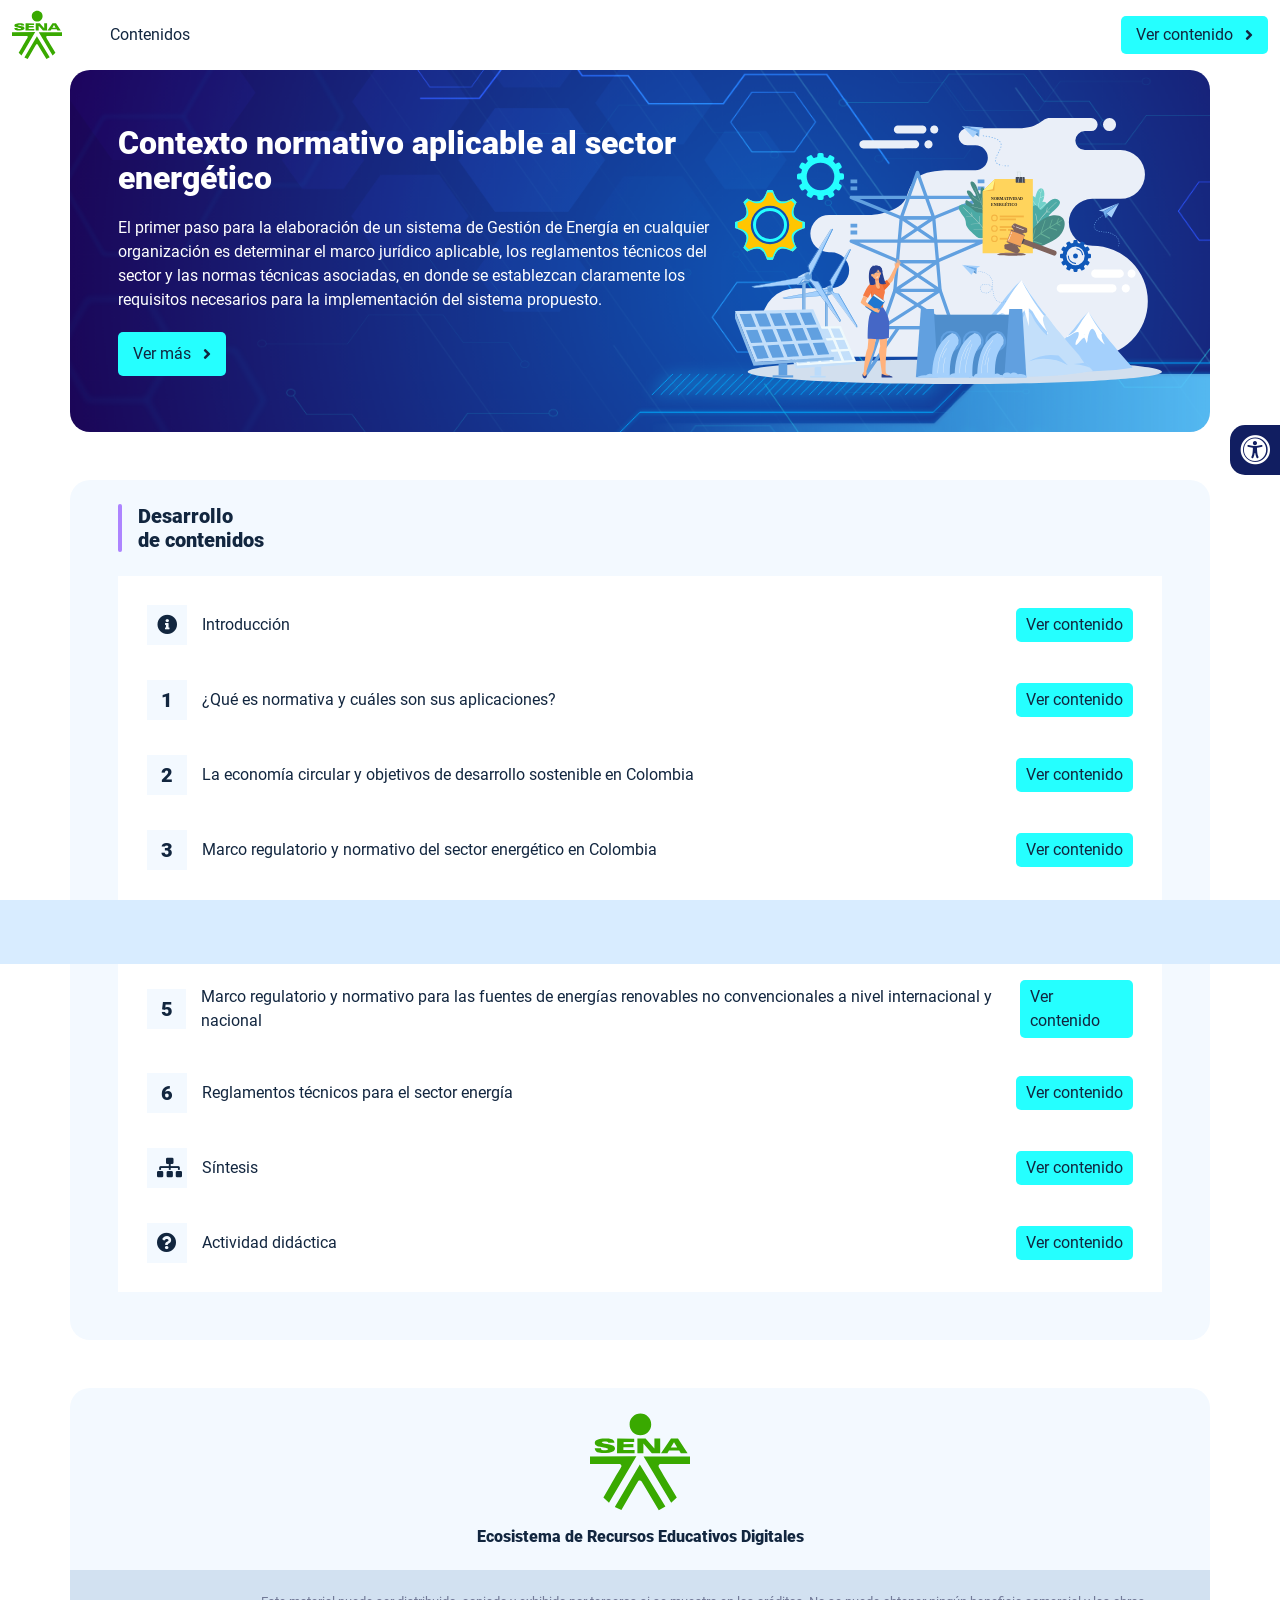
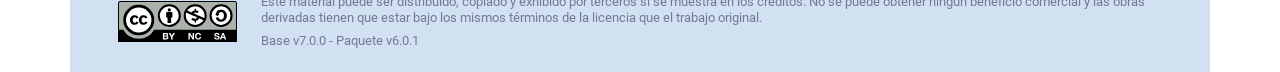
==== index.html @ 7c2fe418 "new dist" ====
<!DOCTYPE html><html lang=""><head><meta charset="utf-8"><meta http-equiv="X-UA-Compatible" content="IE=edge"><meta name="viewport" content="width=device-width,initial-scale=1"><link rel="icon" href="favicon.ico"><title>Contexto normativo aplicable al sector energético</title><link href="css/chunk-0c047e41.3babef71.css" rel="prefetch"><link href="css/chunk-25b302c8.3babef71.css" rel="prefetch"><link href="css/chunk-26fc7596.3babef71.css" rel="prefetch"><link href="css/chunk-2d2747e2.3babef71.css" rel="prefetch"><link href="css/chunk-32334cb6.3babef71.css" rel="prefetch"><link href="css/chunk-3c57cd7b.3babef71.css" rel="prefetch"><link href="css/chunk-4f2d402a.3babef71.css" rel="prefetch"><link href="css/chunk-515a8379.aae71542.css" rel="prefetch"><link href="css/chunk-59974754.6d5aa889.css" rel="prefetch"><link href="css/chunk-60cbc06b.09438581.css" rel="prefetch"><link href="css/chunk-6e1e538a.3ba0a060.css" rel="prefetch"><link href="css/chunk-766a929b.9ea99275.css" rel="prefetch"><link href="css/chunk-f2df7d2c.3babef71.css" rel="prefetch"><link href="css/comple.89ead202.css" rel="prefetch"><link href="css/creditos.0e7397da.css" rel="prefetch"><link href="css/glosario.1098d753.css" rel="prefetch"><link href="css/referencias.dbaa45a3.css" rel="prefetch"><link href="js/actividad.13928f14.js" rel="prefetch"><link href="js/chunk-0206bfa0.bdfa0da0.js" rel="prefetch"><link href="js/chunk-0c047e41.474edd9a.js" rel="prefetch"><link href="js/chunk-13a6037e.7ea7543c.js" rel="prefetch"><link href="js/chunk-18f95272.ee032482.js" rel="prefetch"><link href="js/chunk-25b302c8.e427670a.js" rel="prefetch"><link href="js/chunk-26fc7596.720ef9f6.js" rel="prefetch"><link href="js/chunk-2c06842c.b9b456f8.js" rel="prefetch"><link href="js/chunk-2d0c5615.c543438f.js" rel="prefetch"><link href="js/chunk-2d0e96ec.eed16829.js" rel="prefetch"><link href="js/chunk-2d208d90.5ddc8300.js" rel="prefetch"><link href="js/chunk-2d21d0e2.e7a7ad5b.js" rel="prefetch"><link href="js/chunk-2d22c123.ca3f9538.js" rel="prefetch"><link href="js/chunk-2d2747e2.a7741052.js" rel="prefetch"><link href="js/chunk-2e80bb9a.35b29020.js" rel="prefetch"><link href="js/chunk-319206de.3116e31a.js" rel="prefetch"><link href="js/chunk-32334cb6.6b65de30.js" rel="prefetch"><link href="js/chunk-36769079.38ad62db.js" rel="prefetch"><link href="js/chunk-3c57cd7b.0db60a85.js" rel="prefetch"><link href="js/chunk-4cdd78c0.9f8c50b3.js" rel="prefetch"><link href="js/chunk-4f2d402a.60e0792c.js" rel="prefetch"><link href="js/chunk-515a8379.d85d498e.js" rel="prefetch"><link href="js/chunk-53ccb27e.3ccc2a28.js" rel="prefetch"><link href="js/chunk-55d286b8.0643df9e.js" rel="prefetch"><link href="js/chunk-59974754.e3f22076.js" rel="prefetch"><link href="js/chunk-60cbc06b.f9ca922d.js" rel="prefetch"><link href="js/chunk-659152b8.55d991fc.js" rel="prefetch"><link href="js/chunk-6e1e538a.10759ab3.js" rel="prefetch"><link href="js/chunk-766a929b.78773ed6.js" rel="prefetch"><link href="js/chunk-c796899c.43246c04.js" rel="prefetch"><link href="js/chunk-e8a7823a.5faeabdd.js" rel="prefetch"><link href="js/chunk-f2df7d2c.6a36155c.js" rel="prefetch"><link href="js/chunk-fde47172.39362287.js" rel="prefetch"><link href="js/comple.57efb37f.js" rel="prefetch"><link href="js/creditos.d31fec14.js" rel="prefetch"><link href="js/glosario.240e96de.js" rel="prefetch"><link href="js/intro.c98ad661.js" rel="prefetch"><link href="js/referencias.4fc6638d.js" rel="prefetch"><link href="js/sintesis.7c8b43ce.js" rel="prefetch"><link href="js/tema1.fd7439d3.js" rel="prefetch"><link href="js/tema2.0b8a773b.js" rel="prefetch"><link href="js/tema3.a762f13a.js" rel="prefetch"><link href="js/tema4.10bf4659.js" rel="prefetch"><link href="js/tema5.e1cc70ae.js" rel="prefetch"><link href="js/tema6.f2ea7621.js" rel="prefetch"><link href="css/app.ceb1da38.css" rel="preload" as="style"><link href="css/chunk-vendors.4b764616.css" rel="preload" as="style"><link href="js/app.bf30c094.js" rel="preload" as="script"><link href="js/chunk-vendors.8aab62dd.js" rel="preload" as="script"><link href="css/chunk-vendors.4b764616.css" rel="stylesheet"><link href="css/app.ceb1da38.css" rel="stylesheet"></head><body><noscript><strong>We're sorry but Contexto normativo aplicable al sector energético doesn't work properly without JavaScript enabled. Please enable it to continue.</strong></noscript><div id="app"></div><script src="js/chunk-vendors.8aab62dd.js"></script><script src="js/app.bf30c094.js"></script></body></html>
---- css/chunk-0c047e41.3babef71.css ----
.actividad[data-v-22adfd6b]{background-color:#f2f2f2}.horizontal-scroll__wrapper[data-v-22adfd6b]{overflow:hidden}.horizontal-scroll[data-v-22adfd6b]{display:flex;transition:transform .5s ease-in-out;align-items:center;flex-wrap:nowrap}.horizontal-scroll[data-v-22adfd6b]:not(.row){width:100%}.horizontal-scroll--item-fw[data-v-22adfd6b]>div{flex-grow:0;flex-shrink:0;width:100%;margin:0!important}
---- css/chunk-25b302c8.3babef71.css ----
.actividad[data-v-22adfd6b]{background-color:#f2f2f2}.horizontal-scroll__wrapper[data-v-22adfd6b]{overflow:hidden}.horizontal-scroll[data-v-22adfd6b]{display:flex;transition:transform .5s ease-in-out;align-items:center;flex-wrap:nowrap}.horizontal-scroll[data-v-22adfd6b]:not(.row){width:100%}.horizontal-scroll--item-fw[data-v-22adfd6b]>div{flex-grow:0;flex-shrink:0;width:100%;margin:0!important}
---- css/chunk-26fc7596.3babef71.css ----
.actividad[data-v-22adfd6b]{background-color:#f2f2f2}.horizontal-scroll__wrapper[data-v-22adfd6b]{overflow:hidden}.horizontal-scroll[data-v-22adfd6b]{display:flex;transition:transform .5s ease-in-out;align-items:center;flex-wrap:nowrap}.horizontal-scroll[data-v-22adfd6b]:not(.row){width:100%}.horizontal-scroll--item-fw[data-v-22adfd6b]>div{flex-grow:0;flex-shrink:0;width:100%;margin:0!important}
---- css/chunk-2d2747e2.3babef71.css ----
.actividad[data-v-22adfd6b]{background-color:#f2f2f2}.horizontal-scroll__wrapper[data-v-22adfd6b]{overflow:hidden}.horizontal-scroll[data-v-22adfd6b]{display:flex;transition:transform .5s ease-in-out;align-items:center;flex-wrap:nowrap}.horizontal-scroll[data-v-22adfd6b]:not(.row){width:100%}.horizontal-scroll--item-fw[data-v-22adfd6b]>div{flex-grow:0;flex-shrink:0;width:100%;margin:0!important}
---- css/chunk-32334cb6.3babef71.css ----
.actividad[data-v-22adfd6b]{background-color:#f2f2f2}.horizontal-scroll__wrapper[data-v-22adfd6b]{overflow:hidden}.horizontal-scroll[data-v-22adfd6b]{display:flex;transition:transform .5s ease-in-out;align-items:center;flex-wrap:nowrap}.horizontal-scroll[data-v-22adfd6b]:not(.row){width:100%}.horizontal-scroll--item-fw[data-v-22adfd6b]>div{flex-grow:0;flex-shrink:0;width:100%;margin:0!important}
---- css/chunk-3c57cd7b.3babef71.css ----
.actividad[data-v-22adfd6b]{background-color:#f2f2f2}.horizontal-scroll__wrapper[data-v-22adfd6b]{overflow:hidden}.horizontal-scroll[data-v-22adfd6b]{display:flex;transition:transform .5s ease-in-out;align-items:center;flex-wrap:nowrap}.horizontal-scroll[data-v-22adfd6b]:not(.row){width:100%}.horizontal-scroll--item-fw[data-v-22adfd6b]>div{flex-grow:0;flex-shrink:0;width:100%;margin:0!important}
---- css/chunk-4f2d402a.3babef71.css ----
.actividad[data-v-22adfd6b]{background-color:#f2f2f2}.horizontal-scroll__wrapper[data-v-22adfd6b]{overflow:hidden}.horizontal-scroll[data-v-22adfd6b]{display:flex;transition:transform .5s ease-in-out;align-items:center;flex-wrap:nowrap}.horizontal-scroll[data-v-22adfd6b]:not(.row){width:100%}.horizontal-scroll--item-fw[data-v-22adfd6b]>div{flex-grow:0;flex-shrink:0;width:100%;margin:0!important}
---- css/chunk-515a8379.aae71542.css ----
.actividad{background-color:#f2f2f2}.banner-interno{position:relative}.banner-interno__fondo{position:absolute;top:0;bottom:-50px;left:0;right:0;background-color:#0f58b9;background-size:cover;background-position:50%}.banner-interno__titulo{display:flex;align-items:center}.banner-interno__titulo__icono{display:block;width:32px;height:32px;border-radius:50%;background-color:#fff;position:relative}.banner-interno__titulo__icono i{color:#0f58b9;position:absolute;left:50%;top:50%;transform:translate(-50%,-50%)}.banner-interno__titulo h1,.banner-interno__titulo h2,.banner-interno__titulo h3,.banner-interno__titulo h4,.banner-interno__titulo h5,.banner-interno__titulo h6{color:#fff;line-height:1.1em}
---- css/chunk-59974754.6d5aa889.css ----
.actividad{background-color:#f2f2f2}.aside-menu{position:fixed;top:70px;min-height:calc(100vh - 70px);max-height:calc(100vh - 70px);background-color:#f3f9ff;transition:flex .5s ease-in-out,width .5s ease-in-out;overflow-x:hidden;z-index:100001;width:300px}.aside-menu__black-background{position:fixed;inset:0;top:70px;background:rgba(0,0,0,.8);cursor:pointer}.aside-menu a{color:#111e61}.aside-menu__content{width:300px;display:flex;flex-direction:column;justify-content:space-between;min-height:calc(100vh - 70px);max-height:calc(100vh - 70px);border-right:1px solid #d8ecff;position:absolute;background:#fff}@media (max-height:800px){.aside-menu__content{min-height:800px;max-height:800px;overflow-y:auto}}.aside-menu__header{padding:10px;text-align:center;background-color:#d8ecff}.aside-menu__header h4{margin:0}.aside-menu__menu{overflow-y:auto;flex-grow:1;list-style:none;padding-left:0;margin-bottom:0}.aside-menu__menu__item--active .aside-menu__menu__item__lnk,.aside-menu__menu__item--active .aside-menu__sec-menu__item__lnk{background-color:#d8ecff;font-weight:700}.aside-menu__menu__item--sub-menu:hover,.aside-menu__menu__item:hover,.aside-menu__sec-menu__item:hover{background-color:#d8ecff}.aside-menu__menu__item--sub-menu{padding-left:10px}.aside-menu__menu__item--sub-menu--active .aside-menu__menu__item__lnk,.aside-menu__menu__item--sub-menu--active .aside-menu__sec-menu__item__lnk{background-color:#d8ecff;font-weight:700;position:relative}.aside-menu__menu__item--sub-menu--active .aside-menu__menu__item__lnk:before,.aside-menu__menu__item--sub-menu--active .aside-menu__sec-menu__item__lnk:before{content:"";display:block;position:absolute;left:0;bottom:0;top:0;width:4px;border-radius:2px;background-color:#ad84ff}.aside-menu__menu__item__lnk,.aside-menu__sec-menu__item__lnk{display:flex;align-items:center;padding:10px 15px;line-height:1.1em}.aside-menu__menu__item__lnk i,.aside-menu__menu__item__lnk span,.aside-menu__sec-menu__item__lnk i,.aside-menu__sec-menu__item__lnk span{margin-right:10px}.aside-menu__menu__item__lnk i:last-child,.aside-menu__menu__item__lnk span:last-child,.aside-menu__sec-menu__item__lnk i:last-child,.aside-menu__sec-menu__item__lnk span:last-child{margin-right:0}.aside-menu__sec-menu{background-color:#d8ecff;padding:10px 0;flex-shrink:0;margin-bottom:0}.aside-menu__sec-menu__item{padding:10px 15px}.aside-menu__sec-menu__item__lnk{padding:0;border-radius:1em}.aside-menu__sec-menu__item__lnk i{display:block;width:2em;height:2em;padding:.5em 0;text-align:center;background-color:#fff;border-radius:50%}.aside-menu__sec-menu__item__lnk:hover{background-color:#fff}@media (max-width:576px){.aside-menu__sec-menu{padding-bottom:110px}}.main-menu-enter-active{animation:main-menu-open-animation .3s}.main-menu-enter-active .aside-menu__black-background{animation:main-menu-background-animation .3s}.main-menu-leave-active{animation:main-menu-open-animation .3s reverse}.main-menu-leave-active .aside-menu__black-background{animation:main-menu-background-animation .3s reverse}@keyframes main-menu-open-animation{0%{width:0}to{width:300px}}@keyframes main-menu-background-animation{0%{opacity:0}to{opacity:1}}
---- css/chunk-60cbc06b.09438581.css ----
.actividad[data-v-7e5a4120]{background-color:#f2f2f2}.header[data-v-7e5a4120]{position:sticky;top:0;padding-top:10px;padding-bottom:10px;background-color:#fff;z-index:10010;line-height:1.1em}.header__logo[data-v-7e5a4120]{width:50px}@media (max-width:576px){.header__componente-formativo[data-v-7e5a4120]{font-size:.8em}}.header__menu[data-v-7e5a4120]{cursor:pointer}.header__menu span[data-v-7e5a4120]{font-size:.7em;display:block;line-height:1em;text-align:center;color:#111e61}.header__menu__btn[data-v-7e5a4120]{width:30px;height:30px;position:relative;margin-bottom:4px}.header__menu__btn .line-1[data-v-7e5a4120],.header__menu__btn .line-2[data-v-7e5a4120],.header__menu__btn .line-3[data-v-7e5a4120]{height:4px;width:30px;background-color:#111e61;transform-origin:center center;position:absolute;left:0;border-radius:2px}.header__menu__btn .line-1[data-v-7e5a4120]{top:4px;animation:line-1-inactive-data-v-7e5a4120 .5s ease-in-out forwards}.header__menu__btn .line-2[data-v-7e5a4120]{top:13px;animation:line-2-inactive-data-v-7e5a4120 .5s ease-in-out forwards}.header__menu__btn .line-3[data-v-7e5a4120]{top:22px;animation:line-3-inactive-data-v-7e5a4120 .5s ease-in-out forwards}.header__menu__btn[data-v-7e5a4120]:hover{cursor:pointer}.header__menu__btn--open .line-1[data-v-7e5a4120]{animation:line-1-active-data-v-7e5a4120 .5s ease-in-out forwards}.header__menu__btn--open .line-2[data-v-7e5a4120]{animation:line-2-active-data-v-7e5a4120 .5s ease-in-out forwards}.header__menu__btn--open .line-3[data-v-7e5a4120]{animation:line-3-active-data-v-7e5a4120 .5s ease-in-out forwards}@keyframes line-1-active-data-v-7e5a4120{0%{transform:translate(0) rotate(0)}50%{transform:translateY(9px) rotate(0)}to{transform:translateY(9px) rotate(45deg)}}@keyframes line-2-active-data-v-7e5a4120{0%{transform:scale(1)}to{transform:scale(0)}}@keyframes line-3-active-data-v-7e5a4120{0%{transform:translate(0) rotate(0)}50%{transform:translateY(-9px) rotate(0)}to{transform:translateY(-9px) rotate(-45deg)}}@keyframes line-1-inactive-data-v-7e5a4120{0%{transform:translateY(9px) rotate(45deg)}50%{transform:translateY(9px) rotate(0)}to{transform:translate(0) rotate(0)}}@keyframes line-2-inactive-data-v-7e5a4120{0%{transform:scale(0)}to{transform:scale(1)}}@keyframes line-3-inactive-data-v-7e5a4120{0%{transform:translateY(-9px) rotate(-45deg)}50%{transform:translateY(-9px) rotate(0)}to{transform:translate(0) rotate(0)}}
---- css/chunk-6e1e538a.3ba0a060.css ----
.actividad[data-v-4f6b7c58]{background-color:#f2f2f2}.accesibilidad[data-v-4f6b7c58]{position:fixed;right:0;top:50vh;height:50px;background-color:#111e61;border-top-left-radius:15px;border-bottom-left-radius:15px;transform:translateY(-50%) translateX(100%) translateX(-50px);overflow:hidden;transition:transform .3s ease-in-out,height .3s ease-in-out}.accesibilidad[data-v-4f6b7c58]:hover{transform:translateY(-50%) translateX(0);height:12.75rem}.accesibilidad [data-v-4f6b7c58]{color:#fff}.accesibilidad__menu__content .accesibilidad__menu__item[data-v-4f6b7c58]{cursor:pointer}.accesibilidad__menu__content .accesibilidad__menu__item[data-v-4f6b7c58]:hover{background-color:#273685}.accesibilidad__menu__content .accesibilidad__menu__item[data-v-4f6b7c58]:last-child{border:none}.accesibilidad__menu__item[data-v-4f6b7c58]{display:flex;align-items:center;padding:10px;border-bottom:1px solid #273685;line-height:1em;-moz-user-select:none;user-select:none}.accesibilidad__menu i[data-v-4f6b7c58]{font-size:30px;font-style:normal;margin-right:10px;line-height:1em}.accesibilidad__menu img[data-v-4f6b7c58]{width:30px;margin-right:10px}
---- css/chunk-766a929b.9ea99275.css ----
.actividad{background-color:#f2f2f2}.barra-avance{display:flex;align-items:center;justify-content:space-between;position:fixed;bottom:0;left:0;width:100%;padding:10px;background-color:#d8ecff;transition:transform .5s ease-in-out;z-index:100000}.barra-avance__barra{margin:0 20px;flex:1;position:relative;max-width:800px}.barra-avance__barra--amarilla,.barra-avance__barra--blanca{height:4px}.barra-avance__barra--amarilla:after,.barra-avance__barra--amarilla:before,.barra-avance__barra--blanca:after,.barra-avance__barra--blanca:before{content:"";display:block;width:10px;height:10px;border-radius:50%;position:absolute;top:50%}.barra-avance__barra--amarilla:before,.barra-avance__barra--blanca:before{left:0;transform:translate(-50%,-50%)}.barra-avance__barra--amarilla:after,.barra-avance__barra--blanca:after{right:0;transform:translate(50%,-50%)}.barra-avance__barra--blanca{background-color:#fff}.barra-avance__barra--blanca:after,.barra-avance__barra--blanca:before{background-color:#fff}.barra-avance__barra--amarilla{position:absolute;width:100%;top:0;background-color:#25ffff}.barra-avance__barra--amarilla:after,.barra-avance__barra--amarilla:before{background-color:#25ffff}.barra-avance__boton--regresar{background-color:#b0c0d2}.barra-avance__boton--regresar span{color:#111e61!important}.barra-avance__boton--disable{opacity:0;pointer-events:none}.barra-avance--open{transform:translateY(0)}.barra-avance--close{transform:translateY(100%)}
---- css/chunk-f2df7d2c.3babef71.css ----
.actividad[data-v-22adfd6b]{background-color:#f2f2f2}.horizontal-scroll__wrapper[data-v-22adfd6b]{overflow:hidden}.horizontal-scroll[data-v-22adfd6b]{display:flex;transition:transform .5s ease-in-out;align-items:center;flex-wrap:nowrap}.horizontal-scroll[data-v-22adfd6b]:not(.row){width:100%}.horizontal-scroll--item-fw[data-v-22adfd6b]>div{flex-grow:0;flex-shrink:0;width:100%;margin:0!important}
---- css/comple.89ead202.css ----
.banner-interno{position:relative}.banner-interno__fondo{position:absolute;top:0;bottom:-50px;left:0;right:0;background-color:#0f58b9;background-size:cover;background-position:50%}.banner-interno__titulo{display:flex;align-items:center}.banner-interno__titulo__icono{display:block;width:32px;height:32px;border-radius:50%;background-color:#fff;position:relative}.banner-interno__titulo__icono i{color:#0f58b9;position:absolute;left:50%;top:50%;transform:translate(-50%,-50%)}.banner-interno__titulo h1,.banner-interno__titulo h2,.banner-interno__titulo h3,.banner-interno__titulo h4,.banner-interno__titulo h5,.banner-interno__titulo h6{color:#fff;line-height:1.1em}.actividad{background-color:#f2f2f2}.complementario__enlaces{display:flex;justify-content:center;flex-wrap:wrap}.complementario__enlaces a{margin:0 5px}.complementario__btn{font-size:1.5em;line-height:1em}table{width:calc(100% - 1px);min-width:800px}table thead{background-color:#d8ecff}table thead th{border-color:#d8ecff}table td,table th{padding:25px 20px;text-align:center}
---- css/creditos.0e7397da.css ----
.banner-interno{position:relative}.banner-interno__fondo{position:absolute;top:0;bottom:-50px;left:0;right:0;background-color:#0f58b9;background-size:cover;background-position:50%}.banner-interno__titulo{display:flex;align-items:center}.banner-interno__titulo__icono{display:block;width:32px;height:32px;border-radius:50%;background-color:#fff;position:relative}.banner-interno__titulo__icono i{color:#0f58b9;position:absolute;left:50%;top:50%;transform:translate(-50%,-50%)}.banner-interno__titulo h1,.banner-interno__titulo h2,.banner-interno__titulo h3,.banner-interno__titulo h4,.banner-interno__titulo h5,.banner-interno__titulo h6{color:#fff;line-height:1.1em}.actividad{background-color:#f2f2f2}.creditos-vista .tarjeta.credito{background-color:#d2e1f1}.creditos{color:#727997;overflow-x:auto}.creditos__item{min-width:490px}.creditos p{line-height:1.3em;margin-bottom:0;color:#727997}.creditos__titulo{font-weight:700;background-color:#d2e1f1;padding:5px 10px;border-top-radius:5px;border-top-left-radius:5px;border-top-right-radius:5px}.creditos table td,.creditos table th{border-color:#d2e1f1}
---- css/glosario.1098d753.css ----
.banner-interno{position:relative}.banner-interno__fondo{position:absolute;top:0;bottom:-50px;left:0;right:0;background-color:#0f58b9;background-size:cover;background-position:50%}.banner-interno__titulo{display:flex;align-items:center}.banner-interno__titulo__icono{display:block;width:32px;height:32px;border-radius:50%;background-color:#fff;position:relative}.banner-interno__titulo__icono i{color:#0f58b9;position:absolute;left:50%;top:50%;transform:translate(-50%,-50%)}.banner-interno__titulo h1,.banner-interno__titulo h2,.banner-interno__titulo h3,.banner-interno__titulo h4,.banner-interno__titulo h5,.banner-interno__titulo h6{color:#fff;line-height:1.1em}.actividad{background-color:#f2f2f2}.glosario__letra-item{display:flex}.glosario__letra-item__texto{padding-top:5px}.glosario__letra-item__letra__icono{width:32px;height:32px;position:relative;line-height:1em;border-radius:50%;background-color:#d2e1f1}.glosario__letra-item__letra__icono span{position:absolute;left:50%;top:50%;transform:translate(-50%,-50%);font-size:1.1em;font-weight:900}
---- css/referencias.dbaa45a3.css ----
.banner-interno{position:relative}.banner-interno__fondo{position:absolute;top:0;bottom:-50px;left:0;right:0;background-color:#0f58b9;background-size:cover;background-position:50%}.banner-interno__titulo{display:flex;align-items:center}.banner-interno__titulo__icono{display:block;width:32px;height:32px;border-radius:50%;background-color:#fff;position:relative}.banner-interno__titulo__icono i{color:#0f58b9;position:absolute;left:50%;top:50%;transform:translate(-50%,-50%)}.banner-interno__titulo h1,.banner-interno__titulo h2,.banner-interno__titulo h3,.banner-interno__titulo h4,.banner-interno__titulo h5,.banner-interno__titulo h6{color:#fff;line-height:1.1em}.actividad{background-color:#f2f2f2}.referencias__item:last-child hr{display:none}.referencias__item a{color:#2196f3;text-decoration:underline;overflow-wrap:break-word}
---- css/app.ceb1da38.css ----
*{box-sizing:inherit}:after,:before{box-sizing:inherit}html{height:100%;line-height:1.15;box-sizing:border-box;-webkit-font-smoothing:antialiased;-moz-osx-font-smoothing:grayscale;-webkit-text-size-adjust:100%;-ms-text-size-adjust:100%;text-rendering:optimizeLegibility}a,abbr,acronym,address,applet,article,aside,audio,b,big,blockquote,body,canvas,caption,center,cite,code,dd,del,details,dfn,div,dl,dt,em,embed,fieldset,figcaption,figure,footer,form,h1,h2,h3,h4,h5,h6,header,hgroup,html,i,iframe,img,ins,kbd,label,legend,li,mark,menu,nav,object,ol,output,p,pre,q,ruby,s,samp,section,small,span,strike,strong,sub,summary,sup,table,tbody,td,tfoot,th,thead,time,tr,tt,u,ul,var,video{margin:0;padding:0;border:0;outline:0;background:transparent;vertical-align:baseline}article,aside,details,figcaption,figure,footer,header,main,menu,nav,section,summary{display:block}[hidden],template{display:none}hr{box-sizing:content-box;height:0;border-bottom:1px solid #e8e8e8;border-left:0;border-right:0;border-top:0;margin:1.5em 0;overflow:visible}[hidden]{display:none}a{font-family:Roboto,sans-serif;font-size:1em;font-weight:400;text-decoration:none;color:#12263f;background-color:transparent;transition:all .15s ease-in-out;-webkit-text-decoration-skip:objects}a:active,a:hover{outline-width:0}a:active,a:focus,a:hover{color:#000}[type=button],[type=reset],[type=submit],button{-moz-appearance:none;appearance:none;cursor:pointer;display:inline-block;vertical-align:middle;border:0;border-radius:5px;color:#12263f;background-color:#25ffff;font-family:Roboto,sans-serif;font-weight:400;font-size:1em;-webkit-font-smoothing:antialiased;line-height:1em;white-space:nowrap;text-decoration:none;text-transform:none;padding:.75em 1.5em;margin:0;-moz-user-select:none;user-select:none;overflow:visible;transition:background-color .15s ease-in-out}[type=button]:focus,[type=button]:hover,[type=reset]:focus,[type=reset]:hover,[type=submit]:focus,[type=submit]:hover,button:focus,button:hover{background-color:#25ffff;color:#12263f}[type=button]:disabled,[type=reset]:disabled,[type=submit]:disabled,button:disabled{cursor:not-allowed;opacity:.5}[type=button]:disabled:hover,[type=reset]:disabled:hover,[type=submit]:disabled:hover,button:disabled:hover{background-color:#25ffff}input,select,textarea{margin:0;display:block;font-family:Roboto,sans-serif;font-size:16px}input{overflow:visible}[type=color],[type=date],[type=datetime-local],[type=datetime],[type=email],[type=month],[type=number],[type=password],[type=search],[type=tel],[type=text],[type=time],[type=url],[type=week],input:not([type]),select,select[multiple],textarea{background-color:#fff;border:1px solid #e8e8e8;border-radius:5px;box-shadow:inset 0 1px 3px rgba(0,0,0,.06);box-sizing:inherit;margin-bottom:.75em;padding:.5em;transition:border-color .15s ease-in-out;width:100%}[type=color]:hover,[type=date]:hover,[type=datetime-local]:hover,[type=datetime]:hover,[type=email]:hover,[type=month]:hover,[type=number]:hover,[type=password]:hover,[type=search]:hover,[type=tel]:hover,[type=text]:hover,[type=time]:hover,[type=url]:hover,[type=week]:hover,input:not([type]):hover,select:hover,select[multiple]:hover,textarea:hover{border-color:shade(#e8e8e8,20%)}[type=color]:focus,[type=date]:focus,[type=datetime-local]:focus,[type=datetime]:focus,[type=email]:focus,[type=month]:focus,[type=number]:focus,[type=password]:focus,[type=search]:focus,[type=tel]:focus,[type=text]:focus,[type=time]:focus,[type=url]:focus,[type=week]:focus,input:not([type]):focus,select:focus,select[multiple]:focus,textarea:focus{border-color:#ad84ff;box-shadow:inset 0 1px 3px rgba(0,0,0,.06),0 0 5px rgba(13,77,161,.7);outline:none}[type=color]:disabled,[type=date]:disabled,[type=datetime-local]:disabled,[type=datetime]:disabled,[type=email]:disabled,[type=month]:disabled,[type=number]:disabled,[type=password]:disabled,[type=search]:disabled,[type=tel]:disabled,[type=text]:disabled,[type=time]:disabled,[type=url]:disabled,[type=week]:disabled,input:not([type]):disabled,select:disabled,select[multiple]:disabled,textarea:disabled{background-color:shade(#fff,5%);cursor:not-allowed}[type=color]:disabled:hover,[type=date]:disabled:hover,[type=datetime-local]:disabled:hover,[type=datetime]:disabled:hover,[type=email]:disabled:hover,[type=month]:disabled:hover,[type=number]:disabled:hover,[type=password]:disabled:hover,[type=search]:disabled:hover,[type=tel]:disabled:hover,[type=text]:disabled:hover,[type=time]:disabled:hover,[type=url]:disabled:hover,[type=week]:disabled:hover,input:not([type]):disabled:hover,select:disabled:hover,select[multiple]:disabled:hover,textarea:disabled:hover{border:1px solid #e8e8e8}select{text-transform:none;max-width:100%;border-radius:5px}::-webkit-file-upload-button{background-color:#25ffff;border:none;cursor:pointer;color:#12263f;border-radius:5px;padding:.75em 1.5em}::-webkit-file-upload-button:hover{background-color:#25ffff}optgroup{font-weight:700}fieldset{border:1px solid #e8e8e8;background-color:transparent;padding:1.5em;-webkit-margin-start:0;-webkit-margin-end:0;-webkit-padding-before:1.5em;-webkit-padding-start:1.5em;-webkit-padding-end:1.5em;-webkit-padding-after:1.5em}legend{box-sizing:border-box;color:inherit;display:table;max-width:100%;padding:0;white-space:normal;font-weight:600;-webkit-padding-start:0;-webkit-padding-end:0}label,legend{margin-bottom:.375em}label{display:block;font-size:1em;font-family:Roboto,sans-serif;font-weight:900}textarea{overflow:auto;resize:vertical}[type=checkbox],[type=radio]{box-sizing:border-box;padding:0;display:inline;margin-right:.375em}[type=number]::-webkit-inner-spin-button,[type=number]::-webkit-outer-spin-button{height:auto}[type=search]{-webkit-appearance:textfield;outline-offset:-2px}[type=search]::-webkit-search-cancel-button,[type=search]::-webkit-search-decoration{-webkit-appearance:none;-moz-appearance:none}::-moz-placeholder{color:#999}::placeholder{color:#999}::-webkit-file-upload-button{-webkit-appearance:button;-moz-appearance:button;font:inherit}[type=file]{margin-bottom:.75em;width:100%}[type=button],[type=reset],[type=submit],button{-webkit-appearance:button}[type=button]::-moz-focus-inner,[type=reset]::-moz-focus-inner,[type=submit]::-moz-focus-inner,button::-moz-focus-inner{border-style:none;padding:0}[type=button]:-moz-focusring,[type=reset]:-moz-focusring,[type=submit]:-moz-focusring,button:-moz-focusring{outline:1px dotted ButtonText}progress{vertical-align:baseline}ol,ul{list-style:none;margin-bottom:1em}dt{font-weight:700}figure,img,picture,svg{margin:0;width:100%;max-width:100%}figcaption{display:block;background-color:#e8e8e8;padding:.75em 1.5em;font-size:.8em;font-weight:700}img,svg{display:block;border-style:none}svg:not(:root){overflow:hidden}audio,canvas,progress,video{display:inline-block}audio:not([controls]){display:none;height:0}template{display:none}table{border-collapse:collapse;border-spacing:0;table-layout:fixed;width:100%}td,th,tr{vertical-align:middle}td,th{border:1px solid #e8e8e8;padding:.75em}th{font-size:.875em;line-height:1.2}td{line-height:1.5}body{font-size:16px;font-weight:400;line-height:1.5}body,h1,h2,h3,h4,h5,h6{color:#12263f;font-family:Roboto,sans-serif}h1,h2,h3,h4,h5,h6{font-weight:900;line-height:1.2;margin:0 0 .75em}h1{font-size:2em}h2{font-size:1.5em}h3{font-size:1.25em}h4{font-size:1.125em}h5{font-size:1em}h6{font-size:.875em}p{font-family:Roboto,sans-serif;font-size:1em;font-weight:400;line-height:1.5;color:#12263f;margin-bottom:1em}b,strong{font-weight:700}dfn,em,i{font-style:italic}br{line-height:2em}u{text-decoration:underline}code,kbd,pre,samp{color:#727997;font-family:Lucida Console,Courier New,monospace;font-size:1em}sub,sup{font-size:75%;line-height:0;position:relative;vertical-align:baseline}sub{bottom:-.25em}sup{top:-.5em}small{font-size:80%}mark{background-color:#ffeb3b;color:#000}abbr[title]{border-bottom:none;text-decoration:underline;text-decoration:underline dotted}blockquote,q{quotes:none}::selection{background:#2196f3!important;color:#fff!important;text-shadow:none}::-moz-selection{background:#2196f3!important;color:#fff!important;text-shadow:none}img::selection{background:transparent}img::-moz-selection{background:transparent}body{-webkit-tap-highlight-color:#2196F3!important}details,menu{display:block}summary{display:list-item}@media print{*{background:transparent!important;color:#000!important;box-shadow:none!important;text-shadow:none!important}:after,:before,:first-letter,:first-line{background:transparent!important;color:#000!important;box-shadow:none!important;text-shadow:none!important}a,a:visited{text-decoration:underline}a[href]:after{content:" (" attr(href) ")"}a abbr[title]:after{content:" (" attr(title) ")"}a[href^="#"]:after,a[href^="javascript:"]:after{content:""}blockquote,pre{border:1px solid #999;page-break-inside:avoid}thead{display:table-header-group}img,tr{page-break-inside:avoid}img{max-width:100%!important}h2,h3,p{orphans:3;widows:3}h2,h3{page-break-after:avoid}}[data-aos][data-aos][data-aos-duration="50"],body[data-aos-duration="50"] [data-aos]{transition-duration:50ms}[data-aos][data-aos][data-aos-delay="50"],body[data-aos-delay="50"] [data-aos]{transition-delay:0s}[data-aos][data-aos][data-aos-delay="50"].aos-animate,body[data-aos-delay="50"] [data-aos].aos-animate{transition-delay:50ms}[data-aos][data-aos][data-aos-duration="100"],body[data-aos-duration="100"] [data-aos]{transition-duration:.1s}[data-aos][data-aos][data-aos-delay="100"],body[data-aos-delay="100"] [data-aos]{transition-delay:0s}[data-aos][data-aos][data-aos-delay="100"].aos-animate,body[data-aos-delay="100"] [data-aos].aos-animate{transition-delay:.1s}[data-aos][data-aos][data-aos-duration="150"],body[data-aos-duration="150"] [data-aos]{transition-duration:.15s}[data-aos][data-aos][data-aos-delay="150"],body[data-aos-delay="150"] [data-aos]{transition-delay:0s}[data-aos][data-aos][data-aos-delay="150"].aos-animate,body[data-aos-delay="150"] [data-aos].aos-animate{transition-delay:.15s}[data-aos][data-aos][data-aos-duration="200"],body[data-aos-duration="200"] [data-aos]{transition-duration:.2s}[data-aos][data-aos][data-aos-delay="200"],body[data-aos-delay="200"] [data-aos]{transition-delay:0s}[data-aos][data-aos][data-aos-delay="200"].aos-animate,body[data-aos-delay="200"] [data-aos].aos-animate{transition-delay:.2s}[data-aos][data-aos][data-aos-duration="250"],body[data-aos-duration="250"] [data-aos]{transition-duration:.25s}[data-aos][data-aos][data-aos-delay="250"],body[data-aos-delay="250"] [data-aos]{transition-delay:0s}[data-aos][data-aos][data-aos-delay="250"].aos-animate,body[data-aos-delay="250"] [data-aos].aos-animate{transition-delay:.25s}[data-aos][data-aos][data-aos-duration="300"],body[data-aos-duration="300"] [data-aos]{transition-duration:.3s}[data-aos][data-aos][data-aos-delay="300"],body[data-aos-delay="300"] [data-aos]{transition-delay:0s}[data-aos][data-aos][data-aos-delay="300"].aos-animate,body[data-aos-delay="300"] [data-aos].aos-animate{transition-delay:.3s}[data-aos][data-aos][data-aos-duration="350"],body[data-aos-duration="350"] [data-aos]{transition-duration:.35s}[data-aos][data-aos][data-aos-delay="350"],body[data-aos-delay="350"] [data-aos]{transition-delay:0s}[data-aos][data-aos][data-aos-delay="350"].aos-animate,body[data-aos-delay="350"] [data-aos].aos-animate{transition-delay:.35s}[data-aos][data-aos][data-aos-duration="400"],body[data-aos-duration="400"] [data-aos]{transition-duration:.4s}[data-aos][data-aos][data-aos-delay="400"],body[data-aos-delay="400"] [data-aos]{transition-delay:0s}[data-aos][data-aos][data-aos-delay="400"].aos-animate,body[data-aos-delay="400"] [data-aos].aos-animate{transition-delay:.4s}[data-aos][data-aos][data-aos-duration="450"],body[data-aos-duration="450"] [data-aos]{transition-duration:.45s}[data-aos][data-aos][data-aos-delay="450"],body[data-aos-delay="450"] [data-aos]{transition-delay:0s}[data-aos][data-aos][data-aos-delay="450"].aos-animate,body[data-aos-delay="450"] [data-aos].aos-animate{transition-delay:.45s}[data-aos][data-aos][data-aos-duration="500"],body[data-aos-duration="500"] [data-aos]{transition-duration:.5s}[data-aos][data-aos][data-aos-delay="500"],body[data-aos-delay="500"] [data-aos]{transition-delay:0s}[data-aos][data-aos][data-aos-delay="500"].aos-animate,body[data-aos-delay="500"] [data-aos].aos-animate{transition-delay:.5s}[data-aos][data-aos][data-aos-duration="550"],body[data-aos-duration="550"] [data-aos]{transition-duration:.55s}[data-aos][data-aos][data-aos-delay="550"],body[data-aos-delay="550"] [data-aos]{transition-delay:0s}[data-aos][data-aos][data-aos-delay="550"].aos-animate,body[data-aos-delay="550"] [data-aos].aos-animate{transition-delay:.55s}[data-aos][data-aos][data-aos-duration="600"],body[data-aos-duration="600"] [data-aos]{transition-duration:.6s}[data-aos][data-aos][data-aos-delay="600"],body[data-aos-delay="600"] [data-aos]{transition-delay:0s}[data-aos][data-aos][data-aos-delay="600"].aos-animate,body[data-aos-delay="600"] [data-aos].aos-animate{transition-delay:.6s}[data-aos][data-aos][data-aos-duration="650"],body[data-aos-duration="650"] [data-aos]{transition-duration:.65s}[data-aos][data-aos][data-aos-delay="650"],body[data-aos-delay="650"] [data-aos]{transition-delay:0s}[data-aos][data-aos][data-aos-delay="650"].aos-animate,body[data-aos-delay="650"] [data-aos].aos-animate{transition-delay:.65s}[data-aos][data-aos][data-aos-duration="700"],body[data-aos-duration="700"] [data-aos]{transition-duration:.7s}[data-aos][data-aos][data-aos-delay="700"],body[data-aos-delay="700"] [data-aos]{transition-delay:0s}[data-aos][data-aos][data-aos-delay="700"].aos-animate,body[data-aos-delay="700"] [data-aos].aos-animate{transition-delay:.7s}[data-aos][data-aos][data-aos-duration="750"],body[data-aos-duration="750"] [data-aos]{transition-duration:.75s}[data-aos][data-aos][data-aos-delay="750"],body[data-aos-delay="750"] [data-aos]{transition-delay:0s}[data-aos][data-aos][data-aos-delay="750"].aos-animate,body[data-aos-delay="750"] [data-aos].aos-animate{transition-delay:.75s}[data-aos][data-aos][data-aos-duration="800"],body[data-aos-duration="800"] [data-aos]{transition-duration:.8s}[data-aos][data-aos][data-aos-delay="800"],body[data-aos-delay="800"] [data-aos]{transition-delay:0s}[data-aos][data-aos][data-aos-delay="800"].aos-animate,body[data-aos-delay="800"] [data-aos].aos-animate{transition-delay:.8s}[data-aos][data-aos][data-aos-duration="850"],body[data-aos-duration="850"] [data-aos]{transition-duration:.85s}[data-aos][data-aos][data-aos-delay="850"],body[data-aos-delay="850"] [data-aos]{transition-delay:0s}[data-aos][data-aos][data-aos-delay="850"].aos-animate,body[data-aos-delay="850"] [data-aos].aos-animate{transition-delay:.85s}[data-aos][data-aos][data-aos-duration="900"],body[data-aos-duration="900"] [data-aos]{transition-duration:.9s}[data-aos][data-aos][data-aos-delay="900"],body[data-aos-delay="900"] [data-aos]{transition-delay:0s}[data-aos][data-aos][data-aos-delay="900"].aos-animate,body[data-aos-delay="900"] [data-aos].aos-animate{transition-delay:.9s}[data-aos][data-aos][data-aos-duration="950"],body[data-aos-duration="950"] [data-aos]{transition-duration:.95s}[data-aos][data-aos][data-aos-delay="950"],body[data-aos-delay="950"] [data-aos]{transition-delay:0s}[data-aos][data-aos][data-aos-delay="950"].aos-animate,body[data-aos-delay="950"] [data-aos].aos-animate{transition-delay:.95s}[data-aos][data-aos][data-aos-duration="1000"],body[data-aos-duration="1000"] [data-aos]{transition-duration:1s}[data-aos][data-aos][data-aos-delay="1000"],body[data-aos-delay="1000"] [data-aos]{transition-delay:0s}[data-aos][data-aos][data-aos-delay="1000"].aos-animate,body[data-aos-delay="1000"] [data-aos].aos-animate{transition-delay:1s}[data-aos][data-aos][data-aos-duration="1050"],body[data-aos-duration="1050"] [data-aos]{transition-duration:1.05s}[data-aos][data-aos][data-aos-delay="1050"],body[data-aos-delay="1050"] [data-aos]{transition-delay:0s}[data-aos][data-aos][data-aos-delay="1050"].aos-animate,body[data-aos-delay="1050"] [data-aos].aos-animate{transition-delay:1.05s}[data-aos][data-aos][data-aos-duration="1100"],body[data-aos-duration="1100"] [data-aos]{transition-duration:1.1s}[data-aos][data-aos][data-aos-delay="1100"],body[data-aos-delay="1100"] [data-aos]{transition-delay:0s}[data-aos][data-aos][data-aos-delay="1100"].aos-animate,body[data-aos-delay="1100"] [data-aos].aos-animate{transition-delay:1.1s}[data-aos][data-aos][data-aos-duration="1150"],body[data-aos-duration="1150"] [data-aos]{transition-duration:1.15s}[data-aos][data-aos][data-aos-delay="1150"],body[data-aos-delay="1150"] [data-aos]{transition-delay:0s}[data-aos][data-aos][data-aos-delay="1150"].aos-animate,body[data-aos-delay="1150"] [data-aos].aos-animate{transition-delay:1.15s}[data-aos][data-aos][data-aos-duration="1200"],body[data-aos-duration="1200"] [data-aos]{transition-duration:1.2s}[data-aos][data-aos][data-aos-delay="1200"],body[data-aos-delay="1200"] [data-aos]{transition-delay:0s}[data-aos][data-aos][data-aos-delay="1200"].aos-animate,body[data-aos-delay="1200"] [data-aos].aos-animate{transition-delay:1.2s}[data-aos][data-aos][data-aos-duration="1250"],body[data-aos-duration="1250"] [data-aos]{transition-duration:1.25s}[data-aos][data-aos][data-aos-delay="1250"],body[data-aos-delay="1250"] [data-aos]{transition-delay:0s}[data-aos][data-aos][data-aos-delay="1250"].aos-animate,body[data-aos-delay="1250"] [data-aos].aos-animate{transition-delay:1.25s}[data-aos][data-aos][data-aos-duration="1300"],body[data-aos-duration="1300"] [data-aos]{transition-duration:1.3s}[data-aos][data-aos][data-aos-delay="1300"],body[data-aos-delay="1300"] [data-aos]{transition-delay:0s}[data-aos][data-aos][data-aos-delay="1300"].aos-animate,body[data-aos-delay="1300"] [data-aos].aos-animate{transition-delay:1.3s}[data-aos][data-aos][data-aos-duration="1350"],body[data-aos-duration="1350"] [data-aos]{transition-duration:1.35s}[data-aos][data-aos][data-aos-delay="1350"],body[data-aos-delay="1350"] [data-aos]{transition-delay:0s}[data-aos][data-aos][data-aos-delay="1350"].aos-animate,body[data-aos-delay="1350"] [data-aos].aos-animate{transition-delay:1.35s}[data-aos][data-aos][data-aos-duration="1400"],body[data-aos-duration="1400"] [data-aos]{transition-duration:1.4s}[data-aos][data-aos][data-aos-delay="1400"],body[data-aos-delay="1400"] [data-aos]{transition-delay:0s}[data-aos][data-aos][data-aos-delay="1400"].aos-animate,body[data-aos-delay="1400"] [data-aos].aos-animate{transition-delay:1.4s}[data-aos][data-aos][data-aos-duration="1450"],body[data-aos-duration="1450"] [data-aos]{transition-duration:1.45s}[data-aos][data-aos][data-aos-delay="1450"],body[data-aos-delay="1450"] [data-aos]{transition-delay:0s}[data-aos][data-aos][data-aos-delay="1450"].aos-animate,body[data-aos-delay="1450"] [data-aos].aos-animate{transition-delay:1.45s}[data-aos][data-aos][data-aos-duration="1500"],body[data-aos-duration="1500"] [data-aos]{transition-duration:1.5s}[data-aos][data-aos][data-aos-delay="1500"],body[data-aos-delay="1500"] [data-aos]{transition-delay:0s}[data-aos][data-aos][data-aos-delay="1500"].aos-animate,body[data-aos-delay="1500"] [data-aos].aos-animate{transition-delay:1.5s}[data-aos][data-aos][data-aos-duration="1550"],body[data-aos-duration="1550"] [data-aos]{transition-duration:1.55s}[data-aos][data-aos][data-aos-delay="1550"],body[data-aos-delay="1550"] [data-aos]{transition-delay:0s}[data-aos][data-aos][data-aos-delay="1550"].aos-animate,body[data-aos-delay="1550"] [data-aos].aos-animate{transition-delay:1.55s}[data-aos][data-aos][data-aos-duration="1600"],body[data-aos-duration="1600"] [data-aos]{transition-duration:1.6s}[data-aos][data-aos][data-aos-delay="1600"],body[data-aos-delay="1600"] [data-aos]{transition-delay:0s}[data-aos][data-aos][data-aos-delay="1600"].aos-animate,body[data-aos-delay="1600"] [data-aos].aos-animate{transition-delay:1.6s}[data-aos][data-aos][data-aos-duration="1650"],body[data-aos-duration="1650"] [data-aos]{transition-duration:1.65s}[data-aos][data-aos][data-aos-delay="1650"],body[data-aos-delay="1650"] [data-aos]{transition-delay:0s}[data-aos][data-aos][data-aos-delay="1650"].aos-animate,body[data-aos-delay="1650"] [data-aos].aos-animate{transition-delay:1.65s}[data-aos][data-aos][data-aos-duration="1700"],body[data-aos-duration="1700"] [data-aos]{transition-duration:1.7s}[data-aos][data-aos][data-aos-delay="1700"],body[data-aos-delay="1700"] [data-aos]{transition-delay:0s}[data-aos][data-aos][data-aos-delay="1700"].aos-animate,body[data-aos-delay="1700"] [data-aos].aos-animate{transition-delay:1.7s}[data-aos][data-aos][data-aos-duration="1750"],body[data-aos-duration="1750"] [data-aos]{transition-duration:1.75s}[data-aos][data-aos][data-aos-delay="1750"],body[data-aos-delay="1750"] [data-aos]{transition-delay:0s}[data-aos][data-aos][data-aos-delay="1750"].aos-animate,body[data-aos-delay="1750"] [data-aos].aos-animate{transition-delay:1.75s}[data-aos][data-aos][data-aos-duration="1800"],body[data-aos-duration="1800"] [data-aos]{transition-duration:1.8s}[data-aos][data-aos][data-aos-delay="1800"],body[data-aos-delay="1800"] [data-aos]{transition-delay:0s}[data-aos][data-aos][data-aos-delay="1800"].aos-animate,body[data-aos-delay="1800"] [data-aos].aos-animate{transition-delay:1.8s}[data-aos][data-aos][data-aos-duration="1850"],body[data-aos-duration="1850"] [data-aos]{transition-duration:1.85s}[data-aos][data-aos][data-aos-delay="1850"],body[data-aos-delay="1850"] [data-aos]{transition-delay:0s}[data-aos][data-aos][data-aos-delay="1850"].aos-animate,body[data-aos-delay="1850"] [data-aos].aos-animate{transition-delay:1.85s}[data-aos][data-aos][data-aos-duration="1900"],body[data-aos-duration="1900"] [data-aos]{transition-duration:1.9s}[data-aos][data-aos][data-aos-delay="1900"],body[data-aos-delay="1900"] [data-aos]{transition-delay:0s}[data-aos][data-aos][data-aos-delay="1900"].aos-animate,body[data-aos-delay="1900"] [data-aos].aos-animate{transition-delay:1.9s}[data-aos][data-aos][data-aos-duration="1950"],body[data-aos-duration="1950"] [data-aos]{transition-duration:1.95s}[data-aos][data-aos][data-aos-delay="1950"],body[data-aos-delay="1950"] [data-aos]{transition-delay:0s}[data-aos][data-aos][data-aos-delay="1950"].aos-animate,body[data-aos-delay="1950"] [data-aos].aos-animate{transition-delay:1.95s}[data-aos][data-aos][data-aos-duration="2000"],body[data-aos-duration="2000"] [data-aos]{transition-duration:2s}[data-aos][data-aos][data-aos-delay="2000"],body[data-aos-delay="2000"] [data-aos]{transition-delay:0s}[data-aos][data-aos][data-aos-delay="2000"].aos-animate,body[data-aos-delay="2000"] [data-aos].aos-animate{transition-delay:2s}[data-aos][data-aos][data-aos-duration="2050"],body[data-aos-duration="2050"] [data-aos]{transition-duration:2.05s}[data-aos][data-aos][data-aos-delay="2050"],body[data-aos-delay="2050"] [data-aos]{transition-delay:0s}[data-aos][data-aos][data-aos-delay="2050"].aos-animate,body[data-aos-delay="2050"] [data-aos].aos-animate{transition-delay:2.05s}[data-aos][data-aos][data-aos-duration="2100"],body[data-aos-duration="2100"] [data-aos]{transition-duration:2.1s}[data-aos][data-aos][data-aos-delay="2100"],body[data-aos-delay="2100"] [data-aos]{transition-delay:0s}[data-aos][data-aos][data-aos-delay="2100"].aos-animate,body[data-aos-delay="2100"] [data-aos].aos-animate{transition-delay:2.1s}[data-aos][data-aos][data-aos-duration="2150"],body[data-aos-duration="2150"] [data-aos]{transition-duration:2.15s}[data-aos][data-aos][data-aos-delay="2150"],body[data-aos-delay="2150"] [data-aos]{transition-delay:0s}[data-aos][data-aos][data-aos-delay="2150"].aos-animate,body[data-aos-delay="2150"] [data-aos].aos-animate{transition-delay:2.15s}[data-aos][data-aos][data-aos-duration="2200"],body[data-aos-duration="2200"] [data-aos]{transition-duration:2.2s}[data-aos][data-aos][data-aos-delay="2200"],body[data-aos-delay="2200"] [data-aos]{transition-delay:0s}[data-aos][data-aos][data-aos-delay="2200"].aos-animate,body[data-aos-delay="2200"] [data-aos].aos-animate{transition-delay:2.2s}[data-aos][data-aos][data-aos-duration="2250"],body[data-aos-duration="2250"] [data-aos]{transition-duration:2.25s}[data-aos][data-aos][data-aos-delay="2250"],body[data-aos-delay="2250"] [data-aos]{transition-delay:0s}[data-aos][data-aos][data-aos-delay="2250"].aos-animate,body[data-aos-delay="2250"] [data-aos].aos-animate{transition-delay:2.25s}[data-aos][data-aos][data-aos-duration="2300"],body[data-aos-duration="2300"] [data-aos]{transition-duration:2.3s}[data-aos][data-aos][data-aos-delay="2300"],body[data-aos-delay="2300"] [data-aos]{transition-delay:0s}[data-aos][data-aos][data-aos-delay="2300"].aos-animate,body[data-aos-delay="2300"] [data-aos].aos-animate{transition-delay:2.3s}[data-aos][data-aos][data-aos-duration="2350"],body[data-aos-duration="2350"] [data-aos]{transition-duration:2.35s}[data-aos][data-aos][data-aos-delay="2350"],body[data-aos-delay="2350"] [data-aos]{transition-delay:0s}[data-aos][data-aos][data-aos-delay="2350"].aos-animate,body[data-aos-delay="2350"] [data-aos].aos-animate{transition-delay:2.35s}[data-aos][data-aos][data-aos-duration="2400"],body[data-aos-duration="2400"] [data-aos]{transition-duration:2.4s}[data-aos][data-aos][data-aos-delay="2400"],body[data-aos-delay="2400"] [data-aos]{transition-delay:0s}[data-aos][data-aos][data-aos-delay="2400"].aos-animate,body[data-aos-delay="2400"] [data-aos].aos-animate{transition-delay:2.4s}[data-aos][data-aos][data-aos-duration="2450"],body[data-aos-duration="2450"] [data-aos]{transition-duration:2.45s}[data-aos][data-aos][data-aos-delay="2450"],body[data-aos-delay="2450"] [data-aos]{transition-delay:0s}[data-aos][data-aos][data-aos-delay="2450"].aos-animate,body[data-aos-delay="2450"] [data-aos].aos-animate{transition-delay:2.45s}[data-aos][data-aos][data-aos-duration="2500"],body[data-aos-duration="2500"] [data-aos]{transition-duration:2.5s}[data-aos][data-aos][data-aos-delay="2500"],body[data-aos-delay="2500"] [data-aos]{transition-delay:0s}[data-aos][data-aos][data-aos-delay="2500"].aos-animate,body[data-aos-delay="2500"] [data-aos].aos-animate{transition-delay:2.5s}[data-aos][data-aos][data-aos-duration="2550"],body[data-aos-duration="2550"] [data-aos]{transition-duration:2.55s}[data-aos][data-aos][data-aos-delay="2550"],body[data-aos-delay="2550"] [data-aos]{transition-delay:0s}[data-aos][data-aos][data-aos-delay="2550"].aos-animate,body[data-aos-delay="2550"] [data-aos].aos-animate{transition-delay:2.55s}[data-aos][data-aos][data-aos-duration="2600"],body[data-aos-duration="2600"] [data-aos]{transition-duration:2.6s}[data-aos][data-aos][data-aos-delay="2600"],body[data-aos-delay="2600"] [data-aos]{transition-delay:0s}[data-aos][data-aos][data-aos-delay="2600"].aos-animate,body[data-aos-delay="2600"] [data-aos].aos-animate{transition-delay:2.6s}[data-aos][data-aos][data-aos-duration="2650"],body[data-aos-duration="2650"] [data-aos]{transition-duration:2.65s}[data-aos][data-aos][data-aos-delay="2650"],body[data-aos-delay="2650"] [data-aos]{transition-delay:0s}[data-aos][data-aos][data-aos-delay="2650"].aos-animate,body[data-aos-delay="2650"] [data-aos].aos-animate{transition-delay:2.65s}[data-aos][data-aos][data-aos-duration="2700"],body[data-aos-duration="2700"] [data-aos]{transition-duration:2.7s}[data-aos][data-aos][data-aos-delay="2700"],body[data-aos-delay="2700"] [data-aos]{transition-delay:0s}[data-aos][data-aos][data-aos-delay="2700"].aos-animate,body[data-aos-delay="2700"] [data-aos].aos-animate{transition-delay:2.7s}[data-aos][data-aos][data-aos-duration="2750"],body[data-aos-duration="2750"] [data-aos]{transition-duration:2.75s}[data-aos][data-aos][data-aos-delay="2750"],body[data-aos-delay="2750"] [data-aos]{transition-delay:0s}[data-aos][data-aos][data-aos-delay="2750"].aos-animate,body[data-aos-delay="2750"] [data-aos].aos-animate{transition-delay:2.75s}[data-aos][data-aos][data-aos-duration="2800"],body[data-aos-duration="2800"] [data-aos]{transition-duration:2.8s}[data-aos][data-aos][data-aos-delay="2800"],body[data-aos-delay="2800"] [data-aos]{transition-delay:0s}[data-aos][data-aos][data-aos-delay="2800"].aos-animate,body[data-aos-delay="2800"] [data-aos].aos-animate{transition-delay:2.8s}[data-aos][data-aos][data-aos-duration="2850"],body[data-aos-duration="2850"] [data-aos]{transition-duration:2.85s}[data-aos][data-aos][data-aos-delay="2850"],body[data-aos-delay="2850"] [data-aos]{transition-delay:0s}[data-aos][data-aos][data-aos-delay="2850"].aos-animate,body[data-aos-delay="2850"] [data-aos].aos-animate{transition-delay:2.85s}[data-aos][data-aos][data-aos-duration="2900"],body[data-aos-duration="2900"] [data-aos]{transition-duration:2.9s}[data-aos][data-aos][data-aos-delay="2900"],body[data-aos-delay="2900"] [data-aos]{transition-delay:0s}[data-aos][data-aos][data-aos-delay="2900"].aos-animate,body[data-aos-delay="2900"] [data-aos].aos-animate{transition-delay:2.9s}[data-aos][data-aos][data-aos-duration="2950"],body[data-aos-duration="2950"] [data-aos]{transition-duration:2.95s}[data-aos][data-aos][data-aos-delay="2950"],body[data-aos-delay="2950"] [data-aos]{transition-delay:0s}[data-aos][data-aos][data-aos-delay="2950"].aos-animate,body[data-aos-delay="2950"] [data-aos].aos-animate{transition-delay:2.95s}[data-aos][data-aos][data-aos-duration="3000"],body[data-aos-duration="3000"] [data-aos]{transition-duration:3s}[data-aos][data-aos][data-aos-delay="3000"],body[data-aos-delay="3000"] [data-aos]{transition-delay:0s}[data-aos][data-aos][data-aos-delay="3000"].aos-animate,body[data-aos-delay="3000"] [data-aos].aos-animate{transition-delay:3s}[data-aos]{pointer-events:none}[data-aos].aos-animate{pointer-events:auto}[data-aos][data-aos][data-aos-easing=linear],body[data-aos-easing=linear] [data-aos]{transition-timing-function:cubic-bezier(.25,.25,.75,.75)}[data-aos][data-aos][data-aos-easing=ease],body[data-aos-easing=ease] [data-aos]{transition-timing-function:ease}[data-aos][data-aos][data-aos-easing=ease-in],body[data-aos-easing=ease-in] [data-aos]{transition-timing-function:ease-in}[data-aos][data-aos][data-aos-easing=ease-out],body[data-aos-easing=ease-out] [data-aos]{transition-timing-function:ease-out}[data-aos][data-aos][data-aos-easing=ease-in-out],body[data-aos-easing=ease-in-out] [data-aos]{transition-timing-function:ease-in-out}[data-aos][data-aos][data-aos-easing=ease-in-back],body[data-aos-easing=ease-in-back] [data-aos]{transition-timing-function:cubic-bezier(.6,-.28,.735,.045)}[data-aos][data-aos][data-aos-easing=ease-out-back],body[data-aos-easing=ease-out-back] [data-aos]{transition-timing-function:cubic-bezier(.175,.885,.32,1.275)}[data-aos][data-aos][data-aos-easing=ease-in-out-back],body[data-aos-easing=ease-in-out-back] [data-aos]{transition-timing-function:cubic-bezier(.68,-.55,.265,1.55)}[data-aos][data-aos][data-aos-easing=ease-in-sine],body[data-aos-easing=ease-in-sine] [data-aos]{transition-timing-function:cubic-bezier(.47,0,.745,.715)}[data-aos][data-aos][data-aos-easing=ease-out-sine],body[data-aos-easing=ease-out-sine] [data-aos]{transition-timing-function:cubic-bezier(.39,.575,.565,1)}[data-aos][data-aos][data-aos-easing=ease-in-out-sine],body[data-aos-easing=ease-in-out-sine] [data-aos]{transition-timing-function:cubic-bezier(.445,.05,.55,.95)}[data-aos][data-aos][data-aos-easing=ease-in-quad],body[data-aos-easing=ease-in-quad] [data-aos]{transition-timing-function:cubic-bezier(.55,.085,.68,.53)}[data-aos][data-aos][data-aos-easing=ease-out-quad],body[data-aos-easing=ease-out-quad] [data-aos]{transition-timing-function:cubic-bezier(.25,.46,.45,.94)}[data-aos][data-aos][data-aos-easing=ease-in-out-quad],body[data-aos-easing=ease-in-out-quad] [data-aos]{transition-timing-function:cubic-bezier(.455,.03,.515,.955)}[data-aos][data-aos][data-aos-easing=ease-in-cubic],body[data-aos-easing=ease-in-cubic] [data-aos]{transition-timing-function:cubic-bezier(.55,.085,.68,.53)}[data-aos][data-aos][data-aos-easing=ease-out-cubic],body[data-aos-easing=ease-out-cubic] [data-aos]{transition-timing-function:cubic-bezier(.25,.46,.45,.94)}[data-aos][data-aos][data-aos-easing=ease-in-out-cubic],body[data-aos-easing=ease-in-out-cubic] [data-aos]{transition-timing-function:cubic-bezier(.455,.03,.515,.955)}[data-aos][data-aos][data-aos-easing=ease-in-quart],body[data-aos-easing=ease-in-quart] [data-aos]{transition-timing-function:cubic-bezier(.55,.085,.68,.53)}[data-aos][data-aos][data-aos-easing=ease-out-quart],body[data-aos-easing=ease-out-quart] [data-aos]{transition-timing-function:cubic-bezier(.25,.46,.45,.94)}[data-aos][data-aos][data-aos-easing=ease-in-out-quart],body[data-aos-easing=ease-in-out-quart] [data-aos]{transition-timing-function:cubic-bezier(.455,.03,.515,.955)}@media screen{html:not(.no-js) [data-aos^=fade][data-aos^=fade]{opacity:0;transition-property:opacity,transform}html:not(.no-js) [data-aos^=fade][data-aos^=fade].aos-animate{opacity:1;transform:none}html:not(.no-js) [data-aos=fade-up]{transform:translate3d(0,100px,0)}html:not(.no-js) [data-aos=fade-down]{transform:translate3d(0,-100px,0)}html:not(.no-js) [data-aos=fade-right]{transform:translate3d(-100px,0,0)}html:not(.no-js) [data-aos=fade-left]{transform:translate3d(100px,0,0)}html:not(.no-js) [data-aos=fade-up-right]{transform:translate3d(-100px,100px,0)}html:not(.no-js) [data-aos=fade-up-left]{transform:translate3d(100px,100px,0)}html:not(.no-js) [data-aos=fade-down-right]{transform:translate3d(-100px,-100px,0)}html:not(.no-js) [data-aos=fade-down-left]{transform:translate3d(100px,-100px,0)}html:not(.no-js) [data-aos^=zoom][data-aos^=zoom]{opacity:0;transition-property:opacity,transform}html:not(.no-js) [data-aos^=zoom][data-aos^=zoom].aos-animate{opacity:1;transform:translateZ(0) scale(1)}html:not(.no-js) [data-aos=zoom-in]{transform:scale(.6)}html:not(.no-js) [data-aos=zoom-in-up]{transform:translate3d(0,100px,0) scale(.6)}html:not(.no-js) [data-aos=zoom-in-down]{transform:translate3d(0,-100px,0) scale(.6)}html:not(.no-js) [data-aos=zoom-in-right]{transform:translate3d(-100px,0,0) scale(.6)}html:not(.no-js) [data-aos=zoom-in-left]{transform:translate3d(100px,0,0) scale(.6)}html:not(.no-js) [data-aos=zoom-out]{transform:scale(1.2)}html:not(.no-js) [data-aos=zoom-out-up]{transform:translate3d(0,100px,0) scale(1.2)}html:not(.no-js) [data-aos=zoom-out-down]{transform:translate3d(0,-100px,0) scale(1.2)}html:not(.no-js) [data-aos=zoom-out-right]{transform:translate3d(-100px,0,0) scale(1.2)}html:not(.no-js) [data-aos=zoom-out-left]{transform:translate3d(100px,0,0) scale(1.2)}html:not(.no-js) [data-aos^=flip][data-aos^=flip]{backface-visibility:hidden;transition-property:transform}html:not(.no-js) [data-aos=flip-left]{transform:perspective(2500px) rotateY(-100deg)}html:not(.no-js) [data-aos=flip-left].aos-animate{transform:perspective(2500px) rotateY(0)}html:not(.no-js) [data-aos=flip-right]{transform:perspective(2500px) rotateY(100deg)}html:not(.no-js) [data-aos=flip-right].aos-animate{transform:perspective(2500px) rotateY(0)}html:not(.no-js) [data-aos=flip-up]{transform:perspective(2500px) rotateX(-100deg)}html:not(.no-js) [data-aos=flip-up].aos-animate{transform:perspective(2500px) rotateX(0)}html:not(.no-js) [data-aos=flip-down]{transform:perspective(2500px) rotateX(100deg)}html:not(.no-js) [data-aos=flip-down].aos-animate{transform:perspective(2500px) rotateX(0)}}.actividad{background-color:#f2f2f2}.acordion{position:relative}.acordion__header{display:flex;align-items:center;margin-bottom:25px;cursor:pointer;justify-content:space-between}.acordion__accion__btn--a,.acordion__accion__btn--b{width:40px;height:40px;border-radius:50%;position:relative}.acordion__accion__btn--a i,.acordion__accion__btn--b i{position:absolute;top:50%;left:50%;transform:translate(-50%,-50%)}.acordion__accion__btn--a{background-color:#fff;box-shadow:0 3px 5px 0 rgba(17,30,97,.3)}.acordion__accion__btn--b{border:1px solid #111e61}.acordion__contenido{overflow:hidden;transition:height .5s ease-in-out}.acordion .indicador__container{transform:translateY(15px)}.bloque-texto-a{position:relative}.bloque-texto-a:before{content:"";display:block;position:absolute;top:0;bottom:0;left:50%;right:0}.bloque-texto-a>div{position:relative}.bloque-texto-a__texto{background-color:#fff}.bloque-texto-a.color-primario{background-color:#e4eefd}.bloque-texto-a.color-primario:before{background-color:#0f58b9}.bloque-texto-a.color-secundario{background-color:#530ed7}.bloque-texto-a.color-secundario:before{background-color:#2e0877}.bloque-texto-a.color-acento-contenido{background-color:#fff}.bloque-texto-a.color-acento-contenido:before{background-color:#ad84ff}.bloque-texto-a.color-acento-botones{background-color:#beffff}.bloque-texto-a.color-acento-botones:before{background-color:#25ffff}.bloque-texto-b{position:relative}.bloque-texto-b:before{content:"";display:block;position:absolute;top:40%;bottom:0;left:35%;right:0}.bloque-texto-b__texto{position:relative}.bloque-texto-b__texto *{display:inline}.bloque-texto-b i{font-size:2.5em;color:#ad84ff}.bloque-texto-b i:first-of-type{margin-right:15px}.bloque-texto-b i:last-of-type{margin-left:15px;vertical-align:text-top}.bloque-texto-b.color-primario:before{background-color:#0f58b9}.bloque-texto-b.color-secundario:before{background-color:#2e0877}.bloque-texto-b.color-acento-contenido:before{background-color:#ad84ff}.bloque-texto-b.color-acento-botones:before{background-color:#25ffff}.bloque-texto-c i{font-size:2.5em;color:#ad84ff}.bloque-texto-c:after{content:"";display:block;width:30px;height:30px;background-color:#ad84ff;position:relative;left:calc(100% - 30px)}.bloque-texto-c.color-primario{background-color:#0f58b9}.bloque-texto-c.color-secundario{background-color:#2e0877}.bloque-texto-c.color-acento-contenido{background-color:#ad84ff}.bloque-texto-c.color-acento-botones{background-color:#25ffff}.bloque-texto-d{border-top:1px solid #ad84ff;position:relative}.bloque-texto-d:before{content:"";display:block;position:absolute;top:40%;bottom:0;left:35%;right:0}.bloque-texto-d__texto{position:relative}.bloque-texto-d__texto *{display:inline}.bloque-texto-d i{font-size:2.5em;color:#ad84ff}.bloque-texto-d i:first-of-type{margin-right:15px}.bloque-texto-d i:last-of-type{margin-left:15px;vertical-align:text-top}.bloque-texto-d__autor,.bloque-texto-e__autor{text-align:right;position:relative}.bloque-texto-d.color-primario:before{background-color:#0f58b9}.bloque-texto-d.color-secundario:before{background-color:#2e0877}.bloque-texto-d.color-acento-contenido:before{background-color:#ad84ff}.bloque-texto-d.color-acento-botones:before{background-color:#25ffff}.bloque-texto-e__texto *{display:inline}.bloque-texto-e i{font-size:2.5em;color:#ad84ff}.bloque-texto-e i:first-of-type{margin-right:15px}.bloque-texto-e i:last-of-type{margin-left:15px;vertical-align:text-top}.bloque-texto-e.color-primario{background-color:#0f58b9}.bloque-texto-e.color-secundario{background-color:#2e0877}.bloque-texto-e.color-acento-contenido{background-color:#ad84ff}.bloque-texto-e.color-acento-botones{background-color:#25ffff}.bloque-texto-f{display:flex;flex-direction:column;position:relative;padding-bottom:50px}.bloque-texto-f:before{content:"";display:block;position:absolute;top:0;left:0;right:0;bottom:50px}.bloque-texto-f__comillas{position:static}.bloque-texto-f__comillas i{position:absolute;font-size:2.5em;color:#ad84ff}.bloque-texto-f__comillas i:first-of-type{margin-right:15px;top:0;left:40px;transform:translate(-50%,-50%)}.bloque-texto-f__comillas i:last-of-type{margin-left:15px;vertical-align:text-top;top:calc(100% - 50px);right:10px;margin:0;transform:translate(-50%,-50%)}.bloque-texto-f__texto{position:relative}.bloque-texto-f__texto *{display:inline}.bloque-texto-f__autor{text-align:center;position:relative}.bloque-texto-f__avatar{position:relative;height:50px}.bloque-texto-f__avatar__img{background-color:#fff;position:absolute;top:0;left:50%;transform:translateX(-50%);width:100px;border-radius:50%;overflow:hidden;border:5px solid #fff;box-shadow:0 0 10px 0 rgba(0,0,0,.3)}.bloque-texto-f.color-primario:before{background-color:#0f58b9}.bloque-texto-f.color-secundario:before{background-color:#2e0877}.bloque-texto-f.color-acento-contenido:before{background-color:#ad84ff}.bloque-texto-f.color-acento-botones:before{background-color:#25ffff}.bloque-texto-g{position:relative;display:flex;justify-content:flex-end}.bloque-texto-g__img{width:50%;position:absolute;top:0;left:0;bottom:0;background-position:50%;background-size:cover}.bloque-texto-g__texto{position:relative;width:60%;background-color:hsla(0,0%,100%,.95)}.bloque-texto-g__texto *{display:inline}.bloque-texto-g--inverso{justify-content:flex-start}.bloque-texto-g--inverso .bloque-texto-g__img{left:auto;right:0}@media (max-width:992px){.bloque-texto-g{padding-top:40%!important}.bloque-texto-g__img{width:100%;height:50%}.bloque-texto-g__texto{width:100%}}@media (max-width:576px){.bloque-texto-g{padding-top:200px!important}.bloque-texto-g__img{height:250px}}.bloque-texto-g.color-primario{background-color:#0f58b9}.bloque-texto-g.color-secundario{background-color:#2e0877}.bloque-texto-g.color-acento-contenido{background-color:#ad84ff}.bloque-texto-g.color-acento-botones{background-color:#25ffff}.tabs-a__tab{display:block;width:100%;text-align:left;background-color:#d8ecff;padding:15px 20px;border-radius:5px;color:#111e61;line-height:1.2em}.tabs-a__tab__text{overflow:hidden;text-overflow:ellipsis}.tabs-a__tab:last-child{margin-bottom:0!important}.tabs-a__tab:active,.tabs-a__tab:focus,.tabs-a__tab:hover{color:#111e61}.tabs-a__tab__selected{font-weight:700}@media (min-width:992px){.tabs-a__tab__selected{position:relative}.tabs-a__tab__selected:before{content:"";display:block;position:absolute;right:0;top:50%;width:15px;height:15px;transform:translate(5px,-50%) rotate(45deg);background-color:#25ffff}}.tabs-a__content-item{opacity:0}.tabs-a__content-item--active{animation:tab-content-active .5s ease-in-out forwards}.tabs-a.color-primario .tabs-a__tab:active,.tabs-a.color-primario .tabs-a__tab:focus,.tabs-a.color-primario .tabs-a__tab:hover{background-color:#0f58b9;color:#fff}.tabs-a.color-primario .tabs-a__tab__selected{background-color:#0f58b9;color:#fff}.tabs-a.color-primario .tabs-a__tab__selected:before{background-color:#0f58b9}.tabs-a.color-secundario .tabs-a__tab:active,.tabs-a.color-secundario .tabs-a__tab:focus,.tabs-a.color-secundario .tabs-a__tab:hover{background-color:#2e0877;color:#fff}.tabs-a.color-secundario .tabs-a__tab__selected{background-color:#2e0877;color:#fff}.tabs-a.color-secundario .tabs-a__tab__selected:before{background-color:#2e0877}.tabs-a.color-acento-contenido .tabs-a__tab:active,.tabs-a.color-acento-contenido .tabs-a__tab:focus,.tabs-a.color-acento-contenido .tabs-a__tab:hover{background-color:#ad84ff;color:#12263f}.tabs-a.color-acento-contenido .tabs-a__tab__selected{background-color:#ad84ff;color:#12263f}.tabs-a.color-acento-contenido .tabs-a__tab__selected:before{background-color:#ad84ff}.tabs-a.color-acento-botones .tabs-a__tab:active,.tabs-a.color-acento-botones .tabs-a__tab:focus,.tabs-a.color-acento-botones .tabs-a__tab:hover{background-color:#25ffff;color:#12263f}.tabs-a.color-acento-botones .tabs-a__tab__selected{background-color:#25ffff;color:#12263f}.tabs-a.color-acento-botones .tabs-a__tab__selected:before{background-color:#25ffff}@keyframes tab-content-active{0%{opacity:0}to{opacity:1}}.tabs-b{border-bottom:1px solid #afafaf}.tabs-b__tab{display:flex;flex-direction:column;align-items:center;padding:20px;background-color:#f6f6f6;border-right:2px solid #afafaf;border-bottom:2px solid #afafaf;cursor:pointer}.tabs-b__tab:active,.tabs-b__tab:focus,.tabs-b__tab:hover{background-color:#e8e8e8}.tabs-b__tab:last-child{border-right:none}.tabs-b__tab__icon{width:50px;margin-bottom:20px}.tabs-b__tab__title{text-align:center;font-size:.875em;line-height:1.1em;display:flex;height:100%;align-items:center}.tabs-b__tab--active{background-color:transparent;border-top:5px solid!important;border-bottom:none}.tabs-b__tab--active:active,.tabs-b__tab--active:focus,.tabs-b__tab--active:hover{background-color:transparent}.tabs-b__tab--active .tabs-b__tab__title{font-weight:700}@media (min-width:576px) and (max-width:992px){.tabs-b__tab{border-top:2px solid #afafaf}.tabs-b__tab:first-child{border-left:2px solid #afafaf}.tabs-b__tab:last-child{border-right:2px solid #afafaf}.tabs-b__tab:nth-child(4){border-left:2px solid #afafaf}.tabs-b__tab:nth-child(n+4){border-top:none}.tabs-b__tab--active:nth-child(-n+3){border-bottom:2px solid #afafaf}}@media (max-width:576px){.tabs-b__tab:last-child{border-right:2px solid #afafaf}.tabs-b__tab:nth-child(-n+2){border-top:2px solid #afafaf}.tabs-b__tab:nth-child(odd){border-left:2px solid #afafaf}}.tabs-b.color-primario .tabs-b__tab--active{border-top-color:#0f58b9!important}.tabs-b.color-secundario .tabs-b__tab--active{border-top-color:#2e0877!important}.tabs-b.color-acento-contenido .tabs-b__tab--active{border-top-color:#ad84ff!important}.tabs-b.color-acento-botones .tabs-b__tab--active{border-top-color:#25ffff!important}.tabs-c{border-bottom:1px solid #afafaf}.tabs-c__header{margin-bottom:15px}.tabs-c__tab{border-bottom:4px solid #e8e8e8;line-height:1.2;text-align:center;display:flex;align-items:center;justify-content:center;position:relative}.tabs-c__tab:after,.tabs-c__tab:before{content:"";display:block;position:absolute;transform:translate(-50%,-50%)}.tabs-c__tab:after{width:2px;height:20px;top:50%;right:-2px;background-color:#e8e8e8}.tabs-c__tab:last-child:after{display:none}@media (min-width:992px) and (max-width:1200px){.tabs-c__tab:nth-child(3n):after{display:none}}@media (min-width:576px) and (max-width:992px){.tabs-c__tab:nth-child(2n):after{display:none}}@media (max-width:576px){.tabs-c__tab:after{display:none}}.tabs-c__tab--active{border-bottom:4px solid!important}.tabs-c__tab--active:before{width:0;height:0;border-left:10px solid transparent;border-right:10px solid transparent;border-top:10px solid;left:50%;top:calc(100% + 6px)}.tabs-c__tab--active:active,.tabs-c__tab--active:focus,.tabs-c__tab--active:hover{background-color:transparent}.tabs-c__tab--active .tabs-b__tab__title{font-weight:700}.tabs-c.color-primario .tabs-c__tab--active{border-bottom-color:#0f58b9!important}.tabs-c.color-primario .tabs-c__tab--active:before{border-top-color:#0f58b9}.tabs-c.color-secundario .tabs-c__tab--active{border-bottom-color:#2e0877!important}.tabs-c.color-secundario .tabs-c__tab--active:before{border-top-color:#2e0877}.tabs-c.color-acento-contenido .tabs-c__tab--active{border-bottom-color:#ad84ff!important}.tabs-c.color-acento-contenido .tabs-c__tab--active:before{border-top-color:#ad84ff}.tabs-c.color-acento-botones .tabs-c__tab--active{border-bottom-color:#25ffff!important}.tabs-c.color-acento-botones .tabs-c__tab--active:before{border-top-color:#25ffff}.fade-enter-active,.fade-leave-active{transition:opacity .5s}.fade-enter,.fade-leave-to{opacity:0}table *{line-height:1.2}table caption{margin-top:5px;color:#12263f;font-size:.8em;background-color:#e8e8e8;padding:.75em 1.5em;font-weight:700}.tabla-a{overflow-x:auto}.tabla-a table{min-width:700px}.tabla-a thead{border-top:5px solid;color:#111e61;background-color:#e8e8e8}.tabla-a th{border-color:#e8e8e8;font-weight:700;text-align:center;font-size:1.125em}.tabla-a.color-primario thead{border-color:#0f58b9}.tabla-a.color-secundario thead{border-color:#2e0877}.tabla-a.color-acento-contenido thead{border-color:#ad84ff}.tabla-a.color-acento-botones thead{border-color:#25ffff}.tabla-b,.tabla-c{overflow-x:auto}.tabla-b__header{background-color:#ad84ff;padding:15px;text-align:center;position:sticky;left:0}.tabla-b__header *{color:#fff}.tabla-b table,.tabla-c table{table-layout:auto;min-width:700px}.tabla-b tr:nth-child(2n),.tabla-c tr:nth-child(2n){background-color:hsla(0,0%,91%,.4)}.tabla-b td,.tabla-b th,.tabla-c td,.tabla-c th{border:none;padding:20px 40px}.tabla-b th,.tabla-c th{width:200px;border-right:1px solid #e8e8e8}.color-primario.tabla-c .tabla-b__header,.tabla-b.color-primario .tabla-b__header{background-color:#0f58b9}.color-primario.tabla-c .tabla-b__header *,.tabla-b.color-primario .tabla-b__header *{color:#fff}.color-secundario.tabla-c .tabla-b__header,.tabla-b.color-secundario .tabla-b__header{background-color:#2e0877}.color-secundario.tabla-c .tabla-b__header *,.tabla-b.color-secundario .tabla-b__header *{color:#fff}.color-acento-contenido.tabla-c .tabla-b__header,.tabla-b.color-acento-contenido .tabla-b__header{background-color:#ad84ff}.color-acento-contenido.tabla-c .tabla-b__header *,.tabla-b.color-acento-contenido .tabla-b__header *{color:#12263f}.color-acento-botones.tabla-c .tabla-b__header,.tabla-b.color-acento-botones .tabla-b__header{background-color:#25ffff}.color-acento-botones.tabla-c .tabla-b__header *,.tabla-b.color-acento-botones .tabla-b__header *{color:#12263f}.tabla-c{box-shadow:0 0 10px 0 rgba(0,0,0,.25)}.tabla-c table{border-radius:10px;border-collapse:collapse}.tabla-c caption{border-radius:0}.tabla-c td,.tabla-c th{border:none;padding:20px}.tabla-c th{width:16%}.tabla-c th+td{width:36%}.tabla-c td{width:16%}.tabla-c td:first-child{width:36%}.linea-tiempo-a{position:relative;padding:30px 0}.linea-tiempo-a__row{display:flex;align-items:center;margin-bottom:90px;position:relative;cursor:pointer}.linea-tiempo-a__row:after,.linea-tiempo-a__row:before{content:"";display:block;top:50%;left:50%;width:40px;height:40px;border-radius:50%;position:absolute;transform:translate(-50%,-50%)}.linea-tiempo-a__row:after{width:20px;height:20px;background:#d2e1f1}.linea-tiempo-a__row:nth-child(2n){flex-direction:row-reverse}.linea-tiempo-a__row:nth-child(2n) .linea-tiempo-a__content{text-align:left}.linea-tiempo-a__row:nth-child(2n) .linea-tiempo-a__text{align-items:flex-start;margin-right:0;margin-left:80px}.linea-tiempo-a__row:nth-child(2n) .linea-tiempo-a__icon{justify-content:flex-end}.linea-tiempo-a__row:nth-child(2n) .linea-tiempo-a__icon__container{margin-left:0;margin-right:50px}.linea-tiempo-a__row:nth-child(2n) .linea-tiempo-a__icon__container:before{left:auto;right:0;transform:translate(35%,-50%) rotate(45deg)}.linea-tiempo-a__row:nth-child(2n):hover .linea-tiempo-a__icon__container{transform:scale(1.3) translateX(-15px)}.linea-tiempo-a__row:nth-child(2n):hover .linea-tiempo-a__text{transform:translateX(-30px)}.linea-tiempo-a__row:hover .linea-tiempo-a__icon__container{transform:scale(1.3) translateX(15px)}.linea-tiempo-a__row:hover .linea-tiempo-a__text{transform:translateX(30px)}.linea-tiempo-a__row:last-child{margin-bottom:0}.linea-tiempo-a__content{width:50%;text-align:right}.linea-tiempo-a__content span{display:block;margin:0;max-width:250px;line-height:1.1em}.linea-tiempo-a__text{display:flex;flex-direction:column;align-items:flex-end;margin-right:80px;transition:transform .3s ease-in-out}.linea-tiempo-a__icon{display:flex}.linea-tiempo-a__icon__container{position:relative;width:130px;height:130px;background:#ad84ff;border-radius:50%;margin-left:50px;transition:transform .3s ease-in-out;display:flex;justify-content:center;align-items:center}.linea-tiempo-a__icon__container:before{content:"";display:block;top:50%;left:0;width:30px;height:30px;position:absolute;background:#ad84ff;transform:translate(-35%,-50%) rotate(45deg)}.linea-tiempo-a__icon__container span{position:relative;text-align:center;font-weight:900}.linea-tiempo-a__icon img{width:60px;position:absolute;top:50%;left:50%;transform:translate(-50%,-50%)}.linea-tiempo-a:before{content:"";display:block;top:0;left:50%;width:10px;height:100%;border-radius:5px;position:absolute;background:#d2e1f1;transform:translate(-50%)}@media screen and (max-width:768px){.linea-tiempo-a__row:nth-child(2n) .linea-tiempo-a__text{margin-left:40px}.linea-tiempo-a__row:nth-child(2n):hover .linea-tiempo-a__icon__container{transform:scale(1.3) translateX(-5px)}.linea-tiempo-a__row:nth-child(2n):hover .linea-tiempo-a__text{transform:translateX(-10px)}.linea-tiempo-a__row:hover .linea-tiempo-a__icon__container{transform:scale(1.3) translateX(5px)}.linea-tiempo-a__row:hover .linea-tiempo-a__text{transform:translateX(10px)}.linea-tiempo-a__text{margin-right:40px}}@media screen and (max-width:450px){.linea-tiempo-a__content span{font-size:16px}.linea-tiempo-a__icon__container{width:100px;height:100px}.linea-tiempo-a__icon__container span{font-size:16px}.linea-tiempo-a__icon__inner{width:100%;height:100%}.linea-tiempo-a__icon__inner:after{width:70px;height:70px}.linea-tiempo-a__icon img{width:40px}}.linea-tiempo-a.color-primario .linea-tiempo-a__row:before{background-color:#0f58b9}.linea-tiempo-a.color-primario .linea-tiempo-a__icon__container{background-color:#0f58b9;color:#fff}.linea-tiempo-a.color-primario .linea-tiempo-a__icon__container:before{background-color:#0f58b9}.linea-tiempo-a.color-secundario .linea-tiempo-a__row:before{background-color:#2e0877}.linea-tiempo-a.color-secundario .linea-tiempo-a__icon__container{background-color:#2e0877;color:#fff}.linea-tiempo-a.color-secundario .linea-tiempo-a__icon__container:before{background-color:#2e0877}.linea-tiempo-a.color-acento-contenido .linea-tiempo-a__row:before{background-color:#ad84ff}.linea-tiempo-a.color-acento-contenido .linea-tiempo-a__icon__container{background-color:#ad84ff;color:#12263f}.linea-tiempo-a.color-acento-contenido .linea-tiempo-a__icon__container:before{background-color:#ad84ff}.linea-tiempo-a.color-acento-botones .linea-tiempo-a__row:before{background-color:#25ffff}.linea-tiempo-a.color-acento-botones .linea-tiempo-a__icon__container{background-color:#25ffff;color:#12263f}.linea-tiempo-a.color-acento-botones .linea-tiempo-a__icon__container:before{background-color:#25ffff}.linea-tiempo-b{position:relative}.linea-tiempo-b__icon{padding-top:100%;border-radius:50%;position:relative}.linea-tiempo-b__icon:after{content:"";display:block;width:15px;height:4px;position:absolute;left:100%;top:50%;transform:translateY(-50%)}.linea-tiempo-b__icon img{position:absolute;width:80%;top:50%;left:50%;transform:translate(-50%,-50%)}.linea-tiempo-b__row{margin-bottom:50px}.linea-tiempo-b__row:last-child{margin-bottom:0}@media (min-width:768px){.linea-tiempo-b__row:nth-child(odd){flex-direction:row-reverse}.linea-tiempo-b__row:nth-child(odd) .linea-tiempo-b__content{text-align:right}.linea-tiempo-b__row:nth-child(odd) .linea-tiempo-b__icon:after{right:100%;left:auto}}.linea-tiempo-b__line{margin-left:calc(50% - 2px)}.linea-tiempo-b__line:after{content:"";display:block;position:absolute;border-left:4px dotted #727997;top:0;bottom:0}.linea-tiempo-b.color-primario .linea-tiempo-b__icon{background-color:#0f58b9}.linea-tiempo-b.color-primario .linea-tiempo-b__icon:after{background-color:#0f58b9}.linea-tiempo-b.color-secundario .linea-tiempo-b__icon{background-color:#2e0877}.linea-tiempo-b.color-secundario .linea-tiempo-b__icon:after{background-color:#2e0877}.linea-tiempo-b.color-acento-contenido .linea-tiempo-b__icon{background-color:#ad84ff}.linea-tiempo-b.color-acento-contenido .linea-tiempo-b__icon:after{background-color:#ad84ff}.linea-tiempo-b.color-acento-botones .linea-tiempo-b__icon{background-color:#25ffff}.linea-tiempo-b.color-acento-botones .linea-tiempo-b__icon:after{background-color:#25ffff}.linea-tiempo-c{display:flex;flex-direction:column}.linea-tiempo-c__header{display:flex;align-items:center}.linea-tiempo-c__header__items{display:flex;flex:auto}.linea-tiempo-c__header__items .horizontal-scroll{align-items:flex-end!important}.linea-tiempo-c__header__item{display:flex;flex-direction:column;align-items:center;cursor:pointer}.linea-tiempo-c__header__item__year{line-height:1.1em;text-align:center;margin-bottom:10px}.linea-tiempo-c__header__item__line-container{width:100%;display:flex;align-items:center}.linea-tiempo-c__header__item__line-container:after,.linea-tiempo-c__header__item__line-container:before{content:"";display:block;width:50%;height:3px;background-color:#ccc}.linea-tiempo-c__header__item__dot{min-width:20px;max-width:20px;min-height:20px;max-height:20px;border:3px solid #ccc;border-radius:50%}.linea-tiempo-c__header__item--active .linea-tiempo-c__header__item__year{font-weight:900}.linea-tiempo-c__header__item--active .linea-tiempo-c__header__item__line-container:before{background-color:#ad84ff}.linea-tiempo-c__header__item--active .linea-tiempo-c__header__item__dot{border-color:#ad84ff;position:relative}.linea-tiempo-c__header__item--active .linea-tiempo-c__header__item__dot:after{content:"";display:block;width:9px;height:9px;background-color:#ad84ff;border-radius:50%;position:absolute;left:50%;top:50%;transform:translate(-50%,-50%)}.linea-tiempo-c__header__item--before .linea-tiempo-c__header__item__line-container:after,.linea-tiempo-c__header__item--before .linea-tiempo-c__header__item__line-container:before{background-color:#ad84ff}.linea-tiempo-c__header__item--before .linea-tiempo-c__header__item__dot{border-color:#ad84ff}.linea-tiempo-c__header__item:first-child .linea-tiempo-c__header__item__line-container:before{background-color:transparent!important}.linea-tiempo-c__header__item:last-child .linea-tiempo-c__header__item__line-container:after{background-color:transparent!important}.linea-tiempo-c__header__btn,.linea-tiempo-c__header__btn--left,.linea-tiempo-c__header__btn--right,.pasos-b__header__btn--left,.pasos-b__header__btn--right{min-width:50px;max-width:50px;min-height:50px;max-height:50px;flex:auto;border-radius:50%;border:2px solid #ccc;background-color:#fff;position:relative;cursor:pointer;transition:border-color .2s ease-in-out}.linea-tiempo-c__header__btn--left i,.linea-tiempo-c__header__btn--right i,.linea-tiempo-c__header__btn i,.pasos-b__header__btn--left i,.pasos-b__header__btn--right i{position:absolute;left:50%;top:50%;transform:translate(-45%,-45%);font-size:1.3em;display:block;line-height:1em}.linea-tiempo-c__header__btn--left:hover,.linea-tiempo-c__header__btn--right:hover,.linea-tiempo-c__header__btn:hover,.pasos-b__header__btn--left:hover,.pasos-b__header__btn--right:hover{border-color:#ad84ff}@media (max-width:768px){.linea-tiempo-c__header__items{flex-wrap:wrap;justify-content:center}.linea-tiempo-c__header__item{flex:none;min-width:25%;margin-bottom:10px}}@media (max-width:576px){.linea-tiempo-c__header__btn,.linea-tiempo-c__header__btn--left,.linea-tiempo-c__header__btn--right,.pasos-b__header__btn--left,.pasos-b__header__btn--right{min-width:30px;max-width:30px;min-height:30px;max-height:30px}}.linea-tiempo-c.color-primario .linea-tiempo-c__header__item--active .linea-tiempo-c__header__item__line-container:before{background-color:#0f58b9}.linea-tiempo-c.color-primario .linea-tiempo-c__header__item--active .linea-tiempo-c__header__item__dot{border-color:#0f58b9}.linea-tiempo-c.color-primario .linea-tiempo-c__header__item--active .linea-tiempo-c__header__item__dot:after{background-color:#0f58b9}.linea-tiempo-c.color-primario .linea-tiempo-c__header__item--before .linea-tiempo-c__header__item__line-container:after,.linea-tiempo-c.color-primario .linea-tiempo-c__header__item--before .linea-tiempo-c__header__item__line-container:before{background-color:#0f58b9}.linea-tiempo-c.color-primario .linea-tiempo-c__header__item--before .linea-tiempo-c__header__item__dot{border-color:#0f58b9}.linea-tiempo-c.color-secundario .linea-tiempo-c__header__item--active .linea-tiempo-c__header__item__line-container:before{background-color:#2e0877}.linea-tiempo-c.color-secundario .linea-tiempo-c__header__item--active .linea-tiempo-c__header__item__dot{border-color:#2e0877}.linea-tiempo-c.color-secundario .linea-tiempo-c__header__item--active .linea-tiempo-c__header__item__dot:after{background-color:#2e0877}.linea-tiempo-c.color-secundario .linea-tiempo-c__header__item--before .linea-tiempo-c__header__item__line-container:after,.linea-tiempo-c.color-secundario .linea-tiempo-c__header__item--before .linea-tiempo-c__header__item__line-container:before{background-color:#2e0877}.linea-tiempo-c.color-secundario .linea-tiempo-c__header__item--before .linea-tiempo-c__header__item__dot{border-color:#2e0877}.linea-tiempo-c.color-acento-contenido .linea-tiempo-c__header__item--active .linea-tiempo-c__header__item__line-container:before{background-color:#ad84ff}.linea-tiempo-c.color-acento-contenido .linea-tiempo-c__header__item--active .linea-tiempo-c__header__item__dot{border-color:#ad84ff}.linea-tiempo-c.color-acento-contenido .linea-tiempo-c__header__item--active .linea-tiempo-c__header__item__dot:after{background-color:#ad84ff}.linea-tiempo-c.color-acento-contenido .linea-tiempo-c__header__item--before .linea-tiempo-c__header__item__line-container:after,.linea-tiempo-c.color-acento-contenido .linea-tiempo-c__header__item--before .linea-tiempo-c__header__item__line-container:before{background-color:#ad84ff}.linea-tiempo-c.color-acento-contenido .linea-tiempo-c__header__item--before .linea-tiempo-c__header__item__dot{border-color:#ad84ff}.linea-tiempo-c.color-acento-botones .linea-tiempo-c__header__item--active .linea-tiempo-c__header__item__line-container:before{background-color:#25ffff}.linea-tiempo-c.color-acento-botones .linea-tiempo-c__header__item--active .linea-tiempo-c__header__item__dot{border-color:#25ffff}.linea-tiempo-c.color-acento-botones .linea-tiempo-c__header__item--active .linea-tiempo-c__header__item__dot:after{background-color:#25ffff}.linea-tiempo-c.color-acento-botones .linea-tiempo-c__header__item--before .linea-tiempo-c__header__item__line-container:after,.linea-tiempo-c.color-acento-botones .linea-tiempo-c__header__item--before .linea-tiempo-c__header__item__line-container:before{background-color:#25ffff}.linea-tiempo-c.color-acento-botones .linea-tiempo-c__header__item--before .linea-tiempo-c__header__item__dot{border-color:#25ffff}.linea-tiempo-c .indicador__container{transform:translateY(10px)}.linea-tiempo-d__item--selected .linea-tiempo-d__item__content__title,.linea-tiempo-d__item--selected .linea-tiempo-d__item__number{font-weight:700}.linea-tiempo-d__item__col-number{display:flex;flex-direction:column}.linea-tiempo-d__item__dots{flex:1;display:flex;justify-content:center;padding:5px 0}.linea-tiempo-d__item__dots:after{content:"";display:block;width:0;height:100%;border-left:5px dotted #d8ecff}.linea-tiempo-d__item__number{justify-content:center;min-width:40px;transition:background-color .3s ease-in-out,color .3s ease-in-out}.linea-tiempo-d__item__content__title,.linea-tiempo-d__item__number{display:flex;align-items:center;height:40px;cursor:pointer}.linea-tiempo-d__item__content__title:hover{font-weight:700}.linea-tiempo-d__item__content__slot{overflow:hidden;transition:height .5s ease-in-out}.linea-tiempo-d .tarjeta{border-radius:5px}.linea-tiempo-d.color-primario .linea-tiempo-d__item--selected .linea-tiempo-d__item__number{background-color:#0f58b9;color:#fff}.linea-tiempo-d.color-secundario .linea-tiempo-d__item--selected .linea-tiempo-d__item__number{background-color:#2e0877;color:#fff}.linea-tiempo-d.color-acento-contenido .linea-tiempo-d__item--selected .linea-tiempo-d__item__number{background-color:#ad84ff;color:#12263f}.linea-tiempo-d.color-acento-botones .linea-tiempo-d__item--selected .linea-tiempo-d__item__number{background-color:#25ffff;color:#12263f}.linea-tiempo-e{width:100%;position:relative}.linea-tiempo-e:before{content:"";position:absolute;top:0;bottom:0;left:25%;width:5px;background:#ddd;transform:translateX(-50%)}.linea-tiempo-e__item{display:flex;position:relative;padding:25px 0}.linea-tiempo-e__item__header{margin-bottom:.5em;width:25%;padding-right:30px;text-align:right;position:relative}.linea-tiempo-e__item__header:before{content:"";position:absolute;width:20px;height:20px;border-radius:50%;border:5px solid;background-color:#fff;top:20px;right:-20px;z-index:99;transform:translateX(-50%)}.linea-tiempo-e__item__body{width:75%;padding-left:30px}@media (max-width:576px){.linea-tiempo-e:before{display:none}.linea-tiempo-e .linea-tiempo-e__item{flex-direction:column}.linea-tiempo-e .linea-tiempo-e__item__header{width:100%;text-align:left;padding:0;margin-bottom:15px}.linea-tiempo-e .linea-tiempo-e__item__header:before{display:none}.linea-tiempo-e .linea-tiempo-e__item__body{width:100%;padding:0}}.linea-tiempo-e.color-primario .linea-tiempo-e__item__header:before{border-color:#0f58b9}.linea-tiempo-e.color-secundario .linea-tiempo-e__item__header:before{border-color:#2e0877}.linea-tiempo-e.color-acento-contenido .linea-tiempo-e__item__header:before{border-color:#ad84ff}.linea-tiempo-e.color-acento-botones .linea-tiempo-e__item__header:before{border-color:#25ffff}.anexo{display:block;background-color:#f3f9ff;position:relative;margin-left:30px;padding:20px;padding-left:50px;white-space:normal;text-align:left;border-radius:10px}.anexo *{line-height:1.2;color:#2196f3}.anexo p{margin-bottom:0}.anexo__icono{width:45px;position:absolute;left:-15px;top:0}.anexo:active,.anexo:focus,.anexo:hover{background-color:#daecff}.pasos-a,.pasos-a__numero{position:relative}.pasos-a__numero{align-self:stretch}.pasos-a__numero:after{content:"";position:absolute;border-left:3px solid;z-index:1}.pasos-a .bottom:after{height:50%;left:50%;top:50%}.pasos-a .full:after{height:100%;left:50%}.pasos-a .top:after{height:50%;left:50%;top:0}.pasos-a__linea div{padding:0;height:40px}.pasos-a__linea .hor-line{border-top:3px solid;margin:0;top:17px;position:relative}.pasos-a__linea__esquina{display:flex;overflow:hidden}.pasos-a__linea__esquina__linea{border:3px solid;width:100%;position:relative;border-radius:15px}.pasos-a__linea .top-right{left:50%;top:-50%}.pasos-a__linea .left-bottom{left:calc(-50% + 3px);top:calc(50% - 3px)}.pasos-a__linea .top-left{left:calc(-50% + 3px);top:-50%}.pasos-a__linea .right-bottom{left:50%;top:calc(50% - 3px)}.pasos-a__circle{width:50px;height:50px;min-width:50px;border-radius:50%;z-index:2;position:relative}.pasos-a__circle div{position:absolute;top:50%;left:50%;transform:translate(-50%,-50%)}.pasos-a.color-primario .pasos-a__numero:after{border-left-color:#0f58b9}.pasos-a.color-primario .pasos-a__linea .hor-line{border-top-color:#0f58b9}.pasos-a.color-primario .pasos-a__linea__esquina__linea{border-color:#0f58b9}.pasos-a.color-primario .pasos-a__circle{background-color:#0f58b9}.pasos-a.color-primario .pasos-a__circle div{color:#fff}.pasos-a.color-secundario .pasos-a__numero:after{border-left-color:#2e0877}.pasos-a.color-secundario .pasos-a__linea .hor-line{border-top-color:#2e0877}.pasos-a.color-secundario .pasos-a__linea__esquina__linea{border-color:#2e0877}.pasos-a.color-secundario .pasos-a__circle{background-color:#2e0877}.pasos-a.color-secundario .pasos-a__circle div{color:#fff}.pasos-a.color-acento-contenido .pasos-a__numero:after{border-left-color:#ad84ff}.pasos-a.color-acento-contenido .pasos-a__linea .hor-line{border-top-color:#ad84ff}.pasos-a.color-acento-contenido .pasos-a__linea__esquina__linea{border-color:#ad84ff}.pasos-a.color-acento-contenido .pasos-a__circle{background-color:#ad84ff}.pasos-a.color-acento-contenido .pasos-a__circle div{color:#12263f}.pasos-a.color-acento-botones .pasos-a__numero:after{border-left-color:#25ffff}.pasos-a.color-acento-botones .pasos-a__linea .hor-line{border-top-color:#25ffff}.pasos-a.color-acento-botones .pasos-a__linea__esquina__linea{border-color:#25ffff}.pasos-a.color-acento-botones .pasos-a__circle{background-color:#25ffff}.pasos-a.color-acento-botones .pasos-a__circle div{color:#12263f}.pasos-b{flex-direction:column}.pasos-b,.pasos-b__header{display:flex}.pasos-b__header__items{display:flex;flex:auto}.pasos-b__header__item{display:flex;flex-direction:column;align-items:center}.pasos-b__header__item__tittle{text-align:center;line-height:1.1em}.pasos-b__header__item__line-container{width:100%;display:flex;align-items:center;margin-bottom:10px}.pasos-b__header__item__line-container:after,.pasos-b__header__item__line-container:before{content:"";display:block;width:50%;height:3px;background-color:#ccc}.pasos-b__header__item__dot{min-width:40px;max-width:40px;min-height:40px;max-height:40px;border:3px solid #ccc;border-radius:50%;position:relative}.pasos-b__header__item__dot i,.pasos-b__header__item__dot span{display:block;position:absolute;left:50%;top:50%;transform:translate(-50%,-50%);line-height:1em}.pasos-b__header__item__dot i{color:#fff;display:none}.pasos-b__header__item--active .pasos-b__header__item__tittle{font-weight:900}.pasos-b__header__item--active .pasos-b__header__item__line-container:before{background-color:#6ec071}.pasos-b__header__item--active .pasos-b__header__item__dot{position:relative}.pasos-b__header__item--active .pasos-b__header__item__dot span{color:#fff}.pasos-b__header__item--before .pasos-b__header__item__line-container:after,.pasos-b__header__item--before .pasos-b__header__item__line-container:before{background-color:#6ec071}.pasos-b__header__item--before .pasos-b__header__item__dot{border-color:#6ec071;background-color:#6ec071}.pasos-b__header__item--before .pasos-b__header__item__dot span{display:none}.pasos-b__header__item--before .pasos-b__header__item__dot i{display:block}.pasos-b__header__item:first-child .pasos-b__header__item__line-container:before{background-color:transparent}.pasos-b__header__item:last-child .pasos-b__header__item__line-container:after{background-color:transparent}.pasos-b__header__btn{min-width:50px;max-width:50px;min-height:50px;max-height:50px;flex:auto;border-radius:50%;border:2px solid #ccc;background-color:#fff;position:relative;cursor:pointer;transition:border-color .2s ease-in-out}.pasos-b__header__btn i{position:absolute;left:50%;top:50%;transform:translate(-45%,-45%);font-size:1.3em;display:block;line-height:1em}.pasos-b__header__btn:hover{border-color:#ad84ff}.pasos-b__header .horizontal-scroll{align-items:baseline!important}@media (max-width:768px){.pasos-b__header__items{flex-wrap:wrap;justify-content:center}.pasos-b__header__item{flex:none;min-width:25%;margin-bottom:10px}}@media (max-width:576px){.pasos-b__header__btn{min-width:30px;max-width:30px;min-height:30px;max-height:30px}}.pasos-b.color-primario .pasos-b__header__item--active .pasos-b__header__item__dot{border-color:#0f58b9;background-color:#0f58b9}.pasos-b.color-primario .pasos-b__header__item--active .pasos-b__header__item__dot span{color:#fff}.pasos-b.color-secundario .pasos-b__header__item--active .pasos-b__header__item__dot{border-color:#2e0877;background-color:#2e0877}.pasos-b.color-secundario .pasos-b__header__item--active .pasos-b__header__item__dot span{color:#fff}.pasos-b.color-acento-contenido .pasos-b__header__item--active .pasos-b__header__item__dot{border-color:#ad84ff;background-color:#ad84ff}.pasos-b.color-acento-contenido .pasos-b__header__item--active .pasos-b__header__item__dot span{color:#12263f}.pasos-b.color-acento-botones .pasos-b__header__item--active .pasos-b__header__item__dot{border-color:#25ffff;background-color:#25ffff}.pasos-b.color-acento-botones .pasos-b__header__item--active .pasos-b__header__item__dot span{color:#12263f}.pasos-b .indicador__container{transform:translateY(15px)}.video{position:relative;padding-top:56.25%}.video iframe{position:absolute;top:0;left:0;width:100%;height:100%}.imagen-titulo,.imagen-titulo--der,.imagen-titulo--izq{position:relative}.imagen-titulo--der:before,.imagen-titulo--izq:before,.imagen-titulo:before{content:"";display:block;position:absolute;width:50%;height:70%;bottom:-10px;border-radius:10px}.imagen-titulo--der figure,.imagen-titulo--izq figure,.imagen-titulo figure{position:relative}.imagen-titulo__titulo{position:absolute;bottom:10%;background-color:#2e0877;padding:10px}.imagen-titulo--der{margin-right:10px}.imagen-titulo--der:before{right:-10px}.imagen-titulo--der .imagen-titulo__titulo{right:0}.imagen-titulo--izq{margin-left:10px}.imagen-titulo--izq:before{left:-10px}.imagen-titulo--izq .imagen-titulo__titulo{left:0}.color-primario.imagen-titulo--der:before,.color-primario.imagen-titulo--izq:before,.imagen-titulo.color-primario:before{background-color:#0f58b9}.color-primario.imagen-titulo--der .imagen-titulo__titulo,.color-primario.imagen-titulo--izq .imagen-titulo__titulo,.imagen-titulo.color-primario .imagen-titulo__titulo{background-color:#0f58b9}.color-primario.imagen-titulo--der .imagen-titulo__titulo *,.color-primario.imagen-titulo--izq .imagen-titulo__titulo *,.imagen-titulo.color-primario .imagen-titulo__titulo *{color:#fff}.color-secundario.imagen-titulo--der:before,.color-secundario.imagen-titulo--izq:before,.imagen-titulo.color-secundario:before{background-color:#2e0877}.color-secundario.imagen-titulo--der .imagen-titulo__titulo,.color-secundario.imagen-titulo--izq .imagen-titulo__titulo,.imagen-titulo.color-secundario .imagen-titulo__titulo{background-color:#2e0877}.color-secundario.imagen-titulo--der .imagen-titulo__titulo *,.color-secundario.imagen-titulo--izq .imagen-titulo__titulo *,.imagen-titulo.color-secundario .imagen-titulo__titulo *{color:#fff}.color-acento-contenido.imagen-titulo--der:before,.color-acento-contenido.imagen-titulo--izq:before,.imagen-titulo.color-acento-contenido:before{background-color:#ad84ff}.color-acento-contenido.imagen-titulo--der .imagen-titulo__titulo,.color-acento-contenido.imagen-titulo--izq .imagen-titulo__titulo,.imagen-titulo.color-acento-contenido .imagen-titulo__titulo{background-color:#ad84ff}.color-acento-contenido.imagen-titulo--der .imagen-titulo__titulo *,.color-acento-contenido.imagen-titulo--izq .imagen-titulo__titulo *,.imagen-titulo.color-acento-contenido .imagen-titulo__titulo *{color:#12263f}.color-acento-botones.imagen-titulo--der:before,.color-acento-botones.imagen-titulo--izq:before,.imagen-titulo.color-acento-botones:before{background-color:#25ffff}.color-acento-botones.imagen-titulo--der .imagen-titulo__titulo,.color-acento-botones.imagen-titulo--izq .imagen-titulo__titulo,.imagen-titulo.color-acento-botones .imagen-titulo__titulo{background-color:#25ffff}.color-acento-botones.imagen-titulo--der .imagen-titulo__titulo *,.color-acento-botones.imagen-titulo--izq .imagen-titulo__titulo *,.imagen-titulo.color-acento-botones .imagen-titulo__titulo *{color:#12263f}.tarjeta{border-radius:20px}.tarjeta--container>.tarjeta{border-radius:0}.tarjeta--container>.tarjeta:first-child{border-top-left-radius:20px;border-bottom-left-radius:20px}.tarjeta--container>.tarjeta:last-child{border-top-right-radius:20px;border-bottom-right-radius:20px}.tarjeta--blanca{background-color:#fff}.tarjeta--gris{background-color:#f6f6f6}.tarjeta--azul{background-color:#d8ecff}.tarjeta--boton{border-radius:20px;background-color:#f6f6f6;cursor:pointer;transition:background-color .3s ease-in-out}.tarjeta--boton.color-primario:active,.tarjeta--boton.color-primario:focus,.tarjeta--boton.color-primario:hover{background-color:#0f58b9}.tarjeta--boton.color-primario:active *,.tarjeta--boton.color-primario:focus *,.tarjeta--boton.color-primario:hover *{color:#fff}.tarjeta--boton.color-secundario:active,.tarjeta--boton.color-secundario:focus,.tarjeta--boton.color-secundario:hover{background-color:#2e0877}.tarjeta--boton.color-secundario:active *,.tarjeta--boton.color-secundario:focus *,.tarjeta--boton.color-secundario:hover *{color:#fff}.tarjeta--boton.color-acento-contenido:active,.tarjeta--boton.color-acento-contenido:focus,.tarjeta--boton.color-acento-contenido:hover{background-color:#ad84ff}.tarjeta--boton.color-acento-contenido:active *,.tarjeta--boton.color-acento-contenido:focus *,.tarjeta--boton.color-acento-contenido:hover *{color:#12263f}.tarjeta--boton.color-acento-botones:active,.tarjeta--boton.color-acento-botones:focus,.tarjeta--boton.color-acento-botones:hover{background-color:#25ffff}.tarjeta--boton.color-acento-botones:active *,.tarjeta--boton.color-acento-botones:focus *,.tarjeta--boton.color-acento-botones:hover *{color:#12263f}.tarjeta--tabla{background-color:#d8ecff}.tarjeta--tabla:nth-child(2n){background-color:#f3f9ff}.tarjeta.color-primario{background-color:#0f58b9}.tarjeta.color-primario *{color:#fff}.tarjeta.color-primario--borde{background-color:#cce0fb;color:#12263f;border:4px solid #0f58b9}.tarjeta.color-secundario{background-color:#2e0877}.tarjeta.color-secundario *{color:#fff}.tarjeta.color-secundario--borde{background-color:#ad87f7;color:#12263f;border:4px solid #2e0877}.tarjeta.color-acento-contenido{background-color:#ad84ff}.tarjeta.color-acento-contenido *{color:#12263f}.tarjeta.color-acento-contenido--borde{background-color:#fff;color:#12263f;border:4px solid #ad84ff}.tarjeta.color-acento-botones{background-color:#25ffff}.tarjeta.color-acento-botones *{color:#12263f}.tarjeta.color-acento-botones--borde{background-color:#fff;color:#12263f;border:4px solid #25ffff}.tarjeta-avatar{height:100%;position:relative;padding-top:75px}.tarjeta-avatar>img{position:absolute;left:50%;top:0;transform:translateX(-50%);display:block;width:150px;margin:0 auto}.tarjeta-avatar .tarjeta{display:inline-block;padding-top:60px!important;height:100%}.tarjeta-avatar-b{display:flex}.tarjeta-avatar-b__img{min-width:20%;max-width:20%;position:relative;display:flex;align-items:center}.tarjeta-avatar-b .tarjeta{width:100%;margin-left:-10%;padding-left:10%}.tarjeta-numerada{border:2px solid;border-radius:20px;position:relative;margin-left:30px}.tarjeta-numerada__numero{border-radius:60px;width:60px;height:60px;display:inline-block;position:absolute;left:0;top:25px;transform:translateX(-50%)}.tarjeta-numerada__numero div{position:absolute;left:50%;top:50%;transform:translate(-50%,-50%)}.tarjeta-numerada.color-primario{border-color:#0f58b9}.tarjeta-numerada.color-primario .tarjeta-numerada__numero{background-color:#0f58b9}.tarjeta-numerada.color-primario .tarjeta-numerada__numero div{color:#fff}.tarjeta-numerada.color-secundario{border-color:#2e0877}.tarjeta-numerada.color-secundario .tarjeta-numerada__numero{background-color:#2e0877}.tarjeta-numerada.color-secundario .tarjeta-numerada__numero div{color:#fff}.tarjeta-numerada.color-acento-contenido{border-color:#ad84ff}.tarjeta-numerada.color-acento-contenido .tarjeta-numerada__numero{background-color:#ad84ff}.tarjeta-numerada.color-acento-contenido .tarjeta-numerada__numero div{color:#12263f}.tarjeta-numerada.color-acento-botones{border-color:#25ffff}.tarjeta-numerada.color-acento-botones .tarjeta-numerada__numero{background-color:#25ffff}.tarjeta-numerada.color-acento-botones .tarjeta-numerada__numero div{color:#12263f}.tarjeta-flip{background-color:transparent!important;perspective:1000px;height:100%}.tarjeta-flip.tarjeta .tarjeta-flip__contenido,.tarjeta-flip.tarjeta .tarjeta-flip__img{border-radius:20px;overflow:hidden}.tarjeta-flip__contenedor{position:relative;width:100%;height:100%;transition:transform .5s ease-in-out;transform-style:preserve-3d}.tarjeta-flip:hover .tarjeta-flip__contenedor{transform:rotateY(180deg)}.tarjeta-flip__contenido,.tarjeta-flip__img{backface-visibility:hidden}.tarjeta-flip__img{position:absolute;inset:0;background-size:cover;background-position:50%}.tarjeta-flip__contenido{transform:rotateY(180deg);height:100%}.tarjeta-flip.color-primario .tarjeta-flip__img{background-color:#0f58b9}.tarjeta-flip.color-primario .tarjeta-flip__contenido{background-color:#0f58b9;color:#fff}.tarjeta-flip.color-secundario .tarjeta-flip__img{background-color:#2e0877}.tarjeta-flip.color-secundario .tarjeta-flip__contenido{background-color:#2e0877;color:#fff}.tarjeta-flip.color-acento-contenido .tarjeta-flip__img{background-color:#ad84ff}.tarjeta-flip.color-acento-contenido .tarjeta-flip__contenido{background-color:#ad84ff;color:#12263f}.tarjeta-flip.color-acento-botones .tarjeta-flip__img{background-color:#25ffff}.tarjeta-flip.color-acento-botones .tarjeta-flip__contenido{background-color:#25ffff;color:#12263f}.tarjeta-slide{height:100%;position:relative;overflow:hidden}.tarjeta-slide__img{position:absolute;inset:0;background-size:cover;background-position:50%;transform:translate(0);transition:transform .3s ease-in-out}.tarjeta-slide.arriba:hover .tarjeta-slide__img{transform:translateY(-100%)}.tarjeta-slide.abajo:hover .tarjeta-slide__img{transform:translateY(100%)}.tarjeta-slide.izquierda:hover .tarjeta-slide__img{transform:translate(-100%)}.tarjeta-slide.derecha:hover .tarjeta-slide__img{transform:translate(100%)}.tarjeta-slide.color-primario .tarjeta-slide__img{background-color:#0f58b9}.tarjeta-slide.color-secundario .tarjeta-slide__img{background-color:#2e0877}.tarjeta-slide.color-acento-contenido .tarjeta-slide__img{background-color:#ad84ff}.tarjeta-slide.color-acento-botones .tarjeta-slide__img{background-color:#25ffff}.tarjeta-avatar-slide{overflow-x:hidden}.tarjeta-avatar-slide:hover .tarjeta-avatar-slide__img{transform:translateX(-50%)}.tarjeta-avatar-slide__img{display:flex;width:200%;position:relative;transition:transform .3s ease-in-out}.tarjeta-avatar-slide__img__item{flex:1;display:flex;justify-content:center}.slyder-a{position:relative}.slyder-a__btn--atrs,.slyder-a__btn--sigt{width:50px;height:50px;background-color:#fff;border-radius:50%;background-image:url(../img/arrow.813beb4d.svg);background-repeat:no-repeat;background-size:16px 24px;background-position:50%;border:1px solid #d8ecff;top:50%;z-index:10000;opacity:.7;box-shadow:0 0 0 0 rgba(0,0,0,.3);transition:opacity .3s ease-in-out,box-shadow .3s ease-in-out;cursor:pointer}.slyder-a__btn--atrs:hover,.slyder-a__btn--sigt:hover{opacity:1;box-shadow:0 0 5px 0 rgba(0,0,0,.3);border-color:#fff}.slyder-a__bullets{display:flex;z-index:10000}.slyder-a__bullets__item{width:15px;height:15px;background-color:#fff;border-radius:50%;box-shadow:0 0 5px 0 transparent;margin:0 10px;cursor:pointer;opacity:.7;transition:opacity .3s ease-in-out,box-shadow .3s ease-in-out;border:1px solid #d8ecff}.slyder-a__bullets__item--active{background-color:#727997;border-color:#727997;opacity:1}.slyder-a__bullets__item:hover{opacity:1;box-shadow:0 0 5px 0 rgba(0,0,0,.3);border-color:#727997}.slyder-a__tipo-a{position:absolute;inset:0}.slyder-a__tipo-a .slyder-a__btn--atrs,.slyder-a__tipo-a .slyder-a__btn--sigt{position:absolute}.slyder-a__tipo-a .slyder-a__btn--sigt{transform:translateY(-50%) rotate(-90deg);right:15px}.slyder-a__tipo-a .slyder-a__btn--sigt .indicador__container{transform:translateY(15px) rotate(90deg)}.slyder-a__tipo-a .slyder-a__btn--atrs{transform:translateY(-50%) rotate(90deg);left:15px}.slyder-a__tipo-a .slyder-a__bullets{position:absolute;bottom:50px;left:50%;transform:translateX(-50%)}.slyder-a__tipo-b{position:relative;display:flex;justify-content:space-between;align-items:center}.slyder-a__tipo-b .slyder-a__btn--sigt{transform:rotate(-90deg);right:15px}.slyder-a__tipo-b .slyder-a__btn--sigt .indicador__container{transform:rotate(90deg)}.slyder-a__tipo-b .slyder-a__btn--atrs{transform:rotate(90deg);left:15px}.slyder-a__tipo-b .slyder-a__bullets{position:relative}.slyder-a__tipo-b .hide{opacity:0;pointer-events:none}.slyder-b__img,.slyder-c__img{border-radius:10px;overflow:hidden}.slyder-c__content__header{align-items:center;justify-content:space-between}.slyder-c .indicador__container{transform:translateX(-15px)}.slyder-d__imagen{position:relative}.slyder-d__content{position:absolute;bottom:0}.slyder-d__content__card{background-color:#fff}@media (max-width:768px){.slyder-d__content{position:relative}}.slyder-d .indicador__container{transform:translateY(5px)}.slyder__action{display:flex;align-items:center;justify-content:flex-end}.slyder__btn{display:block;width:30px;height:30px;position:relative;background-color:#e8e8e8;margin-left:15px}.slyder__btn i{position:absolute;top:50%;left:50%;transform:translate(-50%,-50%)}.slyder__btn:hover{background-color:#b0c0d2}.slyder-f{display:flex}.slyder-f__main{width:84%}.slyder-f__main .horizontal-scroll{align-items:stretch!important}.slyder-f__btn{width:8%;display:flex;align-items:center;justify-content:center;cursor:pointer}.slyder-f__btn i{font-size:4rem}.slyder-f__slyde>.tarjeta{height:100%}.modal-a{pointer-events:none}.modal-a__content{position:fixed;top:50%;left:50%;background-color:#fff;width:90%;max-width:1300px;max-height:100vh;overflow-y:auto;z-index:110001;border-radius:20px;transform:translate(-50%,-50%) scale(0);transition:transform .3s ease-in-out}.modal-a__fondo{position:fixed;background-color:rgba(0,0,0,.9);top:0;left:0;bottom:0;right:0;opacity:0;z-index:110000;transition:opacity .3s ease-in-out;cursor:pointer}.modal-a__close-btn{position:absolute;width:30px;height:30px;top:10px;right:10px;border-radius:50%;cursor:pointer}.modal-a__close-btn i{font-size:1.5em;position:absolute;top:50%;left:50%;transform:translate(-50%,-50%)}.modal-a--abierto{pointer-events:auto}.modal-a--abierto .modal-a__content{transform:translate(-50%,-50%) scale(1)}.modal-a--abierto .modal-a__fondo{opacity:1}.img-infografica,.img-infografica-b{position:relative}.img-infografica-b__item,.img-infografica__item{position:absolute;cursor:pointer;transform:translate(-50%,-50%);width:2.5%}.img-infografica-b__item:hover .img-infografica-b__item__tooltip,.img-infografica-b__item:hover .img-infografica__item__tooltip,.img-infografica__item:hover .img-infografica-b__item__tooltip,.img-infografica__item:hover .img-infografica__item__tooltip{opacity:1}.img-infografica-b__item__tooltip,.img-infografica__item__tooltip{position:absolute;bottom:calc(100% + 5px);left:50%;transform:translateX(-50%);background-color:#ccc;padding:10px;width:150px;opacity:0;transition:opacity .3s ease-in-out;pointer-events:none}.img-infografica-b__item__tooltip span,.img-infografica__item__tooltip span{display:block;text-align:center;line-height:1em}.img-infografica-b__item__dot,.img-infografica__item__dot{position:relative;width:100%;padding-top:100%}.img-infografica-b__item__dot i,.img-infografica__item__dot i{position:absolute;top:50%;left:50%;transform:translate(-50%,-50%)}.img-infografica-b__item__dot:after,.img-infografica-b__item__dot:before,.img-infografica__item__dot:after,.img-infografica__item__dot:before{content:"";display:block;width:100%;height:100%;border-radius:50%;position:absolute;top:0;left:0;transition:transform .3s ease-in-out,opacity .3s ease-in-out;opacity:.7}.img-infografica-b__item__dot:after,.img-infografica__item__dot:after{animation:pulse 2s infinite;pointer-events:none}.img-infografica-b__item__numero,.img-infografica__item__numero{position:absolute;left:50%;top:50%;transform:translate(-50%,-50%);font-weight:700;line-height:1em}.img-infografica-b__card,.img-infografica__card{position:absolute;width:300px;opacity:0;pointer-events:none;transition:opacity .3s ease-in-out,transform .3s ease-in-out;transform:translateY(-10px);cursor:pointer}.img-infografica-b__card--selected,.img-infografica__card--selected{opacity:1;transform:translateY(0);pointer-events:auto}.img-infografica-b__indicador,.img-infografica__indicador{position:absolute}.img-infografica-b.color-primario .img-infografica-b__item__dot i,.img-infografica-b.color-primario .img-infografica__item__dot i,.img-infografica.color-primario .img-infografica-b__item__dot i,.img-infografica.color-primario .img-infografica__item__dot i{color:#fff}.img-infografica-b.color-primario .img-infografica-b__item__dot:after,.img-infografica-b.color-primario .img-infografica-b__item__dot:before,.img-infografica-b.color-primario .img-infografica__item__dot:after,.img-infografica-b.color-primario .img-infografica__item__dot:before,.img-infografica.color-primario .img-infografica-b__item__dot:after,.img-infografica.color-primario .img-infografica-b__item__dot:before,.img-infografica.color-primario .img-infografica__item__dot:after,.img-infografica.color-primario .img-infografica__item__dot:before{background-color:#0f58b9}.img-infografica-b.color-primario .img-infografica__item__numero,.img-infografica-b.color-secundario .img-infografica-b__item__dot i,.img-infografica-b.color-secundario .img-infografica__item__dot i,.img-infografica.color-primario .img-infografica__item__numero,.img-infografica.color-secundario .img-infografica-b__item__dot i,.img-infografica.color-secundario .img-infografica__item__dot i{color:#fff}.img-infografica-b.color-secundario .img-infografica-b__item__dot:after,.img-infografica-b.color-secundario .img-infografica-b__item__dot:before,.img-infografica-b.color-secundario .img-infografica__item__dot:after,.img-infografica-b.color-secundario .img-infografica__item__dot:before,.img-infografica.color-secundario .img-infografica-b__item__dot:after,.img-infografica.color-secundario .img-infografica-b__item__dot:before,.img-infografica.color-secundario .img-infografica__item__dot:after,.img-infografica.color-secundario .img-infografica__item__dot:before{background-color:#2e0877}.img-infografica-b.color-secundario .img-infografica__item__numero,.img-infografica.color-secundario .img-infografica__item__numero{color:#fff}.img-infografica-b.color-acento-contenido .img-infografica-b__item__dot i,.img-infografica-b.color-acento-contenido .img-infografica__item__dot i,.img-infografica.color-acento-contenido .img-infografica-b__item__dot i,.img-infografica.color-acento-contenido .img-infografica__item__dot i{color:#12263f}.img-infografica-b.color-acento-contenido .img-infografica-b__item__dot:after,.img-infografica-b.color-acento-contenido .img-infografica-b__item__dot:before,.img-infografica-b.color-acento-contenido .img-infografica__item__dot:after,.img-infografica-b.color-acento-contenido .img-infografica__item__dot:before,.img-infografica.color-acento-contenido .img-infografica-b__item__dot:after,.img-infografica.color-acento-contenido .img-infografica-b__item__dot:before,.img-infografica.color-acento-contenido .img-infografica__item__dot:after,.img-infografica.color-acento-contenido .img-infografica__item__dot:before{background-color:#ad84ff}.img-infografica-b.color-acento-botones .img-infografica-b__item__dot i,.img-infografica-b.color-acento-botones .img-infografica__item__dot i,.img-infografica-b.color-acento-contenido .img-infografica__item__numero,.img-infografica.color-acento-botones .img-infografica-b__item__dot i,.img-infografica.color-acento-botones .img-infografica__item__dot i,.img-infografica.color-acento-contenido .img-infografica__item__numero{color:#12263f}.img-infografica-b.color-acento-botones .img-infografica-b__item__dot:after,.img-infografica-b.color-acento-botones .img-infografica-b__item__dot:before,.img-infografica-b.color-acento-botones .img-infografica__item__dot:after,.img-infografica-b.color-acento-botones .img-infografica__item__dot:before,.img-infografica.color-acento-botones .img-infografica-b__item__dot:after,.img-infografica.color-acento-botones .img-infografica-b__item__dot:before,.img-infografica.color-acento-botones .img-infografica__item__dot:after,.img-infografica.color-acento-botones .img-infografica__item__dot:before{background-color:#25ffff}.img-infografica-b.color-acento-botones .img-infografica__item__numero,.img-infografica.color-acento-botones .img-infografica__item__numero{color:#12263f}@media (max-width:768px){.img-infografica-b__item,.img-infografica__item{width:5%}}.img-infografica-b--open .img-infografica-b__img{position:absolute;width:100%}.img-infografica-b__modal{background-color:rgba(0,0,0,.9);animation:entrada-modal .2s ease-in-out forwards}.img-infografica-b__modal__contenido div>*{color:#fff!important}.img-infografica-b__modal__btn-cerrar{position:absolute;right:10px;top:10px;padding:5px;cursor:pointer}.img-infografica-b__modal__btn-cerrar i{display:block;line-height:.8em;font-size:1.5rem;color:#fff}@media (max-width:1200px){.img-infografica-b__modal__btn-cerrar{right:0;top:0}.img-infografica-b__modal__btn-cerrar i{font-size:1rem}}.img-infografica-b.color-primario .img-infografica-b__item__numero,.img-infografica-b.color-primario .img-infografica-b__item__numero i,.img-infografica-b.color-secundario .img-infografica-b__item__numero,.img-infografica-b.color-secundario .img-infografica-b__item__numero i{color:#fff}.img-infografica-b.color-acento-botones .img-infografica-b__item__numero,.img-infografica-b.color-acento-botones .img-infografica-b__item__numero i,.img-infografica-b.color-acento-contenido .img-infografica-b__item__numero,.img-infografica-b.color-acento-contenido .img-infografica-b__item__numero i{color:#12263f}@keyframes pulse{0%{transform:scale(1);opacity:0}10%{opacity:.7}to{transform:scale(2);opacity:0}}@keyframes entrada-modal{0%{transform:scale(.9);opacity:0}to{transform:scale(1);opacity:1}}.indicador__container{position:relative;z-index:1001}.indicador--click,.indicador--hover{position:absolute;top:50%;left:50%;pointer-events:none;z-index:1001}.indicador--click:after,.indicador--hover:after{content:"";display:block;position:absolute;width:50px;height:50px;z-index:1001;background-image:url(../img/puntero.0121b65a.svg)}.indicador--sm{transform:scale(.6)}.indicador--hover:after{animation:indicador-hover 5s infinite}.indicador--click:after{animation:indicador-click 5s infinite}.indicador--click:before{content:"";display:block;position:absolute;width:10px;height:10px;top:0;left:0;border:1px solid #000;border-radius:50%;animation:indicador-onda 5s infinite}.indicador--left .indicador--hover:after{animation:indicador-hover-left 5s infinite}.indicador--left .indicador--click:after{animation:indicador-click-left 5s infinite}@keyframes indicador-hover{0%{transform:translatex(150px);opacity:0}30%{transform:translatex(0);opacity:1}55%{transform:translatex(0);opacity:1}65%{transform:translatex(0);opacity:0}to{transform:translatex(0);opacity:0}}@keyframes indicador-hover-left{0%{transform:translatex(-150px);opacity:0}30%{transform:translatex(0);opacity:1}55%{transform:translatex(0);opacity:1}65%{transform:translatex(0);opacity:0}to{transform:translatex(0);opacity:0}}@keyframes indicador-click{0%{transform:translatex(150px);opacity:0}20%{transform:translatex(0);opacity:1}23%{transform:scale(.9)}27%{transform:scale(1)}30%{transform:translatex(0);opacity:1}40%{transform:translatex(0);opacity:1}50%{transform:translatex(0);opacity:0}to{transform:translatex(0);opacity:0}}@keyframes indicador-click-left{0%{transform:translatex(-150px);opacity:0}20%{transform:translatex(0);opacity:1}23%{transform:scale(.9)}27%{transform:scale(1)}30%{transform:translatex(0);opacity:1}40%{transform:translatex(0);opacity:1}50%{transform:translatex(0);opacity:0}to{transform:translatex(0);opacity:0}}@keyframes indicador-onda{0%{opacity:0}20%{transform:scale(.5);opacity:0}23%{transform:scale(.5);opacity:1}30%{transform:scale(5);opacity:0}to{opacity:0}}.zoom,.zoom__img{position:relative}.zoom__img{cursor:crosshair}.zoom__lens{background:#fff;border-radius:50%;position:absolute;border:2px solid #fff;pointer-events:none;transition:transform .25s ease-in-out,opacity .2s ease;opacity:0;transform-origin:50% 50%;overflow:hidden;z-index:100}.zoom__lens:before{content:"";position:absolute;margin:auto;left:0;top:0;right:0;bottom:0;width:100%;height:100%;border-radius:50%;display:none}.zoom__lens img{position:absolute;left:0;top:0;transition:opacity .25s ease;display:initial;width:auto;max-width:none}.zoom__lens.show{opacity:1}.audio{width:34px;height:34px;display:flex;align-items:center;justify-content:center}.audio__btn{border-radius:50%;width:100%;display:block;padding:0;transition-property:background-color,transform;transition-duration:.2s}.audio__btn:hover{transform:scale(1.1)}.audio .spinner-border{border-right-color:transparent!important}.audio.color-primario .audio__btn,.tarjeta-audio.color-primario .audio__btn,.tarjeta-dialogo.color-primario .audio__btn{background-color:#0f58b9}.audio.color-primario .audio__btn:hover,.tarjeta-audio.color-primario .audio__btn:hover,.tarjeta-dialogo.color-primario .audio__btn:hover{background-color:#0b428a}.audio.color-primario .spinner-border,.tarjeta-audio.color-primario .spinner-border,.tarjeta-dialogo.color-primario .spinner-border{border-color:#0f58b9}.audio.color-secundario .audio__btn,.tarjeta-audio.color-secundario .audio__btn,.tarjeta-dialogo.color-secundario .audio__btn{background-color:#2e0877}.audio.color-secundario .audio__btn:hover,.tarjeta-audio.color-secundario .audio__btn:hover,.tarjeta-dialogo.color-secundario .audio__btn:hover{background-color:#1c0547}.audio.color-secundario .spinner-border,.tarjeta-audio.color-secundario .spinner-border,.tarjeta-dialogo.color-secundario .spinner-border{border-color:#2e0877}.audio.color-acento-contenido .audio__btn,.tarjeta-audio.color-acento-contenido .audio__btn,.tarjeta-dialogo.color-acento-contenido .audio__btn{background-color:#ad84ff}.audio.color-acento-contenido .audio__btn:hover,.tarjeta-audio.color-acento-contenido .audio__btn:hover,.tarjeta-dialogo.color-acento-contenido .audio__btn:hover{background-color:#8b51ff}.audio.color-acento-contenido .spinner-border,.tarjeta-audio.color-acento-contenido .spinner-border,.tarjeta-dialogo.color-acento-contenido .spinner-border{border-color:#ad84ff}.audio.color-acento-botones .audio__btn,.tarjeta-audio.color-acento-botones .audio__btn,.tarjeta-dialogo.color-acento-botones .audio__btn{background-color:#25ffff}.audio.color-acento-botones .audio__btn:hover,.tarjeta-audio.color-acento-botones .audio__btn:hover,.tarjeta-dialogo.color-acento-botones .audio__btn:hover{background-color:#00f1f1}.audio.color-acento-botones .spinner-border,.tarjeta-audio.color-acento-botones .spinner-border,.tarjeta-dialogo.color-acento-botones .spinner-border{border-color:#25ffff}.audio.color-adicional-1 .audio__btn,.tarjeta-audio.color-adicional-1 .audio__btn,.tarjeta-dialogo.color-adicional-1 .audio__btn{background-color:#efefef}.audio.color-adicional-1 .audio__btn:hover,.tarjeta-audio.color-adicional-1 .audio__btn:hover,.tarjeta-dialogo.color-adicional-1 .audio__btn:hover{background-color:#d6d6d6}.audio.color-adicional-1 .spinner-border,.tarjeta-audio.color-adicional-1 .spinner-border,.tarjeta-dialogo.color-adicional-1 .spinner-border{border-color:#efefef}.audio.color-adicional-2 .audio__btn,.tarjeta-audio.color-adicional-2 .audio__btn,.tarjeta-dialogo.color-adicional-2 .audio__btn{background-color:#f9f7ec}.audio.color-adicional-2 .audio__btn:hover,.tarjeta-audio.color-adicional-2 .audio__btn:hover,.tarjeta-dialogo.color-adicional-2 .audio__btn:hover{background-color:#ede7c5}.audio.color-adicional-2 .spinner-border,.tarjeta-audio.color-adicional-2 .spinner-border,.tarjeta-dialogo.color-adicional-2 .spinner-border{border-color:#f9f7ec}.tarjeta-audio{border:2px solid;padding:.65em .7em .7em 1.5em;border-radius:30px;min-height:60px}.tarjeta-audio__input input[type=range]{-webkit-appearance:none;cursor:ew-resize;border:none;width:100%;border-radius:5px;background-repeat:no-repeat!important;height:4px}.tarjeta-audio__input input[type=range]::-webkit-slider-runnable-track{-webkit-appearance:none;height:4px}.tarjeta-audio__input input[type=range]::-webkit-slider-thumb{-webkit-appearance:none;width:10px;height:10px;margin-top:-3px;border-radius:50%}.tarjeta-audio__input input[type=range]::-moz-range-thumb{-webkit-appearance:none;width:10px;height:10px;border:none}.tarjeta-audio.color-primario{border-color:#0f58b9}.tarjeta-audio.color-primario .tarjeta-audio__texto{color:#0f58b9}.tarjeta-audio.color-primario .tarjeta-audio__input input[type=range]{background:rgba(15,88,185,.2);background-image:linear-gradient(#0f58b9,#0f58b9)}.tarjeta-audio.color-primario .tarjeta-audio__input input[type=range]::-webkit-slider-runnable-track{background:rgba(15,88,185,.2)}.tarjeta-audio.color-primario .tarjeta-audio__input input[type=range]::-webkit-slider-thumb{background-color:#0f58b9}.tarjeta-audio.color-primario .tarjeta-audio__input input[type=range]::-moz-range-thumb{background-color:#0f58b9}.tarjeta-audio.color-secundario{border-color:#2e0877}.tarjeta-audio.color-secundario .tarjeta-audio__texto{color:#2e0877}.tarjeta-audio.color-secundario .tarjeta-audio__input input[type=range]{background:rgba(46,8,119,.2);background-image:linear-gradient(#2e0877,#2e0877)}.tarjeta-audio.color-secundario .tarjeta-audio__input input[type=range]::-webkit-slider-runnable-track{background:rgba(46,8,119,.2)}.tarjeta-audio.color-secundario .tarjeta-audio__input input[type=range]::-webkit-slider-thumb{background-color:#2e0877}.tarjeta-audio.color-secundario .tarjeta-audio__input input[type=range]::-moz-range-thumb{background-color:#2e0877}.tarjeta-audio.color-acento-contenido{border-color:#ad84ff}.tarjeta-audio.color-acento-contenido .tarjeta-audio__texto{color:#ad84ff}.tarjeta-audio.color-acento-contenido .tarjeta-audio__input input[type=range]{background:rgba(173,132,255,.2);background-image:linear-gradient(#ad84ff,#ad84ff)}.tarjeta-audio.color-acento-contenido .tarjeta-audio__input input[type=range]::-webkit-slider-runnable-track{background:rgba(173,132,255,.2)}.tarjeta-audio.color-acento-contenido .tarjeta-audio__input input[type=range]::-webkit-slider-thumb{background-color:#ad84ff}.tarjeta-audio.color-acento-contenido .tarjeta-audio__input input[type=range]::-moz-range-thumb{background-color:#ad84ff}.tarjeta-audio.color-acento-botones{border-color:#25ffff}.tarjeta-audio.color-acento-botones .tarjeta-audio__texto{color:#25ffff}.tarjeta-audio.color-acento-botones .tarjeta-audio__input input[type=range]{background:rgba(37,255,255,.2);background-image:linear-gradient(#25ffff,#25ffff)}.tarjeta-audio.color-acento-botones .tarjeta-audio__input input[type=range]::-webkit-slider-runnable-track{background:rgba(37,255,255,.2)}.tarjeta-audio.color-acento-botones .tarjeta-audio__input input[type=range]::-webkit-slider-thumb{background-color:#25ffff}.tarjeta-audio.color-acento-botones .tarjeta-audio__input input[type=range]::-moz-range-thumb{background-color:#25ffff}.dialogo{border:2px solid;border-radius:10px;overflow:hidden}.dialogo,.dialogo__chat{background-color:#f8f9ff}.dialogo__chat{overflow-y:scroll;overflow-x:hidden;border-radius:10px;height:450px;margin-right:1.5rem;padding-top:.5rem;padding-right:1.5rem}.dialogo__chat::-webkit-scrollbar{width:10px}.dialogo__chat::-webkit-scrollbar-track{border-radius:10px;background-color:#e5e5e5}.dialogo__chat::-webkit-scrollbar-thumb{background-color:#b4bfd8;height:20px;border-radius:10px}.dialogo__chat::-webkit-scrollbar-thumb:hover{background-color:#ad84ff}.dialogo__chat::-webkit-scrollbar-thumb:active{background-color:#ad84ff}@media only screen and (max-width:768px){.dialogo__chat{height:300px;margin-right:0;padding-right:.5rem}.dialogo__chat .dialogo__chat__item{margin-right:0}}@media only screen and (max-width:450px){.dialogo__chat{height:250px}}.dialogo__chat__item{display:flex;align-items:flex-start}.dialogo__chat__item__person{text-align:center;margin-right:1em}.dialogo__chat__item__person img{width:50px;height:50px;border-radius:50%}.dialogo__chat__item__message{display:inline-block}.dialogo__chat__item__message__bubble{text-align:left;padding:1em;border-radius:10px;background-color:#fff;box-shadow:0 2px 10px 0 rgba(0,0,0,.2);position:relative}.dialogo__chat__item__message__bubble--tail:before{content:"";position:absolute;top:0;left:0;width:13px;height:13px;transform:translate(-5px,20px) rotate(45deg);background-color:#fff}@media (max-width:768px){.dialogo__chat__item__message__bubble{padding:.5em}}.dialogo__chat__item__message__text span{line-height:1.4em}.dialogo__chat__item__message__text__drop{border-bottom:2px solid #0f58b9;background-color:#e1e8ff;border-radius:3px 3px 0 0;min-height:1.8em;vertical-align:baseline;text-align:center}.dialogo__chat__item__message__text__drop.is-active{border-color:#4caf50}.dialogo__chat__item__message__text__drop__response{padding:0 .2em}.dialogo__chat__item__message__text__drop__default{display:inline-block;min-width:50px}.dialogo__chat__item__message__text__esp .dialogo__chat__item__message__text__drop{border-bottom-color:transparent;background-color:#e6e6e6}.dialogo__chat__item__message__text__esp *{color:#666}.dialogo__chat__item__message__translate-btn{padding:.3rem .6rem .4rem .6rem;border-radius:0 0 7px 7px;color:#fff;line-height:1em}.dialogo__chat__item.borde .dialogo__chat__item__message__bubble{border:2px solid}.dialogo__chat__item.borde .dialogo__chat__item__message__bubble--tail:before{border-bottom:2px solid;border-left:2px solid;transform:translate(-8px,20px) rotate(45deg)}.dialogo__chat__item.color-primario .dialogo__chat__item__message__bubble{border-color:#0f58b9}.dialogo__chat__item.color-primario button{background-color:#0f58b9;color:#fff}.dialogo__chat__item.color-primario button:hover{background-color:#3f8bef}.dialogo__chat__item.color-primario.borde .dialogo__chat__item__message__bubble--tail{border-color:#0f58b9}.dialogo__chat__item.color-primario.borde .dialogo__chat__item__message__bubble--tail:before{border-color:#0f58b9}.dialogo__chat__item.color-secundario .dialogo__chat__item__message__bubble{border-color:#2e0877}.dialogo__chat__item.color-secundario button{background-color:#2e0877;color:#fff}.dialogo__chat__item.color-secundario button:hover{background-color:#530ed7}.dialogo__chat__item.color-secundario.borde .dialogo__chat__item__message__bubble--tail{border-color:#2e0877}.dialogo__chat__item.color-secundario.borde .dialogo__chat__item__message__bubble--tail:before{border-color:#2e0877}.dialogo__chat__item.color-acento-contenido .dialogo__chat__item__message__bubble{border-color:#ad84ff}.dialogo__chat__item.color-acento-contenido button{background-color:#ad84ff;color:#12263f}.dialogo__chat__item.color-acento-contenido button:hover{background-color:#f1eaff}.dialogo__chat__item.color-acento-contenido.borde .dialogo__chat__item__message__bubble--tail{border-color:#ad84ff}.dialogo__chat__item.color-acento-contenido.borde .dialogo__chat__item__message__bubble--tail:before{border-color:#ad84ff}.dialogo__chat__item.color-acento-botones .dialogo__chat__item__message__bubble{border-color:#25ffff}.dialogo__chat__item.color-acento-botones button{background-color:#25ffff;color:#12263f}.dialogo__chat__item.color-acento-botones button:hover{background-color:#8bffff}.dialogo__chat__item.color-acento-botones.borde .dialogo__chat__item__message__bubble--tail{border-color:#25ffff}.dialogo__chat__item.color-acento-botones.borde .dialogo__chat__item__message__bubble--tail:before{border-color:#25ffff}.dialogo__chat__item.color-adicional-1 .dialogo__chat__item__message__bubble{border-color:#efefef}.dialogo__chat__item.color-adicional-1 button{background-color:#efefef;color:#12263f}.dialogo__chat__item.color-adicional-1 button:hover{background-color:#fff}.dialogo__chat__item.color-adicional-1.borde .dialogo__chat__item__message__bubble--tail{border-color:#efefef}.dialogo__chat__item.color-adicional-1.borde .dialogo__chat__item__message__bubble--tail:before{border-color:#efefef}.dialogo__chat__item.color-adicional-2 .dialogo__chat__item__message__bubble{border-color:#f9f7ec}.dialogo__chat__item.color-adicional-2 button{background-color:#f9f7ec;color:#12263f}.dialogo__chat__item.color-adicional-2 button:hover{background-color:#fff}.dialogo__chat__item.color-adicional-2.borde .dialogo__chat__item__message__bubble--tail{border-color:#f9f7ec}.dialogo__chat__item.color-adicional-2.borde .dialogo__chat__item__message__bubble--tail:before{border-color:#f9f7ec}.dialogo__chat .dialogo__chat__item:nth-child(2n){flex-direction:row-reverse}.dialogo__chat .dialogo__chat__item:nth-child(2n) .dialogo__chat__item__person{margin-right:0;margin-left:1em}.dialogo__chat .dialogo__chat__item:nth-child(2n) .dialogo__chat__item__message__container{text-align:right}.dialogo__chat .dialogo__chat__item:nth-child(2n) .dialogo__chat__item__message__bubble:before{left:auto;right:0;transform:translate(5px,20px) rotate(45deg)}.dialogo__chat.borde{border:2px solid}.dialogo__chat--no-scroll{overflow-y:auto;height:auto}.dialogo__chat.color-primario{border-color:#0f58b9}.dialogo__chat.color-primario button{background-color:#0f58b9;color:#fff}.dialogo__chat.color-primario button:hover{background-color:#3f8bef}.dialogo__chat.color-secundario{border-color:#2e0877}.dialogo__chat.color-secundario button{background-color:#2e0877;color:#fff}.dialogo__chat.color-secundario button:hover{background-color:#530ed7}.dialogo__chat.color-acento-contenido{border-color:#ad84ff}.dialogo__chat.color-acento-contenido button{background-color:#ad84ff;color:#12263f}.dialogo__chat.color-acento-contenido button:hover{background-color:#f1eaff}.dialogo__chat.color-acento-botones{border-color:#25ffff}.dialogo__chat.color-acento-botones button{background-color:#25ffff;color:#12263f}.dialogo__chat.color-acento-botones button:hover{background-color:#8bffff}.dialogo__chat.color-adicional-1{border-color:#efefef}.dialogo__chat.color-adicional-1 button{background-color:#efefef;color:#12263f}.dialogo__chat.color-adicional-1 button:hover{background-color:#fff}.dialogo__chat.color-adicional-2{border-color:#f9f7ec}.dialogo__chat.color-adicional-2 button{background-color:#f9f7ec;color:#12263f}.dialogo__chat.color-adicional-2 button:hover{background-color:#fff}.dialogo__words{display:flex;flex-direction:column}.dialogo__words__content{flex:1 0 0%;display:flex;flex-direction:column}@media only screen and (max-width:768px){.dialogo__words__content{flex-direction:column-reverse}}.dialogo__words__word{display:inline-block;padding:.2em .4em;margin:.2em;cursor:grab;box-shadow:0 2px 3px rgba(0,0,0,.15)}.dialogo__words__word.grabbing{cursor:grabbing;cursor:-webkit-grabbing}.dialogo__words__word.touch-drag{position:fixed;opacity:.7}.dialogo__score{border-radius:10px}.dialogo__score .approved{background-color:#e2f3d5}.dialogo__score .disapproved{background-color:#fbb9be}.dialogo.color-primario{border-color:#0f58b9}.dialogo.color-primario button{background-color:#0f58b9;color:#fff}.dialogo.color-primario button:hover{background-color:#3f8bef}.dialogo.color-primario .dialogo__header{background-color:#0f58b9}.dialogo.color-primario .dialogo__header *{color:#fff}.dialogo.color-primario .dialogo__words__word{background-color:#cce0fb;color:#0f58b9}.dialogo.color-secundario{border-color:#2e0877}.dialogo.color-secundario button{background-color:#2e0877;color:#fff}.dialogo.color-secundario button:hover{background-color:#530ed7}.dialogo.color-secundario .dialogo__header{background-color:#2e0877}.dialogo.color-secundario .dialogo__header *{color:#fff}.dialogo.color-secundario .dialogo__words__word{background-color:#ad87f7;color:#2e0877}.dialogo.color-acento-contenido{border-color:#ad84ff}.dialogo.color-acento-contenido button{background-color:#ad84ff;color:#12263f}.dialogo.color-acento-contenido button:hover{background-color:#f1eaff}.dialogo.color-acento-contenido .dialogo__header{background-color:#ad84ff}.dialogo.color-acento-contenido .dialogo__header *{color:#12263f}.dialogo.color-acento-contenido .dialogo__words__word{background-color:#fff;color:#ad84ff}.dialogo.color-acento-botones{border-color:#25ffff}.dialogo.color-acento-botones button{background-color:#25ffff;color:#12263f}.dialogo.color-acento-botones button:hover{background-color:#8bffff}.dialogo.color-acento-botones .dialogo__header{background-color:#25ffff}.dialogo.color-acento-botones .dialogo__header *{color:#12263f}.dialogo.color-acento-botones .dialogo__words__word{background-color:#fff;color:#25ffff}.dialogo.color-adicional-1{border-color:#efefef}.dialogo.color-adicional-1 button{background-color:#efefef;color:#12263f}.dialogo.color-adicional-1 button:hover{background-color:#fff}.dialogo.color-adicional-1 .dialogo__header{background-color:#efefef}.dialogo.color-adicional-1 .dialogo__header *{color:#12263f}.dialogo.color-adicional-1 .dialogo__words__word{background-color:#fff;color:#efefef}.dialogo.color-adicional-2{border-color:#f9f7ec}.dialogo.color-adicional-2 button{background-color:#f9f7ec;color:#12263f}.dialogo.color-adicional-2 button:hover{background-color:#fff}.dialogo.color-adicional-2 .dialogo__header{background-color:#f9f7ec}.dialogo.color-adicional-2 .dialogo__header *{color:#12263f}.dialogo.color-adicional-2 .dialogo__words__word{background-color:#fff;color:#f9f7ec}.dialogoChat{border-radius:10px;overflow:hidden;border:2px solid #ad84ff}.dialogoChat__chat{overflow-y:scroll;overflow-x:hidden;height:450px;margin-right:1.5rem;padding-top:.5rem;padding-right:1.5rem}.dialogoChat__chat::-webkit-scrollbar{width:10px}.dialogoChat__chat::-webkit-scrollbar-track{border-radius:10px;background-color:#e5e5e5}.dialogoChat__chat::-webkit-scrollbar-thumb{background-color:#b4bfd8;height:20px;border-radius:10px}.dialogoChat__chat::-webkit-scrollbar-thumb:hover{background-color:#ad84ff}.dialogoChat__chat::-webkit-scrollbar-thumb:active{background-color:#ad84ff}@media only screen and (max-width:768px){.dialogoChat__chat{height:300px;margin-right:0;padding-right:.5rem}.dialogoChat__chat .dialogoChat__chat__item{margin-right:0}}@media only screen and (max-width:450px){.dialogoChat__chat{height:250px}}.dialogoChat__chat__item{display:flex;align-items:flex-start}.dialogoChat__chat__item__person{text-align:center;margin-right:1em}.dialogoChat__chat__item__person img{width:50px;height:50px;border-radius:50%}.dialogoChat__chat__item__message{display:inline-block}.dialogoChat__chat__item__message__bubble{text-align:left;padding:1em;border-radius:10px;background-color:#fff;box-shadow:0 2px 10px 0 rgba(0,0,0,.2);position:relative}.dialogoChat__chat__item__message__bubble:before{content:"";position:absolute;top:0;left:0;width:15px;height:15px;transform:translate(-5px,20px) rotate(45deg);background-color:#fff}@media (max-width:768px){.dialogoChat__chat__item__message__bubble{padding:.5em}}.dialogoChat__chat__item:nth-child(2n){flex-direction:row-reverse}.dialogoChat__chat__item:nth-child(2n) .dialogoChat__chat__item__person{margin-right:0;margin-left:1em}.dialogoChat__chat__item:nth-child(2n) .dialogoChat__chat__item__message__container{text-align:right}.dialogoChat__chat__item:nth-child(2n) .dialogoChat__chat__item__message__bubble:before{left:auto;right:0;transform:translate(5px,20px) rotate(45deg)}.dialogoChat.color-primario{border-color:#0f58b9}.dialogoChat.color-primario button{background-color:#0f58b9;color:#fff}.dialogoChat.color-primario button:hover{background-color:#3f8bef}.dialogoChat.color-primario .dialogo__header{background-color:#0f58b9}.dialogoChat.color-primario .dialogo__header *{color:#fff}.dialogoChat.color-secundario{border-color:#2e0877}.dialogoChat.color-secundario button{background-color:#2e0877;color:#fff}.dialogoChat.color-secundario button:hover{background-color:#530ed7}.dialogoChat.color-secundario .dialogo__header{background-color:#2e0877}.dialogoChat.color-secundario .dialogo__header *{color:#fff}.dialogoChat.color-acento-contenido{border-color:#ad84ff}.dialogoChat.color-acento-contenido button{background-color:#ad84ff;color:#12263f}.dialogoChat.color-acento-contenido button:hover{background-color:#f1eaff}.dialogoChat.color-acento-contenido .dialogo__header{background-color:#ad84ff}.dialogoChat.color-acento-contenido .dialogo__header *{color:#12263f}.dialogoChat.color-acento-botones{border-color:#25ffff}.dialogoChat.color-acento-botones button{background-color:#25ffff;color:#12263f}.dialogoChat.color-acento-botones button:hover{background-color:#8bffff}.dialogoChat.color-acento-botones .dialogo__header{background-color:#25ffff}.dialogoChat.color-acento-botones .dialogo__header *{color:#12263f}.dialogoChat.color-adicional-1{border-color:#efefef}.dialogoChat.color-adicional-1 button{background-color:#efefef;color:#12263f}.dialogoChat.color-adicional-1 button:hover{background-color:#fff}.dialogoChat.color-adicional-1 .dialogo__header{background-color:#efefef}.dialogoChat.color-adicional-1 .dialogo__header *{color:#12263f}.dialogoChat.color-adicional-2{border-color:#f9f7ec}.dialogoChat.color-adicional-2 button{background-color:#f9f7ec;color:#12263f}.dialogoChat.color-adicional-2 button:hover{background-color:#fff}.dialogoChat.color-adicional-2 .dialogo__header{background-color:#f9f7ec}.dialogoChat.color-adicional-2 .dialogo__header *{color:#12263f}.contenedor-principal{display:flex;align-items:flex-start}.seccion-principal{width:100%}.seccion-principal--barra-avance-open .curso-main-container{padding-bottom:80px!important}.insignia{display:inline-block;color:#fff;background-color:#ad84ff;border-radius:.5em;padding:5px;line-height:1em}.tarjeta__template--azul-claro{background-color:#f3f9ff}.titulo__template--a{position:relative;padding-left:20px}.titulo__template--a span{line-height:1.1em}.titulo__template--a:before{content:"";display:block;width:4px;background-color:#ad84ff;position:absolute;top:0;bottom:0;left:0;border-radius:2px}.container,.container-fluid{position:relative}.curso-main-container{min-height:100vh;background-color:#f3f9ff}.curso-main-container>.container{overflow-x:hidden}.curso-main-container:after{content:"";display:block;height:1px}hr{border-color:#b0c0d2}.video{width:100%;border-radius:10px}.carousel-control-next,.carousel-control-prev{background-color:transparent;border-radius:0}.separador-container{padding:45px 0}.separador{height:20px;overflow:hidden;position:relative}.separador:after{content:"";position:absolute;top:0;left:50%;display:block;background-color:#ccc;width:40%;height:15px;filter:blur(5px);transform:translate(-50%,-50%);border-radius:50%}@font-face{font-family:Roboto;font-style:normal;font-weight:100;font-display:swap;src:local("Roboto Thin"),local("Roboto-Thin"),url(/fonts/roboto-100.woff2) format("woff2");unicode-range:u+00??,u+0131,u+0152-0153,u+02bb-02bc,u+02c6,u+02da,u+02dc,u+2000-206f,u+2074,u+20ac,u+2122,u+2191,u+2193,u+2212,u+2215,u+feff,u+fffd}@font-face{font-family:Roboto;font-style:italic;font-weight:100;font-display:swap;src:local("Roboto Thin Italic"),local("Roboto-Thin-Italic"),url(/fonts/roboto-100-italic.woff2) format("woff2");unicode-range:u+00??,u+0131,u+0152-0153,u+02bb-02bc,u+02c6,u+02da,u+02dc,u+2000-206f,u+2074,u+20ac,u+2122,u+2191,u+2193,u+2212,u+2215,u+feff,u+fffd}@font-face{font-family:Roboto;font-style:normal;font-weight:400;font-display:swap;src:local("Roboto Regular"),local("Roboto-Regular"),url(/fonts/roboto-400.woff2) format("woff2");unicode-range:u+00??,u+0131,u+0152-0153,u+02bb-02bc,u+02c6,u+02da,u+02dc,u+2000-206f,u+2074,u+20ac,u+2122,u+2191,u+2193,u+2212,u+2215,u+feff,u+fffd}@font-face{font-family:Roboto;font-style:italic;font-weight:400;font-display:swap;src:local("Roboto Regular Italic"),local("Roboto-Regular-Italic"),url(/fonts/roboto-400-italic.woff2) format("woff2");unicode-range:u+00??,u+0131,u+0152-0153,u+02bb-02bc,u+02c6,u+02da,u+02dc,u+2000-206f,u+2074,u+20ac,u+2122,u+2191,u+2193,u+2212,u+2215,u+feff,u+fffd}@font-face{font-family:Roboto;font-style:normal;font-weight:700;font-display:swap;src:local("Roboto Bold"),local("Roboto-Bold"),url(/fonts/roboto-700.woff2) format("woff2");unicode-range:u+00??,u+0131,u+0152-0153,u+02bb-02bc,u+02c6,u+02da,u+02dc,u+2000-206f,u+2074,u+20ac,u+2122,u+2191,u+2193,u+2212,u+2215,u+feff,u+fffd}@font-face{font-family:Roboto;font-style:italic;font-weight:700;font-display:swap;src:local("Roboto Bold Italic"),local("Roboto-Bold-Italic"),url(/fonts/roboto-700-italic.woff2) format("woff2");unicode-range:u+00??,u+0131,u+0152-0153,u+02bb-02bc,u+02c6,u+02da,u+02dc,u+2000-206f,u+2074,u+20ac,u+2122,u+2191,u+2193,u+2212,u+2215,u+feff,u+fffd}@font-face{font-family:Roboto;font-style:normal;font-weight:900;font-display:swap;src:local("Roboto Black"),local("Roboto-Black"),url(/fonts/roboto-900.woff2) format("woff2");unicode-range:u+00??,u+0131,u+0152-0153,u+02bb-02bc,u+02c6,u+02da,u+02dc,u+2000-206f,u+2074,u+20ac,u+2122,u+2191,u+2193,u+2212,u+2215,u+feff,u+fffd}@font-face{font-family:Roboto;font-style:italic;font-weight:900;font-display:swap;src:local("Roboto Black Italic"),local("Roboto-Black-Italic"),url(/fonts/roboto-900-italic.woff2) format("woff2");unicode-range:u+00??,u+0131,u+0152-0153,u+02bb-02bc,u+02c6,u+02da,u+02dc,u+2000-206f,u+2074,u+20ac,u+2122,u+2191,u+2193,u+2212,u+2215,u+feff,u+fffd}.h1,.h2,.h3,.h4,.h5,.h6,.titulo-principal__numero span{font-family:Roboto,sans-serif;font-weight:900;line-height:1.2;margin:0 0 .75em;color:#12263f}.h1,.titulo-principal__numero span{font-size:2em}.h2{font-size:1.5em}.h3{font-size:1.25em}.h4{font-size:1.125em}.h5{font-size:1em}.h6{font-size:.875em}.text-small{font-size:.8em}.text-thin,.texto-thin{font-weight:100}.text-regular,.texto-regular{font-weight:400}.text-bold,.texto-bold{font-weight:700}.text-black,.texto-black{font-weight:900}.text-center,.texto-centro{text-align:center}.text-white,.text-white *,.text-white i,.text-white span,.texto-blanco,.texto-blanco *,.texto-blanco i,.texto-blanco span{color:#fff!important}.text-white--hover:active,.text-white--hover:focus,.text-white--hover:hover,.texto-blanco--hover:active,.texto-blanco--hover:focus,.texto-blanco--hover:hover{color:#fff!important}.text-white--hover:active *,.text-white--hover:focus *,.text-white--hover:hover *,.texto-blanco--hover:active *,.texto-blanco--hover:focus *,.texto-blanco--hover:hover *{color:#fff!important}.titulo-principal{border-bottom:3px solid #e8e8e8;margin-bottom:48px;padding-bottom:20px;display:flex;align-items:center}.titulo-principal__numero{min-width:45px;height:45px;margin-right:15px;position:relative}.titulo-principal__numero span{margin-bottom:0;position:absolute;top:50%;left:50%;transform:translate(-50%,-50%)}.titulo-principal h1{margin-bottom:0}.titulo-principal.color-primario .titulo-principal__numero{background-color:#0f58b9}.titulo-principal.color-primario .titulo-principal__numero span{color:#fff}.titulo-principal.color-secundario .titulo-principal__numero{background-color:#2e0877}.titulo-principal.color-secundario .titulo-principal__numero span{color:#fff}.titulo-principal.color-acento-contenido .titulo-principal__numero{background-color:#ad84ff}.titulo-principal.color-acento-contenido .titulo-principal__numero span{color:#12263f}.titulo-principal.color-acento-botones .titulo-principal__numero{background-color:#25ffff}.titulo-principal.color-acento-botones .titulo-principal__numero span{color:#12263f}.titulo-segundo{margin-bottom:48px}.titulo-segundo:after{content:"";display:block;height:3px;width:140px;border-left:50px solid;border-left-color:#e8e8e8;background-color:#e8e8e8}.titulo-segundo.color-primario:after{border-left-color:#0f58b9}.titulo-segundo.color-secundario:after{border-left-color:#2e0877}.titulo-segundo.color-acento-contenido:after{border-left-color:#ad84ff}.titulo-segundo.color-acento-botones:after{border-left-color:#25ffff}.titulo-tercero{margin-bottom:36px}.titulo-cuarto,.titulo-quinto{margin-bottom:24px}.titulo-quinto{text-align:center}.titulo-quinto>*{display:inline-block;border-bottom:4px solid #0f58b9;padding:0 15px 5px;position:relative}.titulo-quinto>:before{content:"";display:block;position:absolute;transform:translate(-50%,-50%);width:0;height:0;border-left:10px solid transparent;border-right:10px solid transparent;border-top:10px solid;left:50%;top:calc(100% + 6px);border-top-color:#0f58b9}.titulo-quinto.color-primario>*{border-bottom-color:#0f58b9!important}.titulo-quinto.color-primario>:before{border-top-color:#0f58b9}.titulo-quinto.color-secundario>*{border-bottom-color:#2e0877!important}.titulo-quinto.color-secundario>:before{border-top-color:#2e0877}.titulo-quinto.color-acento-contenido>*{border-bottom-color:#ad84ff!important}.titulo-quinto.color-acento-contenido>:before{border-top-color:#ad84ff}.titulo-quinto.color-acento-botones>*{border-bottom-color:#25ffff!important}.titulo-quinto.color-acento-botones>:before{border-top-color:#25ffff}.titulo-sexto{margin-bottom:24px;border-left:5px solid;padding:5px 0 5px 15px}.titulo-sexto h5{display:inline-block;margin-right:10px;margin-bottom:0}.titulo-sexto.color-primario{border-left-color:#0f58b9}.titulo-sexto.color-secundario{border-left-color:#2e0877}.titulo-sexto.color-acento-contenido{border-left-color:#ad84ff}.titulo-sexto.color-acento-botones{border-left-color:#25ffff}.etiqueta{padding:2px 6px 5px;margin-right:5px;color:#fff;background-color:#0f58b9}.cajon{position:relative}.cajon:before{content:"";display:block;width:25px;height:10px;position:absolute;top:0;left:0}.cajon.color-primario{background-color:#e4eefd}.cajon.color-primario:before{background-color:#0f58b9}.cajon.color-secundario{background-color:#530ed7}.cajon.color-secundario:before{background-color:#2e0877}.cajon.color-acento-contenido{background-color:#fff}.cajon.color-acento-contenido:before{background-color:#ad84ff}.cajon.color-acento-botones{background-color:#d8ffff}.cajon.color-acento-botones:before{background-color:#25ffff}.cajon-b{position:relative}.cajon-b:before{content:"";display:block;position:absolute;opacity:.35;top:0;left:0;right:60%;bottom:50%}.cajon-b>*{position:relative}.cajon-b.arriba-derecha:before{top:0;left:60%;right:0;bottom:50%}.cajon-b.abajo-derecha:before{top:50%;left:60%;right:0;bottom:0}.cajon-b.abajo-izquierda:before{top:50%;left:0;right:60%;bottom:0}.cajon-b.color-primario:before{background-color:#0f58b9}.cajon-b.color-secundario:before{background-color:#2e0877}.cajon-b.color-acento-contenido:before{background-color:#ad84ff}.cajon-b.color-acento-botones:before{background-color:#25ffff}.lista-ol--cuadro li,.lista-ol li,.lista-ul--color li,.lista-ul--separador li,.lista-ul li{margin-bottom:10px}.lista-ol--cuadro li>span:first-of-type,.lista-ol li>span:first-of-type,.lista-ul--color li>span:first-of-type,.lista-ul--separador li>span:first-of-type,.lista-ul li>span:first-of-type{margin-right:5px}.lista-ol--separador li,.lista-ul--separador li{padding-bottom:15px;margin-bottom:15px;border-bottom:1px solid #b0c0d2}.lista-ol--separador li:last-child,.lista-ul--separador li:last-child{padding-bottom:0;border-bottom:none}.lista-ol--cuadro__vineta{background-color:#ad84ff;display:inline-block;min-width:24px;height:24px;color:#fff;position:relative;margin-right:8px;vertical-align:top}.lista-ol--cuadro__vineta span{position:absolute;top:50%;left:50%;transform:translate(-50%,-50%);line-height:1em}.lista-ul--color li>i:first-of-type,.lista-ul--separador li>i:first-of-type,.lista-ul li>i:first-of-type{position:relative;top:4px;margin-right:7px;vertical-align:top}.lista-ul--color li ul,.lista-ul--separador li ul,.lista-ul li ul{padding-left:15px}.lista-ul--color li ul .lista-ul__vineta:before,.lista-ul--separador li ul .lista-ul__vineta:before,.lista-ul li ul .lista-ul__vineta:before{content:"- "}.lista-ul__vineta{top:0!important}.lista-ul__vineta:before{content:"• ";line-height:1em}.lista-ul--color li>i:first-of-type{color:#ad84ff}a{cursor:pointer}p a{text-decoration:underline}.boton,.boton--sm{background-color:#25ffff;color:#12263f;padding:10px 15px;border-radius:5px;display:inline-block;display:inline-flex;align-items:center;transform:scale(1)}.boton *,.boton--sm *{color:#12263f}.boton--sm span+i,.boton span+i{margin-left:8px}.boton--sm:active,.boton--sm:focus,.boton--sm:hover,.boton:active,.boton:focus,.boton:hover{background-color:#25ffff;transform:scale(1.05)}.boton--sm:active *,.boton--sm:focus *,.boton--sm:hover *,.boton:active *,.boton:focus *,.boton:hover *{color:#12263f}.boton--sm{padding:5px 10px}.boton.color-primario,.color-primario.boton--sm{background-color:#0f58b9}.boton.color-primario *,.color-primario.boton--sm *{color:#fff}.boton.color-primario:active,.boton.color-primario:focus,.boton.color-primario:hover,.color-primario.boton--sm:active,.color-primario.boton--sm:focus,.color-primario.boton--sm:hover{background-color:#0f58b9}.boton.color-primario:active *,.boton.color-primario:focus *,.boton.color-primario:hover *,.color-primario.boton--sm:active *,.color-primario.boton--sm:focus *,.color-primario.boton--sm:hover *{color:#fff}.boton.color-secundario,.color-secundario.boton--sm{background-color:#2e0877}.boton.color-secundario *,.color-secundario.boton--sm *{color:#fff}.boton.color-secundario:active,.boton.color-secundario:focus,.boton.color-secundario:hover,.color-secundario.boton--sm:active,.color-secundario.boton--sm:focus,.color-secundario.boton--sm:hover{background-color:#2e0877}.boton.color-secundario:active *,.boton.color-secundario:focus *,.boton.color-secundario:hover *,.color-secundario.boton--sm:active *,.color-secundario.boton--sm:focus *,.color-secundario.boton--sm:hover *{color:#fff}.boton.color-acento-contenido,.color-acento-contenido.boton--sm{background-color:#ad84ff}.boton.color-acento-contenido *,.color-acento-contenido.boton--sm *{color:#12263f}.boton.color-acento-contenido:active,.boton.color-acento-contenido:focus,.boton.color-acento-contenido:hover,.color-acento-contenido.boton--sm:active,.color-acento-contenido.boton--sm:focus,.color-acento-contenido.boton--sm:hover{background-color:#ad84ff}.boton.color-acento-contenido:active *,.boton.color-acento-contenido:focus *,.boton.color-acento-contenido:hover *,.color-acento-contenido.boton--sm:active *,.color-acento-contenido.boton--sm:focus *,.color-acento-contenido.boton--sm:hover *{color:#12263f}.boton.color-acento-botones,.color-acento-botones.boton--sm{background-color:#25ffff}.boton.color-acento-botones *,.color-acento-botones.boton--sm *{color:#12263f}.boton.color-acento-botones:active,.boton.color-acento-botones:focus,.boton.color-acento-botones:hover,.color-acento-botones.boton--sm:active,.color-acento-botones.boton--sm:focus,.color-acento-botones.boton--sm:hover{background-color:#25ffff}.boton.color-acento-botones:active *,.boton.color-acento-botones:focus *,.boton.color-acento-botones:hover *,.color-acento-botones.boton--sm:active *,.color-acento-botones.boton--sm:focus *,.color-acento-botones.boton--sm:hover *{color:#12263f}.info-state,.info-state-bg,.info-state-bg p,.info-state p{color:#03a9f4}.info-state-bg{background-color:#edf9ff}.success-state,.success-state-bg,.success-state-bg label,.success-state-bg p,.success-state label,.success-state p{color:#449d48}.success-state-bg [type=color],.success-state-bg [type=date],.success-state-bg [type=datetime-local],.success-state-bg [type=datetime],.success-state-bg [type=email],.success-state-bg [type=month],.success-state-bg [type=number],.success-state-bg [type=password],.success-state-bg [type=search],.success-state-bg [type=tel],.success-state-bg [type=text],.success-state-bg [type=time],.success-state-bg [type=url],.success-state-bg [type=week],.success-state-bg input:not([type]),.success-state-bg select,.success-state-bg select[multiple],.success-state-bg textarea,.success-state [type=color],.success-state [type=date],.success-state [type=datetime-local],.success-state [type=datetime],.success-state [type=email],.success-state [type=month],.success-state [type=number],.success-state [type=password],.success-state [type=search],.success-state [type=tel],.success-state [type=text],.success-state [type=time],.success-state [type=url],.success-state [type=week],.success-state input:not([type]),.success-state select,.success-state select[multiple],.success-state textarea{background-color:#fcfefc;border-color:#6ec071;color:#449d48}.success-state-bg [type=color]:focus,.success-state-bg [type=date]:focus,.success-state-bg [type=datetime-local]:focus,.success-state-bg [type=datetime]:focus,.success-state-bg [type=email]:focus,.success-state-bg [type=month]:focus,.success-state-bg [type=number]:focus,.success-state-bg [type=password]:focus,.success-state-bg [type=search]:focus,.success-state-bg [type=tel]:focus,.success-state-bg [type=text]:focus,.success-state-bg [type=time]:focus,.success-state-bg [type=url]:focus,.success-state-bg [type=week]:focus,.success-state-bg input:not([type]):focus,.success-state-bg select:focus,.success-state-bg select[multiple]:focus,.success-state-bg textarea:focus,.success-state [type=color]:focus,.success-state [type=date]:focus,.success-state [type=datetime-local]:focus,.success-state [type=datetime]:focus,.success-state [type=email]:focus,.success-state [type=month]:focus,.success-state [type=number]:focus,.success-state [type=password]:focus,.success-state [type=search]:focus,.success-state [type=tel]:focus,.success-state [type=text]:focus,.success-state [type=time]:focus,.success-state [type=url]:focus,.success-state [type=week]:focus,.success-state input:not([type]):focus,.success-state select:focus,.success-state select[multiple]:focus,.success-state textarea:focus{border-color:#6ec071;box-shadow:inset 0 1px 3px rgba(0,0,0,.06),0 0 5px rgba(92,184,96,.7)}.success-state-bg{background-color:#f2f9f2}.warning-state,.warning-state-bg,.warning-state-bg label,.warning-state-bg p,.warning-state label,.warning-state p{color:#a19100}.warning-state-bg [type=color],.warning-state-bg [type=date],.warning-state-bg [type=datetime-local],.warning-state-bg [type=datetime],.warning-state-bg [type=email],.warning-state-bg [type=month],.warning-state-bg [type=number],.warning-state-bg [type=password],.warning-state-bg [type=search],.warning-state-bg [type=tel],.warning-state-bg [type=text],.warning-state-bg [type=time],.warning-state-bg [type=url],.warning-state-bg [type=week],.warning-state-bg input:not([type]),.warning-state-bg select,.warning-state-bg select[multiple],.warning-state-bg textarea,.warning-state [type=color],.warning-state [type=date],.warning-state [type=datetime-local],.warning-state [type=datetime],.warning-state [type=email],.warning-state [type=month],.warning-state [type=number],.warning-state [type=password],.warning-state [type=search],.warning-state [type=tel],.warning-state [type=text],.warning-state [type=time],.warning-state [type=url],.warning-state [type=week],.warning-state input:not([type]),.warning-state select,.warning-state select[multiple],.warning-state textarea{background-color:#fffffd;border-color:#fff388;color:#bba700}.warning-state-bg [type=color]:focus,.warning-state-bg [type=date]:focus,.warning-state-bg [type=datetime-local]:focus,.warning-state-bg [type=datetime]:focus,.warning-state-bg [type=email]:focus,.warning-state-bg [type=month]:focus,.warning-state-bg [type=number]:focus,.warning-state-bg [type=password]:focus,.warning-state-bg [type=search]:focus,.warning-state-bg [type=tel]:focus,.warning-state-bg [type=text]:focus,.warning-state-bg [type=time]:focus,.warning-state-bg [type=url]:focus,.warning-state-bg [type=week]:focus,.warning-state-bg input:not([type]):focus,.warning-state-bg select:focus,.warning-state-bg select[multiple]:focus,.warning-state-bg textarea:focus,.warning-state [type=color]:focus,.warning-state [type=date]:focus,.warning-state [type=datetime-local]:focus,.warning-state [type=datetime]:focus,.warning-state [type=email]:focus,.warning-state [type=month]:focus,.warning-state [type=number]:focus,.warning-state [type=password]:focus,.warning-state [type=search]:focus,.warning-state [type=tel]:focus,.warning-state [type=text]:focus,.warning-state [type=time]:focus,.warning-state [type=url]:focus,.warning-state [type=week]:focus,.warning-state input:not([type]):focus,.warning-state select:focus,.warning-state select[multiple]:focus,.warning-state textarea:focus{border-color:#fff388;box-shadow:inset 0 1px 3px rgba(0,0,0,.06),0 0 5px rgba(255,243,136,.7)}.warning-state-bg{background-color:#fffcde}.danger-state,.danger-state-bg,.danger-state-bg label,.danger-state-bg p,.danger-state label,.danger-state p{color:#c1271c}.danger-state-bg [type=color],.danger-state-bg [type=date],.danger-state-bg [type=datetime-local],.danger-state-bg [type=datetime],.danger-state-bg [type=email],.danger-state-bg [type=month],.danger-state-bg [type=number],.danger-state-bg [type=password],.danger-state-bg [type=search],.danger-state-bg [type=tel],.danger-state-bg [type=text],.danger-state-bg [type=time],.danger-state-bg [type=url],.danger-state-bg [type=week],.danger-state-bg input:not([type]),.danger-state-bg select,.danger-state-bg select[multiple],.danger-state-bg textarea,.danger-state [type=color],.danger-state [type=date],.danger-state [type=datetime-local],.danger-state [type=datetime],.danger-state [type=email],.danger-state [type=month],.danger-state [type=number],.danger-state [type=password],.danger-state [type=search],.danger-state [type=tel],.danger-state [type=text],.danger-state [type=time],.danger-state [type=url],.danger-state [type=week],.danger-state input:not([type]),.danger-state select,.danger-state select[multiple],.danger-state textarea{background-color:#fffdfc;border-color:#e45146;color:#c1271c}.danger-state-bg [type=color]:focus,.danger-state-bg [type=date]:focus,.danger-state-bg [type=datetime-local]:focus,.danger-state-bg [type=datetime]:focus,.danger-state-bg [type=email]:focus,.danger-state-bg [type=month]:focus,.danger-state-bg [type=number]:focus,.danger-state-bg [type=password]:focus,.danger-state-bg [type=search]:focus,.danger-state-bg [type=tel]:focus,.danger-state-bg [type=text]:focus,.danger-state-bg [type=time]:focus,.danger-state-bg [type=url]:focus,.danger-state-bg [type=week]:focus,.danger-state-bg input:not([type]):focus,.danger-state-bg select:focus,.danger-state-bg select[multiple]:focus,.danger-state-bg textarea:focus,.danger-state [type=color]:focus,.danger-state [type=date]:focus,.danger-state [type=datetime-local]:focus,.danger-state [type=datetime]:focus,.danger-state [type=email]:focus,.danger-state [type=month]:focus,.danger-state [type=number]:focus,.danger-state [type=password]:focus,.danger-state [type=search]:focus,.danger-state [type=tel]:focus,.danger-state [type=text]:focus,.danger-state [type=time]:focus,.danger-state [type=url]:focus,.danger-state [type=week]:focus,.danger-state input:not([type]):focus,.danger-state select:focus,.danger-state select[multiple]:focus,.danger-state textarea:focus{border-color:#e45146;box-shadow:inset 0 1px 3px rgba(0,0,0,.06),0 0 5px rgba(225,60,48,.7)}.danger-state-bg{background-color:#fdf4f4}.hidden-slot{position:absolute;opacity:0;height:0;overflow:hidden;pointer-events:none}.hidden-slot *{width:0;height:0}.html-constraste-activo .barra-avance,.html-constraste-activo .barra-avance iframe,.html-constraste-activo .barra-avance img,.html-constraste-activo .contenedor-principal,.html-constraste-activo .contenedor-principal iframe,.html-constraste-activo .contenedor-principal img,.html-constraste-activo .header,.html-constraste-activo .header iframe,.html-constraste-activo .header img{filter:invert(100%)}.banner-principal-decorativo-1{animation:rotate 7s linear infinite;transform-origin:50% 50%;position:absolute;top:33%;left:0}.banner-principal-decorativo-2{animation:rotate 5s linear infinite;transform-origin:50% 50%;position:absolute;top:23%;left:13%}.banner-principal-decorativo-3{animation:rotate 3s linear infinite;transform-origin:50% 50%;position:absolute;top:47%;right:25%}@keyframes rotate{0%{transform:rotate(0deg)}to{transform:rotate(1turn)}}.imgr{animation:rotate 3s linear infinite;transform-origin:50% 50%}.introduccion .clase-intro-text{font-weight:700}.introduccion .cajon.color-primario:before{background-color:transparent}.introduccion .cajon.color-primario{padding:1rem 2rem 1rem 2rem}.tema1 .tarjeta.cajon.color-primario{background-color:#d6e6fc}.tema1 .tarjeta.cajon.color-primario h2,.tema1 .tarjeta.cajon.color-primario p{color:#000!important}.tema1 .tarjeta.cajon.color-primario:before{background-color:transparent}.tema3 .cajon-tema3{background-color:#0f58b9;border-radius:.5rem}.tema3 .cajon-tema3 h4,.tema3 .cajon-tema3 p{color:#fff}.tema3 .color-link{color:#0f58b9}.tema3 .icon-years img{width:auto;padding-left:35%}.tema4 .tarjeta-avatar{height:90%;position:relative;padding-top:42px}.tema4 .tarjeta-avatar .tarjeta{padding-left:1.2rem;padding-right:1.2rem}
---- css/app.ceb1da38.css ----
*{box-sizing:inherit}:after,:before{box-sizing:inherit}html{height:100%;line-height:1.15;box-sizing:border-box;-webkit-font-smoothing:antialiased;-moz-osx-font-smoothing:grayscale;-webkit-text-size-adjust:100%;-ms-text-size-adjust:100%;text-rendering:optimizeLegibility}a,abbr,acronym,address,applet,article,aside,audio,b,big,blockquote,body,canvas,caption,center,cite,code,dd,del,details,dfn,div,dl,dt,em,embed,fieldset,figcaption,figure,footer,form,h1,h2,h3,h4,h5,h6,header,hgroup,html,i,iframe,img,ins,kbd,label,legend,li,mark,menu,nav,object,ol,output,p,pre,q,ruby,s,samp,section,small,span,strike,strong,sub,summary,sup,table,tbody,td,tfoot,th,thead,time,tr,tt,u,ul,var,video{margin:0;padding:0;border:0;outline:0;background:transparent;vertical-align:baseline}article,aside,details,figcaption,figure,footer,header,main,menu,nav,section,summary{display:block}[hidden],template{display:none}hr{box-sizing:content-box;height:0;border-bottom:1px solid #e8e8e8;border-left:0;border-right:0;border-top:0;margin:1.5em 0;overflow:visible}[hidden]{display:none}a{font-family:Roboto,sans-serif;font-size:1em;font-weight:400;text-decoration:none;color:#12263f;background-color:transparent;transition:all .15s ease-in-out;-webkit-text-decoration-skip:objects}a:active,a:hover{outline-width:0}a:active,a:focus,a:hover{color:#000}[type=button],[type=reset],[type=submit],button{-moz-appearance:none;appearance:none;cursor:pointer;display:inline-block;vertical-align:middle;border:0;border-radius:5px;color:#12263f;background-color:#25ffff;font-family:Roboto,sans-serif;font-weight:400;font-size:1em;-webkit-font-smoothing:antialiased;line-height:1em;white-space:nowrap;text-decoration:none;text-transform:none;padding:.75em 1.5em;margin:0;-moz-user-select:none;user-select:none;overflow:visible;transition:background-color .15s ease-in-out}[type=button]:focus,[type=button]:hover,[type=reset]:focus,[type=reset]:hover,[type=submit]:focus,[type=submit]:hover,button:focus,button:hover{background-color:#25ffff;color:#12263f}[type=button]:disabled,[type=reset]:disabled,[type=submit]:disabled,button:disabled{cursor:not-allowed;opacity:.5}[type=button]:disabled:hover,[type=reset]:disabled:hover,[type=submit]:disabled:hover,button:disabled:hover{background-color:#25ffff}input,select,textarea{margin:0;display:block;font-family:Roboto,sans-serif;font-size:16px}input{overflow:visible}[type=color],[type=date],[type=datetime-local],[type=datetime],[type=email],[type=month],[type=number],[type=password],[type=search],[type=tel],[type=text],[type=time],[type=url],[type=week],input:not([type]),select,select[multiple],textarea{background-color:#fff;border:1px solid #e8e8e8;border-radius:5px;box-shadow:inset 0 1px 3px rgba(0,0,0,.06);box-sizing:inherit;margin-bottom:.75em;padding:.5em;transition:border-color .15s ease-in-out;width:100%}[type=color]:hover,[type=date]:hover,[type=datetime-local]:hover,[type=datetime]:hover,[type=email]:hover,[type=month]:hover,[type=number]:hover,[type=password]:hover,[type=search]:hover,[type=tel]:hover,[type=text]:hover,[type=time]:hover,[type=url]:hover,[type=week]:hover,input:not([type]):hover,select:hover,select[multiple]:hover,textarea:hover{border-color:shade(#e8e8e8,20%)}[type=color]:focus,[type=date]:focus,[type=datetime-local]:focus,[type=datetime]:focus,[type=email]:focus,[type=month]:focus,[type=number]:focus,[type=password]:focus,[type=search]:focus,[type=tel]:focus,[type=text]:focus,[type=time]:focus,[type=url]:focus,[type=week]:focus,input:not([type]):focus,select:focus,select[multiple]:focus,textarea:focus{border-color:#ad84ff;box-shadow:inset 0 1px 3px rgba(0,0,0,.06),0 0 5px rgba(13,77,161,.7);outline:none}[type=color]:disabled,[type=date]:disabled,[type=datetime-local]:disabled,[type=datetime]:disabled,[type=email]:disabled,[type=month]:disabled,[type=number]:disabled,[type=password]:disabled,[type=search]:disabled,[type=tel]:disabled,[type=text]:disabled,[type=time]:disabled,[type=url]:disabled,[type=week]:disabled,input:not([type]):disabled,select:disabled,select[multiple]:disabled,textarea:disabled{background-color:shade(#fff,5%);cursor:not-allowed}[type=color]:disabled:hover,[type=date]:disabled:hover,[type=datetime-local]:disabled:hover,[type=datetime]:disabled:hover,[type=email]:disabled:hover,[type=month]:disabled:hover,[type=number]:disabled:hover,[type=password]:disabled:hover,[type=search]:disabled:hover,[type=tel]:disabled:hover,[type=text]:disabled:hover,[type=time]:disabled:hover,[type=url]:disabled:hover,[type=week]:disabled:hover,input:not([type]):disabled:hover,select:disabled:hover,select[multiple]:disabled:hover,textarea:disabled:hover{border:1px solid #e8e8e8}select{text-transform:none;max-width:100%;border-radius:5px}::-webkit-file-upload-button{background-color:#25ffff;border:none;cursor:pointer;color:#12263f;border-radius:5px;padding:.75em 1.5em}::-webkit-file-upload-button:hover{background-color:#25ffff}optgroup{font-weight:700}fieldset{border:1px solid #e8e8e8;background-color:transparent;padding:1.5em;-webkit-margin-start:0;-webkit-margin-end:0;-webkit-padding-before:1.5em;-webkit-padding-start:1.5em;-webkit-padding-end:1.5em;-webkit-padding-after:1.5em}legend{box-sizing:border-box;color:inherit;display:table;max-width:100%;padding:0;white-space:normal;font-weight:600;-webkit-padding-start:0;-webkit-padding-end:0}label,legend{margin-bottom:.375em}label{display:block;font-size:1em;font-family:Roboto,sans-serif;font-weight:900}textarea{overflow:auto;resize:vertical}[type=checkbox],[type=radio]{box-sizing:border-box;padding:0;display:inline;margin-right:.375em}[type=number]::-webkit-inner-spin-button,[type=number]::-webkit-outer-spin-button{height:auto}[type=search]{-webkit-appearance:textfield;outline-offset:-2px}[type=search]::-webkit-search-cancel-button,[type=search]::-webkit-search-decoration{-webkit-appearance:none;-moz-appearance:none}::-moz-placeholder{color:#999}::placeholder{color:#999}::-webkit-file-upload-button{-webkit-appearance:button;-moz-appearance:button;font:inherit}[type=file]{margin-bottom:.75em;width:100%}[type=button],[type=reset],[type=submit],button{-webkit-appearance:button}[type=button]::-moz-focus-inner,[type=reset]::-moz-focus-inner,[type=submit]::-moz-focus-inner,button::-moz-focus-inner{border-style:none;padding:0}[type=button]:-moz-focusring,[type=reset]:-moz-focusring,[type=submit]:-moz-focusring,button:-moz-focusring{outline:1px dotted ButtonText}progress{vertical-align:baseline}ol,ul{list-style:none;margin-bottom:1em}dt{font-weight:700}figure,img,picture,svg{margin:0;width:100%;max-width:100%}figcaption{display:block;background-color:#e8e8e8;padding:.75em 1.5em;font-size:.8em;font-weight:700}img,svg{display:block;border-style:none}svg:not(:root){overflow:hidden}audio,canvas,progress,video{display:inline-block}audio:not([controls]){display:none;height:0}template{display:none}table{border-collapse:collapse;border-spacing:0;table-layout:fixed;width:100%}td,th,tr{vertical-align:middle}td,th{border:1px solid #e8e8e8;padding:.75em}th{font-size:.875em;line-height:1.2}td{line-height:1.5}body{font-size:16px;font-weight:400;line-height:1.5}body,h1,h2,h3,h4,h5,h6{color:#12263f;font-family:Roboto,sans-serif}h1,h2,h3,h4,h5,h6{font-weight:900;line-height:1.2;margin:0 0 .75em}h1{font-size:2em}h2{font-size:1.5em}h3{font-size:1.25em}h4{font-size:1.125em}h5{font-size:1em}h6{font-size:.875em}p{font-family:Roboto,sans-serif;font-size:1em;font-weight:400;line-height:1.5;color:#12263f;margin-bottom:1em}b,strong{font-weight:700}dfn,em,i{font-style:italic}br{line-height:2em}u{text-decoration:underline}code,kbd,pre,samp{color:#727997;font-family:Lucida Console,Courier New,monospace;font-size:1em}sub,sup{font-size:75%;line-height:0;position:relative;vertical-align:baseline}sub{bottom:-.25em}sup{top:-.5em}small{font-size:80%}mark{background-color:#ffeb3b;color:#000}abbr[title]{border-bottom:none;text-decoration:underline;text-decoration:underline dotted}blockquote,q{quotes:none}::selection{background:#2196f3!important;color:#fff!important;text-shadow:none}::-moz-selection{background:#2196f3!important;color:#fff!important;text-shadow:none}img::selection{background:transparent}img::-moz-selection{background:transparent}body{-webkit-tap-highlight-color:#2196F3!important}details,menu{display:block}summary{display:list-item}@media print{*{background:transparent!important;color:#000!important;box-shadow:none!important;text-shadow:none!important}:after,:before,:first-letter,:first-line{background:transparent!important;color:#000!important;box-shadow:none!important;text-shadow:none!important}a,a:visited{text-decoration:underline}a[href]:after{content:" (" attr(href) ")"}a abbr[title]:after{content:" (" attr(title) ")"}a[href^="#"]:after,a[href^="javascript:"]:after{content:""}blockquote,pre{border:1px solid #999;page-break-inside:avoid}thead{display:table-header-group}img,tr{page-break-inside:avoid}img{max-width:100%!important}h2,h3,p{orphans:3;widows:3}h2,h3{page-break-after:avoid}}[data-aos][data-aos][data-aos-duration="50"],body[data-aos-duration="50"] [data-aos]{transition-duration:50ms}[data-aos][data-aos][data-aos-delay="50"],body[data-aos-delay="50"] [data-aos]{transition-delay:0s}[data-aos][data-aos][data-aos-delay="50"].aos-animate,body[data-aos-delay="50"] [data-aos].aos-animate{transition-delay:50ms}[data-aos][data-aos][data-aos-duration="100"],body[data-aos-duration="100"] [data-aos]{transition-duration:.1s}[data-aos][data-aos][data-aos-delay="100"],body[data-aos-delay="100"] [data-aos]{transition-delay:0s}[data-aos][data-aos][data-aos-delay="100"].aos-animate,body[data-aos-delay="100"] [data-aos].aos-animate{transition-delay:.1s}[data-aos][data-aos][data-aos-duration="150"],body[data-aos-duration="150"] [data-aos]{transition-duration:.15s}[data-aos][data-aos][data-aos-delay="150"],body[data-aos-delay="150"] [data-aos]{transition-delay:0s}[data-aos][data-aos][data-aos-delay="150"].aos-animate,body[data-aos-delay="150"] [data-aos].aos-animate{transition-delay:.15s}[data-aos][data-aos][data-aos-duration="200"],body[data-aos-duration="200"] [data-aos]{transition-duration:.2s}[data-aos][data-aos][data-aos-delay="200"],body[data-aos-delay="200"] [data-aos]{transition-delay:0s}[data-aos][data-aos][data-aos-delay="200"].aos-animate,body[data-aos-delay="200"] [data-aos].aos-animate{transition-delay:.2s}[data-aos][data-aos][data-aos-duration="250"],body[data-aos-duration="250"] [data-aos]{transition-duration:.25s}[data-aos][data-aos][data-aos-delay="250"],body[data-aos-delay="250"] [data-aos]{transition-delay:0s}[data-aos][data-aos][data-aos-delay="250"].aos-animate,body[data-aos-delay="250"] [data-aos].aos-animate{transition-delay:.25s}[data-aos][data-aos][data-aos-duration="300"],body[data-aos-duration="300"] [data-aos]{transition-duration:.3s}[data-aos][data-aos][data-aos-delay="300"],body[data-aos-delay="300"] [data-aos]{transition-delay:0s}[data-aos][data-aos][data-aos-delay="300"].aos-animate,body[data-aos-delay="300"] [data-aos].aos-animate{transition-delay:.3s}[data-aos][data-aos][data-aos-duration="350"],body[data-aos-duration="350"] [data-aos]{transition-duration:.35s}[data-aos][data-aos][data-aos-delay="350"],body[data-aos-delay="350"] [data-aos]{transition-delay:0s}[data-aos][data-aos][data-aos-delay="350"].aos-animate,body[data-aos-delay="350"] [data-aos].aos-animate{transition-delay:.35s}[data-aos][data-aos][data-aos-duration="400"],body[data-aos-duration="400"] [data-aos]{transition-duration:.4s}[data-aos][data-aos][data-aos-delay="400"],body[data-aos-delay="400"] [data-aos]{transition-delay:0s}[data-aos][data-aos][data-aos-delay="400"].aos-animate,body[data-aos-delay="400"] [data-aos].aos-animate{transition-delay:.4s}[data-aos][data-aos][data-aos-duration="450"],body[data-aos-duration="450"] [data-aos]{transition-duration:.45s}[data-aos][data-aos][data-aos-delay="450"],body[data-aos-delay="450"] [data-aos]{transition-delay:0s}[data-aos][data-aos][data-aos-delay="450"].aos-animate,body[data-aos-delay="450"] [data-aos].aos-animate{transition-delay:.45s}[data-aos][data-aos][data-aos-duration="500"],body[data-aos-duration="500"] [data-aos]{transition-duration:.5s}[data-aos][data-aos][data-aos-delay="500"],body[data-aos-delay="500"] [data-aos]{transition-delay:0s}[data-aos][data-aos][data-aos-delay="500"].aos-animate,body[data-aos-delay="500"] [data-aos].aos-animate{transition-delay:.5s}[data-aos][data-aos][data-aos-duration="550"],body[data-aos-duration="550"] [data-aos]{transition-duration:.55s}[data-aos][data-aos][data-aos-delay="550"],body[data-aos-delay="550"] [data-aos]{transition-delay:0s}[data-aos][data-aos][data-aos-delay="550"].aos-animate,body[data-aos-delay="550"] [data-aos].aos-animate{transition-delay:.55s}[data-aos][data-aos][data-aos-duration="600"],body[data-aos-duration="600"] [data-aos]{transition-duration:.6s}[data-aos][data-aos][data-aos-delay="600"],body[data-aos-delay="600"] [data-aos]{transition-delay:0s}[data-aos][data-aos][data-aos-delay="600"].aos-animate,body[data-aos-delay="600"] [data-aos].aos-animate{transition-delay:.6s}[data-aos][data-aos][data-aos-duration="650"],body[data-aos-duration="650"] [data-aos]{transition-duration:.65s}[data-aos][data-aos][data-aos-delay="650"],body[data-aos-delay="650"] [data-aos]{transition-delay:0s}[data-aos][data-aos][data-aos-delay="650"].aos-animate,body[data-aos-delay="650"] [data-aos].aos-animate{transition-delay:.65s}[data-aos][data-aos][data-aos-duration="700"],body[data-aos-duration="700"] [data-aos]{transition-duration:.7s}[data-aos][data-aos][data-aos-delay="700"],body[data-aos-delay="700"] [data-aos]{transition-delay:0s}[data-aos][data-aos][data-aos-delay="700"].aos-animate,body[data-aos-delay="700"] [data-aos].aos-animate{transition-delay:.7s}[data-aos][data-aos][data-aos-duration="750"],body[data-aos-duration="750"] [data-aos]{transition-duration:.75s}[data-aos][data-aos][data-aos-delay="750"],body[data-aos-delay="750"] [data-aos]{transition-delay:0s}[data-aos][data-aos][data-aos-delay="750"].aos-animate,body[data-aos-delay="750"] [data-aos].aos-animate{transition-delay:.75s}[data-aos][data-aos][data-aos-duration="800"],body[data-aos-duration="800"] [data-aos]{transition-duration:.8s}[data-aos][data-aos][data-aos-delay="800"],body[data-aos-delay="800"] [data-aos]{transition-delay:0s}[data-aos][data-aos][data-aos-delay="800"].aos-animate,body[data-aos-delay="800"] [data-aos].aos-animate{transition-delay:.8s}[data-aos][data-aos][data-aos-duration="850"],body[data-aos-duration="850"] [data-aos]{transition-duration:.85s}[data-aos][data-aos][data-aos-delay="850"],body[data-aos-delay="850"] [data-aos]{transition-delay:0s}[data-aos][data-aos][data-aos-delay="850"].aos-animate,body[data-aos-delay="850"] [data-aos].aos-animate{transition-delay:.85s}[data-aos][data-aos][data-aos-duration="900"],body[data-aos-duration="900"] [data-aos]{transition-duration:.9s}[data-aos][data-aos][data-aos-delay="900"],body[data-aos-delay="900"] [data-aos]{transition-delay:0s}[data-aos][data-aos][data-aos-delay="900"].aos-animate,body[data-aos-delay="900"] [data-aos].aos-animate{transition-delay:.9s}[data-aos][data-aos][data-aos-duration="950"],body[data-aos-duration="950"] [data-aos]{transition-duration:.95s}[data-aos][data-aos][data-aos-delay="950"],body[data-aos-delay="950"] [data-aos]{transition-delay:0s}[data-aos][data-aos][data-aos-delay="950"].aos-animate,body[data-aos-delay="950"] [data-aos].aos-animate{transition-delay:.95s}[data-aos][data-aos][data-aos-duration="1000"],body[data-aos-duration="1000"] [data-aos]{transition-duration:1s}[data-aos][data-aos][data-aos-delay="1000"],body[data-aos-delay="1000"] [data-aos]{transition-delay:0s}[data-aos][data-aos][data-aos-delay="1000"].aos-animate,body[data-aos-delay="1000"] [data-aos].aos-animate{transition-delay:1s}[data-aos][data-aos][data-aos-duration="1050"],body[data-aos-duration="1050"] [data-aos]{transition-duration:1.05s}[data-aos][data-aos][data-aos-delay="1050"],body[data-aos-delay="1050"] [data-aos]{transition-delay:0s}[data-aos][data-aos][data-aos-delay="1050"].aos-animate,body[data-aos-delay="1050"] [data-aos].aos-animate{transition-delay:1.05s}[data-aos][data-aos][data-aos-duration="1100"],body[data-aos-duration="1100"] [data-aos]{transition-duration:1.1s}[data-aos][data-aos][data-aos-delay="1100"],body[data-aos-delay="1100"] [data-aos]{transition-delay:0s}[data-aos][data-aos][data-aos-delay="1100"].aos-animate,body[data-aos-delay="1100"] [data-aos].aos-animate{transition-delay:1.1s}[data-aos][data-aos][data-aos-duration="1150"],body[data-aos-duration="1150"] [data-aos]{transition-duration:1.15s}[data-aos][data-aos][data-aos-delay="1150"],body[data-aos-delay="1150"] [data-aos]{transition-delay:0s}[data-aos][data-aos][data-aos-delay="1150"].aos-animate,body[data-aos-delay="1150"] [data-aos].aos-animate{transition-delay:1.15s}[data-aos][data-aos][data-aos-duration="1200"],body[data-aos-duration="1200"] [data-aos]{transition-duration:1.2s}[data-aos][data-aos][data-aos-delay="1200"],body[data-aos-delay="1200"] [data-aos]{transition-delay:0s}[data-aos][data-aos][data-aos-delay="1200"].aos-animate,body[data-aos-delay="1200"] [data-aos].aos-animate{transition-delay:1.2s}[data-aos][data-aos][data-aos-duration="1250"],body[data-aos-duration="1250"] [data-aos]{transition-duration:1.25s}[data-aos][data-aos][data-aos-delay="1250"],body[data-aos-delay="1250"] [data-aos]{transition-delay:0s}[data-aos][data-aos][data-aos-delay="1250"].aos-animate,body[data-aos-delay="1250"] [data-aos].aos-animate{transition-delay:1.25s}[data-aos][data-aos][data-aos-duration="1300"],body[data-aos-duration="1300"] [data-aos]{transition-duration:1.3s}[data-aos][data-aos][data-aos-delay="1300"],body[data-aos-delay="1300"] [data-aos]{transition-delay:0s}[data-aos][data-aos][data-aos-delay="1300"].aos-animate,body[data-aos-delay="1300"] [data-aos].aos-animate{transition-delay:1.3s}[data-aos][data-aos][data-aos-duration="1350"],body[data-aos-duration="1350"] [data-aos]{transition-duration:1.35s}[data-aos][data-aos][data-aos-delay="1350"],body[data-aos-delay="1350"] [data-aos]{transition-delay:0s}[data-aos][data-aos][data-aos-delay="1350"].aos-animate,body[data-aos-delay="1350"] [data-aos].aos-animate{transition-delay:1.35s}[data-aos][data-aos][data-aos-duration="1400"],body[data-aos-duration="1400"] [data-aos]{transition-duration:1.4s}[data-aos][data-aos][data-aos-delay="1400"],body[data-aos-delay="1400"] [data-aos]{transition-delay:0s}[data-aos][data-aos][data-aos-delay="1400"].aos-animate,body[data-aos-delay="1400"] [data-aos].aos-animate{transition-delay:1.4s}[data-aos][data-aos][data-aos-duration="1450"],body[data-aos-duration="1450"] [data-aos]{transition-duration:1.45s}[data-aos][data-aos][data-aos-delay="1450"],body[data-aos-delay="1450"] [data-aos]{transition-delay:0s}[data-aos][data-aos][data-aos-delay="1450"].aos-animate,body[data-aos-delay="1450"] [data-aos].aos-animate{transition-delay:1.45s}[data-aos][data-aos][data-aos-duration="1500"],body[data-aos-duration="1500"] [data-aos]{transition-duration:1.5s}[data-aos][data-aos][data-aos-delay="1500"],body[data-aos-delay="1500"] [data-aos]{transition-delay:0s}[data-aos][data-aos][data-aos-delay="1500"].aos-animate,body[data-aos-delay="1500"] [data-aos].aos-animate{transition-delay:1.5s}[data-aos][data-aos][data-aos-duration="1550"],body[data-aos-duration="1550"] [data-aos]{transition-duration:1.55s}[data-aos][data-aos][data-aos-delay="1550"],body[data-aos-delay="1550"] [data-aos]{transition-delay:0s}[data-aos][data-aos][data-aos-delay="1550"].aos-animate,body[data-aos-delay="1550"] [data-aos].aos-animate{transition-delay:1.55s}[data-aos][data-aos][data-aos-duration="1600"],body[data-aos-duration="1600"] [data-aos]{transition-duration:1.6s}[data-aos][data-aos][data-aos-delay="1600"],body[data-aos-delay="1600"] [data-aos]{transition-delay:0s}[data-aos][data-aos][data-aos-delay="1600"].aos-animate,body[data-aos-delay="1600"] [data-aos].aos-animate{transition-delay:1.6s}[data-aos][data-aos][data-aos-duration="1650"],body[data-aos-duration="1650"] [data-aos]{transition-duration:1.65s}[data-aos][data-aos][data-aos-delay="1650"],body[data-aos-delay="1650"] [data-aos]{transition-delay:0s}[data-aos][data-aos][data-aos-delay="1650"].aos-animate,body[data-aos-delay="1650"] [data-aos].aos-animate{transition-delay:1.65s}[data-aos][data-aos][data-aos-duration="1700"],body[data-aos-duration="1700"] [data-aos]{transition-duration:1.7s}[data-aos][data-aos][data-aos-delay="1700"],body[data-aos-delay="1700"] [data-aos]{transition-delay:0s}[data-aos][data-aos][data-aos-delay="1700"].aos-animate,body[data-aos-delay="1700"] [data-aos].aos-animate{transition-delay:1.7s}[data-aos][data-aos][data-aos-duration="1750"],body[data-aos-duration="1750"] [data-aos]{transition-duration:1.75s}[data-aos][data-aos][data-aos-delay="1750"],body[data-aos-delay="1750"] [data-aos]{transition-delay:0s}[data-aos][data-aos][data-aos-delay="1750"].aos-animate,body[data-aos-delay="1750"] [data-aos].aos-animate{transition-delay:1.75s}[data-aos][data-aos][data-aos-duration="1800"],body[data-aos-duration="1800"] [data-aos]{transition-duration:1.8s}[data-aos][data-aos][data-aos-delay="1800"],body[data-aos-delay="1800"] [data-aos]{transition-delay:0s}[data-aos][data-aos][data-aos-delay="1800"].aos-animate,body[data-aos-delay="1800"] [data-aos].aos-animate{transition-delay:1.8s}[data-aos][data-aos][data-aos-duration="1850"],body[data-aos-duration="1850"] [data-aos]{transition-duration:1.85s}[data-aos][data-aos][data-aos-delay="1850"],body[data-aos-delay="1850"] [data-aos]{transition-delay:0s}[data-aos][data-aos][data-aos-delay="1850"].aos-animate,body[data-aos-delay="1850"] [data-aos].aos-animate{transition-delay:1.85s}[data-aos][data-aos][data-aos-duration="1900"],body[data-aos-duration="1900"] [data-aos]{transition-duration:1.9s}[data-aos][data-aos][data-aos-delay="1900"],body[data-aos-delay="1900"] [data-aos]{transition-delay:0s}[data-aos][data-aos][data-aos-delay="1900"].aos-animate,body[data-aos-delay="1900"] [data-aos].aos-animate{transition-delay:1.9s}[data-aos][data-aos][data-aos-duration="1950"],body[data-aos-duration="1950"] [data-aos]{transition-duration:1.95s}[data-aos][data-aos][data-aos-delay="1950"],body[data-aos-delay="1950"] [data-aos]{transition-delay:0s}[data-aos][data-aos][data-aos-delay="1950"].aos-animate,body[data-aos-delay="1950"] [data-aos].aos-animate{transition-delay:1.95s}[data-aos][data-aos][data-aos-duration="2000"],body[data-aos-duration="2000"] [data-aos]{transition-duration:2s}[data-aos][data-aos][data-aos-delay="2000"],body[data-aos-delay="2000"] [data-aos]{transition-delay:0s}[data-aos][data-aos][data-aos-delay="2000"].aos-animate,body[data-aos-delay="2000"] [data-aos].aos-animate{transition-delay:2s}[data-aos][data-aos][data-aos-duration="2050"],body[data-aos-duration="2050"] [data-aos]{transition-duration:2.05s}[data-aos][data-aos][data-aos-delay="2050"],body[data-aos-delay="2050"] [data-aos]{transition-delay:0s}[data-aos][data-aos][data-aos-delay="2050"].aos-animate,body[data-aos-delay="2050"] [data-aos].aos-animate{transition-delay:2.05s}[data-aos][data-aos][data-aos-duration="2100"],body[data-aos-duration="2100"] [data-aos]{transition-duration:2.1s}[data-aos][data-aos][data-aos-delay="2100"],body[data-aos-delay="2100"] [data-aos]{transition-delay:0s}[data-aos][data-aos][data-aos-delay="2100"].aos-animate,body[data-aos-delay="2100"] [data-aos].aos-animate{transition-delay:2.1s}[data-aos][data-aos][data-aos-duration="2150"],body[data-aos-duration="2150"] [data-aos]{transition-duration:2.15s}[data-aos][data-aos][data-aos-delay="2150"],body[data-aos-delay="2150"] [data-aos]{transition-delay:0s}[data-aos][data-aos][data-aos-delay="2150"].aos-animate,body[data-aos-delay="2150"] [data-aos].aos-animate{transition-delay:2.15s}[data-aos][data-aos][data-aos-duration="2200"],body[data-aos-duration="2200"] [data-aos]{transition-duration:2.2s}[data-aos][data-aos][data-aos-delay="2200"],body[data-aos-delay="2200"] [data-aos]{transition-delay:0s}[data-aos][data-aos][data-aos-delay="2200"].aos-animate,body[data-aos-delay="2200"] [data-aos].aos-animate{transition-delay:2.2s}[data-aos][data-aos][data-aos-duration="2250"],body[data-aos-duration="2250"] [data-aos]{transition-duration:2.25s}[data-aos][data-aos][data-aos-delay="2250"],body[data-aos-delay="2250"] [data-aos]{transition-delay:0s}[data-aos][data-aos][data-aos-delay="2250"].aos-animate,body[data-aos-delay="2250"] [data-aos].aos-animate{transition-delay:2.25s}[data-aos][data-aos][data-aos-duration="2300"],body[data-aos-duration="2300"] [data-aos]{transition-duration:2.3s}[data-aos][data-aos][data-aos-delay="2300"],body[data-aos-delay="2300"] [data-aos]{transition-delay:0s}[data-aos][data-aos][data-aos-delay="2300"].aos-animate,body[data-aos-delay="2300"] [data-aos].aos-animate{transition-delay:2.3s}[data-aos][data-aos][data-aos-duration="2350"],body[data-aos-duration="2350"] [data-aos]{transition-duration:2.35s}[data-aos][data-aos][data-aos-delay="2350"],body[data-aos-delay="2350"] [data-aos]{transition-delay:0s}[data-aos][data-aos][data-aos-delay="2350"].aos-animate,body[data-aos-delay="2350"] [data-aos].aos-animate{transition-delay:2.35s}[data-aos][data-aos][data-aos-duration="2400"],body[data-aos-duration="2400"] [data-aos]{transition-duration:2.4s}[data-aos][data-aos][data-aos-delay="2400"],body[data-aos-delay="2400"] [data-aos]{transition-delay:0s}[data-aos][data-aos][data-aos-delay="2400"].aos-animate,body[data-aos-delay="2400"] [data-aos].aos-animate{transition-delay:2.4s}[data-aos][data-aos][data-aos-duration="2450"],body[data-aos-duration="2450"] [data-aos]{transition-duration:2.45s}[data-aos][data-aos][data-aos-delay="2450"],body[data-aos-delay="2450"] [data-aos]{transition-delay:0s}[data-aos][data-aos][data-aos-delay="2450"].aos-animate,body[data-aos-delay="2450"] [data-aos].aos-animate{transition-delay:2.45s}[data-aos][data-aos][data-aos-duration="2500"],body[data-aos-duration="2500"] [data-aos]{transition-duration:2.5s}[data-aos][data-aos][data-aos-delay="2500"],body[data-aos-delay="2500"] [data-aos]{transition-delay:0s}[data-aos][data-aos][data-aos-delay="2500"].aos-animate,body[data-aos-delay="2500"] [data-aos].aos-animate{transition-delay:2.5s}[data-aos][data-aos][data-aos-duration="2550"],body[data-aos-duration="2550"] [data-aos]{transition-duration:2.55s}[data-aos][data-aos][data-aos-delay="2550"],body[data-aos-delay="2550"] [data-aos]{transition-delay:0s}[data-aos][data-aos][data-aos-delay="2550"].aos-animate,body[data-aos-delay="2550"] [data-aos].aos-animate{transition-delay:2.55s}[data-aos][data-aos][data-aos-duration="2600"],body[data-aos-duration="2600"] [data-aos]{transition-duration:2.6s}[data-aos][data-aos][data-aos-delay="2600"],body[data-aos-delay="2600"] [data-aos]{transition-delay:0s}[data-aos][data-aos][data-aos-delay="2600"].aos-animate,body[data-aos-delay="2600"] [data-aos].aos-animate{transition-delay:2.6s}[data-aos][data-aos][data-aos-duration="2650"],body[data-aos-duration="2650"] [data-aos]{transition-duration:2.65s}[data-aos][data-aos][data-aos-delay="2650"],body[data-aos-delay="2650"] [data-aos]{transition-delay:0s}[data-aos][data-aos][data-aos-delay="2650"].aos-animate,body[data-aos-delay="2650"] [data-aos].aos-animate{transition-delay:2.65s}[data-aos][data-aos][data-aos-duration="2700"],body[data-aos-duration="2700"] [data-aos]{transition-duration:2.7s}[data-aos][data-aos][data-aos-delay="2700"],body[data-aos-delay="2700"] [data-aos]{transition-delay:0s}[data-aos][data-aos][data-aos-delay="2700"].aos-animate,body[data-aos-delay="2700"] [data-aos].aos-animate{transition-delay:2.7s}[data-aos][data-aos][data-aos-duration="2750"],body[data-aos-duration="2750"] [data-aos]{transition-duration:2.75s}[data-aos][data-aos][data-aos-delay="2750"],body[data-aos-delay="2750"] [data-aos]{transition-delay:0s}[data-aos][data-aos][data-aos-delay="2750"].aos-animate,body[data-aos-delay="2750"] [data-aos].aos-animate{transition-delay:2.75s}[data-aos][data-aos][data-aos-duration="2800"],body[data-aos-duration="2800"] [data-aos]{transition-duration:2.8s}[data-aos][data-aos][data-aos-delay="2800"],body[data-aos-delay="2800"] [data-aos]{transition-delay:0s}[data-aos][data-aos][data-aos-delay="2800"].aos-animate,body[data-aos-delay="2800"] [data-aos].aos-animate{transition-delay:2.8s}[data-aos][data-aos][data-aos-duration="2850"],body[data-aos-duration="2850"] [data-aos]{transition-duration:2.85s}[data-aos][data-aos][data-aos-delay="2850"],body[data-aos-delay="2850"] [data-aos]{transition-delay:0s}[data-aos][data-aos][data-aos-delay="2850"].aos-animate,body[data-aos-delay="2850"] [data-aos].aos-animate{transition-delay:2.85s}[data-aos][data-aos][data-aos-duration="2900"],body[data-aos-duration="2900"] [data-aos]{transition-duration:2.9s}[data-aos][data-aos][data-aos-delay="2900"],body[data-aos-delay="2900"] [data-aos]{transition-delay:0s}[data-aos][data-aos][data-aos-delay="2900"].aos-animate,body[data-aos-delay="2900"] [data-aos].aos-animate{transition-delay:2.9s}[data-aos][data-aos][data-aos-duration="2950"],body[data-aos-duration="2950"] [data-aos]{transition-duration:2.95s}[data-aos][data-aos][data-aos-delay="2950"],body[data-aos-delay="2950"] [data-aos]{transition-delay:0s}[data-aos][data-aos][data-aos-delay="2950"].aos-animate,body[data-aos-delay="2950"] [data-aos].aos-animate{transition-delay:2.95s}[data-aos][data-aos][data-aos-duration="3000"],body[data-aos-duration="3000"] [data-aos]{transition-duration:3s}[data-aos][data-aos][data-aos-delay="3000"],body[data-aos-delay="3000"] [data-aos]{transition-delay:0s}[data-aos][data-aos][data-aos-delay="3000"].aos-animate,body[data-aos-delay="3000"] [data-aos].aos-animate{transition-delay:3s}[data-aos]{pointer-events:none}[data-aos].aos-animate{pointer-events:auto}[data-aos][data-aos][data-aos-easing=linear],body[data-aos-easing=linear] [data-aos]{transition-timing-function:cubic-bezier(.25,.25,.75,.75)}[data-aos][data-aos][data-aos-easing=ease],body[data-aos-easing=ease] [data-aos]{transition-timing-function:ease}[data-aos][data-aos][data-aos-easing=ease-in],body[data-aos-easing=ease-in] [data-aos]{transition-timing-function:ease-in}[data-aos][data-aos][data-aos-easing=ease-out],body[data-aos-easing=ease-out] [data-aos]{transition-timing-function:ease-out}[data-aos][data-aos][data-aos-easing=ease-in-out],body[data-aos-easing=ease-in-out] [data-aos]{transition-timing-function:ease-in-out}[data-aos][data-aos][data-aos-easing=ease-in-back],body[data-aos-easing=ease-in-back] [data-aos]{transition-timing-function:cubic-bezier(.6,-.28,.735,.045)}[data-aos][data-aos][data-aos-easing=ease-out-back],body[data-aos-easing=ease-out-back] [data-aos]{transition-timing-function:cubic-bezier(.175,.885,.32,1.275)}[data-aos][data-aos][data-aos-easing=ease-in-out-back],body[data-aos-easing=ease-in-out-back] [data-aos]{transition-timing-function:cubic-bezier(.68,-.55,.265,1.55)}[data-aos][data-aos][data-aos-easing=ease-in-sine],body[data-aos-easing=ease-in-sine] [data-aos]{transition-timing-function:cubic-bezier(.47,0,.745,.715)}[data-aos][data-aos][data-aos-easing=ease-out-sine],body[data-aos-easing=ease-out-sine] [data-aos]{transition-timing-function:cubic-bezier(.39,.575,.565,1)}[data-aos][data-aos][data-aos-easing=ease-in-out-sine],body[data-aos-easing=ease-in-out-sine] [data-aos]{transition-timing-function:cubic-bezier(.445,.05,.55,.95)}[data-aos][data-aos][data-aos-easing=ease-in-quad],body[data-aos-easing=ease-in-quad] [data-aos]{transition-timing-function:cubic-bezier(.55,.085,.68,.53)}[data-aos][data-aos][data-aos-easing=ease-out-quad],body[data-aos-easing=ease-out-quad] [data-aos]{transition-timing-function:cubic-bezier(.25,.46,.45,.94)}[data-aos][data-aos][data-aos-easing=ease-in-out-quad],body[data-aos-easing=ease-in-out-quad] [data-aos]{transition-timing-function:cubic-bezier(.455,.03,.515,.955)}[data-aos][data-aos][data-aos-easing=ease-in-cubic],body[data-aos-easing=ease-in-cubic] [data-aos]{transition-timing-function:cubic-bezier(.55,.085,.68,.53)}[data-aos][data-aos][data-aos-easing=ease-out-cubic],body[data-aos-easing=ease-out-cubic] [data-aos]{transition-timing-function:cubic-bezier(.25,.46,.45,.94)}[data-aos][data-aos][data-aos-easing=ease-in-out-cubic],body[data-aos-easing=ease-in-out-cubic] [data-aos]{transition-timing-function:cubic-bezier(.455,.03,.515,.955)}[data-aos][data-aos][data-aos-easing=ease-in-quart],body[data-aos-easing=ease-in-quart] [data-aos]{transition-timing-function:cubic-bezier(.55,.085,.68,.53)}[data-aos][data-aos][data-aos-easing=ease-out-quart],body[data-aos-easing=ease-out-quart] [data-aos]{transition-timing-function:cubic-bezier(.25,.46,.45,.94)}[data-aos][data-aos][data-aos-easing=ease-in-out-quart],body[data-aos-easing=ease-in-out-quart] [data-aos]{transition-timing-function:cubic-bezier(.455,.03,.515,.955)}@media screen{html:not(.no-js) [data-aos^=fade][data-aos^=fade]{opacity:0;transition-property:opacity,transform}html:not(.no-js) [data-aos^=fade][data-aos^=fade].aos-animate{opacity:1;transform:none}html:not(.no-js) [data-aos=fade-up]{transform:translate3d(0,100px,0)}html:not(.no-js) [data-aos=fade-down]{transform:translate3d(0,-100px,0)}html:not(.no-js) [data-aos=fade-right]{transform:translate3d(-100px,0,0)}html:not(.no-js) [data-aos=fade-left]{transform:translate3d(100px,0,0)}html:not(.no-js) [data-aos=fade-up-right]{transform:translate3d(-100px,100px,0)}html:not(.no-js) [data-aos=fade-up-left]{transform:translate3d(100px,100px,0)}html:not(.no-js) [data-aos=fade-down-right]{transform:translate3d(-100px,-100px,0)}html:not(.no-js) [data-aos=fade-down-left]{transform:translate3d(100px,-100px,0)}html:not(.no-js) [data-aos^=zoom][data-aos^=zoom]{opacity:0;transition-property:opacity,transform}html:not(.no-js) [data-aos^=zoom][data-aos^=zoom].aos-animate{opacity:1;transform:translateZ(0) scale(1)}html:not(.no-js) [data-aos=zoom-in]{transform:scale(.6)}html:not(.no-js) [data-aos=zoom-in-up]{transform:translate3d(0,100px,0) scale(.6)}html:not(.no-js) [data-aos=zoom-in-down]{transform:translate3d(0,-100px,0) scale(.6)}html:not(.no-js) [data-aos=zoom-in-right]{transform:translate3d(-100px,0,0) scale(.6)}html:not(.no-js) [data-aos=zoom-in-left]{transform:translate3d(100px,0,0) scale(.6)}html:not(.no-js) [data-aos=zoom-out]{transform:scale(1.2)}html:not(.no-js) [data-aos=zoom-out-up]{transform:translate3d(0,100px,0) scale(1.2)}html:not(.no-js) [data-aos=zoom-out-down]{transform:translate3d(0,-100px,0) scale(1.2)}html:not(.no-js) [data-aos=zoom-out-right]{transform:translate3d(-100px,0,0) scale(1.2)}html:not(.no-js) [data-aos=zoom-out-left]{transform:translate3d(100px,0,0) scale(1.2)}html:not(.no-js) [data-aos^=flip][data-aos^=flip]{backface-visibility:hidden;transition-property:transform}html:not(.no-js) [data-aos=flip-left]{transform:perspective(2500px) rotateY(-100deg)}html:not(.no-js) [data-aos=flip-left].aos-animate{transform:perspective(2500px) rotateY(0)}html:not(.no-js) [data-aos=flip-right]{transform:perspective(2500px) rotateY(100deg)}html:not(.no-js) [data-aos=flip-right].aos-animate{transform:perspective(2500px) rotateY(0)}html:not(.no-js) [data-aos=flip-up]{transform:perspective(2500px) rotateX(-100deg)}html:not(.no-js) [data-aos=flip-up].aos-animate{transform:perspective(2500px) rotateX(0)}html:not(.no-js) [data-aos=flip-down]{transform:perspective(2500px) rotateX(100deg)}html:not(.no-js) [data-aos=flip-down].aos-animate{transform:perspective(2500px) rotateX(0)}}.actividad{background-color:#f2f2f2}.acordion{position:relative}.acordion__header{display:flex;align-items:center;margin-bottom:25px;cursor:pointer;justify-content:space-between}.acordion__accion__btn--a,.acordion__accion__btn--b{width:40px;height:40px;border-radius:50%;position:relative}.acordion__accion__btn--a i,.acordion__accion__btn--b i{position:absolute;top:50%;left:50%;transform:translate(-50%,-50%)}.acordion__accion__btn--a{background-color:#fff;box-shadow:0 3px 5px 0 rgba(17,30,97,.3)}.acordion__accion__btn--b{border:1px solid #111e61}.acordion__contenido{overflow:hidden;transition:height .5s ease-in-out}.acordion .indicador__container{transform:translateY(15px)}.bloque-texto-a{position:relative}.bloque-texto-a:before{content:"";display:block;position:absolute;top:0;bottom:0;left:50%;right:0}.bloque-texto-a>div{position:relative}.bloque-texto-a__texto{background-color:#fff}.bloque-texto-a.color-primario{background-color:#e4eefd}.bloque-texto-a.color-primario:before{background-color:#0f58b9}.bloque-texto-a.color-secundario{background-color:#530ed7}.bloque-texto-a.color-secundario:before{background-color:#2e0877}.bloque-texto-a.color-acento-contenido{background-color:#fff}.bloque-texto-a.color-acento-contenido:before{background-color:#ad84ff}.bloque-texto-a.color-acento-botones{background-color:#beffff}.bloque-texto-a.color-acento-botones:before{background-color:#25ffff}.bloque-texto-b{position:relative}.bloque-texto-b:before{content:"";display:block;position:absolute;top:40%;bottom:0;left:35%;right:0}.bloque-texto-b__texto{position:relative}.bloque-texto-b__texto *{display:inline}.bloque-texto-b i{font-size:2.5em;color:#ad84ff}.bloque-texto-b i:first-of-type{margin-right:15px}.bloque-texto-b i:last-of-type{margin-left:15px;vertical-align:text-top}.bloque-texto-b.color-primario:before{background-color:#0f58b9}.bloque-texto-b.color-secundario:before{background-color:#2e0877}.bloque-texto-b.color-acento-contenido:before{background-color:#ad84ff}.bloque-texto-b.color-acento-botones:before{background-color:#25ffff}.bloque-texto-c i{font-size:2.5em;color:#ad84ff}.bloque-texto-c:after{content:"";display:block;width:30px;height:30px;background-color:#ad84ff;position:relative;left:calc(100% - 30px)}.bloque-texto-c.color-primario{background-color:#0f58b9}.bloque-texto-c.color-secundario{background-color:#2e0877}.bloque-texto-c.color-acento-contenido{background-color:#ad84ff}.bloque-texto-c.color-acento-botones{background-color:#25ffff}.bloque-texto-d{border-top:1px solid #ad84ff;position:relative}.bloque-texto-d:before{content:"";display:block;position:absolute;top:40%;bottom:0;left:35%;right:0}.bloque-texto-d__texto{position:relative}.bloque-texto-d__texto *{display:inline}.bloque-texto-d i{font-size:2.5em;color:#ad84ff}.bloque-texto-d i:first-of-type{margin-right:15px}.bloque-texto-d i:last-of-type{margin-left:15px;vertical-align:text-top}.bloque-texto-d__autor,.bloque-texto-e__autor{text-align:right;position:relative}.bloque-texto-d.color-primario:before{background-color:#0f58b9}.bloque-texto-d.color-secundario:before{background-color:#2e0877}.bloque-texto-d.color-acento-contenido:before{background-color:#ad84ff}.bloque-texto-d.color-acento-botones:before{background-color:#25ffff}.bloque-texto-e__texto *{display:inline}.bloque-texto-e i{font-size:2.5em;color:#ad84ff}.bloque-texto-e i:first-of-type{margin-right:15px}.bloque-texto-e i:last-of-type{margin-left:15px;vertical-align:text-top}.bloque-texto-e.color-primario{background-color:#0f58b9}.bloque-texto-e.color-secundario{background-color:#2e0877}.bloque-texto-e.color-acento-contenido{background-color:#ad84ff}.bloque-texto-e.color-acento-botones{background-color:#25ffff}.bloque-texto-f{display:flex;flex-direction:column;position:relative;padding-bottom:50px}.bloque-texto-f:before{content:"";display:block;position:absolute;top:0;left:0;right:0;bottom:50px}.bloque-texto-f__comillas{position:static}.bloque-texto-f__comillas i{position:absolute;font-size:2.5em;color:#ad84ff}.bloque-texto-f__comillas i:first-of-type{margin-right:15px;top:0;left:40px;transform:translate(-50%,-50%)}.bloque-texto-f__comillas i:last-of-type{margin-left:15px;vertical-align:text-top;top:calc(100% - 50px);right:10px;margin:0;transform:translate(-50%,-50%)}.bloque-texto-f__texto{position:relative}.bloque-texto-f__texto *{display:inline}.bloque-texto-f__autor{text-align:center;position:relative}.bloque-texto-f__avatar{position:relative;height:50px}.bloque-texto-f__avatar__img{background-color:#fff;position:absolute;top:0;left:50%;transform:translateX(-50%);width:100px;border-radius:50%;overflow:hidden;border:5px solid #fff;box-shadow:0 0 10px 0 rgba(0,0,0,.3)}.bloque-texto-f.color-primario:before{background-color:#0f58b9}.bloque-texto-f.color-secundario:before{background-color:#2e0877}.bloque-texto-f.color-acento-contenido:before{background-color:#ad84ff}.bloque-texto-f.color-acento-botones:before{background-color:#25ffff}.bloque-texto-g{position:relative;display:flex;justify-content:flex-end}.bloque-texto-g__img{width:50%;position:absolute;top:0;left:0;bottom:0;background-position:50%;background-size:cover}.bloque-texto-g__texto{position:relative;width:60%;background-color:hsla(0,0%,100%,.95)}.bloque-texto-g__texto *{display:inline}.bloque-texto-g--inverso{justify-content:flex-start}.bloque-texto-g--inverso .bloque-texto-g__img{left:auto;right:0}@media (max-width:992px){.bloque-texto-g{padding-top:40%!important}.bloque-texto-g__img{width:100%;height:50%}.bloque-texto-g__texto{width:100%}}@media (max-width:576px){.bloque-texto-g{padding-top:200px!important}.bloque-texto-g__img{height:250px}}.bloque-texto-g.color-primario{background-color:#0f58b9}.bloque-texto-g.color-secundario{background-color:#2e0877}.bloque-texto-g.color-acento-contenido{background-color:#ad84ff}.bloque-texto-g.color-acento-botones{background-color:#25ffff}.tabs-a__tab{display:block;width:100%;text-align:left;background-color:#d8ecff;padding:15px 20px;border-radius:5px;color:#111e61;line-height:1.2em}.tabs-a__tab__text{overflow:hidden;text-overflow:ellipsis}.tabs-a__tab:last-child{margin-bottom:0!important}.tabs-a__tab:active,.tabs-a__tab:focus,.tabs-a__tab:hover{color:#111e61}.tabs-a__tab__selected{font-weight:700}@media (min-width:992px){.tabs-a__tab__selected{position:relative}.tabs-a__tab__selected:before{content:"";display:block;position:absolute;right:0;top:50%;width:15px;height:15px;transform:translate(5px,-50%) rotate(45deg);background-color:#25ffff}}.tabs-a__content-item{opacity:0}.tabs-a__content-item--active{animation:tab-content-active .5s ease-in-out forwards}.tabs-a.color-primario .tabs-a__tab:active,.tabs-a.color-primario .tabs-a__tab:focus,.tabs-a.color-primario .tabs-a__tab:hover{background-color:#0f58b9;color:#fff}.tabs-a.color-primario .tabs-a__tab__selected{background-color:#0f58b9;color:#fff}.tabs-a.color-primario .tabs-a__tab__selected:before{background-color:#0f58b9}.tabs-a.color-secundario .tabs-a__tab:active,.tabs-a.color-secundario .tabs-a__tab:focus,.tabs-a.color-secundario .tabs-a__tab:hover{background-color:#2e0877;color:#fff}.tabs-a.color-secundario .tabs-a__tab__selected{background-color:#2e0877;color:#fff}.tabs-a.color-secundario .tabs-a__tab__selected:before{background-color:#2e0877}.tabs-a.color-acento-contenido .tabs-a__tab:active,.tabs-a.color-acento-contenido .tabs-a__tab:focus,.tabs-a.color-acento-contenido .tabs-a__tab:hover{background-color:#ad84ff;color:#12263f}.tabs-a.color-acento-contenido .tabs-a__tab__selected{background-color:#ad84ff;color:#12263f}.tabs-a.color-acento-contenido .tabs-a__tab__selected:before{background-color:#ad84ff}.tabs-a.color-acento-botones .tabs-a__tab:active,.tabs-a.color-acento-botones .tabs-a__tab:focus,.tabs-a.color-acento-botones .tabs-a__tab:hover{background-color:#25ffff;color:#12263f}.tabs-a.color-acento-botones .tabs-a__tab__selected{background-color:#25ffff;color:#12263f}.tabs-a.color-acento-botones .tabs-a__tab__selected:before{background-color:#25ffff}@keyframes tab-content-active{0%{opacity:0}to{opacity:1}}.tabs-b{border-bottom:1px solid #afafaf}.tabs-b__tab{display:flex;flex-direction:column;align-items:center;padding:20px;background-color:#f6f6f6;border-right:2px solid #afafaf;border-bottom:2px solid #afafaf;cursor:pointer}.tabs-b__tab:active,.tabs-b__tab:focus,.tabs-b__tab:hover{background-color:#e8e8e8}.tabs-b__tab:last-child{border-right:none}.tabs-b__tab__icon{width:50px;margin-bottom:20px}.tabs-b__tab__title{text-align:center;font-size:.875em;line-height:1.1em;display:flex;height:100%;align-items:center}.tabs-b__tab--active{background-color:transparent;border-top:5px solid!important;border-bottom:none}.tabs-b__tab--active:active,.tabs-b__tab--active:focus,.tabs-b__tab--active:hover{background-color:transparent}.tabs-b__tab--active .tabs-b__tab__title{font-weight:700}@media (min-width:576px) and (max-width:992px){.tabs-b__tab{border-top:2px solid #afafaf}.tabs-b__tab:first-child{border-left:2px solid #afafaf}.tabs-b__tab:last-child{border-right:2px solid #afafaf}.tabs-b__tab:nth-child(4){border-left:2px solid #afafaf}.tabs-b__tab:nth-child(n+4){border-top:none}.tabs-b__tab--active:nth-child(-n+3){border-bottom:2px solid #afafaf}}@media (max-width:576px){.tabs-b__tab:last-child{border-right:2px solid #afafaf}.tabs-b__tab:nth-child(-n+2){border-top:2px solid #afafaf}.tabs-b__tab:nth-child(odd){border-left:2px solid #afafaf}}.tabs-b.color-primario .tabs-b__tab--active{border-top-color:#0f58b9!important}.tabs-b.color-secundario .tabs-b__tab--active{border-top-color:#2e0877!important}.tabs-b.color-acento-contenido .tabs-b__tab--active{border-top-color:#ad84ff!important}.tabs-b.color-acento-botones .tabs-b__tab--active{border-top-color:#25ffff!important}.tabs-c{border-bottom:1px solid #afafaf}.tabs-c__header{margin-bottom:15px}.tabs-c__tab{border-bottom:4px solid #e8e8e8;line-height:1.2;text-align:center;display:flex;align-items:center;justify-content:center;position:relative}.tabs-c__tab:after,.tabs-c__tab:before{content:"";display:block;position:absolute;transform:translate(-50%,-50%)}.tabs-c__tab:after{width:2px;height:20px;top:50%;right:-2px;background-color:#e8e8e8}.tabs-c__tab:last-child:after{display:none}@media (min-width:992px) and (max-width:1200px){.tabs-c__tab:nth-child(3n):after{display:none}}@media (min-width:576px) and (max-width:992px){.tabs-c__tab:nth-child(2n):after{display:none}}@media (max-width:576px){.tabs-c__tab:after{display:none}}.tabs-c__tab--active{border-bottom:4px solid!important}.tabs-c__tab--active:before{width:0;height:0;border-left:10px solid transparent;border-right:10px solid transparent;border-top:10px solid;left:50%;top:calc(100% + 6px)}.tabs-c__tab--active:active,.tabs-c__tab--active:focus,.tabs-c__tab--active:hover{background-color:transparent}.tabs-c__tab--active .tabs-b__tab__title{font-weight:700}.tabs-c.color-primario .tabs-c__tab--active{border-bottom-color:#0f58b9!important}.tabs-c.color-primario .tabs-c__tab--active:before{border-top-color:#0f58b9}.tabs-c.color-secundario .tabs-c__tab--active{border-bottom-color:#2e0877!important}.tabs-c.color-secundario .tabs-c__tab--active:before{border-top-color:#2e0877}.tabs-c.color-acento-contenido .tabs-c__tab--active{border-bottom-color:#ad84ff!important}.tabs-c.color-acento-contenido .tabs-c__tab--active:before{border-top-color:#ad84ff}.tabs-c.color-acento-botones .tabs-c__tab--active{border-bottom-color:#25ffff!important}.tabs-c.color-acento-botones .tabs-c__tab--active:before{border-top-color:#25ffff}.fade-enter-active,.fade-leave-active{transition:opacity .5s}.fade-enter,.fade-leave-to{opacity:0}table *{line-height:1.2}table caption{margin-top:5px;color:#12263f;font-size:.8em;background-color:#e8e8e8;padding:.75em 1.5em;font-weight:700}.tabla-a{overflow-x:auto}.tabla-a table{min-width:700px}.tabla-a thead{border-top:5px solid;color:#111e61;background-color:#e8e8e8}.tabla-a th{border-color:#e8e8e8;font-weight:700;text-align:center;font-size:1.125em}.tabla-a.color-primario thead{border-color:#0f58b9}.tabla-a.color-secundario thead{border-color:#2e0877}.tabla-a.color-acento-contenido thead{border-color:#ad84ff}.tabla-a.color-acento-botones thead{border-color:#25ffff}.tabla-b,.tabla-c{overflow-x:auto}.tabla-b__header{background-color:#ad84ff;padding:15px;text-align:center;position:sticky;left:0}.tabla-b__header *{color:#fff}.tabla-b table,.tabla-c table{table-layout:auto;min-width:700px}.tabla-b tr:nth-child(2n),.tabla-c tr:nth-child(2n){background-color:hsla(0,0%,91%,.4)}.tabla-b td,.tabla-b th,.tabla-c td,.tabla-c th{border:none;padding:20px 40px}.tabla-b th,.tabla-c th{width:200px;border-right:1px solid #e8e8e8}.color-primario.tabla-c .tabla-b__header,.tabla-b.color-primario .tabla-b__header{background-color:#0f58b9}.color-primario.tabla-c .tabla-b__header *,.tabla-b.color-primario .tabla-b__header *{color:#fff}.color-secundario.tabla-c .tabla-b__header,.tabla-b.color-secundario .tabla-b__header{background-color:#2e0877}.color-secundario.tabla-c .tabla-b__header *,.tabla-b.color-secundario .tabla-b__header *{color:#fff}.color-acento-contenido.tabla-c .tabla-b__header,.tabla-b.color-acento-contenido .tabla-b__header{background-color:#ad84ff}.color-acento-contenido.tabla-c .tabla-b__header *,.tabla-b.color-acento-contenido .tabla-b__header *{color:#12263f}.color-acento-botones.tabla-c .tabla-b__header,.tabla-b.color-acento-botones .tabla-b__header{background-color:#25ffff}.color-acento-botones.tabla-c .tabla-b__header *,.tabla-b.color-acento-botones .tabla-b__header *{color:#12263f}.tabla-c{box-shadow:0 0 10px 0 rgba(0,0,0,.25)}.tabla-c table{border-radius:10px;border-collapse:collapse}.tabla-c caption{border-radius:0}.tabla-c td,.tabla-c th{border:none;padding:20px}.tabla-c th{width:16%}.tabla-c th+td{width:36%}.tabla-c td{width:16%}.tabla-c td:first-child{width:36%}.linea-tiempo-a{position:relative;padding:30px 0}.linea-tiempo-a__row{display:flex;align-items:center;margin-bottom:90px;position:relative;cursor:pointer}.linea-tiempo-a__row:after,.linea-tiempo-a__row:before{content:"";display:block;top:50%;left:50%;width:40px;height:40px;border-radius:50%;position:absolute;transform:translate(-50%,-50%)}.linea-tiempo-a__row:after{width:20px;height:20px;background:#d2e1f1}.linea-tiempo-a__row:nth-child(2n){flex-direction:row-reverse}.linea-tiempo-a__row:nth-child(2n) .linea-tiempo-a__content{text-align:left}.linea-tiempo-a__row:nth-child(2n) .linea-tiempo-a__text{align-items:flex-start;margin-right:0;margin-left:80px}.linea-tiempo-a__row:nth-child(2n) .linea-tiempo-a__icon{justify-content:flex-end}.linea-tiempo-a__row:nth-child(2n) .linea-tiempo-a__icon__container{margin-left:0;margin-right:50px}.linea-tiempo-a__row:nth-child(2n) .linea-tiempo-a__icon__container:before{left:auto;right:0;transform:translate(35%,-50%) rotate(45deg)}.linea-tiempo-a__row:nth-child(2n):hover .linea-tiempo-a__icon__container{transform:scale(1.3) translateX(-15px)}.linea-tiempo-a__row:nth-child(2n):hover .linea-tiempo-a__text{transform:translateX(-30px)}.linea-tiempo-a__row:hover .linea-tiempo-a__icon__container{transform:scale(1.3) translateX(15px)}.linea-tiempo-a__row:hover .linea-tiempo-a__text{transform:translateX(30px)}.linea-tiempo-a__row:last-child{margin-bottom:0}.linea-tiempo-a__content{width:50%;text-align:right}.linea-tiempo-a__content span{display:block;margin:0;max-width:250px;line-height:1.1em}.linea-tiempo-a__text{display:flex;flex-direction:column;align-items:flex-end;margin-right:80px;transition:transform .3s ease-in-out}.linea-tiempo-a__icon{display:flex}.linea-tiempo-a__icon__container{position:relative;width:130px;height:130px;background:#ad84ff;border-radius:50%;margin-left:50px;transition:transform .3s ease-in-out;display:flex;justify-content:center;align-items:center}.linea-tiempo-a__icon__container:before{content:"";display:block;top:50%;left:0;width:30px;height:30px;position:absolute;background:#ad84ff;transform:translate(-35%,-50%) rotate(45deg)}.linea-tiempo-a__icon__container span{position:relative;text-align:center;font-weight:900}.linea-tiempo-a__icon img{width:60px;position:absolute;top:50%;left:50%;transform:translate(-50%,-50%)}.linea-tiempo-a:before{content:"";display:block;top:0;left:50%;width:10px;height:100%;border-radius:5px;position:absolute;background:#d2e1f1;transform:translate(-50%)}@media screen and (max-width:768px){.linea-tiempo-a__row:nth-child(2n) .linea-tiempo-a__text{margin-left:40px}.linea-tiempo-a__row:nth-child(2n):hover .linea-tiempo-a__icon__container{transform:scale(1.3) translateX(-5px)}.linea-tiempo-a__row:nth-child(2n):hover .linea-tiempo-a__text{transform:translateX(-10px)}.linea-tiempo-a__row:hover .linea-tiempo-a__icon__container{transform:scale(1.3) translateX(5px)}.linea-tiempo-a__row:hover .linea-tiempo-a__text{transform:translateX(10px)}.linea-tiempo-a__text{margin-right:40px}}@media screen and (max-width:450px){.linea-tiempo-a__content span{font-size:16px}.linea-tiempo-a__icon__container{width:100px;height:100px}.linea-tiempo-a__icon__container span{font-size:16px}.linea-tiempo-a__icon__inner{width:100%;height:100%}.linea-tiempo-a__icon__inner:after{width:70px;height:70px}.linea-tiempo-a__icon img{width:40px}}.linea-tiempo-a.color-primario .linea-tiempo-a__row:before{background-color:#0f58b9}.linea-tiempo-a.color-primario .linea-tiempo-a__icon__container{background-color:#0f58b9;color:#fff}.linea-tiempo-a.color-primario .linea-tiempo-a__icon__container:before{background-color:#0f58b9}.linea-tiempo-a.color-secundario .linea-tiempo-a__row:before{background-color:#2e0877}.linea-tiempo-a.color-secundario .linea-tiempo-a__icon__container{background-color:#2e0877;color:#fff}.linea-tiempo-a.color-secundario .linea-tiempo-a__icon__container:before{background-color:#2e0877}.linea-tiempo-a.color-acento-contenido .linea-tiempo-a__row:before{background-color:#ad84ff}.linea-tiempo-a.color-acento-contenido .linea-tiempo-a__icon__container{background-color:#ad84ff;color:#12263f}.linea-tiempo-a.color-acento-contenido .linea-tiempo-a__icon__container:before{background-color:#ad84ff}.linea-tiempo-a.color-acento-botones .linea-tiempo-a__row:before{background-color:#25ffff}.linea-tiempo-a.color-acento-botones .linea-tiempo-a__icon__container{background-color:#25ffff;color:#12263f}.linea-tiempo-a.color-acento-botones .linea-tiempo-a__icon__container:before{background-color:#25ffff}.linea-tiempo-b{position:relative}.linea-tiempo-b__icon{padding-top:100%;border-radius:50%;position:relative}.linea-tiempo-b__icon:after{content:"";display:block;width:15px;height:4px;position:absolute;left:100%;top:50%;transform:translateY(-50%)}.linea-tiempo-b__icon img{position:absolute;width:80%;top:50%;left:50%;transform:translate(-50%,-50%)}.linea-tiempo-b__row{margin-bottom:50px}.linea-tiempo-b__row:last-child{margin-bottom:0}@media (min-width:768px){.linea-tiempo-b__row:nth-child(odd){flex-direction:row-reverse}.linea-tiempo-b__row:nth-child(odd) .linea-tiempo-b__content{text-align:right}.linea-tiempo-b__row:nth-child(odd) .linea-tiempo-b__icon:after{right:100%;left:auto}}.linea-tiempo-b__line{margin-left:calc(50% - 2px)}.linea-tiempo-b__line:after{content:"";display:block;position:absolute;border-left:4px dotted #727997;top:0;bottom:0}.linea-tiempo-b.color-primario .linea-tiempo-b__icon{background-color:#0f58b9}.linea-tiempo-b.color-primario .linea-tiempo-b__icon:after{background-color:#0f58b9}.linea-tiempo-b.color-secundario .linea-tiempo-b__icon{background-color:#2e0877}.linea-tiempo-b.color-secundario .linea-tiempo-b__icon:after{background-color:#2e0877}.linea-tiempo-b.color-acento-contenido .linea-tiempo-b__icon{background-color:#ad84ff}.linea-tiempo-b.color-acento-contenido .linea-tiempo-b__icon:after{background-color:#ad84ff}.linea-tiempo-b.color-acento-botones .linea-tiempo-b__icon{background-color:#25ffff}.linea-tiempo-b.color-acento-botones .linea-tiempo-b__icon:after{background-color:#25ffff}.linea-tiempo-c{display:flex;flex-direction:column}.linea-tiempo-c__header{display:flex;align-items:center}.linea-tiempo-c__header__items{display:flex;flex:auto}.linea-tiempo-c__header__items .horizontal-scroll{align-items:flex-end!important}.linea-tiempo-c__header__item{display:flex;flex-direction:column;align-items:center;cursor:pointer}.linea-tiempo-c__header__item__year{line-height:1.1em;text-align:center;margin-bottom:10px}.linea-tiempo-c__header__item__line-container{width:100%;display:flex;align-items:center}.linea-tiempo-c__header__item__line-container:after,.linea-tiempo-c__header__item__line-container:before{content:"";display:block;width:50%;height:3px;background-color:#ccc}.linea-tiempo-c__header__item__dot{min-width:20px;max-width:20px;min-height:20px;max-height:20px;border:3px solid #ccc;border-radius:50%}.linea-tiempo-c__header__item--active .linea-tiempo-c__header__item__year{font-weight:900}.linea-tiempo-c__header__item--active .linea-tiempo-c__header__item__line-container:before{background-color:#ad84ff}.linea-tiempo-c__header__item--active .linea-tiempo-c__header__item__dot{border-color:#ad84ff;position:relative}.linea-tiempo-c__header__item--active .linea-tiempo-c__header__item__dot:after{content:"";display:block;width:9px;height:9px;background-color:#ad84ff;border-radius:50%;position:absolute;left:50%;top:50%;transform:translate(-50%,-50%)}.linea-tiempo-c__header__item--before .linea-tiempo-c__header__item__line-container:after,.linea-tiempo-c__header__item--before .linea-tiempo-c__header__item__line-container:before{background-color:#ad84ff}.linea-tiempo-c__header__item--before .linea-tiempo-c__header__item__dot{border-color:#ad84ff}.linea-tiempo-c__header__item:first-child .linea-tiempo-c__header__item__line-container:before{background-color:transparent!important}.linea-tiempo-c__header__item:last-child .linea-tiempo-c__header__item__line-container:after{background-color:transparent!important}.linea-tiempo-c__header__btn,.linea-tiempo-c__header__btn--left,.linea-tiempo-c__header__btn--right,.pasos-b__header__btn--left,.pasos-b__header__btn--right{min-width:50px;max-width:50px;min-height:50px;max-height:50px;flex:auto;border-radius:50%;border:2px solid #ccc;background-color:#fff;position:relative;cursor:pointer;transition:border-color .2s ease-in-out}.linea-tiempo-c__header__btn--left i,.linea-tiempo-c__header__btn--right i,.linea-tiempo-c__header__btn i,.pasos-b__header__btn--left i,.pasos-b__header__btn--right i{position:absolute;left:50%;top:50%;transform:translate(-45%,-45%);font-size:1.3em;display:block;line-height:1em}.linea-tiempo-c__header__btn--left:hover,.linea-tiempo-c__header__btn--right:hover,.linea-tiempo-c__header__btn:hover,.pasos-b__header__btn--left:hover,.pasos-b__header__btn--right:hover{border-color:#ad84ff}@media (max-width:768px){.linea-tiempo-c__header__items{flex-wrap:wrap;justify-content:center}.linea-tiempo-c__header__item{flex:none;min-width:25%;margin-bottom:10px}}@media (max-width:576px){.linea-tiempo-c__header__btn,.linea-tiempo-c__header__btn--left,.linea-tiempo-c__header__btn--right,.pasos-b__header__btn--left,.pasos-b__header__btn--right{min-width:30px;max-width:30px;min-height:30px;max-height:30px}}.linea-tiempo-c.color-primario .linea-tiempo-c__header__item--active .linea-tiempo-c__header__item__line-container:before{background-color:#0f58b9}.linea-tiempo-c.color-primario .linea-tiempo-c__header__item--active .linea-tiempo-c__header__item__dot{border-color:#0f58b9}.linea-tiempo-c.color-primario .linea-tiempo-c__header__item--active .linea-tiempo-c__header__item__dot:after{background-color:#0f58b9}.linea-tiempo-c.color-primario .linea-tiempo-c__header__item--before .linea-tiempo-c__header__item__line-container:after,.linea-tiempo-c.color-primario .linea-tiempo-c__header__item--before .linea-tiempo-c__header__item__line-container:before{background-color:#0f58b9}.linea-tiempo-c.color-primario .linea-tiempo-c__header__item--before .linea-tiempo-c__header__item__dot{border-color:#0f58b9}.linea-tiempo-c.color-secundario .linea-tiempo-c__header__item--active .linea-tiempo-c__header__item__line-container:before{background-color:#2e0877}.linea-tiempo-c.color-secundario .linea-tiempo-c__header__item--active .linea-tiempo-c__header__item__dot{border-color:#2e0877}.linea-tiempo-c.color-secundario .linea-tiempo-c__header__item--active .linea-tiempo-c__header__item__dot:after{background-color:#2e0877}.linea-tiempo-c.color-secundario .linea-tiempo-c__header__item--before .linea-tiempo-c__header__item__line-container:after,.linea-tiempo-c.color-secundario .linea-tiempo-c__header__item--before .linea-tiempo-c__header__item__line-container:before{background-color:#2e0877}.linea-tiempo-c.color-secundario .linea-tiempo-c__header__item--before .linea-tiempo-c__header__item__dot{border-color:#2e0877}.linea-tiempo-c.color-acento-contenido .linea-tiempo-c__header__item--active .linea-tiempo-c__header__item__line-container:before{background-color:#ad84ff}.linea-tiempo-c.color-acento-contenido .linea-tiempo-c__header__item--active .linea-tiempo-c__header__item__dot{border-color:#ad84ff}.linea-tiempo-c.color-acento-contenido .linea-tiempo-c__header__item--active .linea-tiempo-c__header__item__dot:after{background-color:#ad84ff}.linea-tiempo-c.color-acento-contenido .linea-tiempo-c__header__item--before .linea-tiempo-c__header__item__line-container:after,.linea-tiempo-c.color-acento-contenido .linea-tiempo-c__header__item--before .linea-tiempo-c__header__item__line-container:before{background-color:#ad84ff}.linea-tiempo-c.color-acento-contenido .linea-tiempo-c__header__item--before .linea-tiempo-c__header__item__dot{border-color:#ad84ff}.linea-tiempo-c.color-acento-botones .linea-tiempo-c__header__item--active .linea-tiempo-c__header__item__line-container:before{background-color:#25ffff}.linea-tiempo-c.color-acento-botones .linea-tiempo-c__header__item--active .linea-tiempo-c__header__item__dot{border-color:#25ffff}.linea-tiempo-c.color-acento-botones .linea-tiempo-c__header__item--active .linea-tiempo-c__header__item__dot:after{background-color:#25ffff}.linea-tiempo-c.color-acento-botones .linea-tiempo-c__header__item--before .linea-tiempo-c__header__item__line-container:after,.linea-tiempo-c.color-acento-botones .linea-tiempo-c__header__item--before .linea-tiempo-c__header__item__line-container:before{background-color:#25ffff}.linea-tiempo-c.color-acento-botones .linea-tiempo-c__header__item--before .linea-tiempo-c__header__item__dot{border-color:#25ffff}.linea-tiempo-c .indicador__container{transform:translateY(10px)}.linea-tiempo-d__item--selected .linea-tiempo-d__item__content__title,.linea-tiempo-d__item--selected .linea-tiempo-d__item__number{font-weight:700}.linea-tiempo-d__item__col-number{display:flex;flex-direction:column}.linea-tiempo-d__item__dots{flex:1;display:flex;justify-content:center;padding:5px 0}.linea-tiempo-d__item__dots:after{content:"";display:block;width:0;height:100%;border-left:5px dotted #d8ecff}.linea-tiempo-d__item__number{justify-content:center;min-width:40px;transition:background-color .3s ease-in-out,color .3s ease-in-out}.linea-tiempo-d__item__content__title,.linea-tiempo-d__item__number{display:flex;align-items:center;height:40px;cursor:pointer}.linea-tiempo-d__item__content__title:hover{font-weight:700}.linea-tiempo-d__item__content__slot{overflow:hidden;transition:height .5s ease-in-out}.linea-tiempo-d .tarjeta{border-radius:5px}.linea-tiempo-d.color-primario .linea-tiempo-d__item--selected .linea-tiempo-d__item__number{background-color:#0f58b9;color:#fff}.linea-tiempo-d.color-secundario .linea-tiempo-d__item--selected .linea-tiempo-d__item__number{background-color:#2e0877;color:#fff}.linea-tiempo-d.color-acento-contenido .linea-tiempo-d__item--selected .linea-tiempo-d__item__number{background-color:#ad84ff;color:#12263f}.linea-tiempo-d.color-acento-botones .linea-tiempo-d__item--selected .linea-tiempo-d__item__number{background-color:#25ffff;color:#12263f}.linea-tiempo-e{width:100%;position:relative}.linea-tiempo-e:before{content:"";position:absolute;top:0;bottom:0;left:25%;width:5px;background:#ddd;transform:translateX(-50%)}.linea-tiempo-e__item{display:flex;position:relative;padding:25px 0}.linea-tiempo-e__item__header{margin-bottom:.5em;width:25%;padding-right:30px;text-align:right;position:relative}.linea-tiempo-e__item__header:before{content:"";position:absolute;width:20px;height:20px;border-radius:50%;border:5px solid;background-color:#fff;top:20px;right:-20px;z-index:99;transform:translateX(-50%)}.linea-tiempo-e__item__body{width:75%;padding-left:30px}@media (max-width:576px){.linea-tiempo-e:before{display:none}.linea-tiempo-e .linea-tiempo-e__item{flex-direction:column}.linea-tiempo-e .linea-tiempo-e__item__header{width:100%;text-align:left;padding:0;margin-bottom:15px}.linea-tiempo-e .linea-tiempo-e__item__header:before{display:none}.linea-tiempo-e .linea-tiempo-e__item__body{width:100%;padding:0}}.linea-tiempo-e.color-primario .linea-tiempo-e__item__header:before{border-color:#0f58b9}.linea-tiempo-e.color-secundario .linea-tiempo-e__item__header:before{border-color:#2e0877}.linea-tiempo-e.color-acento-contenido .linea-tiempo-e__item__header:before{border-color:#ad84ff}.linea-tiempo-e.color-acento-botones .linea-tiempo-e__item__header:before{border-color:#25ffff}.anexo{display:block;background-color:#f3f9ff;position:relative;margin-left:30px;padding:20px;padding-left:50px;white-space:normal;text-align:left;border-radius:10px}.anexo *{line-height:1.2;color:#2196f3}.anexo p{margin-bottom:0}.anexo__icono{width:45px;position:absolute;left:-15px;top:0}.anexo:active,.anexo:focus,.anexo:hover{background-color:#daecff}.pasos-a,.pasos-a__numero{position:relative}.pasos-a__numero{align-self:stretch}.pasos-a__numero:after{content:"";position:absolute;border-left:3px solid;z-index:1}.pasos-a .bottom:after{height:50%;left:50%;top:50%}.pasos-a .full:after{height:100%;left:50%}.pasos-a .top:after{height:50%;left:50%;top:0}.pasos-a__linea div{padding:0;height:40px}.pasos-a__linea .hor-line{border-top:3px solid;margin:0;top:17px;position:relative}.pasos-a__linea__esquina{display:flex;overflow:hidden}.pasos-a__linea__esquina__linea{border:3px solid;width:100%;position:relative;border-radius:15px}.pasos-a__linea .top-right{left:50%;top:-50%}.pasos-a__linea .left-bottom{left:calc(-50% + 3px);top:calc(50% - 3px)}.pasos-a__linea .top-left{left:calc(-50% + 3px);top:-50%}.pasos-a__linea .right-bottom{left:50%;top:calc(50% - 3px)}.pasos-a__circle{width:50px;height:50px;min-width:50px;border-radius:50%;z-index:2;position:relative}.pasos-a__circle div{position:absolute;top:50%;left:50%;transform:translate(-50%,-50%)}.pasos-a.color-primario .pasos-a__numero:after{border-left-color:#0f58b9}.pasos-a.color-primario .pasos-a__linea .hor-line{border-top-color:#0f58b9}.pasos-a.color-primario .pasos-a__linea__esquina__linea{border-color:#0f58b9}.pasos-a.color-primario .pasos-a__circle{background-color:#0f58b9}.pasos-a.color-primario .pasos-a__circle div{color:#fff}.pasos-a.color-secundario .pasos-a__numero:after{border-left-color:#2e0877}.pasos-a.color-secundario .pasos-a__linea .hor-line{border-top-color:#2e0877}.pasos-a.color-secundario .pasos-a__linea__esquina__linea{border-color:#2e0877}.pasos-a.color-secundario .pasos-a__circle{background-color:#2e0877}.pasos-a.color-secundario .pasos-a__circle div{color:#fff}.pasos-a.color-acento-contenido .pasos-a__numero:after{border-left-color:#ad84ff}.pasos-a.color-acento-contenido .pasos-a__linea .hor-line{border-top-color:#ad84ff}.pasos-a.color-acento-contenido .pasos-a__linea__esquina__linea{border-color:#ad84ff}.pasos-a.color-acento-contenido .pasos-a__circle{background-color:#ad84ff}.pasos-a.color-acento-contenido .pasos-a__circle div{color:#12263f}.pasos-a.color-acento-botones .pasos-a__numero:after{border-left-color:#25ffff}.pasos-a.color-acento-botones .pasos-a__linea .hor-line{border-top-color:#25ffff}.pasos-a.color-acento-botones .pasos-a__linea__esquina__linea{border-color:#25ffff}.pasos-a.color-acento-botones .pasos-a__circle{background-color:#25ffff}.pasos-a.color-acento-botones .pasos-a__circle div{color:#12263f}.pasos-b{flex-direction:column}.pasos-b,.pasos-b__header{display:flex}.pasos-b__header__items{display:flex;flex:auto}.pasos-b__header__item{display:flex;flex-direction:column;align-items:center}.pasos-b__header__item__tittle{text-align:center;line-height:1.1em}.pasos-b__header__item__line-container{width:100%;display:flex;align-items:center;margin-bottom:10px}.pasos-b__header__item__line-container:after,.pasos-b__header__item__line-container:before{content:"";display:block;width:50%;height:3px;background-color:#ccc}.pasos-b__header__item__dot{min-width:40px;max-width:40px;min-height:40px;max-height:40px;border:3px solid #ccc;border-radius:50%;position:relative}.pasos-b__header__item__dot i,.pasos-b__header__item__dot span{display:block;position:absolute;left:50%;top:50%;transform:translate(-50%,-50%);line-height:1em}.pasos-b__header__item__dot i{color:#fff;display:none}.pasos-b__header__item--active .pasos-b__header__item__tittle{font-weight:900}.pasos-b__header__item--active .pasos-b__header__item__line-container:before{background-color:#6ec071}.pasos-b__header__item--active .pasos-b__header__item__dot{position:relative}.pasos-b__header__item--active .pasos-b__header__item__dot span{color:#fff}.pasos-b__header__item--before .pasos-b__header__item__line-container:after,.pasos-b__header__item--before .pasos-b__header__item__line-container:before{background-color:#6ec071}.pasos-b__header__item--before .pasos-b__header__item__dot{border-color:#6ec071;background-color:#6ec071}.pasos-b__header__item--before .pasos-b__header__item__dot span{display:none}.pasos-b__header__item--before .pasos-b__header__item__dot i{display:block}.pasos-b__header__item:first-child .pasos-b__header__item__line-container:before{background-color:transparent}.pasos-b__header__item:last-child .pasos-b__header__item__line-container:after{background-color:transparent}.pasos-b__header__btn{min-width:50px;max-width:50px;min-height:50px;max-height:50px;flex:auto;border-radius:50%;border:2px solid #ccc;background-color:#fff;position:relative;cursor:pointer;transition:border-color .2s ease-in-out}.pasos-b__header__btn i{position:absolute;left:50%;top:50%;transform:translate(-45%,-45%);font-size:1.3em;display:block;line-height:1em}.pasos-b__header__btn:hover{border-color:#ad84ff}.pasos-b__header .horizontal-scroll{align-items:baseline!important}@media (max-width:768px){.pasos-b__header__items{flex-wrap:wrap;justify-content:center}.pasos-b__header__item{flex:none;min-width:25%;margin-bottom:10px}}@media (max-width:576px){.pasos-b__header__btn{min-width:30px;max-width:30px;min-height:30px;max-height:30px}}.pasos-b.color-primario .pasos-b__header__item--active .pasos-b__header__item__dot{border-color:#0f58b9;background-color:#0f58b9}.pasos-b.color-primario .pasos-b__header__item--active .pasos-b__header__item__dot span{color:#fff}.pasos-b.color-secundario .pasos-b__header__item--active .pasos-b__header__item__dot{border-color:#2e0877;background-color:#2e0877}.pasos-b.color-secundario .pasos-b__header__item--active .pasos-b__header__item__dot span{color:#fff}.pasos-b.color-acento-contenido .pasos-b__header__item--active .pasos-b__header__item__dot{border-color:#ad84ff;background-color:#ad84ff}.pasos-b.color-acento-contenido .pasos-b__header__item--active .pasos-b__header__item__dot span{color:#12263f}.pasos-b.color-acento-botones .pasos-b__header__item--active .pasos-b__header__item__dot{border-color:#25ffff;background-color:#25ffff}.pasos-b.color-acento-botones .pasos-b__header__item--active .pasos-b__header__item__dot span{color:#12263f}.pasos-b .indicador__container{transform:translateY(15px)}.video{position:relative;padding-top:56.25%}.video iframe{position:absolute;top:0;left:0;width:100%;height:100%}.imagen-titulo,.imagen-titulo--der,.imagen-titulo--izq{position:relative}.imagen-titulo--der:before,.imagen-titulo--izq:before,.imagen-titulo:before{content:"";display:block;position:absolute;width:50%;height:70%;bottom:-10px;border-radius:10px}.imagen-titulo--der figure,.imagen-titulo--izq figure,.imagen-titulo figure{position:relative}.imagen-titulo__titulo{position:absolute;bottom:10%;background-color:#2e0877;padding:10px}.imagen-titulo--der{margin-right:10px}.imagen-titulo--der:before{right:-10px}.imagen-titulo--der .imagen-titulo__titulo{right:0}.imagen-titulo--izq{margin-left:10px}.imagen-titulo--izq:before{left:-10px}.imagen-titulo--izq .imagen-titulo__titulo{left:0}.color-primario.imagen-titulo--der:before,.color-primario.imagen-titulo--izq:before,.imagen-titulo.color-primario:before{background-color:#0f58b9}.color-primario.imagen-titulo--der .imagen-titulo__titulo,.color-primario.imagen-titulo--izq .imagen-titulo__titulo,.imagen-titulo.color-primario .imagen-titulo__titulo{background-color:#0f58b9}.color-primario.imagen-titulo--der .imagen-titulo__titulo *,.color-primario.imagen-titulo--izq .imagen-titulo__titulo *,.imagen-titulo.color-primario .imagen-titulo__titulo *{color:#fff}.color-secundario.imagen-titulo--der:before,.color-secundario.imagen-titulo--izq:before,.imagen-titulo.color-secundario:before{background-color:#2e0877}.color-secundario.imagen-titulo--der .imagen-titulo__titulo,.color-secundario.imagen-titulo--izq .imagen-titulo__titulo,.imagen-titulo.color-secundario .imagen-titulo__titulo{background-color:#2e0877}.color-secundario.imagen-titulo--der .imagen-titulo__titulo *,.color-secundario.imagen-titulo--izq .imagen-titulo__titulo *,.imagen-titulo.color-secundario .imagen-titulo__titulo *{color:#fff}.color-acento-contenido.imagen-titulo--der:before,.color-acento-contenido.imagen-titulo--izq:before,.imagen-titulo.color-acento-contenido:before{background-color:#ad84ff}.color-acento-contenido.imagen-titulo--der .imagen-titulo__titulo,.color-acento-contenido.imagen-titulo--izq .imagen-titulo__titulo,.imagen-titulo.color-acento-contenido .imagen-titulo__titulo{background-color:#ad84ff}.color-acento-contenido.imagen-titulo--der .imagen-titulo__titulo *,.color-acento-contenido.imagen-titulo--izq .imagen-titulo__titulo *,.imagen-titulo.color-acento-contenido .imagen-titulo__titulo *{color:#12263f}.color-acento-botones.imagen-titulo--der:before,.color-acento-botones.imagen-titulo--izq:before,.imagen-titulo.color-acento-botones:before{background-color:#25ffff}.color-acento-botones.imagen-titulo--der .imagen-titulo__titulo,.color-acento-botones.imagen-titulo--izq .imagen-titulo__titulo,.imagen-titulo.color-acento-botones .imagen-titulo__titulo{background-color:#25ffff}.color-acento-botones.imagen-titulo--der .imagen-titulo__titulo *,.color-acento-botones.imagen-titulo--izq .imagen-titulo__titulo *,.imagen-titulo.color-acento-botones .imagen-titulo__titulo *{color:#12263f}.tarjeta{border-radius:20px}.tarjeta--container>.tarjeta{border-radius:0}.tarjeta--container>.tarjeta:first-child{border-top-left-radius:20px;border-bottom-left-radius:20px}.tarjeta--container>.tarjeta:last-child{border-top-right-radius:20px;border-bottom-right-radius:20px}.tarjeta--blanca{background-color:#fff}.tarjeta--gris{background-color:#f6f6f6}.tarjeta--azul{background-color:#d8ecff}.tarjeta--boton{border-radius:20px;background-color:#f6f6f6;cursor:pointer;transition:background-color .3s ease-in-out}.tarjeta--boton.color-primario:active,.tarjeta--boton.color-primario:focus,.tarjeta--boton.color-primario:hover{background-color:#0f58b9}.tarjeta--boton.color-primario:active *,.tarjeta--boton.color-primario:focus *,.tarjeta--boton.color-primario:hover *{color:#fff}.tarjeta--boton.color-secundario:active,.tarjeta--boton.color-secundario:focus,.tarjeta--boton.color-secundario:hover{background-color:#2e0877}.tarjeta--boton.color-secundario:active *,.tarjeta--boton.color-secundario:focus *,.tarjeta--boton.color-secundario:hover *{color:#fff}.tarjeta--boton.color-acento-contenido:active,.tarjeta--boton.color-acento-contenido:focus,.tarjeta--boton.color-acento-contenido:hover{background-color:#ad84ff}.tarjeta--boton.color-acento-contenido:active *,.tarjeta--boton.color-acento-contenido:focus *,.tarjeta--boton.color-acento-contenido:hover *{color:#12263f}.tarjeta--boton.color-acento-botones:active,.tarjeta--boton.color-acento-botones:focus,.tarjeta--boton.color-acento-botones:hover{background-color:#25ffff}.tarjeta--boton.color-acento-botones:active *,.tarjeta--boton.color-acento-botones:focus *,.tarjeta--boton.color-acento-botones:hover *{color:#12263f}.tarjeta--tabla{background-color:#d8ecff}.tarjeta--tabla:nth-child(2n){background-color:#f3f9ff}.tarjeta.color-primario{background-color:#0f58b9}.tarjeta.color-primario *{color:#fff}.tarjeta.color-primario--borde{background-color:#cce0fb;color:#12263f;border:4px solid #0f58b9}.tarjeta.color-secundario{background-color:#2e0877}.tarjeta.color-secundario *{color:#fff}.tarjeta.color-secundario--borde{background-color:#ad87f7;color:#12263f;border:4px solid #2e0877}.tarjeta.color-acento-contenido{background-color:#ad84ff}.tarjeta.color-acento-contenido *{color:#12263f}.tarjeta.color-acento-contenido--borde{background-color:#fff;color:#12263f;border:4px solid #ad84ff}.tarjeta.color-acento-botones{background-color:#25ffff}.tarjeta.color-acento-botones *{color:#12263f}.tarjeta.color-acento-botones--borde{background-color:#fff;color:#12263f;border:4px solid #25ffff}.tarjeta-avatar{height:100%;position:relative;padding-top:75px}.tarjeta-avatar>img{position:absolute;left:50%;top:0;transform:translateX(-50%);display:block;width:150px;margin:0 auto}.tarjeta-avatar .tarjeta{display:inline-block;padding-top:60px!important;height:100%}.tarjeta-avatar-b{display:flex}.tarjeta-avatar-b__img{min-width:20%;max-width:20%;position:relative;display:flex;align-items:center}.tarjeta-avatar-b .tarjeta{width:100%;margin-left:-10%;padding-left:10%}.tarjeta-numerada{border:2px solid;border-radius:20px;position:relative;margin-left:30px}.tarjeta-numerada__numero{border-radius:60px;width:60px;height:60px;display:inline-block;position:absolute;left:0;top:25px;transform:translateX(-50%)}.tarjeta-numerada__numero div{position:absolute;left:50%;top:50%;transform:translate(-50%,-50%)}.tarjeta-numerada.color-primario{border-color:#0f58b9}.tarjeta-numerada.color-primario .tarjeta-numerada__numero{background-color:#0f58b9}.tarjeta-numerada.color-primario .tarjeta-numerada__numero div{color:#fff}.tarjeta-numerada.color-secundario{border-color:#2e0877}.tarjeta-numerada.color-secundario .tarjeta-numerada__numero{background-color:#2e0877}.tarjeta-numerada.color-secundario .tarjeta-numerada__numero div{color:#fff}.tarjeta-numerada.color-acento-contenido{border-color:#ad84ff}.tarjeta-numerada.color-acento-contenido .tarjeta-numerada__numero{background-color:#ad84ff}.tarjeta-numerada.color-acento-contenido .tarjeta-numerada__numero div{color:#12263f}.tarjeta-numerada.color-acento-botones{border-color:#25ffff}.tarjeta-numerada.color-acento-botones .tarjeta-numerada__numero{background-color:#25ffff}.tarjeta-numerada.color-acento-botones .tarjeta-numerada__numero div{color:#12263f}.tarjeta-flip{background-color:transparent!important;perspective:1000px;height:100%}.tarjeta-flip.tarjeta .tarjeta-flip__contenido,.tarjeta-flip.tarjeta .tarjeta-flip__img{border-radius:20px;overflow:hidden}.tarjeta-flip__contenedor{position:relative;width:100%;height:100%;transition:transform .5s ease-in-out;transform-style:preserve-3d}.tarjeta-flip:hover .tarjeta-flip__contenedor{transform:rotateY(180deg)}.tarjeta-flip__contenido,.tarjeta-flip__img{backface-visibility:hidden}.tarjeta-flip__img{position:absolute;inset:0;background-size:cover;background-position:50%}.tarjeta-flip__contenido{transform:rotateY(180deg);height:100%}.tarjeta-flip.color-primario .tarjeta-flip__img{background-color:#0f58b9}.tarjeta-flip.color-primario .tarjeta-flip__contenido{background-color:#0f58b9;color:#fff}.tarjeta-flip.color-secundario .tarjeta-flip__img{background-color:#2e0877}.tarjeta-flip.color-secundario .tarjeta-flip__contenido{background-color:#2e0877;color:#fff}.tarjeta-flip.color-acento-contenido .tarjeta-flip__img{background-color:#ad84ff}.tarjeta-flip.color-acento-contenido .tarjeta-flip__contenido{background-color:#ad84ff;color:#12263f}.tarjeta-flip.color-acento-botones .tarjeta-flip__img{background-color:#25ffff}.tarjeta-flip.color-acento-botones .tarjeta-flip__contenido{background-color:#25ffff;color:#12263f}.tarjeta-slide{height:100%;position:relative;overflow:hidden}.tarjeta-slide__img{position:absolute;inset:0;background-size:cover;background-position:50%;transform:translate(0);transition:transform .3s ease-in-out}.tarjeta-slide.arriba:hover .tarjeta-slide__img{transform:translateY(-100%)}.tarjeta-slide.abajo:hover .tarjeta-slide__img{transform:translateY(100%)}.tarjeta-slide.izquierda:hover .tarjeta-slide__img{transform:translate(-100%)}.tarjeta-slide.derecha:hover .tarjeta-slide__img{transform:translate(100%)}.tarjeta-slide.color-primario .tarjeta-slide__img{background-color:#0f58b9}.tarjeta-slide.color-secundario .tarjeta-slide__img{background-color:#2e0877}.tarjeta-slide.color-acento-contenido .tarjeta-slide__img{background-color:#ad84ff}.tarjeta-slide.color-acento-botones .tarjeta-slide__img{background-color:#25ffff}.tarjeta-avatar-slide{overflow-x:hidden}.tarjeta-avatar-slide:hover .tarjeta-avatar-slide__img{transform:translateX(-50%)}.tarjeta-avatar-slide__img{display:flex;width:200%;position:relative;transition:transform .3s ease-in-out}.tarjeta-avatar-slide__img__item{flex:1;display:flex;justify-content:center}.slyder-a{position:relative}.slyder-a__btn--atrs,.slyder-a__btn--sigt{width:50px;height:50px;background-color:#fff;border-radius:50%;background-image:url(../img/arrow.813beb4d.svg);background-repeat:no-repeat;background-size:16px 24px;background-position:50%;border:1px solid #d8ecff;top:50%;z-index:10000;opacity:.7;box-shadow:0 0 0 0 rgba(0,0,0,.3);transition:opacity .3s ease-in-out,box-shadow .3s ease-in-out;cursor:pointer}.slyder-a__btn--atrs:hover,.slyder-a__btn--sigt:hover{opacity:1;box-shadow:0 0 5px 0 rgba(0,0,0,.3);border-color:#fff}.slyder-a__bullets{display:flex;z-index:10000}.slyder-a__bullets__item{width:15px;height:15px;background-color:#fff;border-radius:50%;box-shadow:0 0 5px 0 transparent;margin:0 10px;cursor:pointer;opacity:.7;transition:opacity .3s ease-in-out,box-shadow .3s ease-in-out;border:1px solid #d8ecff}.slyder-a__bullets__item--active{background-color:#727997;border-color:#727997;opacity:1}.slyder-a__bullets__item:hover{opacity:1;box-shadow:0 0 5px 0 rgba(0,0,0,.3);border-color:#727997}.slyder-a__tipo-a{position:absolute;inset:0}.slyder-a__tipo-a .slyder-a__btn--atrs,.slyder-a__tipo-a .slyder-a__btn--sigt{position:absolute}.slyder-a__tipo-a .slyder-a__btn--sigt{transform:translateY(-50%) rotate(-90deg);right:15px}.slyder-a__tipo-a .slyder-a__btn--sigt .indicador__container{transform:translateY(15px) rotate(90deg)}.slyder-a__tipo-a .slyder-a__btn--atrs{transform:translateY(-50%) rotate(90deg);left:15px}.slyder-a__tipo-a .slyder-a__bullets{position:absolute;bottom:50px;left:50%;transform:translateX(-50%)}.slyder-a__tipo-b{position:relative;display:flex;justify-content:space-between;align-items:center}.slyder-a__tipo-b .slyder-a__btn--sigt{transform:rotate(-90deg);right:15px}.slyder-a__tipo-b .slyder-a__btn--sigt .indicador__container{transform:rotate(90deg)}.slyder-a__tipo-b .slyder-a__btn--atrs{transform:rotate(90deg);left:15px}.slyder-a__tipo-b .slyder-a__bullets{position:relative}.slyder-a__tipo-b .hide{opacity:0;pointer-events:none}.slyder-b__img,.slyder-c__img{border-radius:10px;overflow:hidden}.slyder-c__content__header{align-items:center;justify-content:space-between}.slyder-c .indicador__container{transform:translateX(-15px)}.slyder-d__imagen{position:relative}.slyder-d__content{position:absolute;bottom:0}.slyder-d__content__card{background-color:#fff}@media (max-width:768px){.slyder-d__content{position:relative}}.slyder-d .indicador__container{transform:translateY(5px)}.slyder__action{display:flex;align-items:center;justify-content:flex-end}.slyder__btn{display:block;width:30px;height:30px;position:relative;background-color:#e8e8e8;margin-left:15px}.slyder__btn i{position:absolute;top:50%;left:50%;transform:translate(-50%,-50%)}.slyder__btn:hover{background-color:#b0c0d2}.slyder-f{display:flex}.slyder-f__main{width:84%}.slyder-f__main .horizontal-scroll{align-items:stretch!important}.slyder-f__btn{width:8%;display:flex;align-items:center;justify-content:center;cursor:pointer}.slyder-f__btn i{font-size:4rem}.slyder-f__slyde>.tarjeta{height:100%}.modal-a{pointer-events:none}.modal-a__content{position:fixed;top:50%;left:50%;background-color:#fff;width:90%;max-width:1300px;max-height:100vh;overflow-y:auto;z-index:110001;border-radius:20px;transform:translate(-50%,-50%) scale(0);transition:transform .3s ease-in-out}.modal-a__fondo{position:fixed;background-color:rgba(0,0,0,.9);top:0;left:0;bottom:0;right:0;opacity:0;z-index:110000;transition:opacity .3s ease-in-out;cursor:pointer}.modal-a__close-btn{position:absolute;width:30px;height:30px;top:10px;right:10px;border-radius:50%;cursor:pointer}.modal-a__close-btn i{font-size:1.5em;position:absolute;top:50%;left:50%;transform:translate(-50%,-50%)}.modal-a--abierto{pointer-events:auto}.modal-a--abierto .modal-a__content{transform:translate(-50%,-50%) scale(1)}.modal-a--abierto .modal-a__fondo{opacity:1}.img-infografica,.img-infografica-b{position:relative}.img-infografica-b__item,.img-infografica__item{position:absolute;cursor:pointer;transform:translate(-50%,-50%);width:2.5%}.img-infografica-b__item:hover .img-infografica-b__item__tooltip,.img-infografica-b__item:hover .img-infografica__item__tooltip,.img-infografica__item:hover .img-infografica-b__item__tooltip,.img-infografica__item:hover .img-infografica__item__tooltip{opacity:1}.img-infografica-b__item__tooltip,.img-infografica__item__tooltip{position:absolute;bottom:calc(100% + 5px);left:50%;transform:translateX(-50%);background-color:#ccc;padding:10px;width:150px;opacity:0;transition:opacity .3s ease-in-out;pointer-events:none}.img-infografica-b__item__tooltip span,.img-infografica__item__tooltip span{display:block;text-align:center;line-height:1em}.img-infografica-b__item__dot,.img-infografica__item__dot{position:relative;width:100%;padding-top:100%}.img-infografica-b__item__dot i,.img-infografica__item__dot i{position:absolute;top:50%;left:50%;transform:translate(-50%,-50%)}.img-infografica-b__item__dot:after,.img-infografica-b__item__dot:before,.img-infografica__item__dot:after,.img-infografica__item__dot:before{content:"";display:block;width:100%;height:100%;border-radius:50%;position:absolute;top:0;left:0;transition:transform .3s ease-in-out,opacity .3s ease-in-out;opacity:.7}.img-infografica-b__item__dot:after,.img-infografica__item__dot:after{animation:pulse 2s infinite;pointer-events:none}.img-infografica-b__item__numero,.img-infografica__item__numero{position:absolute;left:50%;top:50%;transform:translate(-50%,-50%);font-weight:700;line-height:1em}.img-infografica-b__card,.img-infografica__card{position:absolute;width:300px;opacity:0;pointer-events:none;transition:opacity .3s ease-in-out,transform .3s ease-in-out;transform:translateY(-10px);cursor:pointer}.img-infografica-b__card--selected,.img-infografica__card--selected{opacity:1;transform:translateY(0);pointer-events:auto}.img-infografica-b__indicador,.img-infografica__indicador{position:absolute}.img-infografica-b.color-primario .img-infografica-b__item__dot i,.img-infografica-b.color-primario .img-infografica__item__dot i,.img-infografica.color-primario .img-infografica-b__item__dot i,.img-infografica.color-primario .img-infografica__item__dot i{color:#fff}.img-infografica-b.color-primario .img-infografica-b__item__dot:after,.img-infografica-b.color-primario .img-infografica-b__item__dot:before,.img-infografica-b.color-primario .img-infografica__item__dot:after,.img-infografica-b.color-primario .img-infografica__item__dot:before,.img-infografica.color-primario .img-infografica-b__item__dot:after,.img-infografica.color-primario .img-infografica-b__item__dot:before,.img-infografica.color-primario .img-infografica__item__dot:after,.img-infografica.color-primario .img-infografica__item__dot:before{background-color:#0f58b9}.img-infografica-b.color-primario .img-infografica__item__numero,.img-infografica-b.color-secundario .img-infografica-b__item__dot i,.img-infografica-b.color-secundario .img-infografica__item__dot i,.img-infografica.color-primario .img-infografica__item__numero,.img-infografica.color-secundario .img-infografica-b__item__dot i,.img-infografica.color-secundario .img-infografica__item__dot i{color:#fff}.img-infografica-b.color-secundario .img-infografica-b__item__dot:after,.img-infografica-b.color-secundario .img-infografica-b__item__dot:before,.img-infografica-b.color-secundario .img-infografica__item__dot:after,.img-infografica-b.color-secundario .img-infografica__item__dot:before,.img-infografica.color-secundario .img-infografica-b__item__dot:after,.img-infografica.color-secundario .img-infografica-b__item__dot:before,.img-infografica.color-secundario .img-infografica__item__dot:after,.img-infografica.color-secundario .img-infografica__item__dot:before{background-color:#2e0877}.img-infografica-b.color-secundario .img-infografica__item__numero,.img-infografica.color-secundario .img-infografica__item__numero{color:#fff}.img-infografica-b.color-acento-contenido .img-infografica-b__item__dot i,.img-infografica-b.color-acento-contenido .img-infografica__item__dot i,.img-infografica.color-acento-contenido .img-infografica-b__item__dot i,.img-infografica.color-acento-contenido .img-infografica__item__dot i{color:#12263f}.img-infografica-b.color-acento-contenido .img-infografica-b__item__dot:after,.img-infografica-b.color-acento-contenido .img-infografica-b__item__dot:before,.img-infografica-b.color-acento-contenido .img-infografica__item__dot:after,.img-infografica-b.color-acento-contenido .img-infografica__item__dot:before,.img-infografica.color-acento-contenido .img-infografica-b__item__dot:after,.img-infografica.color-acento-contenido .img-infografica-b__item__dot:before,.img-infografica.color-acento-contenido .img-infografica__item__dot:after,.img-infografica.color-acento-contenido .img-infografica__item__dot:before{background-color:#ad84ff}.img-infografica-b.color-acento-botones .img-infografica-b__item__dot i,.img-infografica-b.color-acento-botones .img-infografica__item__dot i,.img-infografica-b.color-acento-contenido .img-infografica__item__numero,.img-infografica.color-acento-botones .img-infografica-b__item__dot i,.img-infografica.color-acento-botones .img-infografica__item__dot i,.img-infografica.color-acento-contenido .img-infografica__item__numero{color:#12263f}.img-infografica-b.color-acento-botones .img-infografica-b__item__dot:after,.img-infografica-b.color-acento-botones .img-infografica-b__item__dot:before,.img-infografica-b.color-acento-botones .img-infografica__item__dot:after,.img-infografica-b.color-acento-botones .img-infografica__item__dot:before,.img-infografica.color-acento-botones .img-infografica-b__item__dot:after,.img-infografica.color-acento-botones .img-infografica-b__item__dot:before,.img-infografica.color-acento-botones .img-infografica__item__dot:after,.img-infografica.color-acento-botones .img-infografica__item__dot:before{background-color:#25ffff}.img-infografica-b.color-acento-botones .img-infografica__item__numero,.img-infografica.color-acento-botones .img-infografica__item__numero{color:#12263f}@media (max-width:768px){.img-infografica-b__item,.img-infografica__item{width:5%}}.img-infografica-b--open .img-infografica-b__img{position:absolute;width:100%}.img-infografica-b__modal{background-color:rgba(0,0,0,.9);animation:entrada-modal .2s ease-in-out forwards}.img-infografica-b__modal__contenido div>*{color:#fff!important}.img-infografica-b__modal__btn-cerrar{position:absolute;right:10px;top:10px;padding:5px;cursor:pointer}.img-infografica-b__modal__btn-cerrar i{display:block;line-height:.8em;font-size:1.5rem;color:#fff}@media (max-width:1200px){.img-infografica-b__modal__btn-cerrar{right:0;top:0}.img-infografica-b__modal__btn-cerrar i{font-size:1rem}}.img-infografica-b.color-primario .img-infografica-b__item__numero,.img-infografica-b.color-primario .img-infografica-b__item__numero i,.img-infografica-b.color-secundario .img-infografica-b__item__numero,.img-infografica-b.color-secundario .img-infografica-b__item__numero i{color:#fff}.img-infografica-b.color-acento-botones .img-infografica-b__item__numero,.img-infografica-b.color-acento-botones .img-infografica-b__item__numero i,.img-infografica-b.color-acento-contenido .img-infografica-b__item__numero,.img-infografica-b.color-acento-contenido .img-infografica-b__item__numero i{color:#12263f}@keyframes pulse{0%{transform:scale(1);opacity:0}10%{opacity:.7}to{transform:scale(2);opacity:0}}@keyframes entrada-modal{0%{transform:scale(.9);opacity:0}to{transform:scale(1);opacity:1}}.indicador__container{position:relative;z-index:1001}.indicador--click,.indicador--hover{position:absolute;top:50%;left:50%;pointer-events:none;z-index:1001}.indicador--click:after,.indicador--hover:after{content:"";display:block;position:absolute;width:50px;height:50px;z-index:1001;background-image:url(../img/puntero.0121b65a.svg)}.indicador--sm{transform:scale(.6)}.indicador--hover:after{animation:indicador-hover 5s infinite}.indicador--click:after{animation:indicador-click 5s infinite}.indicador--click:before{content:"";display:block;position:absolute;width:10px;height:10px;top:0;left:0;border:1px solid #000;border-radius:50%;animation:indicador-onda 5s infinite}.indicador--left .indicador--hover:after{animation:indicador-hover-left 5s infinite}.indicador--left .indicador--click:after{animation:indicador-click-left 5s infinite}@keyframes indicador-hover{0%{transform:translatex(150px);opacity:0}30%{transform:translatex(0);opacity:1}55%{transform:translatex(0);opacity:1}65%{transform:translatex(0);opacity:0}to{transform:translatex(0);opacity:0}}@keyframes indicador-hover-left{0%{transform:translatex(-150px);opacity:0}30%{transform:translatex(0);opacity:1}55%{transform:translatex(0);opacity:1}65%{transform:translatex(0);opacity:0}to{transform:translatex(0);opacity:0}}@keyframes indicador-click{0%{transform:translatex(150px);opacity:0}20%{transform:translatex(0);opacity:1}23%{transform:scale(.9)}27%{transform:scale(1)}30%{transform:translatex(0);opacity:1}40%{transform:translatex(0);opacity:1}50%{transform:translatex(0);opacity:0}to{transform:translatex(0);opacity:0}}@keyframes indicador-click-left{0%{transform:translatex(-150px);opacity:0}20%{transform:translatex(0);opacity:1}23%{transform:scale(.9)}27%{transform:scale(1)}30%{transform:translatex(0);opacity:1}40%{transform:translatex(0);opacity:1}50%{transform:translatex(0);opacity:0}to{transform:translatex(0);opacity:0}}@keyframes indicador-onda{0%{opacity:0}20%{transform:scale(.5);opacity:0}23%{transform:scale(.5);opacity:1}30%{transform:scale(5);opacity:0}to{opacity:0}}.zoom,.zoom__img{position:relative}.zoom__img{cursor:crosshair}.zoom__lens{background:#fff;border-radius:50%;position:absolute;border:2px solid #fff;pointer-events:none;transition:transform .25s ease-in-out,opacity .2s ease;opacity:0;transform-origin:50% 50%;overflow:hidden;z-index:100}.zoom__lens:before{content:"";position:absolute;margin:auto;left:0;top:0;right:0;bottom:0;width:100%;height:100%;border-radius:50%;display:none}.zoom__lens img{position:absolute;left:0;top:0;transition:opacity .25s ease;display:initial;width:auto;max-width:none}.zoom__lens.show{opacity:1}.audio{width:34px;height:34px;display:flex;align-items:center;justify-content:center}.audio__btn{border-radius:50%;width:100%;display:block;padding:0;transition-property:background-color,transform;transition-duration:.2s}.audio__btn:hover{transform:scale(1.1)}.audio .spinner-border{border-right-color:transparent!important}.audio.color-primario .audio__btn,.tarjeta-audio.color-primario .audio__btn,.tarjeta-dialogo.color-primario .audio__btn{background-color:#0f58b9}.audio.color-primario .audio__btn:hover,.tarjeta-audio.color-primario .audio__btn:hover,.tarjeta-dialogo.color-primario .audio__btn:hover{background-color:#0b428a}.audio.color-primario .spinner-border,.tarjeta-audio.color-primario .spinner-border,.tarjeta-dialogo.color-primario .spinner-border{border-color:#0f58b9}.audio.color-secundario .audio__btn,.tarjeta-audio.color-secundario .audio__btn,.tarjeta-dialogo.color-secundario .audio__btn{background-color:#2e0877}.audio.color-secundario .audio__btn:hover,.tarjeta-audio.color-secundario .audio__btn:hover,.tarjeta-dialogo.color-secundario .audio__btn:hover{background-color:#1c0547}.audio.color-secundario .spinner-border,.tarjeta-audio.color-secundario .spinner-border,.tarjeta-dialogo.color-secundario .spinner-border{border-color:#2e0877}.audio.color-acento-contenido .audio__btn,.tarjeta-audio.color-acento-contenido .audio__btn,.tarjeta-dialogo.color-acento-contenido .audio__btn{background-color:#ad84ff}.audio.color-acento-contenido .audio__btn:hover,.tarjeta-audio.color-acento-contenido .audio__btn:hover,.tarjeta-dialogo.color-acento-contenido .audio__btn:hover{background-color:#8b51ff}.audio.color-acento-contenido .spinner-border,.tarjeta-audio.color-acento-contenido .spinner-border,.tarjeta-dialogo.color-acento-contenido .spinner-border{border-color:#ad84ff}.audio.color-acento-botones .audio__btn,.tarjeta-audio.color-acento-botones .audio__btn,.tarjeta-dialogo.color-acento-botones .audio__btn{background-color:#25ffff}.audio.color-acento-botones .audio__btn:hover,.tarjeta-audio.color-acento-botones .audio__btn:hover,.tarjeta-dialogo.color-acento-botones .audio__btn:hover{background-color:#00f1f1}.audio.color-acento-botones .spinner-border,.tarjeta-audio.color-acento-botones .spinner-border,.tarjeta-dialogo.color-acento-botones .spinner-border{border-color:#25ffff}.audio.color-adicional-1 .audio__btn,.tarjeta-audio.color-adicional-1 .audio__btn,.tarjeta-dialogo.color-adicional-1 .audio__btn{background-color:#efefef}.audio.color-adicional-1 .audio__btn:hover,.tarjeta-audio.color-adicional-1 .audio__btn:hover,.tarjeta-dialogo.color-adicional-1 .audio__btn:hover{background-color:#d6d6d6}.audio.color-adicional-1 .spinner-border,.tarjeta-audio.color-adicional-1 .spinner-border,.tarjeta-dialogo.color-adicional-1 .spinner-border{border-color:#efefef}.audio.color-adicional-2 .audio__btn,.tarjeta-audio.color-adicional-2 .audio__btn,.tarjeta-dialogo.color-adicional-2 .audio__btn{background-color:#f9f7ec}.audio.color-adicional-2 .audio__btn:hover,.tarjeta-audio.color-adicional-2 .audio__btn:hover,.tarjeta-dialogo.color-adicional-2 .audio__btn:hover{background-color:#ede7c5}.audio.color-adicional-2 .spinner-border,.tarjeta-audio.color-adicional-2 .spinner-border,.tarjeta-dialogo.color-adicional-2 .spinner-border{border-color:#f9f7ec}.tarjeta-audio{border:2px solid;padding:.65em .7em .7em 1.5em;border-radius:30px;min-height:60px}.tarjeta-audio__input input[type=range]{-webkit-appearance:none;cursor:ew-resize;border:none;width:100%;border-radius:5px;background-repeat:no-repeat!important;height:4px}.tarjeta-audio__input input[type=range]::-webkit-slider-runnable-track{-webkit-appearance:none;height:4px}.tarjeta-audio__input input[type=range]::-webkit-slider-thumb{-webkit-appearance:none;width:10px;height:10px;margin-top:-3px;border-radius:50%}.tarjeta-audio__input input[type=range]::-moz-range-thumb{-webkit-appearance:none;width:10px;height:10px;border:none}.tarjeta-audio.color-primario{border-color:#0f58b9}.tarjeta-audio.color-primario .tarjeta-audio__texto{color:#0f58b9}.tarjeta-audio.color-primario .tarjeta-audio__input input[type=range]{background:rgba(15,88,185,.2);background-image:linear-gradient(#0f58b9,#0f58b9)}.tarjeta-audio.color-primario .tarjeta-audio__input input[type=range]::-webkit-slider-runnable-track{background:rgba(15,88,185,.2)}.tarjeta-audio.color-primario .tarjeta-audio__input input[type=range]::-webkit-slider-thumb{background-color:#0f58b9}.tarjeta-audio.color-primario .tarjeta-audio__input input[type=range]::-moz-range-thumb{background-color:#0f58b9}.tarjeta-audio.color-secundario{border-color:#2e0877}.tarjeta-audio.color-secundario .tarjeta-audio__texto{color:#2e0877}.tarjeta-audio.color-secundario .tarjeta-audio__input input[type=range]{background:rgba(46,8,119,.2);background-image:linear-gradient(#2e0877,#2e0877)}.tarjeta-audio.color-secundario .tarjeta-audio__input input[type=range]::-webkit-slider-runnable-track{background:rgba(46,8,119,.2)}.tarjeta-audio.color-secundario .tarjeta-audio__input input[type=range]::-webkit-slider-thumb{background-color:#2e0877}.tarjeta-audio.color-secundario .tarjeta-audio__input input[type=range]::-moz-range-thumb{background-color:#2e0877}.tarjeta-audio.color-acento-contenido{border-color:#ad84ff}.tarjeta-audio.color-acento-contenido .tarjeta-audio__texto{color:#ad84ff}.tarjeta-audio.color-acento-contenido .tarjeta-audio__input input[type=range]{background:rgba(173,132,255,.2);background-image:linear-gradient(#ad84ff,#ad84ff)}.tarjeta-audio.color-acento-contenido .tarjeta-audio__input input[type=range]::-webkit-slider-runnable-track{background:rgba(173,132,255,.2)}.tarjeta-audio.color-acento-contenido .tarjeta-audio__input input[type=range]::-webkit-slider-thumb{background-color:#ad84ff}.tarjeta-audio.color-acento-contenido .tarjeta-audio__input input[type=range]::-moz-range-thumb{background-color:#ad84ff}.tarjeta-audio.color-acento-botones{border-color:#25ffff}.tarjeta-audio.color-acento-botones .tarjeta-audio__texto{color:#25ffff}.tarjeta-audio.color-acento-botones .tarjeta-audio__input input[type=range]{background:rgba(37,255,255,.2);background-image:linear-gradient(#25ffff,#25ffff)}.tarjeta-audio.color-acento-botones .tarjeta-audio__input input[type=range]::-webkit-slider-runnable-track{background:rgba(37,255,255,.2)}.tarjeta-audio.color-acento-botones .tarjeta-audio__input input[type=range]::-webkit-slider-thumb{background-color:#25ffff}.tarjeta-audio.color-acento-botones .tarjeta-audio__input input[type=range]::-moz-range-thumb{background-color:#25ffff}.dialogo{border:2px solid;border-radius:10px;overflow:hidden}.dialogo,.dialogo__chat{background-color:#f8f9ff}.dialogo__chat{overflow-y:scroll;overflow-x:hidden;border-radius:10px;height:450px;margin-right:1.5rem;padding-top:.5rem;padding-right:1.5rem}.dialogo__chat::-webkit-scrollbar{width:10px}.dialogo__chat::-webkit-scrollbar-track{border-radius:10px;background-color:#e5e5e5}.dialogo__chat::-webkit-scrollbar-thumb{background-color:#b4bfd8;height:20px;border-radius:10px}.dialogo__chat::-webkit-scrollbar-thumb:hover{background-color:#ad84ff}.dialogo__chat::-webkit-scrollbar-thumb:active{background-color:#ad84ff}@media only screen and (max-width:768px){.dialogo__chat{height:300px;margin-right:0;padding-right:.5rem}.dialogo__chat .dialogo__chat__item{margin-right:0}}@media only screen and (max-width:450px){.dialogo__chat{height:250px}}.dialogo__chat__item{display:flex;align-items:flex-start}.dialogo__chat__item__person{text-align:center;margin-right:1em}.dialogo__chat__item__person img{width:50px;height:50px;border-radius:50%}.dialogo__chat__item__message{display:inline-block}.dialogo__chat__item__message__bubble{text-align:left;padding:1em;border-radius:10px;background-color:#fff;box-shadow:0 2px 10px 0 rgba(0,0,0,.2);position:relative}.dialogo__chat__item__message__bubble--tail:before{content:"";position:absolute;top:0;left:0;width:13px;height:13px;transform:translate(-5px,20px) rotate(45deg);background-color:#fff}@media (max-width:768px){.dialogo__chat__item__message__bubble{padding:.5em}}.dialogo__chat__item__message__text span{line-height:1.4em}.dialogo__chat__item__message__text__drop{border-bottom:2px solid #0f58b9;background-color:#e1e8ff;border-radius:3px 3px 0 0;min-height:1.8em;vertical-align:baseline;text-align:center}.dialogo__chat__item__message__text__drop.is-active{border-color:#4caf50}.dialogo__chat__item__message__text__drop__response{padding:0 .2em}.dialogo__chat__item__message__text__drop__default{display:inline-block;min-width:50px}.dialogo__chat__item__message__text__esp .dialogo__chat__item__message__text__drop{border-bottom-color:transparent;background-color:#e6e6e6}.dialogo__chat__item__message__text__esp *{color:#666}.dialogo__chat__item__message__translate-btn{padding:.3rem .6rem .4rem .6rem;border-radius:0 0 7px 7px;color:#fff;line-height:1em}.dialogo__chat__item.borde .dialogo__chat__item__message__bubble{border:2px solid}.dialogo__chat__item.borde .dialogo__chat__item__message__bubble--tail:before{border-bottom:2px solid;border-left:2px solid;transform:translate(-8px,20px) rotate(45deg)}.dialogo__chat__item.color-primario .dialogo__chat__item__message__bubble{border-color:#0f58b9}.dialogo__chat__item.color-primario button{background-color:#0f58b9;color:#fff}.dialogo__chat__item.color-primario button:hover{background-color:#3f8bef}.dialogo__chat__item.color-primario.borde .dialogo__chat__item__message__bubble--tail{border-color:#0f58b9}.dialogo__chat__item.color-primario.borde .dialogo__chat__item__message__bubble--tail:before{border-color:#0f58b9}.dialogo__chat__item.color-secundario .dialogo__chat__item__message__bubble{border-color:#2e0877}.dialogo__chat__item.color-secundario button{background-color:#2e0877;color:#fff}.dialogo__chat__item.color-secundario button:hover{background-color:#530ed7}.dialogo__chat__item.color-secundario.borde .dialogo__chat__item__message__bubble--tail{border-color:#2e0877}.dialogo__chat__item.color-secundario.borde .dialogo__chat__item__message__bubble--tail:before{border-color:#2e0877}.dialogo__chat__item.color-acento-contenido .dialogo__chat__item__message__bubble{border-color:#ad84ff}.dialogo__chat__item.color-acento-contenido button{background-color:#ad84ff;color:#12263f}.dialogo__chat__item.color-acento-contenido button:hover{background-color:#f1eaff}.dialogo__chat__item.color-acento-contenido.borde .dialogo__chat__item__message__bubble--tail{border-color:#ad84ff}.dialogo__chat__item.color-acento-contenido.borde .dialogo__chat__item__message__bubble--tail:before{border-color:#ad84ff}.dialogo__chat__item.color-acento-botones .dialogo__chat__item__message__bubble{border-color:#25ffff}.dialogo__chat__item.color-acento-botones button{background-color:#25ffff;color:#12263f}.dialogo__chat__item.color-acento-botones button:hover{background-color:#8bffff}.dialogo__chat__item.color-acento-botones.borde .dialogo__chat__item__message__bubble--tail{border-color:#25ffff}.dialogo__chat__item.color-acento-botones.borde .dialogo__chat__item__message__bubble--tail:before{border-color:#25ffff}.dialogo__chat__item.color-adicional-1 .dialogo__chat__item__message__bubble{border-color:#efefef}.dialogo__chat__item.color-adicional-1 button{background-color:#efefef;color:#12263f}.dialogo__chat__item.color-adicional-1 button:hover{background-color:#fff}.dialogo__chat__item.color-adicional-1.borde .dialogo__chat__item__message__bubble--tail{border-color:#efefef}.dialogo__chat__item.color-adicional-1.borde .dialogo__chat__item__message__bubble--tail:before{border-color:#efefef}.dialogo__chat__item.color-adicional-2 .dialogo__chat__item__message__bubble{border-color:#f9f7ec}.dialogo__chat__item.color-adicional-2 button{background-color:#f9f7ec;color:#12263f}.dialogo__chat__item.color-adicional-2 button:hover{background-color:#fff}.dialogo__chat__item.color-adicional-2.borde .dialogo__chat__item__message__bubble--tail{border-color:#f9f7ec}.dialogo__chat__item.color-adicional-2.borde .dialogo__chat__item__message__bubble--tail:before{border-color:#f9f7ec}.dialogo__chat .dialogo__chat__item:nth-child(2n){flex-direction:row-reverse}.dialogo__chat .dialogo__chat__item:nth-child(2n) .dialogo__chat__item__person{margin-right:0;margin-left:1em}.dialogo__chat .dialogo__chat__item:nth-child(2n) .dialogo__chat__item__message__container{text-align:right}.dialogo__chat .dialogo__chat__item:nth-child(2n) .dialogo__chat__item__message__bubble:before{left:auto;right:0;transform:translate(5px,20px) rotate(45deg)}.dialogo__chat.borde{border:2px solid}.dialogo__chat--no-scroll{overflow-y:auto;height:auto}.dialogo__chat.color-primario{border-color:#0f58b9}.dialogo__chat.color-primario button{background-color:#0f58b9;color:#fff}.dialogo__chat.color-primario button:hover{background-color:#3f8bef}.dialogo__chat.color-secundario{border-color:#2e0877}.dialogo__chat.color-secundario button{background-color:#2e0877;color:#fff}.dialogo__chat.color-secundario button:hover{background-color:#530ed7}.dialogo__chat.color-acento-contenido{border-color:#ad84ff}.dialogo__chat.color-acento-contenido button{background-color:#ad84ff;color:#12263f}.dialogo__chat.color-acento-contenido button:hover{background-color:#f1eaff}.dialogo__chat.color-acento-botones{border-color:#25ffff}.dialogo__chat.color-acento-botones button{background-color:#25ffff;color:#12263f}.dialogo__chat.color-acento-botones button:hover{background-color:#8bffff}.dialogo__chat.color-adicional-1{border-color:#efefef}.dialogo__chat.color-adicional-1 button{background-color:#efefef;color:#12263f}.dialogo__chat.color-adicional-1 button:hover{background-color:#fff}.dialogo__chat.color-adicional-2{border-color:#f9f7ec}.dialogo__chat.color-adicional-2 button{background-color:#f9f7ec;color:#12263f}.dialogo__chat.color-adicional-2 button:hover{background-color:#fff}.dialogo__words{display:flex;flex-direction:column}.dialogo__words__content{flex:1 0 0%;display:flex;flex-direction:column}@media only screen and (max-width:768px){.dialogo__words__content{flex-direction:column-reverse}}.dialogo__words__word{display:inline-block;padding:.2em .4em;margin:.2em;cursor:grab;box-shadow:0 2px 3px rgba(0,0,0,.15)}.dialogo__words__word.grabbing{cursor:grabbing;cursor:-webkit-grabbing}.dialogo__words__word.touch-drag{position:fixed;opacity:.7}.dialogo__score{border-radius:10px}.dialogo__score .approved{background-color:#e2f3d5}.dialogo__score .disapproved{background-color:#fbb9be}.dialogo.color-primario{border-color:#0f58b9}.dialogo.color-primario button{background-color:#0f58b9;color:#fff}.dialogo.color-primario button:hover{background-color:#3f8bef}.dialogo.color-primario .dialogo__header{background-color:#0f58b9}.dialogo.color-primario .dialogo__header *{color:#fff}.dialogo.color-primario .dialogo__words__word{background-color:#cce0fb;color:#0f58b9}.dialogo.color-secundario{border-color:#2e0877}.dialogo.color-secundario button{background-color:#2e0877;color:#fff}.dialogo.color-secundario button:hover{background-color:#530ed7}.dialogo.color-secundario .dialogo__header{background-color:#2e0877}.dialogo.color-secundario .dialogo__header *{color:#fff}.dialogo.color-secundario .dialogo__words__word{background-color:#ad87f7;color:#2e0877}.dialogo.color-acento-contenido{border-color:#ad84ff}.dialogo.color-acento-contenido button{background-color:#ad84ff;color:#12263f}.dialogo.color-acento-contenido button:hover{background-color:#f1eaff}.dialogo.color-acento-contenido .dialogo__header{background-color:#ad84ff}.dialogo.color-acento-contenido .dialogo__header *{color:#12263f}.dialogo.color-acento-contenido .dialogo__words__word{background-color:#fff;color:#ad84ff}.dialogo.color-acento-botones{border-color:#25ffff}.dialogo.color-acento-botones button{background-color:#25ffff;color:#12263f}.dialogo.color-acento-botones button:hover{background-color:#8bffff}.dialogo.color-acento-botones .dialogo__header{background-color:#25ffff}.dialogo.color-acento-botones .dialogo__header *{color:#12263f}.dialogo.color-acento-botones .dialogo__words__word{background-color:#fff;color:#25ffff}.dialogo.color-adicional-1{border-color:#efefef}.dialogo.color-adicional-1 button{background-color:#efefef;color:#12263f}.dialogo.color-adicional-1 button:hover{background-color:#fff}.dialogo.color-adicional-1 .dialogo__header{background-color:#efefef}.dialogo.color-adicional-1 .dialogo__header *{color:#12263f}.dialogo.color-adicional-1 .dialogo__words__word{background-color:#fff;color:#efefef}.dialogo.color-adicional-2{border-color:#f9f7ec}.dialogo.color-adicional-2 button{background-color:#f9f7ec;color:#12263f}.dialogo.color-adicional-2 button:hover{background-color:#fff}.dialogo.color-adicional-2 .dialogo__header{background-color:#f9f7ec}.dialogo.color-adicional-2 .dialogo__header *{color:#12263f}.dialogo.color-adicional-2 .dialogo__words__word{background-color:#fff;color:#f9f7ec}.dialogoChat{border-radius:10px;overflow:hidden;border:2px solid #ad84ff}.dialogoChat__chat{overflow-y:scroll;overflow-x:hidden;height:450px;margin-right:1.5rem;padding-top:.5rem;padding-right:1.5rem}.dialogoChat__chat::-webkit-scrollbar{width:10px}.dialogoChat__chat::-webkit-scrollbar-track{border-radius:10px;background-color:#e5e5e5}.dialogoChat__chat::-webkit-scrollbar-thumb{background-color:#b4bfd8;height:20px;border-radius:10px}.dialogoChat__chat::-webkit-scrollbar-thumb:hover{background-color:#ad84ff}.dialogoChat__chat::-webkit-scrollbar-thumb:active{background-color:#ad84ff}@media only screen and (max-width:768px){.dialogoChat__chat{height:300px;margin-right:0;padding-right:.5rem}.dialogoChat__chat .dialogoChat__chat__item{margin-right:0}}@media only screen and (max-width:450px){.dialogoChat__chat{height:250px}}.dialogoChat__chat__item{display:flex;align-items:flex-start}.dialogoChat__chat__item__person{text-align:center;margin-right:1em}.dialogoChat__chat__item__person img{width:50px;height:50px;border-radius:50%}.dialogoChat__chat__item__message{display:inline-block}.dialogoChat__chat__item__message__bubble{text-align:left;padding:1em;border-radius:10px;background-color:#fff;box-shadow:0 2px 10px 0 rgba(0,0,0,.2);position:relative}.dialogoChat__chat__item__message__bubble:before{content:"";position:absolute;top:0;left:0;width:15px;height:15px;transform:translate(-5px,20px) rotate(45deg);background-color:#fff}@media (max-width:768px){.dialogoChat__chat__item__message__bubble{padding:.5em}}.dialogoChat__chat__item:nth-child(2n){flex-direction:row-reverse}.dialogoChat__chat__item:nth-child(2n) .dialogoChat__chat__item__person{margin-right:0;margin-left:1em}.dialogoChat__chat__item:nth-child(2n) .dialogoChat__chat__item__message__container{text-align:right}.dialogoChat__chat__item:nth-child(2n) .dialogoChat__chat__item__message__bubble:before{left:auto;right:0;transform:translate(5px,20px) rotate(45deg)}.dialogoChat.color-primario{border-color:#0f58b9}.dialogoChat.color-primario button{background-color:#0f58b9;color:#fff}.dialogoChat.color-primario button:hover{background-color:#3f8bef}.dialogoChat.color-primario .dialogo__header{background-color:#0f58b9}.dialogoChat.color-primario .dialogo__header *{color:#fff}.dialogoChat.color-secundario{border-color:#2e0877}.dialogoChat.color-secundario button{background-color:#2e0877;color:#fff}.dialogoChat.color-secundario button:hover{background-color:#530ed7}.dialogoChat.color-secundario .dialogo__header{background-color:#2e0877}.dialogoChat.color-secundario .dialogo__header *{color:#fff}.dialogoChat.color-acento-contenido{border-color:#ad84ff}.dialogoChat.color-acento-contenido button{background-color:#ad84ff;color:#12263f}.dialogoChat.color-acento-contenido button:hover{background-color:#f1eaff}.dialogoChat.color-acento-contenido .dialogo__header{background-color:#ad84ff}.dialogoChat.color-acento-contenido .dialogo__header *{color:#12263f}.dialogoChat.color-acento-botones{border-color:#25ffff}.dialogoChat.color-acento-botones button{background-color:#25ffff;color:#12263f}.dialogoChat.color-acento-botones button:hover{background-color:#8bffff}.dialogoChat.color-acento-botones .dialogo__header{background-color:#25ffff}.dialogoChat.color-acento-botones .dialogo__header *{color:#12263f}.dialogoChat.color-adicional-1{border-color:#efefef}.dialogoChat.color-adicional-1 button{background-color:#efefef;color:#12263f}.dialogoChat.color-adicional-1 button:hover{background-color:#fff}.dialogoChat.color-adicional-1 .dialogo__header{background-color:#efefef}.dialogoChat.color-adicional-1 .dialogo__header *{color:#12263f}.dialogoChat.color-adicional-2{border-color:#f9f7ec}.dialogoChat.color-adicional-2 button{background-color:#f9f7ec;color:#12263f}.dialogoChat.color-adicional-2 button:hover{background-color:#fff}.dialogoChat.color-adicional-2 .dialogo__header{background-color:#f9f7ec}.dialogoChat.color-adicional-2 .dialogo__header *{color:#12263f}.contenedor-principal{display:flex;align-items:flex-start}.seccion-principal{width:100%}.seccion-principal--barra-avance-open .curso-main-container{padding-bottom:80px!important}.insignia{display:inline-block;color:#fff;background-color:#ad84ff;border-radius:.5em;padding:5px;line-height:1em}.tarjeta__template--azul-claro{background-color:#f3f9ff}.titulo__template--a{position:relative;padding-left:20px}.titulo__template--a span{line-height:1.1em}.titulo__template--a:before{content:"";display:block;width:4px;background-color:#ad84ff;position:absolute;top:0;bottom:0;left:0;border-radius:2px}.container,.container-fluid{position:relative}.curso-main-container{min-height:100vh;background-color:#f3f9ff}.curso-main-container>.container{overflow-x:hidden}.curso-main-container:after{content:"";display:block;height:1px}hr{border-color:#b0c0d2}.video{width:100%;border-radius:10px}.carousel-control-next,.carousel-control-prev{background-color:transparent;border-radius:0}.separador-container{padding:45px 0}.separador{height:20px;overflow:hidden;position:relative}.separador:after{content:"";position:absolute;top:0;left:50%;display:block;background-color:#ccc;width:40%;height:15px;filter:blur(5px);transform:translate(-50%,-50%);border-radius:50%}@font-face{font-family:Roboto;font-style:normal;font-weight:100;font-display:swap;src:local("Roboto Thin"),local("Roboto-Thin"),url(/fonts/roboto-100.woff2) format("woff2");unicode-range:u+00??,u+0131,u+0152-0153,u+02bb-02bc,u+02c6,u+02da,u+02dc,u+2000-206f,u+2074,u+20ac,u+2122,u+2191,u+2193,u+2212,u+2215,u+feff,u+fffd}@font-face{font-family:Roboto;font-style:italic;font-weight:100;font-display:swap;src:local("Roboto Thin Italic"),local("Roboto-Thin-Italic"),url(/fonts/roboto-100-italic.woff2) format("woff2");unicode-range:u+00??,u+0131,u+0152-0153,u+02bb-02bc,u+02c6,u+02da,u+02dc,u+2000-206f,u+2074,u+20ac,u+2122,u+2191,u+2193,u+2212,u+2215,u+feff,u+fffd}@font-face{font-family:Roboto;font-style:normal;font-weight:400;font-display:swap;src:local("Roboto Regular"),local("Roboto-Regular"),url(/fonts/roboto-400.woff2) format("woff2");unicode-range:u+00??,u+0131,u+0152-0153,u+02bb-02bc,u+02c6,u+02da,u+02dc,u+2000-206f,u+2074,u+20ac,u+2122,u+2191,u+2193,u+2212,u+2215,u+feff,u+fffd}@font-face{font-family:Roboto;font-style:italic;font-weight:400;font-display:swap;src:local("Roboto Regular Italic"),local("Roboto-Regular-Italic"),url(/fonts/roboto-400-italic.woff2) format("woff2");unicode-range:u+00??,u+0131,u+0152-0153,u+02bb-02bc,u+02c6,u+02da,u+02dc,u+2000-206f,u+2074,u+20ac,u+2122,u+2191,u+2193,u+2212,u+2215,u+feff,u+fffd}@font-face{font-family:Roboto;font-style:normal;font-weight:700;font-display:swap;src:local("Roboto Bold"),local("Roboto-Bold"),url(/fonts/roboto-700.woff2) format("woff2");unicode-range:u+00??,u+0131,u+0152-0153,u+02bb-02bc,u+02c6,u+02da,u+02dc,u+2000-206f,u+2074,u+20ac,u+2122,u+2191,u+2193,u+2212,u+2215,u+feff,u+fffd}@font-face{font-family:Roboto;font-style:italic;font-weight:700;font-display:swap;src:local("Roboto Bold Italic"),local("Roboto-Bold-Italic"),url(/fonts/roboto-700-italic.woff2) format("woff2");unicode-range:u+00??,u+0131,u+0152-0153,u+02bb-02bc,u+02c6,u+02da,u+02dc,u+2000-206f,u+2074,u+20ac,u+2122,u+2191,u+2193,u+2212,u+2215,u+feff,u+fffd}@font-face{font-family:Roboto;font-style:normal;font-weight:900;font-display:swap;src:local("Roboto Black"),local("Roboto-Black"),url(/fonts/roboto-900.woff2) format("woff2");unicode-range:u+00??,u+0131,u+0152-0153,u+02bb-02bc,u+02c6,u+02da,u+02dc,u+2000-206f,u+2074,u+20ac,u+2122,u+2191,u+2193,u+2212,u+2215,u+feff,u+fffd}@font-face{font-family:Roboto;font-style:italic;font-weight:900;font-display:swap;src:local("Roboto Black Italic"),local("Roboto-Black-Italic"),url(/fonts/roboto-900-italic.woff2) format("woff2");unicode-range:u+00??,u+0131,u+0152-0153,u+02bb-02bc,u+02c6,u+02da,u+02dc,u+2000-206f,u+2074,u+20ac,u+2122,u+2191,u+2193,u+2212,u+2215,u+feff,u+fffd}.h1,.h2,.h3,.h4,.h5,.h6,.titulo-principal__numero span{font-family:Roboto,sans-serif;font-weight:900;line-height:1.2;margin:0 0 .75em;color:#12263f}.h1,.titulo-principal__numero span{font-size:2em}.h2{font-size:1.5em}.h3{font-size:1.25em}.h4{font-size:1.125em}.h5{font-size:1em}.h6{font-size:.875em}.text-small{font-size:.8em}.text-thin,.texto-thin{font-weight:100}.text-regular,.texto-regular{font-weight:400}.text-bold,.texto-bold{font-weight:700}.text-black,.texto-black{font-weight:900}.text-center,.texto-centro{text-align:center}.text-white,.text-white *,.text-white i,.text-white span,.texto-blanco,.texto-blanco *,.texto-blanco i,.texto-blanco span{color:#fff!important}.text-white--hover:active,.text-white--hover:focus,.text-white--hover:hover,.texto-blanco--hover:active,.texto-blanco--hover:focus,.texto-blanco--hover:hover{color:#fff!important}.text-white--hover:active *,.text-white--hover:focus *,.text-white--hover:hover *,.texto-blanco--hover:active *,.texto-blanco--hover:focus *,.texto-blanco--hover:hover *{color:#fff!important}.titulo-principal{border-bottom:3px solid #e8e8e8;margin-bottom:48px;padding-bottom:20px;display:flex;align-items:center}.titulo-principal__numero{min-width:45px;height:45px;margin-right:15px;position:relative}.titulo-principal__numero span{margin-bottom:0;position:absolute;top:50%;left:50%;transform:translate(-50%,-50%)}.titulo-principal h1{margin-bottom:0}.titulo-principal.color-primario .titulo-principal__numero{background-color:#0f58b9}.titulo-principal.color-primario .titulo-principal__numero span{color:#fff}.titulo-principal.color-secundario .titulo-principal__numero{background-color:#2e0877}.titulo-principal.color-secundario .titulo-principal__numero span{color:#fff}.titulo-principal.color-acento-contenido .titulo-principal__numero{background-color:#ad84ff}.titulo-principal.color-acento-contenido .titulo-principal__numero span{color:#12263f}.titulo-principal.color-acento-botones .titulo-principal__numero{background-color:#25ffff}.titulo-principal.color-acento-botones .titulo-principal__numero span{color:#12263f}.titulo-segundo{margin-bottom:48px}.titulo-segundo:after{content:"";display:block;height:3px;width:140px;border-left:50px solid;border-left-color:#e8e8e8;background-color:#e8e8e8}.titulo-segundo.color-primario:after{border-left-color:#0f58b9}.titulo-segundo.color-secundario:after{border-left-color:#2e0877}.titulo-segundo.color-acento-contenido:after{border-left-color:#ad84ff}.titulo-segundo.color-acento-botones:after{border-left-color:#25ffff}.titulo-tercero{margin-bottom:36px}.titulo-cuarto,.titulo-quinto{margin-bottom:24px}.titulo-quinto{text-align:center}.titulo-quinto>*{display:inline-block;border-bottom:4px solid #0f58b9;padding:0 15px 5px;position:relative}.titulo-quinto>:before{content:"";display:block;position:absolute;transform:translate(-50%,-50%);width:0;height:0;border-left:10px solid transparent;border-right:10px solid transparent;border-top:10px solid;left:50%;top:calc(100% + 6px);border-top-color:#0f58b9}.titulo-quinto.color-primario>*{border-bottom-color:#0f58b9!important}.titulo-quinto.color-primario>:before{border-top-color:#0f58b9}.titulo-quinto.color-secundario>*{border-bottom-color:#2e0877!important}.titulo-quinto.color-secundario>:before{border-top-color:#2e0877}.titulo-quinto.color-acento-contenido>*{border-bottom-color:#ad84ff!important}.titulo-quinto.color-acento-contenido>:before{border-top-color:#ad84ff}.titulo-quinto.color-acento-botones>*{border-bottom-color:#25ffff!important}.titulo-quinto.color-acento-botones>:before{border-top-color:#25ffff}.titulo-sexto{margin-bottom:24px;border-left:5px solid;padding:5px 0 5px 15px}.titulo-sexto h5{display:inline-block;margin-right:10px;margin-bottom:0}.titulo-sexto.color-primario{border-left-color:#0f58b9}.titulo-sexto.color-secundario{border-left-color:#2e0877}.titulo-sexto.color-acento-contenido{border-left-color:#ad84ff}.titulo-sexto.color-acento-botones{border-left-color:#25ffff}.etiqueta{padding:2px 6px 5px;margin-right:5px;color:#fff;background-color:#0f58b9}.cajon{position:relative}.cajon:before{content:"";display:block;width:25px;height:10px;position:absolute;top:0;left:0}.cajon.color-primario{background-color:#e4eefd}.cajon.color-primario:before{background-color:#0f58b9}.cajon.color-secundario{background-color:#530ed7}.cajon.color-secundario:before{background-color:#2e0877}.cajon.color-acento-contenido{background-color:#fff}.cajon.color-acento-contenido:before{background-color:#ad84ff}.cajon.color-acento-botones{background-color:#d8ffff}.cajon.color-acento-botones:before{background-color:#25ffff}.cajon-b{position:relative}.cajon-b:before{content:"";display:block;position:absolute;opacity:.35;top:0;left:0;right:60%;bottom:50%}.cajon-b>*{position:relative}.cajon-b.arriba-derecha:before{top:0;left:60%;right:0;bottom:50%}.cajon-b.abajo-derecha:before{top:50%;left:60%;right:0;bottom:0}.cajon-b.abajo-izquierda:before{top:50%;left:0;right:60%;bottom:0}.cajon-b.color-primario:before{background-color:#0f58b9}.cajon-b.color-secundario:before{background-color:#2e0877}.cajon-b.color-acento-contenido:before{background-color:#ad84ff}.cajon-b.color-acento-botones:before{background-color:#25ffff}.lista-ol--cuadro li,.lista-ol li,.lista-ul--color li,.lista-ul--separador li,.lista-ul li{margin-bottom:10px}.lista-ol--cuadro li>span:first-of-type,.lista-ol li>span:first-of-type,.lista-ul--color li>span:first-of-type,.lista-ul--separador li>span:first-of-type,.lista-ul li>span:first-of-type{margin-right:5px}.lista-ol--separador li,.lista-ul--separador li{padding-bottom:15px;margin-bottom:15px;border-bottom:1px solid #b0c0d2}.lista-ol--separador li:last-child,.lista-ul--separador li:last-child{padding-bottom:0;border-bottom:none}.lista-ol--cuadro__vineta{background-color:#ad84ff;display:inline-block;min-width:24px;height:24px;color:#fff;position:relative;margin-right:8px;vertical-align:top}.lista-ol--cuadro__vineta span{position:absolute;top:50%;left:50%;transform:translate(-50%,-50%);line-height:1em}.lista-ul--color li>i:first-of-type,.lista-ul--separador li>i:first-of-type,.lista-ul li>i:first-of-type{position:relative;top:4px;margin-right:7px;vertical-align:top}.lista-ul--color li ul,.lista-ul--separador li ul,.lista-ul li ul{padding-left:15px}.lista-ul--color li ul .lista-ul__vineta:before,.lista-ul--separador li ul .lista-ul__vineta:before,.lista-ul li ul .lista-ul__vineta:before{content:"- "}.lista-ul__vineta{top:0!important}.lista-ul__vineta:before{content:"• ";line-height:1em}.lista-ul--color li>i:first-of-type{color:#ad84ff}a{cursor:pointer}p a{text-decoration:underline}.boton,.boton--sm{background-color:#25ffff;color:#12263f;padding:10px 15px;border-radius:5px;display:inline-block;display:inline-flex;align-items:center;transform:scale(1)}.boton *,.boton--sm *{color:#12263f}.boton--sm span+i,.boton span+i{margin-left:8px}.boton--sm:active,.boton--sm:focus,.boton--sm:hover,.boton:active,.boton:focus,.boton:hover{background-color:#25ffff;transform:scale(1.05)}.boton--sm:active *,.boton--sm:focus *,.boton--sm:hover *,.boton:active *,.boton:focus *,.boton:hover *{color:#12263f}.boton--sm{padding:5px 10px}.boton.color-primario,.color-primario.boton--sm{background-color:#0f58b9}.boton.color-primario *,.color-primario.boton--sm *{color:#fff}.boton.color-primario:active,.boton.color-primario:focus,.boton.color-primario:hover,.color-primario.boton--sm:active,.color-primario.boton--sm:focus,.color-primario.boton--sm:hover{background-color:#0f58b9}.boton.color-primario:active *,.boton.color-primario:focus *,.boton.color-primario:hover *,.color-primario.boton--sm:active *,.color-primario.boton--sm:focus *,.color-primario.boton--sm:hover *{color:#fff}.boton.color-secundario,.color-secundario.boton--sm{background-color:#2e0877}.boton.color-secundario *,.color-secundario.boton--sm *{color:#fff}.boton.color-secundario:active,.boton.color-secundario:focus,.boton.color-secundario:hover,.color-secundario.boton--sm:active,.color-secundario.boton--sm:focus,.color-secundario.boton--sm:hover{background-color:#2e0877}.boton.color-secundario:active *,.boton.color-secundario:focus *,.boton.color-secundario:hover *,.color-secundario.boton--sm:active *,.color-secundario.boton--sm:focus *,.color-secundario.boton--sm:hover *{color:#fff}.boton.color-acento-contenido,.color-acento-contenido.boton--sm{background-color:#ad84ff}.boton.color-acento-contenido *,.color-acento-contenido.boton--sm *{color:#12263f}.boton.color-acento-contenido:active,.boton.color-acento-contenido:focus,.boton.color-acento-contenido:hover,.color-acento-contenido.boton--sm:active,.color-acento-contenido.boton--sm:focus,.color-acento-contenido.boton--sm:hover{background-color:#ad84ff}.boton.color-acento-contenido:active *,.boton.color-acento-contenido:focus *,.boton.color-acento-contenido:hover *,.color-acento-contenido.boton--sm:active *,.color-acento-contenido.boton--sm:focus *,.color-acento-contenido.boton--sm:hover *{color:#12263f}.boton.color-acento-botones,.color-acento-botones.boton--sm{background-color:#25ffff}.boton.color-acento-botones *,.color-acento-botones.boton--sm *{color:#12263f}.boton.color-acento-botones:active,.boton.color-acento-botones:focus,.boton.color-acento-botones:hover,.color-acento-botones.boton--sm:active,.color-acento-botones.boton--sm:focus,.color-acento-botones.boton--sm:hover{background-color:#25ffff}.boton.color-acento-botones:active *,.boton.color-acento-botones:focus *,.boton.color-acento-botones:hover *,.color-acento-botones.boton--sm:active *,.color-acento-botones.boton--sm:focus *,.color-acento-botones.boton--sm:hover *{color:#12263f}.info-state,.info-state-bg,.info-state-bg p,.info-state p{color:#03a9f4}.info-state-bg{background-color:#edf9ff}.success-state,.success-state-bg,.success-state-bg label,.success-state-bg p,.success-state label,.success-state p{color:#449d48}.success-state-bg [type=color],.success-state-bg [type=date],.success-state-bg [type=datetime-local],.success-state-bg [type=datetime],.success-state-bg [type=email],.success-state-bg [type=month],.success-state-bg [type=number],.success-state-bg [type=password],.success-state-bg [type=search],.success-state-bg [type=tel],.success-state-bg [type=text],.success-state-bg [type=time],.success-state-bg [type=url],.success-state-bg [type=week],.success-state-bg input:not([type]),.success-state-bg select,.success-state-bg select[multiple],.success-state-bg textarea,.success-state [type=color],.success-state [type=date],.success-state [type=datetime-local],.success-state [type=datetime],.success-state [type=email],.success-state [type=month],.success-state [type=number],.success-state [type=password],.success-state [type=search],.success-state [type=tel],.success-state [type=text],.success-state [type=time],.success-state [type=url],.success-state [type=week],.success-state input:not([type]),.success-state select,.success-state select[multiple],.success-state textarea{background-color:#fcfefc;border-color:#6ec071;color:#449d48}.success-state-bg [type=color]:focus,.success-state-bg [type=date]:focus,.success-state-bg [type=datetime-local]:focus,.success-state-bg [type=datetime]:focus,.success-state-bg [type=email]:focus,.success-state-bg [type=month]:focus,.success-state-bg [type=number]:focus,.success-state-bg [type=password]:focus,.success-state-bg [type=search]:focus,.success-state-bg [type=tel]:focus,.success-state-bg [type=text]:focus,.success-state-bg [type=time]:focus,.success-state-bg [type=url]:focus,.success-state-bg [type=week]:focus,.success-state-bg input:not([type]):focus,.success-state-bg select:focus,.success-state-bg select[multiple]:focus,.success-state-bg textarea:focus,.success-state [type=color]:focus,.success-state [type=date]:focus,.success-state [type=datetime-local]:focus,.success-state [type=datetime]:focus,.success-state [type=email]:focus,.success-state [type=month]:focus,.success-state [type=number]:focus,.success-state [type=password]:focus,.success-state [type=search]:focus,.success-state [type=tel]:focus,.success-state [type=text]:focus,.success-state [type=time]:focus,.success-state [type=url]:focus,.success-state [type=week]:focus,.success-state input:not([type]):focus,.success-state select:focus,.success-state select[multiple]:focus,.success-state textarea:focus{border-color:#6ec071;box-shadow:inset 0 1px 3px rgba(0,0,0,.06),0 0 5px rgba(92,184,96,.7)}.success-state-bg{background-color:#f2f9f2}.warning-state,.warning-state-bg,.warning-state-bg label,.warning-state-bg p,.warning-state label,.warning-state p{color:#a19100}.warning-state-bg [type=color],.warning-state-bg [type=date],.warning-state-bg [type=datetime-local],.warning-state-bg [type=datetime],.warning-state-bg [type=email],.warning-state-bg [type=month],.warning-state-bg [type=number],.warning-state-bg [type=password],.warning-state-bg [type=search],.warning-state-bg [type=tel],.warning-state-bg [type=text],.warning-state-bg [type=time],.warning-state-bg [type=url],.warning-state-bg [type=week],.warning-state-bg input:not([type]),.warning-state-bg select,.warning-state-bg select[multiple],.warning-state-bg textarea,.warning-state [type=color],.warning-state [type=date],.warning-state [type=datetime-local],.warning-state [type=datetime],.warning-state [type=email],.warning-state [type=month],.warning-state [type=number],.warning-state [type=password],.warning-state [type=search],.warning-state [type=tel],.warning-state [type=text],.warning-state [type=time],.warning-state [type=url],.warning-state [type=week],.warning-state input:not([type]),.warning-state select,.warning-state select[multiple],.warning-state textarea{background-color:#fffffd;border-color:#fff388;color:#bba700}.warning-state-bg [type=color]:focus,.warning-state-bg [type=date]:focus,.warning-state-bg [type=datetime-local]:focus,.warning-state-bg [type=datetime]:focus,.warning-state-bg [type=email]:focus,.warning-state-bg [type=month]:focus,.warning-state-bg [type=number]:focus,.warning-state-bg [type=password]:focus,.warning-state-bg [type=search]:focus,.warning-state-bg [type=tel]:focus,.warning-state-bg [type=text]:focus,.warning-state-bg [type=time]:focus,.warning-state-bg [type=url]:focus,.warning-state-bg [type=week]:focus,.warning-state-bg input:not([type]):focus,.warning-state-bg select:focus,.warning-state-bg select[multiple]:focus,.warning-state-bg textarea:focus,.warning-state [type=color]:focus,.warning-state [type=date]:focus,.warning-state [type=datetime-local]:focus,.warning-state [type=datetime]:focus,.warning-state [type=email]:focus,.warning-state [type=month]:focus,.warning-state [type=number]:focus,.warning-state [type=password]:focus,.warning-state [type=search]:focus,.warning-state [type=tel]:focus,.warning-state [type=text]:focus,.warning-state [type=time]:focus,.warning-state [type=url]:focus,.warning-state [type=week]:focus,.warning-state input:not([type]):focus,.warning-state select:focus,.warning-state select[multiple]:focus,.warning-state textarea:focus{border-color:#fff388;box-shadow:inset 0 1px 3px rgba(0,0,0,.06),0 0 5px rgba(255,243,136,.7)}.warning-state-bg{background-color:#fffcde}.danger-state,.danger-state-bg,.danger-state-bg label,.danger-state-bg p,.danger-state label,.danger-state p{color:#c1271c}.danger-state-bg [type=color],.danger-state-bg [type=date],.danger-state-bg [type=datetime-local],.danger-state-bg [type=datetime],.danger-state-bg [type=email],.danger-state-bg [type=month],.danger-state-bg [type=number],.danger-state-bg [type=password],.danger-state-bg [type=search],.danger-state-bg [type=tel],.danger-state-bg [type=text],.danger-state-bg [type=time],.danger-state-bg [type=url],.danger-state-bg [type=week],.danger-state-bg input:not([type]),.danger-state-bg select,.danger-state-bg select[multiple],.danger-state-bg textarea,.danger-state [type=color],.danger-state [type=date],.danger-state [type=datetime-local],.danger-state [type=datetime],.danger-state [type=email],.danger-state [type=month],.danger-state [type=number],.danger-state [type=password],.danger-state [type=search],.danger-state [type=tel],.danger-state [type=text],.danger-state [type=time],.danger-state [type=url],.danger-state [type=week],.danger-state input:not([type]),.danger-state select,.danger-state select[multiple],.danger-state textarea{background-color:#fffdfc;border-color:#e45146;color:#c1271c}.danger-state-bg [type=color]:focus,.danger-state-bg [type=date]:focus,.danger-state-bg [type=datetime-local]:focus,.danger-state-bg [type=datetime]:focus,.danger-state-bg [type=email]:focus,.danger-state-bg [type=month]:focus,.danger-state-bg [type=number]:focus,.danger-state-bg [type=password]:focus,.danger-state-bg [type=search]:focus,.danger-state-bg [type=tel]:focus,.danger-state-bg [type=text]:focus,.danger-state-bg [type=time]:focus,.danger-state-bg [type=url]:focus,.danger-state-bg [type=week]:focus,.danger-state-bg input:not([type]):focus,.danger-state-bg select:focus,.danger-state-bg select[multiple]:focus,.danger-state-bg textarea:focus,.danger-state [type=color]:focus,.danger-state [type=date]:focus,.danger-state [type=datetime-local]:focus,.danger-state [type=datetime]:focus,.danger-state [type=email]:focus,.danger-state [type=month]:focus,.danger-state [type=number]:focus,.danger-state [type=password]:focus,.danger-state [type=search]:focus,.danger-state [type=tel]:focus,.danger-state [type=text]:focus,.danger-state [type=time]:focus,.danger-state [type=url]:focus,.danger-state [type=week]:focus,.danger-state input:not([type]):focus,.danger-state select:focus,.danger-state select[multiple]:focus,.danger-state textarea:focus{border-color:#e45146;box-shadow:inset 0 1px 3px rgba(0,0,0,.06),0 0 5px rgba(225,60,48,.7)}.danger-state-bg{background-color:#fdf4f4}.hidden-slot{position:absolute;opacity:0;height:0;overflow:hidden;pointer-events:none}.hidden-slot *{width:0;height:0}.html-constraste-activo .barra-avance,.html-constraste-activo .barra-avance iframe,.html-constraste-activo .barra-avance img,.html-constraste-activo .contenedor-principal,.html-constraste-activo .contenedor-principal iframe,.html-constraste-activo .contenedor-principal img,.html-constraste-activo .header,.html-constraste-activo .header iframe,.html-constraste-activo .header img{filter:invert(100%)}.banner-principal-decorativo-1{animation:rotate 7s linear infinite;transform-origin:50% 50%;position:absolute;top:33%;left:0}.banner-principal-decorativo-2{animation:rotate 5s linear infinite;transform-origin:50% 50%;position:absolute;top:23%;left:13%}.banner-principal-decorativo-3{animation:rotate 3s linear infinite;transform-origin:50% 50%;position:absolute;top:47%;right:25%}@keyframes rotate{0%{transform:rotate(0deg)}to{transform:rotate(1turn)}}.imgr{animation:rotate 3s linear infinite;transform-origin:50% 50%}.introduccion .clase-intro-text{font-weight:700}.introduccion .cajon.color-primario:before{background-color:transparent}.introduccion .cajon.color-primario{padding:1rem 2rem 1rem 2rem}.tema1 .tarjeta.cajon.color-primario{background-color:#d6e6fc}.tema1 .tarjeta.cajon.color-primario h2,.tema1 .tarjeta.cajon.color-primario p{color:#000!important}.tema1 .tarjeta.cajon.color-primario:before{background-color:transparent}.tema3 .cajon-tema3{background-color:#0f58b9;border-radius:.5rem}.tema3 .cajon-tema3 h4,.tema3 .cajon-tema3 p{color:#fff}.tema3 .color-link{color:#0f58b9}.tema3 .icon-years img{width:auto;padding-left:35%}.tema4 .tarjeta-avatar{height:90%;position:relative;padding-top:42px}.tema4 .tarjeta-avatar .tarjeta{padding-left:1.2rem;padding-right:1.2rem}
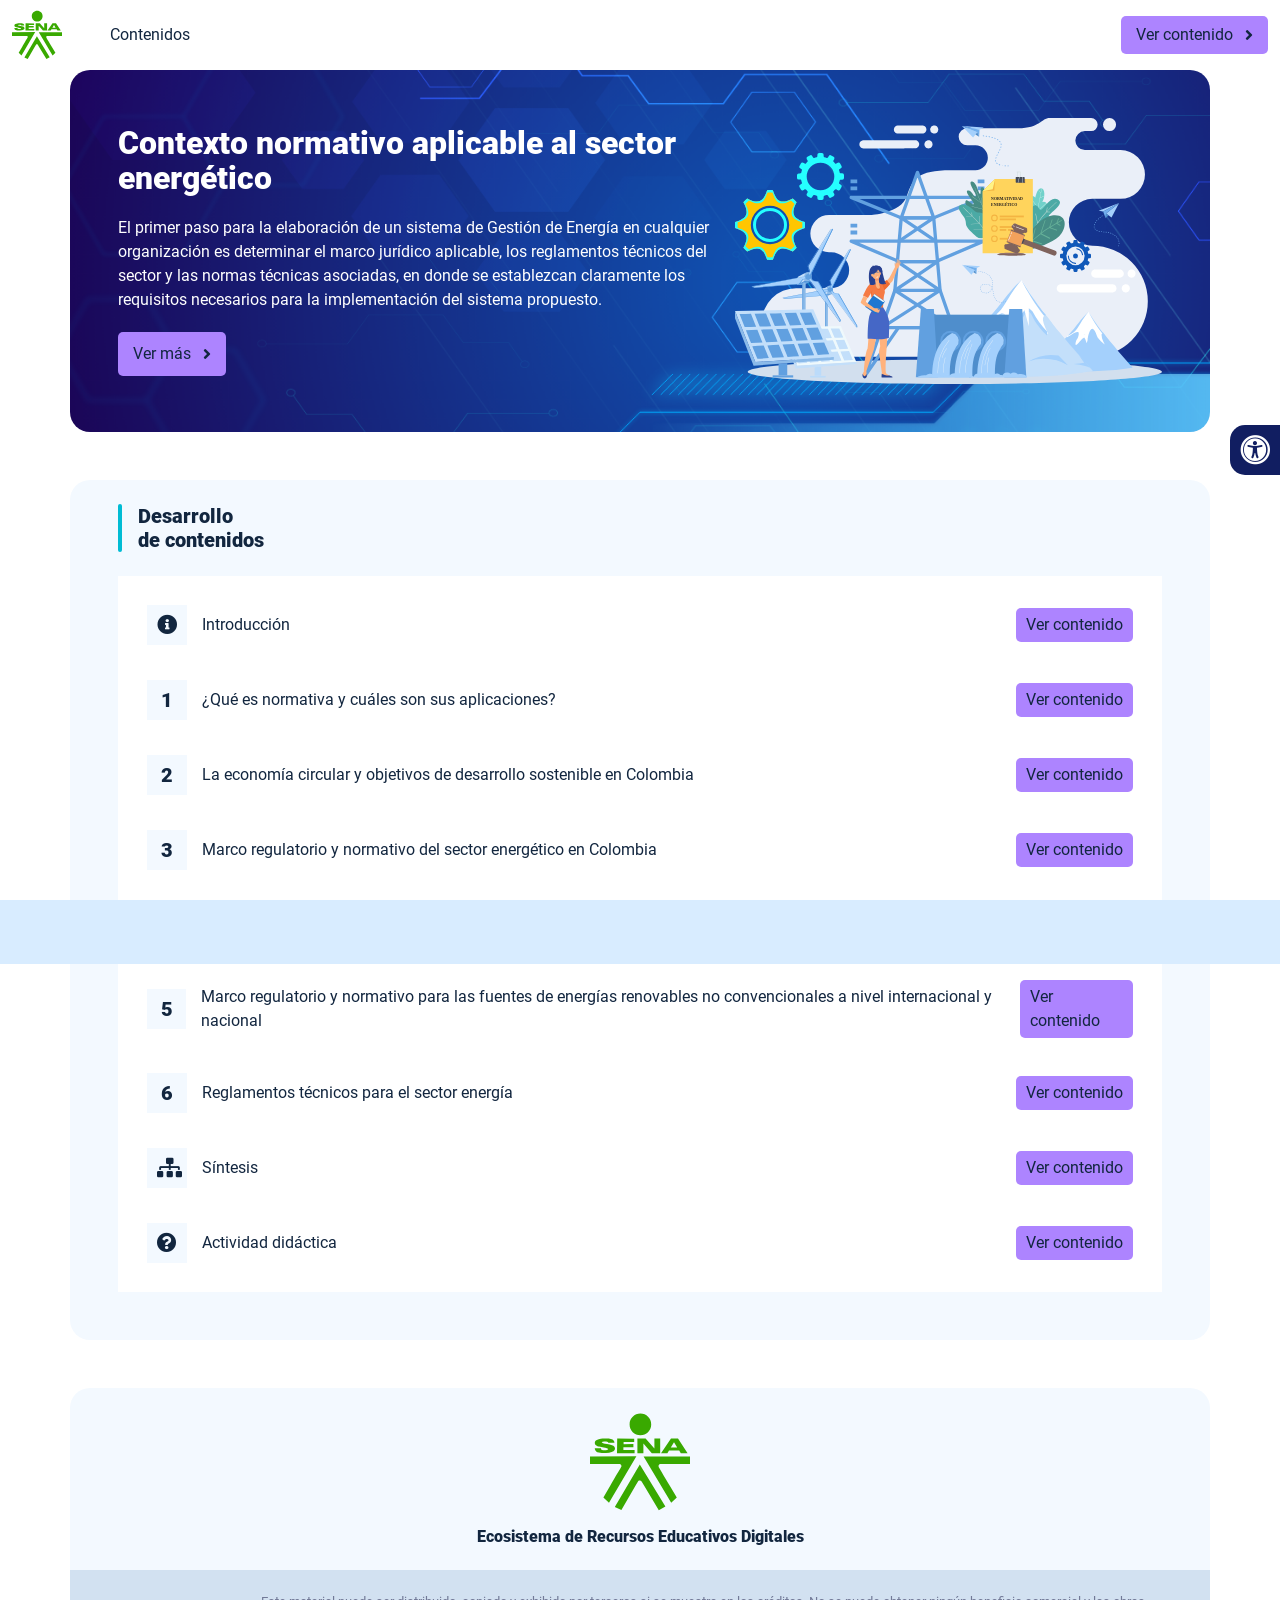
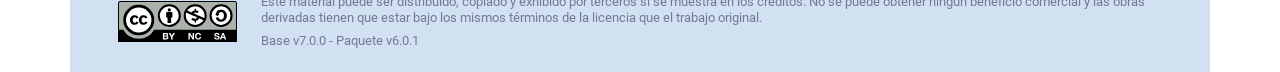
==== commit 07fe39f5: "new dist" ====
--- a/index.html
+++ b/index.html
@@ -1 +1 @@
-<!DOCTYPE html><html lang=""><head><meta charset="utf-8"><meta http-equiv="X-UA-Compatible" content="IE=edge"><meta name="viewport" content="width=device-width,initial-scale=1"><link rel="icon" href="favicon.ico"><title>Contexto normativo aplicable al sector energético</title><link href="css/chunk-0c047e41.3babef71.css" rel="prefetch"><link href="css/chunk-25b302c8.3babef71.css" rel="prefetch"><link href="css/chunk-26fc7596.3babef71.css" rel="prefetch"><link href="css/chunk-2d2747e2.3babef71.css" rel="prefetch"><link href="css/chunk-32334cb6.3babef71.css" rel="prefetch"><link href="css/chunk-3c57cd7b.3babef71.css" rel="prefetch"><link href="css/chunk-4f2d402a.3babef71.css" rel="prefetch"><link href="css/chunk-515a8379.aae71542.css" rel="prefetch"><link href="css/chunk-59974754.6d5aa889.css" rel="prefetch"><link href="css/chunk-60cbc06b.09438581.css" rel="prefetch"><link href="css/chunk-6e1e538a.3ba0a060.css" rel="prefetch"><link href="css/chunk-766a929b.9ea99275.css" rel="prefetch"><link href="css/chunk-f2df7d2c.3babef71.css" rel="prefetch"><link href="css/comple.89ead202.css" rel="prefetch"><link href="css/creditos.0e7397da.css" rel="prefetch"><link href="css/glosario.1098d753.css" rel="prefetch"><link href="css/referencias.dbaa45a3.css" rel="prefetch"><link href="js/actividad.13928f14.js" rel="prefetch"><link href="js/chunk-0206bfa0.bdfa0da0.js" rel="prefetch"><link href="js/chunk-0c047e41.474edd9a.js" rel="prefetch"><link href="js/chunk-13a6037e.7ea7543c.js" rel="prefetch"><link href="js/chunk-18f95272.ee032482.js" rel="prefetch"><link href="js/chunk-25b302c8.e427670a.js" rel="prefetch"><link href="js/chunk-26fc7596.720ef9f6.js" rel="prefetch"><link href="js/chunk-2c06842c.b9b456f8.js" rel="prefetch"><link href="js/chunk-2d0c5615.c543438f.js" rel="prefetch"><link href="js/chunk-2d0e96ec.eed16829.js" rel="prefetch"><link href="js/chunk-2d208d90.5ddc8300.js" rel="prefetch"><link href="js/chunk-2d21d0e2.e7a7ad5b.js" rel="prefetch"><link href="js/chunk-2d22c123.ca3f9538.js" rel="prefetch"><link href="js/chunk-2d2747e2.a7741052.js" rel="prefetch"><link href="js/chunk-2e80bb9a.35b29020.js" rel="prefetch"><link href="js/chunk-319206de.3116e31a.js" rel="prefetch"><link href="js/chunk-32334cb6.6b65de30.js" rel="prefetch"><link href="js/chunk-36769079.38ad62db.js" rel="prefetch"><link href="js/chunk-3c57cd7b.0db60a85.js" rel="prefetch"><link href="js/chunk-4cdd78c0.9f8c50b3.js" rel="prefetch"><link href="js/chunk-4f2d402a.60e0792c.js" rel="prefetch"><link href="js/chunk-515a8379.d85d498e.js" rel="prefetch"><link href="js/chunk-53ccb27e.3ccc2a28.js" rel="prefetch"><link href="js/chunk-55d286b8.0643df9e.js" rel="prefetch"><link href="js/chunk-59974754.e3f22076.js" rel="prefetch"><link href="js/chunk-60cbc06b.f9ca922d.js" rel="prefetch"><link href="js/chunk-659152b8.55d991fc.js" rel="prefetch"><link href="js/chunk-6e1e538a.10759ab3.js" rel="prefetch"><link href="js/chunk-766a929b.78773ed6.js" rel="prefetch"><link href="js/chunk-c796899c.43246c04.js" rel="prefetch"><link href="js/chunk-e8a7823a.5faeabdd.js" rel="prefetch"><link href="js/chunk-f2df7d2c.6a36155c.js" rel="prefetch"><link href="js/chunk-fde47172.39362287.js" rel="prefetch"><link href="js/comple.57efb37f.js" rel="prefetch"><link href="js/creditos.d31fec14.js" rel="prefetch"><link href="js/glosario.240e96de.js" rel="prefetch"><link href="js/intro.c98ad661.js" rel="prefetch"><link href="js/referencias.4fc6638d.js" rel="prefetch"><link href="js/sintesis.7c8b43ce.js" rel="prefetch"><link href="js/tema1.fd7439d3.js" rel="prefetch"><link href="js/tema2.0b8a773b.js" rel="prefetch"><link href="js/tema3.a762f13a.js" rel="prefetch"><link href="js/tema4.10bf4659.js" rel="prefetch"><link href="js/tema5.e1cc70ae.js" rel="prefetch"><link href="js/tema6.f2ea7621.js" rel="prefetch"><link href="css/app.ceb1da38.css" rel="preload" as="style"><link href="css/chunk-vendors.4b764616.css" rel="preload" as="style"><link href="js/app.bf30c094.js" rel="preload" as="script"><link href="js/chunk-vendors.8aab62dd.js" rel="preload" as="script"><link href="css/chunk-vendors.4b764616.css" rel="stylesheet"><link href="css/app.ceb1da38.css" rel="stylesheet"></head><body><noscript><strong>We're sorry but Contexto normativo aplicable al sector energético doesn't work properly without JavaScript enabled. Please enable it to continue.</strong></noscript><div id="app"></div><script src="js/chunk-vendors.8aab62dd.js"></script><script src="js/app.bf30c094.js"></script></body></html>+<!DOCTYPE html><html lang=""><head><meta charset="utf-8"><meta http-equiv="X-UA-Compatible" content="IE=edge"><meta name="viewport" content="width=device-width,initial-scale=1"><link rel="icon" href="favicon.ico"><title>Contexto normativo aplicable al sector energético</title><link href="css/chunk-0c047e41.3babef71.css" rel="prefetch"><link href="css/chunk-25b302c8.3babef71.css" rel="prefetch"><link href="css/chunk-26fc7596.3babef71.css" rel="prefetch"><link href="css/chunk-2d2747e2.3babef71.css" rel="prefetch"><link href="css/chunk-32334cb6.3babef71.css" rel="prefetch"><link href="css/chunk-3c57cd7b.3babef71.css" rel="prefetch"><link href="css/chunk-4f2d402a.3babef71.css" rel="prefetch"><link href="css/chunk-515a8379.aae71542.css" rel="prefetch"><link href="css/chunk-59974754.a3f011df.css" rel="prefetch"><link href="css/chunk-60cbc06b.09438581.css" rel="prefetch"><link href="css/chunk-6e1e538a.3ba0a060.css" rel="prefetch"><link href="css/chunk-766a929b.ee3ab7f0.css" rel="prefetch"><link href="css/chunk-f2df7d2c.3babef71.css" rel="prefetch"><link href="css/comple.89ead202.css" rel="prefetch"><link href="css/creditos.0e7397da.css" rel="prefetch"><link href="css/glosario.1098d753.css" rel="prefetch"><link href="css/referencias.dbaa45a3.css" rel="prefetch"><link href="js/actividad.3fbc69a4.js" rel="prefetch"><link href="js/chunk-0206bfa0.bdfa0da0.js" rel="prefetch"><link href="js/chunk-0c047e41.474edd9a.js" rel="prefetch"><link href="js/chunk-13a6037e.7ea7543c.js" rel="prefetch"><link href="js/chunk-18f95272.ee032482.js" rel="prefetch"><link href="js/chunk-25b302c8.e427670a.js" rel="prefetch"><link href="js/chunk-26fc7596.720ef9f6.js" rel="prefetch"><link href="js/chunk-2c06842c.b9b456f8.js" rel="prefetch"><link href="js/chunk-2d0c5615.c543438f.js" rel="prefetch"><link href="js/chunk-2d0e96ec.eed16829.js" rel="prefetch"><link href="js/chunk-2d208d90.5ddc8300.js" rel="prefetch"><link href="js/chunk-2d21d0e2.e7a7ad5b.js" rel="prefetch"><link href="js/chunk-2d22c123.ca3f9538.js" rel="prefetch"><link href="js/chunk-2d2747e2.a7741052.js" rel="prefetch"><link href="js/chunk-2e80bb9a.35b29020.js" rel="prefetch"><link href="js/chunk-319206de.3116e31a.js" rel="prefetch"><link href="js/chunk-32334cb6.6b65de30.js" rel="prefetch"><link href="js/chunk-36769079.38ad62db.js" rel="prefetch"><link href="js/chunk-3c57cd7b.0db60a85.js" rel="prefetch"><link href="js/chunk-4cdd78c0.9f8c50b3.js" rel="prefetch"><link href="js/chunk-4f2d402a.60e0792c.js" rel="prefetch"><link href="js/chunk-515a8379.d85d498e.js" rel="prefetch"><link href="js/chunk-53ccb27e.3ccc2a28.js" rel="prefetch"><link href="js/chunk-55d286b8.0643df9e.js" rel="prefetch"><link href="js/chunk-59974754.e3f22076.js" rel="prefetch"><link href="js/chunk-60cbc06b.f9ca922d.js" rel="prefetch"><link href="js/chunk-659152b8.55d991fc.js" rel="prefetch"><link href="js/chunk-6e1e538a.10759ab3.js" rel="prefetch"><link href="js/chunk-766a929b.78773ed6.js" rel="prefetch"><link href="js/chunk-c796899c.43246c04.js" rel="prefetch"><link href="js/chunk-e8a7823a.5faeabdd.js" rel="prefetch"><link href="js/chunk-f2df7d2c.6a36155c.js" rel="prefetch"><link href="js/chunk-fde47172.39362287.js" rel="prefetch"><link href="js/comple.57efb37f.js" rel="prefetch"><link href="js/creditos.d31fec14.js" rel="prefetch"><link href="js/glosario.240e96de.js" rel="prefetch"><link href="js/intro.ca8f1765.js" rel="prefetch"><link href="js/referencias.4fc6638d.js" rel="prefetch"><link href="js/sintesis.7c8b43ce.js" rel="prefetch"><link href="js/tema1.68b18053.js" rel="prefetch"><link href="js/tema2.011ed6c4.js" rel="prefetch"><link href="js/tema3.ead20c81.js" rel="prefetch"><link href="js/tema4.f4ecdca1.js" rel="prefetch"><link href="js/tema5.0d1e4325.js" rel="prefetch"><link href="js/tema6.75648569.js" rel="prefetch"><link href="css/app.a080ef11.css" rel="preload" as="style"><link href="css/chunk-vendors.4b764616.css" rel="preload" as="style"><link href="js/app.90a36bca.js" rel="preload" as="script"><link href="js/chunk-vendors.8aab62dd.js" rel="preload" as="script"><link href="css/chunk-vendors.4b764616.css" rel="stylesheet"><link href="css/app.a080ef11.css" rel="stylesheet"></head><body><noscript><strong>We're sorry but Contexto normativo aplicable al sector energético doesn't work properly without JavaScript enabled. Please enable it to continue.</strong></noscript><div id="app"></div><script src="js/chunk-vendors.8aab62dd.js"></script><script src="js/app.90a36bca.js"></script></body></html>
--- a/css/chunk-59974754.a3f011df.css
+++ b/css/chunk-59974754.a3f011df.css
@@ -0,0 +1 @@
+.actividad{background-color:#f2f2f2}.aside-menu{position:fixed;top:70px;min-height:calc(100vh - 70px);max-height:calc(100vh - 70px);background-color:#f3f9ff;transition:flex .5s ease-in-out,width .5s ease-in-out;overflow-x:hidden;z-index:100001;width:300px}.aside-menu__black-background{position:fixed;inset:0;top:70px;background:rgba(0,0,0,.8);cursor:pointer}.aside-menu a{color:#111e61}.aside-menu__content{width:300px;display:flex;flex-direction:column;justify-content:space-between;min-height:calc(100vh - 70px);max-height:calc(100vh - 70px);border-right:1px solid #d8ecff;position:absolute;background:#fff}@media (max-height:800px){.aside-menu__content{min-height:800px;max-height:800px;overflow-y:auto}}.aside-menu__header{padding:10px;text-align:center;background-color:#d8ecff}.aside-menu__header h4{margin:0}.aside-menu__menu{overflow-y:auto;flex-grow:1;list-style:none;padding-left:0;margin-bottom:0}.aside-menu__menu__item--active .aside-menu__menu__item__lnk,.aside-menu__menu__item--active .aside-menu__sec-menu__item__lnk{background-color:#d8ecff;font-weight:700}.aside-menu__menu__item--sub-menu:hover,.aside-menu__menu__item:hover,.aside-menu__sec-menu__item:hover{background-color:#d8ecff}.aside-menu__menu__item--sub-menu{padding-left:10px}.aside-menu__menu__item--sub-menu--active .aside-menu__menu__item__lnk,.aside-menu__menu__item--sub-menu--active .aside-menu__sec-menu__item__lnk{background-color:#d8ecff;font-weight:700;position:relative}.aside-menu__menu__item--sub-menu--active .aside-menu__menu__item__lnk:before,.aside-menu__menu__item--sub-menu--active .aside-menu__sec-menu__item__lnk:before{content:"";display:block;position:absolute;left:0;bottom:0;top:0;width:4px;border-radius:2px;background-color:#00bcd4}.aside-menu__menu__item__lnk,.aside-menu__sec-menu__item__lnk{display:flex;align-items:center;padding:10px 15px;line-height:1.1em}.aside-menu__menu__item__lnk i,.aside-menu__menu__item__lnk span,.aside-menu__sec-menu__item__lnk i,.aside-menu__sec-menu__item__lnk span{margin-right:10px}.aside-menu__menu__item__lnk i:last-child,.aside-menu__menu__item__lnk span:last-child,.aside-menu__sec-menu__item__lnk i:last-child,.aside-menu__sec-menu__item__lnk span:last-child{margin-right:0}.aside-menu__sec-menu{background-color:#d8ecff;padding:10px 0;flex-shrink:0;margin-bottom:0}.aside-menu__sec-menu__item{padding:10px 15px}.aside-menu__sec-menu__item__lnk{padding:0;border-radius:1em}.aside-menu__sec-menu__item__lnk i{display:block;width:2em;height:2em;padding:.5em 0;text-align:center;background-color:#fff;border-radius:50%}.aside-menu__sec-menu__item__lnk:hover{background-color:#fff}@media (max-width:576px){.aside-menu__sec-menu{padding-bottom:110px}}.main-menu-enter-active{animation:main-menu-open-animation .3s}.main-menu-enter-active .aside-menu__black-background{animation:main-menu-background-animation .3s}.main-menu-leave-active{animation:main-menu-open-animation .3s reverse}.main-menu-leave-active .aside-menu__black-background{animation:main-menu-background-animation .3s reverse}@keyframes main-menu-open-animation{0%{width:0}to{width:300px}}@keyframes main-menu-background-animation{0%{opacity:0}to{opacity:1}}
--- a/css/chunk-766a929b.ee3ab7f0.css
+++ b/css/chunk-766a929b.ee3ab7f0.css
@@ -0,0 +1 @@
+.actividad{background-color:#f2f2f2}.barra-avance{display:flex;align-items:center;justify-content:space-between;position:fixed;bottom:0;left:0;width:100%;padding:10px;background-color:#d8ecff;transition:transform .5s ease-in-out;z-index:100000}.barra-avance__barra{margin:0 20px;flex:1;position:relative;max-width:800px}.barra-avance__barra--amarilla,.barra-avance__barra--blanca{height:4px}.barra-avance__barra--amarilla:after,.barra-avance__barra--amarilla:before,.barra-avance__barra--blanca:after,.barra-avance__barra--blanca:before{content:"";display:block;width:10px;height:10px;border-radius:50%;position:absolute;top:50%}.barra-avance__barra--amarilla:before,.barra-avance__barra--blanca:before{left:0;transform:translate(-50%,-50%)}.barra-avance__barra--amarilla:after,.barra-avance__barra--blanca:after{right:0;transform:translate(50%,-50%)}.barra-avance__barra--blanca{background-color:#fff}.barra-avance__barra--blanca:after,.barra-avance__barra--blanca:before{background-color:#fff}.barra-avance__barra--amarilla{position:absolute;width:100%;top:0;background-color:#ad84ff}.barra-avance__barra--amarilla:after,.barra-avance__barra--amarilla:before{background-color:#ad84ff}.barra-avance__boton--regresar{background-color:#b0c0d2}.barra-avance__boton--regresar span{color:#111e61!important}.barra-avance__boton--disable{opacity:0;pointer-events:none}.barra-avance--open{transform:translateY(0)}.barra-avance--close{transform:translateY(100%)}
--- a/css/app.a080ef11.css
+++ b/css/app.a080ef11.css
@@ -0,0 +1 @@
+*{box-sizing:inherit}:after,:before{box-sizing:inherit}html{height:100%;line-height:1.15;box-sizing:border-box;-webkit-font-smoothing:antialiased;-moz-osx-font-smoothing:grayscale;-webkit-text-size-adjust:100%;-ms-text-size-adjust:100%;text-rendering:optimizeLegibility}a,abbr,acronym,address,applet,article,aside,audio,b,big,blockquote,body,canvas,caption,center,cite,code,dd,del,details,dfn,div,dl,dt,em,embed,fieldset,figcaption,figure,footer,form,h1,h2,h3,h4,h5,h6,header,hgroup,html,i,iframe,img,ins,kbd,label,legend,li,mark,menu,nav,object,ol,output,p,pre,q,ruby,s,samp,section,small,span,strike,strong,sub,summary,sup,table,tbody,td,tfoot,th,thead,time,tr,tt,u,ul,var,video{margin:0;padding:0;border:0;outline:0;background:transparent;vertical-align:baseline}article,aside,details,figcaption,figure,footer,header,main,menu,nav,section,summary{display:block}[hidden],template{display:none}hr{box-sizing:content-box;height:0;border-bottom:1px solid #e8e8e8;border-left:0;border-right:0;border-top:0;margin:1.5em 0;overflow:visible}[hidden]{display:none}a{font-family:Roboto,sans-serif;font-size:1em;font-weight:400;text-decoration:none;color:#12263f;background-color:transparent;transition:all .15s ease-in-out;-webkit-text-decoration-skip:objects}a:active,a:hover{outline-width:0}a:active,a:focus,a:hover{color:#000}[type=button],[type=reset],[type=submit],button{-moz-appearance:none;appearance:none;cursor:pointer;display:inline-block;vertical-align:middle;border:0;border-radius:5px;color:#12263f;background-color:#ad84ff;font-family:Roboto,sans-serif;font-weight:400;font-size:1em;-webkit-font-smoothing:antialiased;line-height:1em;white-space:nowrap;text-decoration:none;text-transform:none;padding:.75em 1.5em;margin:0;-moz-user-select:none;user-select:none;overflow:visible;transition:background-color .15s ease-in-out}[type=button]:focus,[type=button]:hover,[type=reset]:focus,[type=reset]:hover,[type=submit]:focus,[type=submit]:hover,button:focus,button:hover{background-color:#ad84ff;color:#12263f}[type=button]:disabled,[type=reset]:disabled,[type=submit]:disabled,button:disabled{cursor:not-allowed;opacity:.5}[type=button]:disabled:hover,[type=reset]:disabled:hover,[type=submit]:disabled:hover,button:disabled:hover{background-color:#ad84ff}input,select,textarea{margin:0;display:block;font-family:Roboto,sans-serif;font-size:16px}input{overflow:visible}[type=color],[type=date],[type=datetime-local],[type=datetime],[type=email],[type=month],[type=number],[type=password],[type=search],[type=tel],[type=text],[type=time],[type=url],[type=week],input:not([type]),select,select[multiple],textarea{background-color:#fff;border:1px solid #e8e8e8;border-radius:5px;box-shadow:inset 0 1px 3px rgba(0,0,0,.06);box-sizing:inherit;margin-bottom:.75em;padding:.5em;transition:border-color .15s ease-in-out;width:100%}[type=color]:hover,[type=date]:hover,[type=datetime-local]:hover,[type=datetime]:hover,[type=email]:hover,[type=month]:hover,[type=number]:hover,[type=password]:hover,[type=search]:hover,[type=tel]:hover,[type=text]:hover,[type=time]:hover,[type=url]:hover,[type=week]:hover,input:not([type]):hover,select:hover,select[multiple]:hover,textarea:hover{border-color:shade(#e8e8e8,20%)}[type=color]:focus,[type=date]:focus,[type=datetime-local]:focus,[type=datetime]:focus,[type=email]:focus,[type=month]:focus,[type=number]:focus,[type=password]:focus,[type=search]:focus,[type=tel]:focus,[type=text]:focus,[type=time]:focus,[type=url]:focus,[type=week]:focus,input:not([type]):focus,select:focus,select[multiple]:focus,textarea:focus{border-color:#00bcd4;box-shadow:inset 0 1px 3px rgba(0,0,0,.06),0 0 5px rgba(13,77,161,.7);outline:none}[type=color]:disabled,[type=date]:disabled,[type=datetime-local]:disabled,[type=datetime]:disabled,[type=email]:disabled,[type=month]:disabled,[type=number]:disabled,[type=password]:disabled,[type=search]:disabled,[type=tel]:disabled,[type=text]:disabled,[type=time]:disabled,[type=url]:disabled,[type=week]:disabled,input:not([type]):disabled,select:disabled,select[multiple]:disabled,textarea:disabled{background-color:shade(#fff,5%);cursor:not-allowed}[type=color]:disabled:hover,[type=date]:disabled:hover,[type=datetime-local]:disabled:hover,[type=datetime]:disabled:hover,[type=email]:disabled:hover,[type=month]:disabled:hover,[type=number]:disabled:hover,[type=password]:disabled:hover,[type=search]:disabled:hover,[type=tel]:disabled:hover,[type=text]:disabled:hover,[type=time]:disabled:hover,[type=url]:disabled:hover,[type=week]:disabled:hover,input:not([type]):disabled:hover,select:disabled:hover,select[multiple]:disabled:hover,textarea:disabled:hover{border:1px solid #e8e8e8}select{text-transform:none;max-width:100%;border-radius:5px}::-webkit-file-upload-button{background-color:#ad84ff;border:none;cursor:pointer;color:#12263f;border-radius:5px;padding:.75em 1.5em}::-webkit-file-upload-button:hover{background-color:#ad84ff}optgroup{font-weight:700}fieldset{border:1px solid #e8e8e8;background-color:transparent;padding:1.5em;-webkit-margin-start:0;-webkit-margin-end:0;-webkit-padding-before:1.5em;-webkit-padding-start:1.5em;-webkit-padding-end:1.5em;-webkit-padding-after:1.5em}legend{box-sizing:border-box;color:inherit;display:table;max-width:100%;padding:0;white-space:normal;font-weight:600;-webkit-padding-start:0;-webkit-padding-end:0}label,legend{margin-bottom:.375em}label{display:block;font-size:1em;font-family:Roboto,sans-serif;font-weight:900}textarea{overflow:auto;resize:vertical}[type=checkbox],[type=radio]{box-sizing:border-box;padding:0;display:inline;margin-right:.375em}[type=number]::-webkit-inner-spin-button,[type=number]::-webkit-outer-spin-button{height:auto}[type=search]{-webkit-appearance:textfield;outline-offset:-2px}[type=search]::-webkit-search-cancel-button,[type=search]::-webkit-search-decoration{-webkit-appearance:none;-moz-appearance:none}::-moz-placeholder{color:#999}::placeholder{color:#999}::-webkit-file-upload-button{-webkit-appearance:button;-moz-appearance:button;font:inherit}[type=file]{margin-bottom:.75em;width:100%}[type=button],[type=reset],[type=submit],button{-webkit-appearance:button}[type=button]::-moz-focus-inner,[type=reset]::-moz-focus-inner,[type=submit]::-moz-focus-inner,button::-moz-focus-inner{border-style:none;padding:0}[type=button]:-moz-focusring,[type=reset]:-moz-focusring,[type=submit]:-moz-focusring,button:-moz-focusring{outline:1px dotted ButtonText}progress{vertical-align:baseline}ol,ul{list-style:none;margin-bottom:1em}dt{font-weight:700}figure,img,picture,svg{margin:0;width:100%;max-width:100%}figcaption{display:block;background-color:#e8e8e8;padding:.75em 1.5em;font-size:.8em;font-weight:700}img,svg{display:block;border-style:none}svg:not(:root){overflow:hidden}audio,canvas,progress,video{display:inline-block}audio:not([controls]){display:none;height:0}template{display:none}table{border-collapse:collapse;border-spacing:0;table-layout:fixed;width:100%}td,th,tr{vertical-align:middle}td,th{border:1px solid #e8e8e8;padding:.75em}th{font-size:.875em;line-height:1.2}td{line-height:1.5}body{font-size:16px;font-weight:400;line-height:1.5}body,h1,h2,h3,h4,h5,h6{color:#12263f;font-family:Roboto,sans-serif}h1,h2,h3,h4,h5,h6{font-weight:900;line-height:1.2;margin:0 0 .75em}h1{font-size:2em}h2{font-size:1.5em}h3{font-size:1.25em}h4{font-size:1.125em}h5{font-size:1em}h6{font-size:.875em}p{font-family:Roboto,sans-serif;font-size:1em;font-weight:400;line-height:1.5;color:#12263f;margin-bottom:1em}b,strong{font-weight:700}dfn,em,i{font-style:italic}br{line-height:2em}u{text-decoration:underline}code,kbd,pre,samp{color:#727997;font-family:Lucida Console,Courier New,monospace;font-size:1em}sub,sup{font-size:75%;line-height:0;position:relative;vertical-align:baseline}sub{bottom:-.25em}sup{top:-.5em}small{font-size:80%}mark{background-color:#ffeb3b;color:#000}abbr[title]{border-bottom:none;text-decoration:underline;text-decoration:underline dotted}blockquote,q{quotes:none}::selection{background:#2196f3!important;color:#fff!important;text-shadow:none}::-moz-selection{background:#2196f3!important;color:#fff!important;text-shadow:none}img::selection{background:transparent}img::-moz-selection{background:transparent}body{-webkit-tap-highlight-color:#2196F3!important}details,menu{display:block}summary{display:list-item}@media print{*{background:transparent!important;color:#000!important;box-shadow:none!important;text-shadow:none!important}:after,:before,:first-letter,:first-line{background:transparent!important;color:#000!important;box-shadow:none!important;text-shadow:none!important}a,a:visited{text-decoration:underline}a[href]:after{content:" (" attr(href) ")"}a abbr[title]:after{content:" (" attr(title) ")"}a[href^="#"]:after,a[href^="javascript:"]:after{content:""}blockquote,pre{border:1px solid #999;page-break-inside:avoid}thead{display:table-header-group}img,tr{page-break-inside:avoid}img{max-width:100%!important}h2,h3,p{orphans:3;widows:3}h2,h3{page-break-after:avoid}}[data-aos][data-aos][data-aos-duration="50"],body[data-aos-duration="50"] [data-aos]{transition-duration:50ms}[data-aos][data-aos][data-aos-delay="50"],body[data-aos-delay="50"] [data-aos]{transition-delay:0s}[data-aos][data-aos][data-aos-delay="50"].aos-animate,body[data-aos-delay="50"] [data-aos].aos-animate{transition-delay:50ms}[data-aos][data-aos][data-aos-duration="100"],body[data-aos-duration="100"] [data-aos]{transition-duration:.1s}[data-aos][data-aos][data-aos-delay="100"],body[data-aos-delay="100"] [data-aos]{transition-delay:0s}[data-aos][data-aos][data-aos-delay="100"].aos-animate,body[data-aos-delay="100"] [data-aos].aos-animate{transition-delay:.1s}[data-aos][data-aos][data-aos-duration="150"],body[data-aos-duration="150"] [data-aos]{transition-duration:.15s}[data-aos][data-aos][data-aos-delay="150"],body[data-aos-delay="150"] [data-aos]{transition-delay:0s}[data-aos][data-aos][data-aos-delay="150"].aos-animate,body[data-aos-delay="150"] [data-aos].aos-animate{transition-delay:.15s}[data-aos][data-aos][data-aos-duration="200"],body[data-aos-duration="200"] [data-aos]{transition-duration:.2s}[data-aos][data-aos][data-aos-delay="200"],body[data-aos-delay="200"] [data-aos]{transition-delay:0s}[data-aos][data-aos][data-aos-delay="200"].aos-animate,body[data-aos-delay="200"] [data-aos].aos-animate{transition-delay:.2s}[data-aos][data-aos][data-aos-duration="250"],body[data-aos-duration="250"] [data-aos]{transition-duration:.25s}[data-aos][data-aos][data-aos-delay="250"],body[data-aos-delay="250"] [data-aos]{transition-delay:0s}[data-aos][data-aos][data-aos-delay="250"].aos-animate,body[data-aos-delay="250"] [data-aos].aos-animate{transition-delay:.25s}[data-aos][data-aos][data-aos-duration="300"],body[data-aos-duration="300"] [data-aos]{transition-duration:.3s}[data-aos][data-aos][data-aos-delay="300"],body[data-aos-delay="300"] [data-aos]{transition-delay:0s}[data-aos][data-aos][data-aos-delay="300"].aos-animate,body[data-aos-delay="300"] [data-aos].aos-animate{transition-delay:.3s}[data-aos][data-aos][data-aos-duration="350"],body[data-aos-duration="350"] [data-aos]{transition-duration:.35s}[data-aos][data-aos][data-aos-delay="350"],body[data-aos-delay="350"] [data-aos]{transition-delay:0s}[data-aos][data-aos][data-aos-delay="350"].aos-animate,body[data-aos-delay="350"] [data-aos].aos-animate{transition-delay:.35s}[data-aos][data-aos][data-aos-duration="400"],body[data-aos-duration="400"] [data-aos]{transition-duration:.4s}[data-aos][data-aos][data-aos-delay="400"],body[data-aos-delay="400"] [data-aos]{transition-delay:0s}[data-aos][data-aos][data-aos-delay="400"].aos-animate,body[data-aos-delay="400"] [data-aos].aos-animate{transition-delay:.4s}[data-aos][data-aos][data-aos-duration="450"],body[data-aos-duration="450"] [data-aos]{transition-duration:.45s}[data-aos][data-aos][data-aos-delay="450"],body[data-aos-delay="450"] [data-aos]{transition-delay:0s}[data-aos][data-aos][data-aos-delay="450"].aos-animate,body[data-aos-delay="450"] [data-aos].aos-animate{transition-delay:.45s}[data-aos][data-aos][data-aos-duration="500"],body[data-aos-duration="500"] [data-aos]{transition-duration:.5s}[data-aos][data-aos][data-aos-delay="500"],body[data-aos-delay="500"] [data-aos]{transition-delay:0s}[data-aos][data-aos][data-aos-delay="500"].aos-animate,body[data-aos-delay="500"] [data-aos].aos-animate{transition-delay:.5s}[data-aos][data-aos][data-aos-duration="550"],body[data-aos-duration="550"] [data-aos]{transition-duration:.55s}[data-aos][data-aos][data-aos-delay="550"],body[data-aos-delay="550"] [data-aos]{transition-delay:0s}[data-aos][data-aos][data-aos-delay="550"].aos-animate,body[data-aos-delay="550"] [data-aos].aos-animate{transition-delay:.55s}[data-aos][data-aos][data-aos-duration="600"],body[data-aos-duration="600"] [data-aos]{transition-duration:.6s}[data-aos][data-aos][data-aos-delay="600"],body[data-aos-delay="600"] [data-aos]{transition-delay:0s}[data-aos][data-aos][data-aos-delay="600"].aos-animate,body[data-aos-delay="600"] [data-aos].aos-animate{transition-delay:.6s}[data-aos][data-aos][data-aos-duration="650"],body[data-aos-duration="650"] [data-aos]{transition-duration:.65s}[data-aos][data-aos][data-aos-delay="650"],body[data-aos-delay="650"] [data-aos]{transition-delay:0s}[data-aos][data-aos][data-aos-delay="650"].aos-animate,body[data-aos-delay="650"] [data-aos].aos-animate{transition-delay:.65s}[data-aos][data-aos][data-aos-duration="700"],body[data-aos-duration="700"] [data-aos]{transition-duration:.7s}[data-aos][data-aos][data-aos-delay="700"],body[data-aos-delay="700"] [data-aos]{transition-delay:0s}[data-aos][data-aos][data-aos-delay="700"].aos-animate,body[data-aos-delay="700"] [data-aos].aos-animate{transition-delay:.7s}[data-aos][data-aos][data-aos-duration="750"],body[data-aos-duration="750"] [data-aos]{transition-duration:.75s}[data-aos][data-aos][data-aos-delay="750"],body[data-aos-delay="750"] [data-aos]{transition-delay:0s}[data-aos][data-aos][data-aos-delay="750"].aos-animate,body[data-aos-delay="750"] [data-aos].aos-animate{transition-delay:.75s}[data-aos][data-aos][data-aos-duration="800"],body[data-aos-duration="800"] [data-aos]{transition-duration:.8s}[data-aos][data-aos][data-aos-delay="800"],body[data-aos-delay="800"] [data-aos]{transition-delay:0s}[data-aos][data-aos][data-aos-delay="800"].aos-animate,body[data-aos-delay="800"] [data-aos].aos-animate{transition-delay:.8s}[data-aos][data-aos][data-aos-duration="850"],body[data-aos-duration="850"] [data-aos]{transition-duration:.85s}[data-aos][data-aos][data-aos-delay="850"],body[data-aos-delay="850"] [data-aos]{transition-delay:0s}[data-aos][data-aos][data-aos-delay="850"].aos-animate,body[data-aos-delay="850"] [data-aos].aos-animate{transition-delay:.85s}[data-aos][data-aos][data-aos-duration="900"],body[data-aos-duration="900"] [data-aos]{transition-duration:.9s}[data-aos][data-aos][data-aos-delay="900"],body[data-aos-delay="900"] [data-aos]{transition-delay:0s}[data-aos][data-aos][data-aos-delay="900"].aos-animate,body[data-aos-delay="900"] [data-aos].aos-animate{transition-delay:.9s}[data-aos][data-aos][data-aos-duration="950"],body[data-aos-duration="950"] [data-aos]{transition-duration:.95s}[data-aos][data-aos][data-aos-delay="950"],body[data-aos-delay="950"] [data-aos]{transition-delay:0s}[data-aos][data-aos][data-aos-delay="950"].aos-animate,body[data-aos-delay="950"] [data-aos].aos-animate{transition-delay:.95s}[data-aos][data-aos][data-aos-duration="1000"],body[data-aos-duration="1000"] [data-aos]{transition-duration:1s}[data-aos][data-aos][data-aos-delay="1000"],body[data-aos-delay="1000"] [data-aos]{transition-delay:0s}[data-aos][data-aos][data-aos-delay="1000"].aos-animate,body[data-aos-delay="1000"] [data-aos].aos-animate{transition-delay:1s}[data-aos][data-aos][data-aos-duration="1050"],body[data-aos-duration="1050"] [data-aos]{transition-duration:1.05s}[data-aos][data-aos][data-aos-delay="1050"],body[data-aos-delay="1050"] [data-aos]{transition-delay:0s}[data-aos][data-aos][data-aos-delay="1050"].aos-animate,body[data-aos-delay="1050"] [data-aos].aos-animate{transition-delay:1.05s}[data-aos][data-aos][data-aos-duration="1100"],body[data-aos-duration="1100"] [data-aos]{transition-duration:1.1s}[data-aos][data-aos][data-aos-delay="1100"],body[data-aos-delay="1100"] [data-aos]{transition-delay:0s}[data-aos][data-aos][data-aos-delay="1100"].aos-animate,body[data-aos-delay="1100"] [data-aos].aos-animate{transition-delay:1.1s}[data-aos][data-aos][data-aos-duration="1150"],body[data-aos-duration="1150"] [data-aos]{transition-duration:1.15s}[data-aos][data-aos][data-aos-delay="1150"],body[data-aos-delay="1150"] [data-aos]{transition-delay:0s}[data-aos][data-aos][data-aos-delay="1150"].aos-animate,body[data-aos-delay="1150"] [data-aos].aos-animate{transition-delay:1.15s}[data-aos][data-aos][data-aos-duration="1200"],body[data-aos-duration="1200"] [data-aos]{transition-duration:1.2s}[data-aos][data-aos][data-aos-delay="1200"],body[data-aos-delay="1200"] [data-aos]{transition-delay:0s}[data-aos][data-aos][data-aos-delay="1200"].aos-animate,body[data-aos-delay="1200"] [data-aos].aos-animate{transition-delay:1.2s}[data-aos][data-aos][data-aos-duration="1250"],body[data-aos-duration="1250"] [data-aos]{transition-duration:1.25s}[data-aos][data-aos][data-aos-delay="1250"],body[data-aos-delay="1250"] [data-aos]{transition-delay:0s}[data-aos][data-aos][data-aos-delay="1250"].aos-animate,body[data-aos-delay="1250"] [data-aos].aos-animate{transition-delay:1.25s}[data-aos][data-aos][data-aos-duration="1300"],body[data-aos-duration="1300"] [data-aos]{transition-duration:1.3s}[data-aos][data-aos][data-aos-delay="1300"],body[data-aos-delay="1300"] [data-aos]{transition-delay:0s}[data-aos][data-aos][data-aos-delay="1300"].aos-animate,body[data-aos-delay="1300"] [data-aos].aos-animate{transition-delay:1.3s}[data-aos][data-aos][data-aos-duration="1350"],body[data-aos-duration="1350"] [data-aos]{transition-duration:1.35s}[data-aos][data-aos][data-aos-delay="1350"],body[data-aos-delay="1350"] [data-aos]{transition-delay:0s}[data-aos][data-aos][data-aos-delay="1350"].aos-animate,body[data-aos-delay="1350"] [data-aos].aos-animate{transition-delay:1.35s}[data-aos][data-aos][data-aos-duration="1400"],body[data-aos-duration="1400"] [data-aos]{transition-duration:1.4s}[data-aos][data-aos][data-aos-delay="1400"],body[data-aos-delay="1400"] [data-aos]{transition-delay:0s}[data-aos][data-aos][data-aos-delay="1400"].aos-animate,body[data-aos-delay="1400"] [data-aos].aos-animate{transition-delay:1.4s}[data-aos][data-aos][data-aos-duration="1450"],body[data-aos-duration="1450"] [data-aos]{transition-duration:1.45s}[data-aos][data-aos][data-aos-delay="1450"],body[data-aos-delay="1450"] [data-aos]{transition-delay:0s}[data-aos][data-aos][data-aos-delay="1450"].aos-animate,body[data-aos-delay="1450"] [data-aos].aos-animate{transition-delay:1.45s}[data-aos][data-aos][data-aos-duration="1500"],body[data-aos-duration="1500"] [data-aos]{transition-duration:1.5s}[data-aos][data-aos][data-aos-delay="1500"],body[data-aos-delay="1500"] [data-aos]{transition-delay:0s}[data-aos][data-aos][data-aos-delay="1500"].aos-animate,body[data-aos-delay="1500"] [data-aos].aos-animate{transition-delay:1.5s}[data-aos][data-aos][data-aos-duration="1550"],body[data-aos-duration="1550"] [data-aos]{transition-duration:1.55s}[data-aos][data-aos][data-aos-delay="1550"],body[data-aos-delay="1550"] [data-aos]{transition-delay:0s}[data-aos][data-aos][data-aos-delay="1550"].aos-animate,body[data-aos-delay="1550"] [data-aos].aos-animate{transition-delay:1.55s}[data-aos][data-aos][data-aos-duration="1600"],body[data-aos-duration="1600"] [data-aos]{transition-duration:1.6s}[data-aos][data-aos][data-aos-delay="1600"],body[data-aos-delay="1600"] [data-aos]{transition-delay:0s}[data-aos][data-aos][data-aos-delay="1600"].aos-animate,body[data-aos-delay="1600"] [data-aos].aos-animate{transition-delay:1.6s}[data-aos][data-aos][data-aos-duration="1650"],body[data-aos-duration="1650"] [data-aos]{transition-duration:1.65s}[data-aos][data-aos][data-aos-delay="1650"],body[data-aos-delay="1650"] [data-aos]{transition-delay:0s}[data-aos][data-aos][data-aos-delay="1650"].aos-animate,body[data-aos-delay="1650"] [data-aos].aos-animate{transition-delay:1.65s}[data-aos][data-aos][data-aos-duration="1700"],body[data-aos-duration="1700"] [data-aos]{transition-duration:1.7s}[data-aos][data-aos][data-aos-delay="1700"],body[data-aos-delay="1700"] [data-aos]{transition-delay:0s}[data-aos][data-aos][data-aos-delay="1700"].aos-animate,body[data-aos-delay="1700"] [data-aos].aos-animate{transition-delay:1.7s}[data-aos][data-aos][data-aos-duration="1750"],body[data-aos-duration="1750"] [data-aos]{transition-duration:1.75s}[data-aos][data-aos][data-aos-delay="1750"],body[data-aos-delay="1750"] [data-aos]{transition-delay:0s}[data-aos][data-aos][data-aos-delay="1750"].aos-animate,body[data-aos-delay="1750"] [data-aos].aos-animate{transition-delay:1.75s}[data-aos][data-aos][data-aos-duration="1800"],body[data-aos-duration="1800"] [data-aos]{transition-duration:1.8s}[data-aos][data-aos][data-aos-delay="1800"],body[data-aos-delay="1800"] [data-aos]{transition-delay:0s}[data-aos][data-aos][data-aos-delay="1800"].aos-animate,body[data-aos-delay="1800"] [data-aos].aos-animate{transition-delay:1.8s}[data-aos][data-aos][data-aos-duration="1850"],body[data-aos-duration="1850"] [data-aos]{transition-duration:1.85s}[data-aos][data-aos][data-aos-delay="1850"],body[data-aos-delay="1850"] [data-aos]{transition-delay:0s}[data-aos][data-aos][data-aos-delay="1850"].aos-animate,body[data-aos-delay="1850"] [data-aos].aos-animate{transition-delay:1.85s}[data-aos][data-aos][data-aos-duration="1900"],body[data-aos-duration="1900"] [data-aos]{transition-duration:1.9s}[data-aos][data-aos][data-aos-delay="1900"],body[data-aos-delay="1900"] [data-aos]{transition-delay:0s}[data-aos][data-aos][data-aos-delay="1900"].aos-animate,body[data-aos-delay="1900"] [data-aos].aos-animate{transition-delay:1.9s}[data-aos][data-aos][data-aos-duration="1950"],body[data-aos-duration="1950"] [data-aos]{transition-duration:1.95s}[data-aos][data-aos][data-aos-delay="1950"],body[data-aos-delay="1950"] [data-aos]{transition-delay:0s}[data-aos][data-aos][data-aos-delay="1950"].aos-animate,body[data-aos-delay="1950"] [data-aos].aos-animate{transition-delay:1.95s}[data-aos][data-aos][data-aos-duration="2000"],body[data-aos-duration="2000"] [data-aos]{transition-duration:2s}[data-aos][data-aos][data-aos-delay="2000"],body[data-aos-delay="2000"] [data-aos]{transition-delay:0s}[data-aos][data-aos][data-aos-delay="2000"].aos-animate,body[data-aos-delay="2000"] [data-aos].aos-animate{transition-delay:2s}[data-aos][data-aos][data-aos-duration="2050"],body[data-aos-duration="2050"] [data-aos]{transition-duration:2.05s}[data-aos][data-aos][data-aos-delay="2050"],body[data-aos-delay="2050"] [data-aos]{transition-delay:0s}[data-aos][data-aos][data-aos-delay="2050"].aos-animate,body[data-aos-delay="2050"] [data-aos].aos-animate{transition-delay:2.05s}[data-aos][data-aos][data-aos-duration="2100"],body[data-aos-duration="2100"] [data-aos]{transition-duration:2.1s}[data-aos][data-aos][data-aos-delay="2100"],body[data-aos-delay="2100"] [data-aos]{transition-delay:0s}[data-aos][data-aos][data-aos-delay="2100"].aos-animate,body[data-aos-delay="2100"] [data-aos].aos-animate{transition-delay:2.1s}[data-aos][data-aos][data-aos-duration="2150"],body[data-aos-duration="2150"] [data-aos]{transition-duration:2.15s}[data-aos][data-aos][data-aos-delay="2150"],body[data-aos-delay="2150"] [data-aos]{transition-delay:0s}[data-aos][data-aos][data-aos-delay="2150"].aos-animate,body[data-aos-delay="2150"] [data-aos].aos-animate{transition-delay:2.15s}[data-aos][data-aos][data-aos-duration="2200"],body[data-aos-duration="2200"] [data-aos]{transition-duration:2.2s}[data-aos][data-aos][data-aos-delay="2200"],body[data-aos-delay="2200"] [data-aos]{transition-delay:0s}[data-aos][data-aos][data-aos-delay="2200"].aos-animate,body[data-aos-delay="2200"] [data-aos].aos-animate{transition-delay:2.2s}[data-aos][data-aos][data-aos-duration="2250"],body[data-aos-duration="2250"] [data-aos]{transition-duration:2.25s}[data-aos][data-aos][data-aos-delay="2250"],body[data-aos-delay="2250"] [data-aos]{transition-delay:0s}[data-aos][data-aos][data-aos-delay="2250"].aos-animate,body[data-aos-delay="2250"] [data-aos].aos-animate{transition-delay:2.25s}[data-aos][data-aos][data-aos-duration="2300"],body[data-aos-duration="2300"] [data-aos]{transition-duration:2.3s}[data-aos][data-aos][data-aos-delay="2300"],body[data-aos-delay="2300"] [data-aos]{transition-delay:0s}[data-aos][data-aos][data-aos-delay="2300"].aos-animate,body[data-aos-delay="2300"] [data-aos].aos-animate{transition-delay:2.3s}[data-aos][data-aos][data-aos-duration="2350"],body[data-aos-duration="2350"] [data-aos]{transition-duration:2.35s}[data-aos][data-aos][data-aos-delay="2350"],body[data-aos-delay="2350"] [data-aos]{transition-delay:0s}[data-aos][data-aos][data-aos-delay="2350"].aos-animate,body[data-aos-delay="2350"] [data-aos].aos-animate{transition-delay:2.35s}[data-aos][data-aos][data-aos-duration="2400"],body[data-aos-duration="2400"] [data-aos]{transition-duration:2.4s}[data-aos][data-aos][data-aos-delay="2400"],body[data-aos-delay="2400"] [data-aos]{transition-delay:0s}[data-aos][data-aos][data-aos-delay="2400"].aos-animate,body[data-aos-delay="2400"] [data-aos].aos-animate{transition-delay:2.4s}[data-aos][data-aos][data-aos-duration="2450"],body[data-aos-duration="2450"] [data-aos]{transition-duration:2.45s}[data-aos][data-aos][data-aos-delay="2450"],body[data-aos-delay="2450"] [data-aos]{transition-delay:0s}[data-aos][data-aos][data-aos-delay="2450"].aos-animate,body[data-aos-delay="2450"] [data-aos].aos-animate{transition-delay:2.45s}[data-aos][data-aos][data-aos-duration="2500"],body[data-aos-duration="2500"] [data-aos]{transition-duration:2.5s}[data-aos][data-aos][data-aos-delay="2500"],body[data-aos-delay="2500"] [data-aos]{transition-delay:0s}[data-aos][data-aos][data-aos-delay="2500"].aos-animate,body[data-aos-delay="2500"] [data-aos].aos-animate{transition-delay:2.5s}[data-aos][data-aos][data-aos-duration="2550"],body[data-aos-duration="2550"] [data-aos]{transition-duration:2.55s}[data-aos][data-aos][data-aos-delay="2550"],body[data-aos-delay="2550"] [data-aos]{transition-delay:0s}[data-aos][data-aos][data-aos-delay="2550"].aos-animate,body[data-aos-delay="2550"] [data-aos].aos-animate{transition-delay:2.55s}[data-aos][data-aos][data-aos-duration="2600"],body[data-aos-duration="2600"] [data-aos]{transition-duration:2.6s}[data-aos][data-aos][data-aos-delay="2600"],body[data-aos-delay="2600"] [data-aos]{transition-delay:0s}[data-aos][data-aos][data-aos-delay="2600"].aos-animate,body[data-aos-delay="2600"] [data-aos].aos-animate{transition-delay:2.6s}[data-aos][data-aos][data-aos-duration="2650"],body[data-aos-duration="2650"] [data-aos]{transition-duration:2.65s}[data-aos][data-aos][data-aos-delay="2650"],body[data-aos-delay="2650"] [data-aos]{transition-delay:0s}[data-aos][data-aos][data-aos-delay="2650"].aos-animate,body[data-aos-delay="2650"] [data-aos].aos-animate{transition-delay:2.65s}[data-aos][data-aos][data-aos-duration="2700"],body[data-aos-duration="2700"] [data-aos]{transition-duration:2.7s}[data-aos][data-aos][data-aos-delay="2700"],body[data-aos-delay="2700"] [data-aos]{transition-delay:0s}[data-aos][data-aos][data-aos-delay="2700"].aos-animate,body[data-aos-delay="2700"] [data-aos].aos-animate{transition-delay:2.7s}[data-aos][data-aos][data-aos-duration="2750"],body[data-aos-duration="2750"] [data-aos]{transition-duration:2.75s}[data-aos][data-aos][data-aos-delay="2750"],body[data-aos-delay="2750"] [data-aos]{transition-delay:0s}[data-aos][data-aos][data-aos-delay="2750"].aos-animate,body[data-aos-delay="2750"] [data-aos].aos-animate{transition-delay:2.75s}[data-aos][data-aos][data-aos-duration="2800"],body[data-aos-duration="2800"] [data-aos]{transition-duration:2.8s}[data-aos][data-aos][data-aos-delay="2800"],body[data-aos-delay="2800"] [data-aos]{transition-delay:0s}[data-aos][data-aos][data-aos-delay="2800"].aos-animate,body[data-aos-delay="2800"] [data-aos].aos-animate{transition-delay:2.8s}[data-aos][data-aos][data-aos-duration="2850"],body[data-aos-duration="2850"] [data-aos]{transition-duration:2.85s}[data-aos][data-aos][data-aos-delay="2850"],body[data-aos-delay="2850"] [data-aos]{transition-delay:0s}[data-aos][data-aos][data-aos-delay="2850"].aos-animate,body[data-aos-delay="2850"] [data-aos].aos-animate{transition-delay:2.85s}[data-aos][data-aos][data-aos-duration="2900"],body[data-aos-duration="2900"] [data-aos]{transition-duration:2.9s}[data-aos][data-aos][data-aos-delay="2900"],body[data-aos-delay="2900"] [data-aos]{transition-delay:0s}[data-aos][data-aos][data-aos-delay="2900"].aos-animate,body[data-aos-delay="2900"] [data-aos].aos-animate{transition-delay:2.9s}[data-aos][data-aos][data-aos-duration="2950"],body[data-aos-duration="2950"] [data-aos]{transition-duration:2.95s}[data-aos][data-aos][data-aos-delay="2950"],body[data-aos-delay="2950"] [data-aos]{transition-delay:0s}[data-aos][data-aos][data-aos-delay="2950"].aos-animate,body[data-aos-delay="2950"] [data-aos].aos-animate{transition-delay:2.95s}[data-aos][data-aos][data-aos-duration="3000"],body[data-aos-duration="3000"] [data-aos]{transition-duration:3s}[data-aos][data-aos][data-aos-delay="3000"],body[data-aos-delay="3000"] [data-aos]{transition-delay:0s}[data-aos][data-aos][data-aos-delay="3000"].aos-animate,body[data-aos-delay="3000"] [data-aos].aos-animate{transition-delay:3s}[data-aos]{pointer-events:none}[data-aos].aos-animate{pointer-events:auto}[data-aos][data-aos][data-aos-easing=linear],body[data-aos-easing=linear] [data-aos]{transition-timing-function:cubic-bezier(.25,.25,.75,.75)}[data-aos][data-aos][data-aos-easing=ease],body[data-aos-easing=ease] [data-aos]{transition-timing-function:ease}[data-aos][data-aos][data-aos-easing=ease-in],body[data-aos-easing=ease-in] [data-aos]{transition-timing-function:ease-in}[data-aos][data-aos][data-aos-easing=ease-out],body[data-aos-easing=ease-out] [data-aos]{transition-timing-function:ease-out}[data-aos][data-aos][data-aos-easing=ease-in-out],body[data-aos-easing=ease-in-out] [data-aos]{transition-timing-function:ease-in-out}[data-aos][data-aos][data-aos-easing=ease-in-back],body[data-aos-easing=ease-in-back] [data-aos]{transition-timing-function:cubic-bezier(.6,-.28,.735,.045)}[data-aos][data-aos][data-aos-easing=ease-out-back],body[data-aos-easing=ease-out-back] [data-aos]{transition-timing-function:cubic-bezier(.175,.885,.32,1.275)}[data-aos][data-aos][data-aos-easing=ease-in-out-back],body[data-aos-easing=ease-in-out-back] [data-aos]{transition-timing-function:cubic-bezier(.68,-.55,.265,1.55)}[data-aos][data-aos][data-aos-easing=ease-in-sine],body[data-aos-easing=ease-in-sine] [data-aos]{transition-timing-function:cubic-bezier(.47,0,.745,.715)}[data-aos][data-aos][data-aos-easing=ease-out-sine],body[data-aos-easing=ease-out-sine] [data-aos]{transition-timing-function:cubic-bezier(.39,.575,.565,1)}[data-aos][data-aos][data-aos-easing=ease-in-out-sine],body[data-aos-easing=ease-in-out-sine] [data-aos]{transition-timing-function:cubic-bezier(.445,.05,.55,.95)}[data-aos][data-aos][data-aos-easing=ease-in-quad],body[data-aos-easing=ease-in-quad] [data-aos]{transition-timing-function:cubic-bezier(.55,.085,.68,.53)}[data-aos][data-aos][data-aos-easing=ease-out-quad],body[data-aos-easing=ease-out-quad] [data-aos]{transition-timing-function:cubic-bezier(.25,.46,.45,.94)}[data-aos][data-aos][data-aos-easing=ease-in-out-quad],body[data-aos-easing=ease-in-out-quad] [data-aos]{transition-timing-function:cubic-bezier(.455,.03,.515,.955)}[data-aos][data-aos][data-aos-easing=ease-in-cubic],body[data-aos-easing=ease-in-cubic] [data-aos]{transition-timing-function:cubic-bezier(.55,.085,.68,.53)}[data-aos][data-aos][data-aos-easing=ease-out-cubic],body[data-aos-easing=ease-out-cubic] [data-aos]{transition-timing-function:cubic-bezier(.25,.46,.45,.94)}[data-aos][data-aos][data-aos-easing=ease-in-out-cubic],body[data-aos-easing=ease-in-out-cubic] [data-aos]{transition-timing-function:cubic-bezier(.455,.03,.515,.955)}[data-aos][data-aos][data-aos-easing=ease-in-quart],body[data-aos-easing=ease-in-quart] [data-aos]{transition-timing-function:cubic-bezier(.55,.085,.68,.53)}[data-aos][data-aos][data-aos-easing=ease-out-quart],body[data-aos-easing=ease-out-quart] [data-aos]{transition-timing-function:cubic-bezier(.25,.46,.45,.94)}[data-aos][data-aos][data-aos-easing=ease-in-out-quart],body[data-aos-easing=ease-in-out-quart] [data-aos]{transition-timing-function:cubic-bezier(.455,.03,.515,.955)}@media screen{html:not(.no-js) [data-aos^=fade][data-aos^=fade]{opacity:0;transition-property:opacity,transform}html:not(.no-js) [data-aos^=fade][data-aos^=fade].aos-animate{opacity:1;transform:none}html:not(.no-js) [data-aos=fade-up]{transform:translate3d(0,100px,0)}html:not(.no-js) [data-aos=fade-down]{transform:translate3d(0,-100px,0)}html:not(.no-js) [data-aos=fade-right]{transform:translate3d(-100px,0,0)}html:not(.no-js) [data-aos=fade-left]{transform:translate3d(100px,0,0)}html:not(.no-js) [data-aos=fade-up-right]{transform:translate3d(-100px,100px,0)}html:not(.no-js) [data-aos=fade-up-left]{transform:translate3d(100px,100px,0)}html:not(.no-js) [data-aos=fade-down-right]{transform:translate3d(-100px,-100px,0)}html:not(.no-js) [data-aos=fade-down-left]{transform:translate3d(100px,-100px,0)}html:not(.no-js) [data-aos^=zoom][data-aos^=zoom]{opacity:0;transition-property:opacity,transform}html:not(.no-js) [data-aos^=zoom][data-aos^=zoom].aos-animate{opacity:1;transform:translateZ(0) scale(1)}html:not(.no-js) [data-aos=zoom-in]{transform:scale(.6)}html:not(.no-js) [data-aos=zoom-in-up]{transform:translate3d(0,100px,0) scale(.6)}html:not(.no-js) [data-aos=zoom-in-down]{transform:translate3d(0,-100px,0) scale(.6)}html:not(.no-js) [data-aos=zoom-in-right]{transform:translate3d(-100px,0,0) scale(.6)}html:not(.no-js) [data-aos=zoom-in-left]{transform:translate3d(100px,0,0) scale(.6)}html:not(.no-js) [data-aos=zoom-out]{transform:scale(1.2)}html:not(.no-js) [data-aos=zoom-out-up]{transform:translate3d(0,100px,0) scale(1.2)}html:not(.no-js) [data-aos=zoom-out-down]{transform:translate3d(0,-100px,0) scale(1.2)}html:not(.no-js) [data-aos=zoom-out-right]{transform:translate3d(-100px,0,0) scale(1.2)}html:not(.no-js) [data-aos=zoom-out-left]{transform:translate3d(100px,0,0) scale(1.2)}html:not(.no-js) [data-aos^=flip][data-aos^=flip]{backface-visibility:hidden;transition-property:transform}html:not(.no-js) [data-aos=flip-left]{transform:perspective(2500px) rotateY(-100deg)}html:not(.no-js) [data-aos=flip-left].aos-animate{transform:perspective(2500px) rotateY(0)}html:not(.no-js) [data-aos=flip-right]{transform:perspective(2500px) rotateY(100deg)}html:not(.no-js) [data-aos=flip-right].aos-animate{transform:perspective(2500px) rotateY(0)}html:not(.no-js) [data-aos=flip-up]{transform:perspective(2500px) rotateX(-100deg)}html:not(.no-js) [data-aos=flip-up].aos-animate{transform:perspective(2500px) rotateX(0)}html:not(.no-js) [data-aos=flip-down]{transform:perspective(2500px) rotateX(100deg)}html:not(.no-js) [data-aos=flip-down].aos-animate{transform:perspective(2500px) rotateX(0)}}.actividad{background-color:#f2f2f2}.acordion{position:relative}.acordion__header{display:flex;align-items:center;margin-bottom:25px;cursor:pointer;justify-content:space-between}.acordion__accion__btn--a,.acordion__accion__btn--b{width:40px;height:40px;border-radius:50%;position:relative}.acordion__accion__btn--a i,.acordion__accion__btn--b i{position:absolute;top:50%;left:50%;transform:translate(-50%,-50%)}.acordion__accion__btn--a{background-color:#fff;box-shadow:0 3px 5px 0 rgba(17,30,97,.3)}.acordion__accion__btn--b{border:1px solid #111e61}.acordion__contenido{overflow:hidden;transition:height .5s ease-in-out}.acordion .indicador__container{transform:translateY(15px)}.bloque-texto-a{position:relative}.bloque-texto-a:before{content:"";display:block;position:absolute;top:0;bottom:0;left:50%;right:0}.bloque-texto-a>div{position:relative}.bloque-texto-a__texto{background-color:#fff}.bloque-texto-a.color-primario{background-color:#e4eefd}.bloque-texto-a.color-primario:before{background-color:#0f58b9}.bloque-texto-a.color-secundario{background-color:#530ed7}.bloque-texto-a.color-secundario:before{background-color:#2e0877}.bloque-texto-a.color-acento-contenido{background-color:#55ecff}.bloque-texto-a.color-acento-contenido:before{background-color:#00bcd4}.bloque-texto-a.color-acento-botones{background-color:#fff}.bloque-texto-a.color-acento-botones:before{background-color:#ad84ff}.bloque-texto-b{position:relative}.bloque-texto-b:before{content:"";display:block;position:absolute;top:40%;bottom:0;left:35%;right:0}.bloque-texto-b__texto{position:relative}.bloque-texto-b__texto *{display:inline}.bloque-texto-b i{font-size:2.5em;color:#00bcd4}.bloque-texto-b i:first-of-type{margin-right:15px}.bloque-texto-b i:last-of-type{margin-left:15px;vertical-align:text-top}.bloque-texto-b.color-primario:before{background-color:#0f58b9}.bloque-texto-b.color-secundario:before{background-color:#2e0877}.bloque-texto-b.color-acento-contenido:before{background-color:#00bcd4}.bloque-texto-b.color-acento-botones:before{background-color:#ad84ff}.bloque-texto-c i{font-size:2.5em;color:#00bcd4}.bloque-texto-c:after{content:"";display:block;width:30px;height:30px;background-color:#00bcd4;position:relative;left:calc(100% - 30px)}.bloque-texto-c.color-primario{background-color:#0f58b9}.bloque-texto-c.color-secundario{background-color:#2e0877}.bloque-texto-c.color-acento-contenido{background-color:#00bcd4}.bloque-texto-c.color-acento-botones{background-color:#ad84ff}.bloque-texto-d{border-top:1px solid #00bcd4;position:relative}.bloque-texto-d:before{content:"";display:block;position:absolute;top:40%;bottom:0;left:35%;right:0}.bloque-texto-d__texto{position:relative}.bloque-texto-d__texto *{display:inline}.bloque-texto-d i{font-size:2.5em;color:#00bcd4}.bloque-texto-d i:first-of-type{margin-right:15px}.bloque-texto-d i:last-of-type{margin-left:15px;vertical-align:text-top}.bloque-texto-d__autor,.bloque-texto-e__autor{text-align:right;position:relative}.bloque-texto-d.color-primario:before{background-color:#0f58b9}.bloque-texto-d.color-secundario:before{background-color:#2e0877}.bloque-texto-d.color-acento-contenido:before{background-color:#00bcd4}.bloque-texto-d.color-acento-botones:before{background-color:#ad84ff}.bloque-texto-e__texto *{display:inline}.bloque-texto-e i{font-size:2.5em;color:#00bcd4}.bloque-texto-e i:first-of-type{margin-right:15px}.bloque-texto-e i:last-of-type{margin-left:15px;vertical-align:text-top}.bloque-texto-e.color-primario{background-color:#0f58b9}.bloque-texto-e.color-secundario{background-color:#2e0877}.bloque-texto-e.color-acento-contenido{background-color:#00bcd4}.bloque-texto-e.color-acento-botones{background-color:#ad84ff}.bloque-texto-f{display:flex;flex-direction:column;position:relative;padding-bottom:50px}.bloque-texto-f:before{content:"";display:block;position:absolute;top:0;left:0;right:0;bottom:50px}.bloque-texto-f__comillas{position:static}.bloque-texto-f__comillas i{position:absolute;font-size:2.5em;color:#00bcd4}.bloque-texto-f__comillas i:first-of-type{margin-right:15px;top:0;left:40px;transform:translate(-50%,-50%)}.bloque-texto-f__comillas i:last-of-type{margin-left:15px;vertical-align:text-top;top:calc(100% - 50px);right:10px;margin:0;transform:translate(-50%,-50%)}.bloque-texto-f__texto{position:relative}.bloque-texto-f__texto *{display:inline}.bloque-texto-f__autor{text-align:center;position:relative}.bloque-texto-f__avatar{position:relative;height:50px}.bloque-texto-f__avatar__img{background-color:#fff;position:absolute;top:0;left:50%;transform:translateX(-50%);width:100px;border-radius:50%;overflow:hidden;border:5px solid #fff;box-shadow:0 0 10px 0 rgba(0,0,0,.3)}.bloque-texto-f.color-primario:before{background-color:#0f58b9}.bloque-texto-f.color-secundario:before{background-color:#2e0877}.bloque-texto-f.color-acento-contenido:before{background-color:#00bcd4}.bloque-texto-f.color-acento-botones:before{background-color:#ad84ff}.bloque-texto-g{position:relative;display:flex;justify-content:flex-end}.bloque-texto-g__img{width:50%;position:absolute;top:0;left:0;bottom:0;background-position:50%;background-size:cover}.bloque-texto-g__texto{position:relative;width:60%;background-color:hsla(0,0%,100%,.95)}.bloque-texto-g__texto *{display:inline}.bloque-texto-g--inverso{justify-content:flex-start}.bloque-texto-g--inverso .bloque-texto-g__img{left:auto;right:0}@media (max-width:992px){.bloque-texto-g{padding-top:40%!important}.bloque-texto-g__img{width:100%;height:50%}.bloque-texto-g__texto{width:100%}}@media (max-width:576px){.bloque-texto-g{padding-top:200px!important}.bloque-texto-g__img{height:250px}}.bloque-texto-g.color-primario{background-color:#0f58b9}.bloque-texto-g.color-secundario{background-color:#2e0877}.bloque-texto-g.color-acento-contenido{background-color:#00bcd4}.bloque-texto-g.color-acento-botones{background-color:#ad84ff}.tabs-a__tab{display:block;width:100%;text-align:left;background-color:#d8ecff;padding:15px 20px;border-radius:5px;color:#111e61;line-height:1.2em}.tabs-a__tab__text{overflow:hidden;text-overflow:ellipsis}.tabs-a__tab:last-child{margin-bottom:0!important}.tabs-a__tab:active,.tabs-a__tab:focus,.tabs-a__tab:hover{color:#111e61}.tabs-a__tab__selected{font-weight:700}@media (min-width:992px){.tabs-a__tab__selected{position:relative}.tabs-a__tab__selected:before{content:"";display:block;position:absolute;right:0;top:50%;width:15px;height:15px;transform:translate(5px,-50%) rotate(45deg);background-color:#ad84ff}}.tabs-a__content-item{opacity:0}.tabs-a__content-item--active{animation:tab-content-active .5s ease-in-out forwards}.tabs-a.color-primario .tabs-a__tab:active,.tabs-a.color-primario .tabs-a__tab:focus,.tabs-a.color-primario .tabs-a__tab:hover{background-color:#0f58b9;color:#fff}.tabs-a.color-primario .tabs-a__tab__selected{background-color:#0f58b9;color:#fff}.tabs-a.color-primario .tabs-a__tab__selected:before{background-color:#0f58b9}.tabs-a.color-secundario .tabs-a__tab:active,.tabs-a.color-secundario .tabs-a__tab:focus,.tabs-a.color-secundario .tabs-a__tab:hover{background-color:#2e0877;color:#fff}.tabs-a.color-secundario .tabs-a__tab__selected{background-color:#2e0877;color:#fff}.tabs-a.color-secundario .tabs-a__tab__selected:before{background-color:#2e0877}.tabs-a.color-acento-contenido .tabs-a__tab:active,.tabs-a.color-acento-contenido .tabs-a__tab:focus,.tabs-a.color-acento-contenido .tabs-a__tab:hover{background-color:#00bcd4;color:#fff}.tabs-a.color-acento-contenido .tabs-a__tab__selected{background-color:#00bcd4;color:#fff}.tabs-a.color-acento-contenido .tabs-a__tab__selected:before{background-color:#00bcd4}.tabs-a.color-acento-botones .tabs-a__tab:active,.tabs-a.color-acento-botones .tabs-a__tab:focus,.tabs-a.color-acento-botones .tabs-a__tab:hover{background-color:#ad84ff;color:#12263f}.tabs-a.color-acento-botones .tabs-a__tab__selected{background-color:#ad84ff;color:#12263f}.tabs-a.color-acento-botones .tabs-a__tab__selected:before{background-color:#ad84ff}@keyframes tab-content-active{0%{opacity:0}to{opacity:1}}.tabs-b{border-bottom:1px solid #afafaf}.tabs-b__tab{display:flex;flex-direction:column;align-items:center;padding:20px;background-color:#f6f6f6;border-right:2px solid #afafaf;border-bottom:2px solid #afafaf;cursor:pointer}.tabs-b__tab:active,.tabs-b__tab:focus,.tabs-b__tab:hover{background-color:#e8e8e8}.tabs-b__tab:last-child{border-right:none}.tabs-b__tab__icon{width:50px;margin-bottom:20px}.tabs-b__tab__title{text-align:center;font-size:.875em;line-height:1.1em;display:flex;height:100%;align-items:center}.tabs-b__tab--active{background-color:transparent;border-top:5px solid!important;border-bottom:none}.tabs-b__tab--active:active,.tabs-b__tab--active:focus,.tabs-b__tab--active:hover{background-color:transparent}.tabs-b__tab--active .tabs-b__tab__title{font-weight:700}@media (min-width:576px) and (max-width:992px){.tabs-b__tab{border-top:2px solid #afafaf}.tabs-b__tab:first-child{border-left:2px solid #afafaf}.tabs-b__tab:last-child{border-right:2px solid #afafaf}.tabs-b__tab:nth-child(4){border-left:2px solid #afafaf}.tabs-b__tab:nth-child(n+4){border-top:none}.tabs-b__tab--active:nth-child(-n+3){border-bottom:2px solid #afafaf}}@media (max-width:576px){.tabs-b__tab:last-child{border-right:2px solid #afafaf}.tabs-b__tab:nth-child(-n+2){border-top:2px solid #afafaf}.tabs-b__tab:nth-child(odd){border-left:2px solid #afafaf}}.tabs-b.color-primario .tabs-b__tab--active{border-top-color:#0f58b9!important}.tabs-b.color-secundario .tabs-b__tab--active{border-top-color:#2e0877!important}.tabs-b.color-acento-contenido .tabs-b__tab--active{border-top-color:#00bcd4!important}.tabs-b.color-acento-botones .tabs-b__tab--active{border-top-color:#ad84ff!important}.tabs-c{border-bottom:1px solid #afafaf}.tabs-c__header{margin-bottom:15px}.tabs-c__tab{border-bottom:4px solid #e8e8e8;line-height:1.2;text-align:center;display:flex;align-items:center;justify-content:center;position:relative}.tabs-c__tab:after,.tabs-c__tab:before{content:"";display:block;position:absolute;transform:translate(-50%,-50%)}.tabs-c__tab:after{width:2px;height:20px;top:50%;right:-2px;background-color:#e8e8e8}.tabs-c__tab:last-child:after{display:none}@media (min-width:992px) and (max-width:1200px){.tabs-c__tab:nth-child(3n):after{display:none}}@media (min-width:576px) and (max-width:992px){.tabs-c__tab:nth-child(2n):after{display:none}}@media (max-width:576px){.tabs-c__tab:after{display:none}}.tabs-c__tab--active{border-bottom:4px solid!important}.tabs-c__tab--active:before{width:0;height:0;border-left:10px solid transparent;border-right:10px solid transparent;border-top:10px solid;left:50%;top:calc(100% + 6px)}.tabs-c__tab--active:active,.tabs-c__tab--active:focus,.tabs-c__tab--active:hover{background-color:transparent}.tabs-c__tab--active .tabs-b__tab__title{font-weight:700}.tabs-c.color-primario .tabs-c__tab--active{border-bottom-color:#0f58b9!important}.tabs-c.color-primario .tabs-c__tab--active:before{border-top-color:#0f58b9}.tabs-c.color-secundario .tabs-c__tab--active{border-bottom-color:#2e0877!important}.tabs-c.color-secundario .tabs-c__tab--active:before{border-top-color:#2e0877}.tabs-c.color-acento-contenido .tabs-c__tab--active{border-bottom-color:#00bcd4!important}.tabs-c.color-acento-contenido .tabs-c__tab--active:before{border-top-color:#00bcd4}.tabs-c.color-acento-botones .tabs-c__tab--active{border-bottom-color:#ad84ff!important}.tabs-c.color-acento-botones .tabs-c__tab--active:before{border-top-color:#ad84ff}.fade-enter-active,.fade-leave-active{transition:opacity .5s}.fade-enter,.fade-leave-to{opacity:0}table *{line-height:1.2}table caption{margin-top:5px;color:#12263f;font-size:.8em;background-color:#e8e8e8;padding:.75em 1.5em;font-weight:700}.tabla-a{overflow-x:auto}.tabla-a table{min-width:700px}.tabla-a thead{border-top:5px solid;color:#111e61;background-color:#e8e8e8}.tabla-a th{border-color:#e8e8e8;font-weight:700;text-align:center;font-size:1.125em}.tabla-a.color-primario thead{border-color:#0f58b9}.tabla-a.color-secundario thead{border-color:#2e0877}.tabla-a.color-acento-contenido thead{border-color:#00bcd4}.tabla-a.color-acento-botones thead{border-color:#ad84ff}.tabla-b,.tabla-c{overflow-x:auto}.tabla-b__header{background-color:#00bcd4;padding:15px;text-align:center;position:sticky;left:0}.tabla-b__header *{color:#fff}.tabla-b table,.tabla-c table{table-layout:auto;min-width:700px}.tabla-b tr:nth-child(2n),.tabla-c tr:nth-child(2n){background-color:hsla(0,0%,91%,.4)}.tabla-b td,.tabla-b th,.tabla-c td,.tabla-c th{border:none;padding:20px 40px}.tabla-b th,.tabla-c th{width:200px;border-right:1px solid #e8e8e8}.color-primario.tabla-c .tabla-b__header,.tabla-b.color-primario .tabla-b__header{background-color:#0f58b9}.color-primario.tabla-c .tabla-b__header *,.tabla-b.color-primario .tabla-b__header *{color:#fff}.color-secundario.tabla-c .tabla-b__header,.tabla-b.color-secundario .tabla-b__header{background-color:#2e0877}.color-secundario.tabla-c .tabla-b__header *,.tabla-b.color-secundario .tabla-b__header *{color:#fff}.color-acento-contenido.tabla-c .tabla-b__header,.tabla-b.color-acento-contenido .tabla-b__header{background-color:#00bcd4}.color-acento-contenido.tabla-c .tabla-b__header *,.tabla-b.color-acento-contenido .tabla-b__header *{color:#fff}.color-acento-botones.tabla-c .tabla-b__header,.tabla-b.color-acento-botones .tabla-b__header{background-color:#ad84ff}.color-acento-botones.tabla-c .tabla-b__header *,.tabla-b.color-acento-botones .tabla-b__header *{color:#12263f}.tabla-c{box-shadow:0 0 10px 0 rgba(0,0,0,.25)}.tabla-c table{border-radius:10px;border-collapse:collapse}.tabla-c caption{border-radius:0}.tabla-c td,.tabla-c th{border:none;padding:20px}.tabla-c th{width:16%}.tabla-c th+td{width:36%}.tabla-c td{width:16%}.tabla-c td:first-child{width:36%}.linea-tiempo-a{position:relative;padding:30px 0}.linea-tiempo-a__row{display:flex;align-items:center;margin-bottom:90px;position:relative;cursor:pointer}.linea-tiempo-a__row:after,.linea-tiempo-a__row:before{content:"";display:block;top:50%;left:50%;width:40px;height:40px;border-radius:50%;position:absolute;transform:translate(-50%,-50%)}.linea-tiempo-a__row:after{width:20px;height:20px;background:#d2e1f1}.linea-tiempo-a__row:nth-child(2n){flex-direction:row-reverse}.linea-tiempo-a__row:nth-child(2n) .linea-tiempo-a__content{text-align:left}.linea-tiempo-a__row:nth-child(2n) .linea-tiempo-a__text{align-items:flex-start;margin-right:0;margin-left:80px}.linea-tiempo-a__row:nth-child(2n) .linea-tiempo-a__icon{justify-content:flex-end}.linea-tiempo-a__row:nth-child(2n) .linea-tiempo-a__icon__container{margin-left:0;margin-right:50px}.linea-tiempo-a__row:nth-child(2n) .linea-tiempo-a__icon__container:before{left:auto;right:0;transform:translate(35%,-50%) rotate(45deg)}.linea-tiempo-a__row:nth-child(2n):hover .linea-tiempo-a__icon__container{transform:scale(1.3) translateX(-15px)}.linea-tiempo-a__row:nth-child(2n):hover .linea-tiempo-a__text{transform:translateX(-30px)}.linea-tiempo-a__row:hover .linea-tiempo-a__icon__container{transform:scale(1.3) translateX(15px)}.linea-tiempo-a__row:hover .linea-tiempo-a__text{transform:translateX(30px)}.linea-tiempo-a__row:last-child{margin-bottom:0}.linea-tiempo-a__content{width:50%;text-align:right}.linea-tiempo-a__content span{display:block;margin:0;max-width:250px;line-height:1.1em}.linea-tiempo-a__text{display:flex;flex-direction:column;align-items:flex-end;margin-right:80px;transition:transform .3s ease-in-out}.linea-tiempo-a__icon{display:flex}.linea-tiempo-a__icon__container{position:relative;width:130px;height:130px;background:#00bcd4;border-radius:50%;margin-left:50px;transition:transform .3s ease-in-out;display:flex;justify-content:center;align-items:center}.linea-tiempo-a__icon__container:before{content:"";display:block;top:50%;left:0;width:30px;height:30px;position:absolute;background:#00bcd4;transform:translate(-35%,-50%) rotate(45deg)}.linea-tiempo-a__icon__container span{position:relative;text-align:center;font-weight:900}.linea-tiempo-a__icon img{width:60px;position:absolute;top:50%;left:50%;transform:translate(-50%,-50%)}.linea-tiempo-a:before{content:"";display:block;top:0;left:50%;width:10px;height:100%;border-radius:5px;position:absolute;background:#d2e1f1;transform:translate(-50%)}@media screen and (max-width:768px){.linea-tiempo-a__row:nth-child(2n) .linea-tiempo-a__text{margin-left:40px}.linea-tiempo-a__row:nth-child(2n):hover .linea-tiempo-a__icon__container{transform:scale(1.3) translateX(-5px)}.linea-tiempo-a__row:nth-child(2n):hover .linea-tiempo-a__text{transform:translateX(-10px)}.linea-tiempo-a__row:hover .linea-tiempo-a__icon__container{transform:scale(1.3) translateX(5px)}.linea-tiempo-a__row:hover .linea-tiempo-a__text{transform:translateX(10px)}.linea-tiempo-a__text{margin-right:40px}}@media screen and (max-width:450px){.linea-tiempo-a__content span{font-size:16px}.linea-tiempo-a__icon__container{width:100px;height:100px}.linea-tiempo-a__icon__container span{font-size:16px}.linea-tiempo-a__icon__inner{width:100%;height:100%}.linea-tiempo-a__icon__inner:after{width:70px;height:70px}.linea-tiempo-a__icon img{width:40px}}.linea-tiempo-a.color-primario .linea-tiempo-a__row:before{background-color:#0f58b9}.linea-tiempo-a.color-primario .linea-tiempo-a__icon__container{background-color:#0f58b9;color:#fff}.linea-tiempo-a.color-primario .linea-tiempo-a__icon__container:before{background-color:#0f58b9}.linea-tiempo-a.color-secundario .linea-tiempo-a__row:before{background-color:#2e0877}.linea-tiempo-a.color-secundario .linea-tiempo-a__icon__container{background-color:#2e0877;color:#fff}.linea-tiempo-a.color-secundario .linea-tiempo-a__icon__container:before{background-color:#2e0877}.linea-tiempo-a.color-acento-contenido .linea-tiempo-a__row:before{background-color:#00bcd4}.linea-tiempo-a.color-acento-contenido .linea-tiempo-a__icon__container{background-color:#00bcd4;color:#fff}.linea-tiempo-a.color-acento-contenido .linea-tiempo-a__icon__container:before{background-color:#00bcd4}.linea-tiempo-a.color-acento-botones .linea-tiempo-a__row:before{background-color:#ad84ff}.linea-tiempo-a.color-acento-botones .linea-tiempo-a__icon__container{background-color:#ad84ff;color:#12263f}.linea-tiempo-a.color-acento-botones .linea-tiempo-a__icon__container:before{background-color:#ad84ff}.linea-tiempo-b{position:relative}.linea-tiempo-b__icon{padding-top:100%;border-radius:50%;position:relative}.linea-tiempo-b__icon:after{content:"";display:block;width:15px;height:4px;position:absolute;left:100%;top:50%;transform:translateY(-50%)}.linea-tiempo-b__icon img{position:absolute;width:80%;top:50%;left:50%;transform:translate(-50%,-50%)}.linea-tiempo-b__row{margin-bottom:50px}.linea-tiempo-b__row:last-child{margin-bottom:0}@media (min-width:768px){.linea-tiempo-b__row:nth-child(odd){flex-direction:row-reverse}.linea-tiempo-b__row:nth-child(odd) .linea-tiempo-b__content{text-align:right}.linea-tiempo-b__row:nth-child(odd) .linea-tiempo-b__icon:after{right:100%;left:auto}}.linea-tiempo-b__line{margin-left:calc(50% - 2px)}.linea-tiempo-b__line:after{content:"";display:block;position:absolute;border-left:4px dotted #727997;top:0;bottom:0}.linea-tiempo-b.color-primario .linea-tiempo-b__icon{background-color:#0f58b9}.linea-tiempo-b.color-primario .linea-tiempo-b__icon:after{background-color:#0f58b9}.linea-tiempo-b.color-secundario .linea-tiempo-b__icon{background-color:#2e0877}.linea-tiempo-b.color-secundario .linea-tiempo-b__icon:after{background-color:#2e0877}.linea-tiempo-b.color-acento-contenido .linea-tiempo-b__icon{background-color:#00bcd4}.linea-tiempo-b.color-acento-contenido .linea-tiempo-b__icon:after{background-color:#00bcd4}.linea-tiempo-b.color-acento-botones .linea-tiempo-b__icon{background-color:#ad84ff}.linea-tiempo-b.color-acento-botones .linea-tiempo-b__icon:after{background-color:#ad84ff}.linea-tiempo-c{display:flex;flex-direction:column}.linea-tiempo-c__header{display:flex;align-items:center}.linea-tiempo-c__header__items{display:flex;flex:auto}.linea-tiempo-c__header__items .horizontal-scroll{align-items:flex-end!important}.linea-tiempo-c__header__item{display:flex;flex-direction:column;align-items:center;cursor:pointer}.linea-tiempo-c__header__item__year{line-height:1.1em;text-align:center;margin-bottom:10px}.linea-tiempo-c__header__item__line-container{width:100%;display:flex;align-items:center}.linea-tiempo-c__header__item__line-container:after,.linea-tiempo-c__header__item__line-container:before{content:"";display:block;width:50%;height:3px;background-color:#ccc}.linea-tiempo-c__header__item__dot{min-width:20px;max-width:20px;min-height:20px;max-height:20px;border:3px solid #ccc;border-radius:50%}.linea-tiempo-c__header__item--active .linea-tiempo-c__header__item__year{font-weight:900}.linea-tiempo-c__header__item--active .linea-tiempo-c__header__item__line-container:before{background-color:#00bcd4}.linea-tiempo-c__header__item--active .linea-tiempo-c__header__item__dot{border-color:#00bcd4;position:relative}.linea-tiempo-c__header__item--active .linea-tiempo-c__header__item__dot:after{content:"";display:block;width:9px;height:9px;background-color:#00bcd4;border-radius:50%;position:absolute;left:50%;top:50%;transform:translate(-50%,-50%)}.linea-tiempo-c__header__item--before .linea-tiempo-c__header__item__line-container:after,.linea-tiempo-c__header__item--before .linea-tiempo-c__header__item__line-container:before{background-color:#00bcd4}.linea-tiempo-c__header__item--before .linea-tiempo-c__header__item__dot{border-color:#00bcd4}.linea-tiempo-c__header__item:first-child .linea-tiempo-c__header__item__line-container:before{background-color:transparent!important}.linea-tiempo-c__header__item:last-child .linea-tiempo-c__header__item__line-container:after{background-color:transparent!important}.linea-tiempo-c__header__btn,.linea-tiempo-c__header__btn--left,.linea-tiempo-c__header__btn--right,.pasos-b__header__btn--left,.pasos-b__header__btn--right{min-width:50px;max-width:50px;min-height:50px;max-height:50px;flex:auto;border-radius:50%;border:2px solid #ccc;background-color:#fff;position:relative;cursor:pointer;transition:border-color .2s ease-in-out}.linea-tiempo-c__header__btn--left i,.linea-tiempo-c__header__btn--right i,.linea-tiempo-c__header__btn i,.pasos-b__header__btn--left i,.pasos-b__header__btn--right i{position:absolute;left:50%;top:50%;transform:translate(-45%,-45%);font-size:1.3em;display:block;line-height:1em}.linea-tiempo-c__header__btn--left:hover,.linea-tiempo-c__header__btn--right:hover,.linea-tiempo-c__header__btn:hover,.pasos-b__header__btn--left:hover,.pasos-b__header__btn--right:hover{border-color:#00bcd4}@media (max-width:768px){.linea-tiempo-c__header__items{flex-wrap:wrap;justify-content:center}.linea-tiempo-c__header__item{flex:none;min-width:25%;margin-bottom:10px}}@media (max-width:576px){.linea-tiempo-c__header__btn,.linea-tiempo-c__header__btn--left,.linea-tiempo-c__header__btn--right,.pasos-b__header__btn--left,.pasos-b__header__btn--right{min-width:30px;max-width:30px;min-height:30px;max-height:30px}}.linea-tiempo-c.color-primario .linea-tiempo-c__header__item--active .linea-tiempo-c__header__item__line-container:before{background-color:#0f58b9}.linea-tiempo-c.color-primario .linea-tiempo-c__header__item--active .linea-tiempo-c__header__item__dot{border-color:#0f58b9}.linea-tiempo-c.color-primario .linea-tiempo-c__header__item--active .linea-tiempo-c__header__item__dot:after{background-color:#0f58b9}.linea-tiempo-c.color-primario .linea-tiempo-c__header__item--before .linea-tiempo-c__header__item__line-container:after,.linea-tiempo-c.color-primario .linea-tiempo-c__header__item--before .linea-tiempo-c__header__item__line-container:before{background-color:#0f58b9}.linea-tiempo-c.color-primario .linea-tiempo-c__header__item--before .linea-tiempo-c__header__item__dot{border-color:#0f58b9}.linea-tiempo-c.color-secundario .linea-tiempo-c__header__item--active .linea-tiempo-c__header__item__line-container:before{background-color:#2e0877}.linea-tiempo-c.color-secundario .linea-tiempo-c__header__item--active .linea-tiempo-c__header__item__dot{border-color:#2e0877}.linea-tiempo-c.color-secundario .linea-tiempo-c__header__item--active .linea-tiempo-c__header__item__dot:after{background-color:#2e0877}.linea-tiempo-c.color-secundario .linea-tiempo-c__header__item--before .linea-tiempo-c__header__item__line-container:after,.linea-tiempo-c.color-secundario .linea-tiempo-c__header__item--before .linea-tiempo-c__header__item__line-container:before{background-color:#2e0877}.linea-tiempo-c.color-secundario .linea-tiempo-c__header__item--before .linea-tiempo-c__header__item__dot{border-color:#2e0877}.linea-tiempo-c.color-acento-contenido .linea-tiempo-c__header__item--active .linea-tiempo-c__header__item__line-container:before{background-color:#00bcd4}.linea-tiempo-c.color-acento-contenido .linea-tiempo-c__header__item--active .linea-tiempo-c__header__item__dot{border-color:#00bcd4}.linea-tiempo-c.color-acento-contenido .linea-tiempo-c__header__item--active .linea-tiempo-c__header__item__dot:after{background-color:#00bcd4}.linea-tiempo-c.color-acento-contenido .linea-tiempo-c__header__item--before .linea-tiempo-c__header__item__line-container:after,.linea-tiempo-c.color-acento-contenido .linea-tiempo-c__header__item--before .linea-tiempo-c__header__item__line-container:before{background-color:#00bcd4}.linea-tiempo-c.color-acento-contenido .linea-tiempo-c__header__item--before .linea-tiempo-c__header__item__dot{border-color:#00bcd4}.linea-tiempo-c.color-acento-botones .linea-tiempo-c__header__item--active .linea-tiempo-c__header__item__line-container:before{background-color:#ad84ff}.linea-tiempo-c.color-acento-botones .linea-tiempo-c__header__item--active .linea-tiempo-c__header__item__dot{border-color:#ad84ff}.linea-tiempo-c.color-acento-botones .linea-tiempo-c__header__item--active .linea-tiempo-c__header__item__dot:after{background-color:#ad84ff}.linea-tiempo-c.color-acento-botones .linea-tiempo-c__header__item--before .linea-tiempo-c__header__item__line-container:after,.linea-tiempo-c.color-acento-botones .linea-tiempo-c__header__item--before .linea-tiempo-c__header__item__line-container:before{background-color:#ad84ff}.linea-tiempo-c.color-acento-botones .linea-tiempo-c__header__item--before .linea-tiempo-c__header__item__dot{border-color:#ad84ff}.linea-tiempo-c .indicador__container{transform:translateY(10px)}.linea-tiempo-d__item--selected .linea-tiempo-d__item__content__title,.linea-tiempo-d__item--selected .linea-tiempo-d__item__number{font-weight:700}.linea-tiempo-d__item__col-number{display:flex;flex-direction:column}.linea-tiempo-d__item__dots{flex:1;display:flex;justify-content:center;padding:5px 0}.linea-tiempo-d__item__dots:after{content:"";display:block;width:0;height:100%;border-left:5px dotted #d8ecff}.linea-tiempo-d__item__number{justify-content:center;min-width:40px;transition:background-color .3s ease-in-out,color .3s ease-in-out}.linea-tiempo-d__item__content__title,.linea-tiempo-d__item__number{display:flex;align-items:center;height:40px;cursor:pointer}.linea-tiempo-d__item__content__title:hover{font-weight:700}.linea-tiempo-d__item__content__slot{overflow:hidden;transition:height .5s ease-in-out}.linea-tiempo-d .tarjeta{border-radius:5px}.linea-tiempo-d.color-primario .linea-tiempo-d__item--selected .linea-tiempo-d__item__number{background-color:#0f58b9;color:#fff}.linea-tiempo-d.color-secundario .linea-tiempo-d__item--selected .linea-tiempo-d__item__number{background-color:#2e0877;color:#fff}.linea-tiempo-d.color-acento-contenido .linea-tiempo-d__item--selected .linea-tiempo-d__item__number{background-color:#00bcd4;color:#fff}.linea-tiempo-d.color-acento-botones .linea-tiempo-d__item--selected .linea-tiempo-d__item__number{background-color:#ad84ff;color:#12263f}.linea-tiempo-e{width:100%;position:relative}.linea-tiempo-e:before{content:"";position:absolute;top:0;bottom:0;left:25%;width:5px;background:#ddd;transform:translateX(-50%)}.linea-tiempo-e__item{display:flex;position:relative;padding:25px 0}.linea-tiempo-e__item__header{margin-bottom:.5em;width:25%;padding-right:30px;text-align:right;position:relative}.linea-tiempo-e__item__header:before{content:"";position:absolute;width:20px;height:20px;border-radius:50%;border:5px solid;background-color:#fff;top:20px;right:-20px;z-index:99;transform:translateX(-50%)}.linea-tiempo-e__item__body{width:75%;padding-left:30px}@media (max-width:576px){.linea-tiempo-e:before{display:none}.linea-tiempo-e .linea-tiempo-e__item{flex-direction:column}.linea-tiempo-e .linea-tiempo-e__item__header{width:100%;text-align:left;padding:0;margin-bottom:15px}.linea-tiempo-e .linea-tiempo-e__item__header:before{display:none}.linea-tiempo-e .linea-tiempo-e__item__body{width:100%;padding:0}}.linea-tiempo-e.color-primario .linea-tiempo-e__item__header:before{border-color:#0f58b9}.linea-tiempo-e.color-secundario .linea-tiempo-e__item__header:before{border-color:#2e0877}.linea-tiempo-e.color-acento-contenido .linea-tiempo-e__item__header:before{border-color:#00bcd4}.linea-tiempo-e.color-acento-botones .linea-tiempo-e__item__header:before{border-color:#ad84ff}.anexo{display:block;background-color:#f3f9ff;position:relative;margin-left:30px;padding:20px;padding-left:50px;white-space:normal;text-align:left;border-radius:10px}.anexo *{line-height:1.2;color:#2196f3}.anexo p{margin-bottom:0}.anexo__icono{width:45px;position:absolute;left:-15px;top:0}.anexo:active,.anexo:focus,.anexo:hover{background-color:#daecff}.pasos-a,.pasos-a__numero{position:relative}.pasos-a__numero{align-self:stretch}.pasos-a__numero:after{content:"";position:absolute;border-left:3px solid;z-index:1}.pasos-a .bottom:after{height:50%;left:50%;top:50%}.pasos-a .full:after{height:100%;left:50%}.pasos-a .top:after{height:50%;left:50%;top:0}.pasos-a__linea div{padding:0;height:40px}.pasos-a__linea .hor-line{border-top:3px solid;margin:0;top:17px;position:relative}.pasos-a__linea__esquina{display:flex;overflow:hidden}.pasos-a__linea__esquina__linea{border:3px solid;width:100%;position:relative;border-radius:15px}.pasos-a__linea .top-right{left:50%;top:-50%}.pasos-a__linea .left-bottom{left:calc(-50% + 3px);top:calc(50% - 3px)}.pasos-a__linea .top-left{left:calc(-50% + 3px);top:-50%}.pasos-a__linea .right-bottom{left:50%;top:calc(50% - 3px)}.pasos-a__circle{width:50px;height:50px;min-width:50px;border-radius:50%;z-index:2;position:relative}.pasos-a__circle div{position:absolute;top:50%;left:50%;transform:translate(-50%,-50%)}.pasos-a.color-primario .pasos-a__numero:after{border-left-color:#0f58b9}.pasos-a.color-primario .pasos-a__linea .hor-line{border-top-color:#0f58b9}.pasos-a.color-primario .pasos-a__linea__esquina__linea{border-color:#0f58b9}.pasos-a.color-primario .pasos-a__circle{background-color:#0f58b9}.pasos-a.color-primario .pasos-a__circle div{color:#fff}.pasos-a.color-secundario .pasos-a__numero:after{border-left-color:#2e0877}.pasos-a.color-secundario .pasos-a__linea .hor-line{border-top-color:#2e0877}.pasos-a.color-secundario .pasos-a__linea__esquina__linea{border-color:#2e0877}.pasos-a.color-secundario .pasos-a__circle{background-color:#2e0877}.pasos-a.color-secundario .pasos-a__circle div{color:#fff}.pasos-a.color-acento-contenido .pasos-a__numero:after{border-left-color:#00bcd4}.pasos-a.color-acento-contenido .pasos-a__linea .hor-line{border-top-color:#00bcd4}.pasos-a.color-acento-contenido .pasos-a__linea__esquina__linea{border-color:#00bcd4}.pasos-a.color-acento-contenido .pasos-a__circle{background-color:#00bcd4}.pasos-a.color-acento-contenido .pasos-a__circle div{color:#fff}.pasos-a.color-acento-botones .pasos-a__numero:after{border-left-color:#ad84ff}.pasos-a.color-acento-botones .pasos-a__linea .hor-line{border-top-color:#ad84ff}.pasos-a.color-acento-botones .pasos-a__linea__esquina__linea{border-color:#ad84ff}.pasos-a.color-acento-botones .pasos-a__circle{background-color:#ad84ff}.pasos-a.color-acento-botones .pasos-a__circle div{color:#12263f}.pasos-b{flex-direction:column}.pasos-b,.pasos-b__header{display:flex}.pasos-b__header__items{display:flex;flex:auto}.pasos-b__header__item{display:flex;flex-direction:column;align-items:center}.pasos-b__header__item__tittle{text-align:center;line-height:1.1em}.pasos-b__header__item__line-container{width:100%;display:flex;align-items:center;margin-bottom:10px}.pasos-b__header__item__line-container:after,.pasos-b__header__item__line-container:before{content:"";display:block;width:50%;height:3px;background-color:#ccc}.pasos-b__header__item__dot{min-width:40px;max-width:40px;min-height:40px;max-height:40px;border:3px solid #ccc;border-radius:50%;position:relative}.pasos-b__header__item__dot i,.pasos-b__header__item__dot span{display:block;position:absolute;left:50%;top:50%;transform:translate(-50%,-50%);line-height:1em}.pasos-b__header__item__dot i{color:#fff;display:none}.pasos-b__header__item--active .pasos-b__header__item__tittle{font-weight:900}.pasos-b__header__item--active .pasos-b__header__item__line-container:before{background-color:#6ec071}.pasos-b__header__item--active .pasos-b__header__item__dot{position:relative}.pasos-b__header__item--active .pasos-b__header__item__dot span{color:#fff}.pasos-b__header__item--before .pasos-b__header__item__line-container:after,.pasos-b__header__item--before .pasos-b__header__item__line-container:before{background-color:#6ec071}.pasos-b__header__item--before .pasos-b__header__item__dot{border-color:#6ec071;background-color:#6ec071}.pasos-b__header__item--before .pasos-b__header__item__dot span{display:none}.pasos-b__header__item--before .pasos-b__header__item__dot i{display:block}.pasos-b__header__item:first-child .pasos-b__header__item__line-container:before{background-color:transparent}.pasos-b__header__item:last-child .pasos-b__header__item__line-container:after{background-color:transparent}.pasos-b__header__btn{min-width:50px;max-width:50px;min-height:50px;max-height:50px;flex:auto;border-radius:50%;border:2px solid #ccc;background-color:#fff;position:relative;cursor:pointer;transition:border-color .2s ease-in-out}.pasos-b__header__btn i{position:absolute;left:50%;top:50%;transform:translate(-45%,-45%);font-size:1.3em;display:block;line-height:1em}.pasos-b__header__btn:hover{border-color:#00bcd4}.pasos-b__header .horizontal-scroll{align-items:baseline!important}@media (max-width:768px){.pasos-b__header__items{flex-wrap:wrap;justify-content:center}.pasos-b__header__item{flex:none;min-width:25%;margin-bottom:10px}}@media (max-width:576px){.pasos-b__header__btn{min-width:30px;max-width:30px;min-height:30px;max-height:30px}}.pasos-b.color-primario .pasos-b__header__item--active .pasos-b__header__item__dot{border-color:#0f58b9;background-color:#0f58b9}.pasos-b.color-primario .pasos-b__header__item--active .pasos-b__header__item__dot span{color:#fff}.pasos-b.color-secundario .pasos-b__header__item--active .pasos-b__header__item__dot{border-color:#2e0877;background-color:#2e0877}.pasos-b.color-secundario .pasos-b__header__item--active .pasos-b__header__item__dot span{color:#fff}.pasos-b.color-acento-contenido .pasos-b__header__item--active .pasos-b__header__item__dot{border-color:#00bcd4;background-color:#00bcd4}.pasos-b.color-acento-contenido .pasos-b__header__item--active .pasos-b__header__item__dot span{color:#fff}.pasos-b.color-acento-botones .pasos-b__header__item--active .pasos-b__header__item__dot{border-color:#ad84ff;background-color:#ad84ff}.pasos-b.color-acento-botones .pasos-b__header__item--active .pasos-b__header__item__dot span{color:#12263f}.pasos-b .indicador__container{transform:translateY(15px)}.video{position:relative;padding-top:56.25%}.video iframe{position:absolute;top:0;left:0;width:100%;height:100%}.imagen-titulo,.imagen-titulo--der,.imagen-titulo--izq{position:relative}.imagen-titulo--der:before,.imagen-titulo--izq:before,.imagen-titulo:before{content:"";display:block;position:absolute;width:50%;height:70%;bottom:-10px;border-radius:10px}.imagen-titulo--der figure,.imagen-titulo--izq figure,.imagen-titulo figure{position:relative}.imagen-titulo__titulo{position:absolute;bottom:10%;background-color:#2e0877;padding:10px}.imagen-titulo--der{margin-right:10px}.imagen-titulo--der:before{right:-10px}.imagen-titulo--der .imagen-titulo__titulo{right:0}.imagen-titulo--izq{margin-left:10px}.imagen-titulo--izq:before{left:-10px}.imagen-titulo--izq .imagen-titulo__titulo{left:0}.color-primario.imagen-titulo--der:before,.color-primario.imagen-titulo--izq:before,.imagen-titulo.color-primario:before{background-color:#0f58b9}.color-primario.imagen-titulo--der .imagen-titulo__titulo,.color-primario.imagen-titulo--izq .imagen-titulo__titulo,.imagen-titulo.color-primario .imagen-titulo__titulo{background-color:#0f58b9}.color-primario.imagen-titulo--der .imagen-titulo__titulo *,.color-primario.imagen-titulo--izq .imagen-titulo__titulo *,.imagen-titulo.color-primario .imagen-titulo__titulo *{color:#fff}.color-secundario.imagen-titulo--der:before,.color-secundario.imagen-titulo--izq:before,.imagen-titulo.color-secundario:before{background-color:#2e0877}.color-secundario.imagen-titulo--der .imagen-titulo__titulo,.color-secundario.imagen-titulo--izq .imagen-titulo__titulo,.imagen-titulo.color-secundario .imagen-titulo__titulo{background-color:#2e0877}.color-secundario.imagen-titulo--der .imagen-titulo__titulo *,.color-secundario.imagen-titulo--izq .imagen-titulo__titulo *,.imagen-titulo.color-secundario .imagen-titulo__titulo *{color:#fff}.color-acento-contenido.imagen-titulo--der:before,.color-acento-contenido.imagen-titulo--izq:before,.imagen-titulo.color-acento-contenido:before{background-color:#00bcd4}.color-acento-contenido.imagen-titulo--der .imagen-titulo__titulo,.color-acento-contenido.imagen-titulo--izq .imagen-titulo__titulo,.imagen-titulo.color-acento-contenido .imagen-titulo__titulo{background-color:#00bcd4}.color-acento-contenido.imagen-titulo--der .imagen-titulo__titulo *,.color-acento-contenido.imagen-titulo--izq .imagen-titulo__titulo *,.imagen-titulo.color-acento-contenido .imagen-titulo__titulo *{color:#fff}.color-acento-botones.imagen-titulo--der:before,.color-acento-botones.imagen-titulo--izq:before,.imagen-titulo.color-acento-botones:before{background-color:#ad84ff}.color-acento-botones.imagen-titulo--der .imagen-titulo__titulo,.color-acento-botones.imagen-titulo--izq .imagen-titulo__titulo,.imagen-titulo.color-acento-botones .imagen-titulo__titulo{background-color:#ad84ff}.color-acento-botones.imagen-titulo--der .imagen-titulo__titulo *,.color-acento-botones.imagen-titulo--izq .imagen-titulo__titulo *,.imagen-titulo.color-acento-botones .imagen-titulo__titulo *{color:#12263f}.tarjeta{border-radius:20px}.tarjeta--container>.tarjeta{border-radius:0}.tarjeta--container>.tarjeta:first-child{border-top-left-radius:20px;border-bottom-left-radius:20px}.tarjeta--container>.tarjeta:last-child{border-top-right-radius:20px;border-bottom-right-radius:20px}.tarjeta--blanca{background-color:#fff}.tarjeta--gris{background-color:#f6f6f6}.tarjeta--azul{background-color:#d8ecff}.tarjeta--boton{border-radius:20px;background-color:#f6f6f6;cursor:pointer;transition:background-color .3s ease-in-out}.tarjeta--boton.color-primario:active,.tarjeta--boton.color-primario:focus,.tarjeta--boton.color-primario:hover{background-color:#0f58b9}.tarjeta--boton.color-primario:active *,.tarjeta--boton.color-primario:focus *,.tarjeta--boton.color-primario:hover *{color:#fff}.tarjeta--boton.color-secundario:active,.tarjeta--boton.color-secundario:focus,.tarjeta--boton.color-secundario:hover{background-color:#2e0877}.tarjeta--boton.color-secundario:active *,.tarjeta--boton.color-secundario:focus *,.tarjeta--boton.color-secundario:hover *{color:#fff}.tarjeta--boton.color-acento-contenido:active,.tarjeta--boton.color-acento-contenido:focus,.tarjeta--boton.color-acento-contenido:hover{background-color:#00bcd4}.tarjeta--boton.color-acento-contenido:active *,.tarjeta--boton.color-acento-contenido:focus *,.tarjeta--boton.color-acento-contenido:hover *{color:#fff}.tarjeta--boton.color-acento-botones:active,.tarjeta--boton.color-acento-botones:focus,.tarjeta--boton.color-acento-botones:hover{background-color:#ad84ff}.tarjeta--boton.color-acento-botones:active *,.tarjeta--boton.color-acento-botones:focus *,.tarjeta--boton.color-acento-botones:hover *{color:#12263f}.tarjeta--tabla{background-color:#d8ecff}.tarjeta--tabla:nth-child(2n){background-color:#f3f9ff}.tarjeta.color-primario{background-color:#0f58b9}.tarjeta.color-primario *{color:#fff}.tarjeta.color-primario--borde{background-color:#cce0fb;color:#12263f;border:4px solid #0f58b9}.tarjeta.color-secundario{background-color:#2e0877}.tarjeta.color-secundario *{color:#fff}.tarjeta.color-secundario--borde{background-color:#ad87f7;color:#12263f;border:4px solid #2e0877}.tarjeta.color-acento-contenido{background-color:#00bcd4}.tarjeta.color-acento-contenido *{color:#fff}.tarjeta.color-acento-contenido--borde{background-color:#d4faff;color:#12263f;border:4px solid #00bcd4}.tarjeta.color-acento-botones{background-color:#ad84ff}.tarjeta.color-acento-botones *{color:#12263f}.tarjeta.color-acento-botones--borde{background-color:#fff;color:#12263f;border:4px solid #ad84ff}.tarjeta-avatar{height:100%;position:relative;padding-top:75px}.tarjeta-avatar>img{position:absolute;left:50%;top:0;transform:translateX(-50%);display:block;width:150px;margin:0 auto}.tarjeta-avatar .tarjeta{display:inline-block;padding-top:60px!important;height:100%}.tarjeta-avatar-b{display:flex}.tarjeta-avatar-b__img{min-width:20%;max-width:20%;position:relative;display:flex;align-items:center}.tarjeta-avatar-b .tarjeta{width:100%;margin-left:-10%;padding-left:10%}.tarjeta-numerada{border:2px solid;border-radius:20px;position:relative;margin-left:30px}.tarjeta-numerada__numero{border-radius:60px;width:60px;height:60px;display:inline-block;position:absolute;left:0;top:25px;transform:translateX(-50%)}.tarjeta-numerada__numero div{position:absolute;left:50%;top:50%;transform:translate(-50%,-50%)}.tarjeta-numerada.color-primario{border-color:#0f58b9}.tarjeta-numerada.color-primario .tarjeta-numerada__numero{background-color:#0f58b9}.tarjeta-numerada.color-primario .tarjeta-numerada__numero div{color:#fff}.tarjeta-numerada.color-secundario{border-color:#2e0877}.tarjeta-numerada.color-secundario .tarjeta-numerada__numero{background-color:#2e0877}.tarjeta-numerada.color-secundario .tarjeta-numerada__numero div{color:#fff}.tarjeta-numerada.color-acento-contenido{border-color:#00bcd4}.tarjeta-numerada.color-acento-contenido .tarjeta-numerada__numero{background-color:#00bcd4}.tarjeta-numerada.color-acento-contenido .tarjeta-numerada__numero div{color:#fff}.tarjeta-numerada.color-acento-botones{border-color:#ad84ff}.tarjeta-numerada.color-acento-botones .tarjeta-numerada__numero{background-color:#ad84ff}.tarjeta-numerada.color-acento-botones .tarjeta-numerada__numero div{color:#12263f}.tarjeta-flip{background-color:transparent!important;perspective:1000px;height:100%}.tarjeta-flip.tarjeta .tarjeta-flip__contenido,.tarjeta-flip.tarjeta .tarjeta-flip__img{border-radius:20px;overflow:hidden}.tarjeta-flip__contenedor{position:relative;width:100%;height:100%;transition:transform .5s ease-in-out;transform-style:preserve-3d}.tarjeta-flip:hover .tarjeta-flip__contenedor{transform:rotateY(180deg)}.tarjeta-flip__contenido,.tarjeta-flip__img{backface-visibility:hidden}.tarjeta-flip__img{position:absolute;inset:0;background-size:cover;background-position:50%}.tarjeta-flip__contenido{transform:rotateY(180deg);height:100%}.tarjeta-flip.color-primario .tarjeta-flip__img{background-color:#0f58b9}.tarjeta-flip.color-primario .tarjeta-flip__contenido{background-color:#0f58b9;color:#fff}.tarjeta-flip.color-secundario .tarjeta-flip__img{background-color:#2e0877}.tarjeta-flip.color-secundario .tarjeta-flip__contenido{background-color:#2e0877;color:#fff}.tarjeta-flip.color-acento-contenido .tarjeta-flip__img{background-color:#00bcd4}.tarjeta-flip.color-acento-contenido .tarjeta-flip__contenido{background-color:#00bcd4;color:#fff}.tarjeta-flip.color-acento-botones .tarjeta-flip__img{background-color:#ad84ff}.tarjeta-flip.color-acento-botones .tarjeta-flip__contenido{background-color:#ad84ff;color:#12263f}.tarjeta-slide{height:100%;position:relative;overflow:hidden}.tarjeta-slide__img{position:absolute;inset:0;background-size:cover;background-position:50%;transform:translate(0);transition:transform .3s ease-in-out}.tarjeta-slide.arriba:hover .tarjeta-slide__img{transform:translateY(-100%)}.tarjeta-slide.abajo:hover .tarjeta-slide__img{transform:translateY(100%)}.tarjeta-slide.izquierda:hover .tarjeta-slide__img{transform:translate(-100%)}.tarjeta-slide.derecha:hover .tarjeta-slide__img{transform:translate(100%)}.tarjeta-slide.color-primario .tarjeta-slide__img{background-color:#0f58b9}.tarjeta-slide.color-secundario .tarjeta-slide__img{background-color:#2e0877}.tarjeta-slide.color-acento-contenido .tarjeta-slide__img{background-color:#00bcd4}.tarjeta-slide.color-acento-botones .tarjeta-slide__img{background-color:#ad84ff}.tarjeta-avatar-slide{overflow-x:hidden}.tarjeta-avatar-slide:hover .tarjeta-avatar-slide__img{transform:translateX(-50%)}.tarjeta-avatar-slide__img{display:flex;width:200%;position:relative;transition:transform .3s ease-in-out}.tarjeta-avatar-slide__img__item{flex:1;display:flex;justify-content:center}.slyder-a{position:relative}.slyder-a__btn--atrs,.slyder-a__btn--sigt{width:50px;height:50px;background-color:#fff;border-radius:50%;background-image:url(../img/arrow.813beb4d.svg);background-repeat:no-repeat;background-size:16px 24px;background-position:50%;border:1px solid #d8ecff;top:50%;z-index:10000;opacity:.7;box-shadow:0 0 0 0 rgba(0,0,0,.3);transition:opacity .3s ease-in-out,box-shadow .3s ease-in-out;cursor:pointer}.slyder-a__btn--atrs:hover,.slyder-a__btn--sigt:hover{opacity:1;box-shadow:0 0 5px 0 rgba(0,0,0,.3);border-color:#fff}.slyder-a__bullets{display:flex;z-index:10000}.slyder-a__bullets__item{width:15px;height:15px;background-color:#fff;border-radius:50%;box-shadow:0 0 5px 0 transparent;margin:0 10px;cursor:pointer;opacity:.7;transition:opacity .3s ease-in-out,box-shadow .3s ease-in-out;border:1px solid #d8ecff}.slyder-a__bullets__item--active{background-color:#727997;border-color:#727997;opacity:1}.slyder-a__bullets__item:hover{opacity:1;box-shadow:0 0 5px 0 rgba(0,0,0,.3);border-color:#727997}.slyder-a__tipo-a{position:absolute;inset:0}.slyder-a__tipo-a .slyder-a__btn--atrs,.slyder-a__tipo-a .slyder-a__btn--sigt{position:absolute}.slyder-a__tipo-a .slyder-a__btn--sigt{transform:translateY(-50%) rotate(-90deg);right:15px}.slyder-a__tipo-a .slyder-a__btn--sigt .indicador__container{transform:translateY(15px) rotate(90deg)}.slyder-a__tipo-a .slyder-a__btn--atrs{transform:translateY(-50%) rotate(90deg);left:15px}.slyder-a__tipo-a .slyder-a__bullets{position:absolute;bottom:50px;left:50%;transform:translateX(-50%)}.slyder-a__tipo-b{position:relative;display:flex;justify-content:space-between;align-items:center}.slyder-a__tipo-b .slyder-a__btn--sigt{transform:rotate(-90deg);right:15px}.slyder-a__tipo-b .slyder-a__btn--sigt .indicador__container{transform:rotate(90deg)}.slyder-a__tipo-b .slyder-a__btn--atrs{transform:rotate(90deg);left:15px}.slyder-a__tipo-b .slyder-a__bullets{position:relative}.slyder-a__tipo-b .hide{opacity:0;pointer-events:none}.slyder-b__img,.slyder-c__img{border-radius:10px;overflow:hidden}.slyder-c__content__header{align-items:center;justify-content:space-between}.slyder-c .indicador__container{transform:translateX(-15px)}.slyder-d__imagen{position:relative}.slyder-d__content{position:absolute;bottom:0}.slyder-d__content__card{background-color:#fff}@media (max-width:768px){.slyder-d__content{position:relative}}.slyder-d .indicador__container{transform:translateY(5px)}.slyder__action{display:flex;align-items:center;justify-content:flex-end}.slyder__btn{display:block;width:30px;height:30px;position:relative;background-color:#e8e8e8;margin-left:15px}.slyder__btn i{position:absolute;top:50%;left:50%;transform:translate(-50%,-50%)}.slyder__btn:hover{background-color:#b0c0d2}.slyder-f{display:flex}.slyder-f__main{width:84%}.slyder-f__main .horizontal-scroll{align-items:stretch!important}.slyder-f__btn{width:8%;display:flex;align-items:center;justify-content:center;cursor:pointer}.slyder-f__btn i{font-size:4rem}.slyder-f__slyde>.tarjeta{height:100%}.modal-a{pointer-events:none}.modal-a__content{position:fixed;top:50%;left:50%;background-color:#fff;width:90%;max-width:1300px;max-height:100vh;overflow-y:auto;z-index:110001;border-radius:20px;transform:translate(-50%,-50%) scale(0);transition:transform .3s ease-in-out}.modal-a__fondo{position:fixed;background-color:rgba(0,0,0,.9);top:0;left:0;bottom:0;right:0;opacity:0;z-index:110000;transition:opacity .3s ease-in-out;cursor:pointer}.modal-a__close-btn{position:absolute;width:30px;height:30px;top:10px;right:10px;border-radius:50%;cursor:pointer}.modal-a__close-btn i{font-size:1.5em;position:absolute;top:50%;left:50%;transform:translate(-50%,-50%)}.modal-a--abierto{pointer-events:auto}.modal-a--abierto .modal-a__content{transform:translate(-50%,-50%) scale(1)}.modal-a--abierto .modal-a__fondo{opacity:1}.img-infografica,.img-infografica-b{position:relative}.img-infografica-b__item,.img-infografica__item{position:absolute;cursor:pointer;transform:translate(-50%,-50%);width:2.5%}.img-infografica-b__item:hover .img-infografica-b__item__tooltip,.img-infografica-b__item:hover .img-infografica__item__tooltip,.img-infografica__item:hover .img-infografica-b__item__tooltip,.img-infografica__item:hover .img-infografica__item__tooltip{opacity:1}.img-infografica-b__item__tooltip,.img-infografica__item__tooltip{position:absolute;bottom:calc(100% + 5px);left:50%;transform:translateX(-50%);background-color:#ccc;padding:10px;width:150px;opacity:0;transition:opacity .3s ease-in-out;pointer-events:none}.img-infografica-b__item__tooltip span,.img-infografica__item__tooltip span{display:block;text-align:center;line-height:1em}.img-infografica-b__item__dot,.img-infografica__item__dot{position:relative;width:100%;padding-top:100%}.img-infografica-b__item__dot i,.img-infografica__item__dot i{position:absolute;top:50%;left:50%;transform:translate(-50%,-50%)}.img-infografica-b__item__dot:after,.img-infografica-b__item__dot:before,.img-infografica__item__dot:after,.img-infografica__item__dot:before{content:"";display:block;width:100%;height:100%;border-radius:50%;position:absolute;top:0;left:0;transition:transform .3s ease-in-out,opacity .3s ease-in-out;opacity:.7}.img-infografica-b__item__dot:after,.img-infografica__item__dot:after{animation:pulse 2s infinite;pointer-events:none}.img-infografica-b__item__numero,.img-infografica__item__numero{position:absolute;left:50%;top:50%;transform:translate(-50%,-50%);font-weight:700;line-height:1em}.img-infografica-b__card,.img-infografica__card{position:absolute;width:300px;opacity:0;pointer-events:none;transition:opacity .3s ease-in-out,transform .3s ease-in-out;transform:translateY(-10px);cursor:pointer}.img-infografica-b__card--selected,.img-infografica__card--selected{opacity:1;transform:translateY(0);pointer-events:auto}.img-infografica-b__indicador,.img-infografica__indicador{position:absolute}.img-infografica-b.color-primario .img-infografica-b__item__dot i,.img-infografica-b.color-primario .img-infografica__item__dot i,.img-infografica.color-primario .img-infografica-b__item__dot i,.img-infografica.color-primario .img-infografica__item__dot i{color:#fff}.img-infografica-b.color-primario .img-infografica-b__item__dot:after,.img-infografica-b.color-primario .img-infografica-b__item__dot:before,.img-infografica-b.color-primario .img-infografica__item__dot:after,.img-infografica-b.color-primario .img-infografica__item__dot:before,.img-infografica.color-primario .img-infografica-b__item__dot:after,.img-infografica.color-primario .img-infografica-b__item__dot:before,.img-infografica.color-primario .img-infografica__item__dot:after,.img-infografica.color-primario .img-infografica__item__dot:before{background-color:#0f58b9}.img-infografica-b.color-primario .img-infografica__item__numero,.img-infografica-b.color-secundario .img-infografica-b__item__dot i,.img-infografica-b.color-secundario .img-infografica__item__dot i,.img-infografica.color-primario .img-infografica__item__numero,.img-infografica.color-secundario .img-infografica-b__item__dot i,.img-infografica.color-secundario .img-infografica__item__dot i{color:#fff}.img-infografica-b.color-secundario .img-infografica-b__item__dot:after,.img-infografica-b.color-secundario .img-infografica-b__item__dot:before,.img-infografica-b.color-secundario .img-infografica__item__dot:after,.img-infografica-b.color-secundario .img-infografica__item__dot:before,.img-infografica.color-secundario .img-infografica-b__item__dot:after,.img-infografica.color-secundario .img-infografica-b__item__dot:before,.img-infografica.color-secundario .img-infografica__item__dot:after,.img-infografica.color-secundario .img-infografica__item__dot:before{background-color:#2e0877}.img-infografica-b.color-acento-contenido .img-infografica-b__item__dot i,.img-infografica-b.color-acento-contenido .img-infografica__item__dot i,.img-infografica-b.color-secundario .img-infografica__item__numero,.img-infografica.color-acento-contenido .img-infografica-b__item__dot i,.img-infografica.color-acento-contenido .img-infografica__item__dot i,.img-infografica.color-secundario .img-infografica__item__numero{color:#fff}.img-infografica-b.color-acento-contenido .img-infografica-b__item__dot:after,.img-infografica-b.color-acento-contenido .img-infografica-b__item__dot:before,.img-infografica-b.color-acento-contenido .img-infografica__item__dot:after,.img-infografica-b.color-acento-contenido .img-infografica__item__dot:before,.img-infografica.color-acento-contenido .img-infografica-b__item__dot:after,.img-infografica.color-acento-contenido .img-infografica-b__item__dot:before,.img-infografica.color-acento-contenido .img-infografica__item__dot:after,.img-infografica.color-acento-contenido .img-infografica__item__dot:before{background-color:#00bcd4}.img-infografica-b.color-acento-contenido .img-infografica__item__numero,.img-infografica.color-acento-contenido .img-infografica__item__numero{color:#fff}.img-infografica-b.color-acento-botones .img-infografica-b__item__dot i,.img-infografica-b.color-acento-botones .img-infografica__item__dot i,.img-infografica.color-acento-botones .img-infografica-b__item__dot i,.img-infografica.color-acento-botones .img-infografica__item__dot i{color:#12263f}.img-infografica-b.color-acento-botones .img-infografica-b__item__dot:after,.img-infografica-b.color-acento-botones .img-infografica-b__item__dot:before,.img-infografica-b.color-acento-botones .img-infografica__item__dot:after,.img-infografica-b.color-acento-botones .img-infografica__item__dot:before,.img-infografica.color-acento-botones .img-infografica-b__item__dot:after,.img-infografica.color-acento-botones .img-infografica-b__item__dot:before,.img-infografica.color-acento-botones .img-infografica__item__dot:after,.img-infografica.color-acento-botones .img-infografica__item__dot:before{background-color:#ad84ff}.img-infografica-b.color-acento-botones .img-infografica__item__numero,.img-infografica.color-acento-botones .img-infografica__item__numero{color:#12263f}@media (max-width:768px){.img-infografica-b__item,.img-infografica__item{width:5%}}.img-infografica-b--open .img-infografica-b__img{position:absolute;width:100%}.img-infografica-b__modal{background-color:rgba(0,0,0,.9);animation:entrada-modal .2s ease-in-out forwards}.img-infografica-b__modal__contenido div>*{color:#fff!important}.img-infografica-b__modal__btn-cerrar{position:absolute;right:10px;top:10px;padding:5px;cursor:pointer}.img-infografica-b__modal__btn-cerrar i{display:block;line-height:.8em;font-size:1.5rem;color:#fff}@media (max-width:1200px){.img-infografica-b__modal__btn-cerrar{right:0;top:0}.img-infografica-b__modal__btn-cerrar i{font-size:1rem}}.img-infografica-b.color-acento-contenido .img-infografica-b__item__numero,.img-infografica-b.color-acento-contenido .img-infografica-b__item__numero i,.img-infografica-b.color-primario .img-infografica-b__item__numero,.img-infografica-b.color-primario .img-infografica-b__item__numero i,.img-infografica-b.color-secundario .img-infografica-b__item__numero,.img-infografica-b.color-secundario .img-infografica-b__item__numero i{color:#fff}.img-infografica-b.color-acento-botones .img-infografica-b__item__numero,.img-infografica-b.color-acento-botones .img-infografica-b__item__numero i{color:#12263f}@keyframes pulse{0%{transform:scale(1);opacity:0}10%{opacity:.7}to{transform:scale(2);opacity:0}}@keyframes entrada-modal{0%{transform:scale(.9);opacity:0}to{transform:scale(1);opacity:1}}.indicador__container{position:relative;z-index:1001}.indicador--click,.indicador--hover{position:absolute;top:50%;left:50%;pointer-events:none;z-index:1001}.indicador--click:after,.indicador--hover:after{content:"";display:block;position:absolute;width:50px;height:50px;z-index:1001;background-image:url(../img/puntero.0121b65a.svg)}.indicador--sm{transform:scale(.6)}.indicador--hover:after{animation:indicador-hover 5s infinite}.indicador--click:after{animation:indicador-click 5s infinite}.indicador--click:before{content:"";display:block;position:absolute;width:10px;height:10px;top:0;left:0;border:1px solid #000;border-radius:50%;animation:indicador-onda 5s infinite}.indicador--left .indicador--hover:after{animation:indicador-hover-left 5s infinite}.indicador--left .indicador--click:after{animation:indicador-click-left 5s infinite}@keyframes indicador-hover{0%{transform:translatex(150px);opacity:0}30%{transform:translatex(0);opacity:1}55%{transform:translatex(0);opacity:1}65%{transform:translatex(0);opacity:0}to{transform:translatex(0);opacity:0}}@keyframes indicador-hover-left{0%{transform:translatex(-150px);opacity:0}30%{transform:translatex(0);opacity:1}55%{transform:translatex(0);opacity:1}65%{transform:translatex(0);opacity:0}to{transform:translatex(0);opacity:0}}@keyframes indicador-click{0%{transform:translatex(150px);opacity:0}20%{transform:translatex(0);opacity:1}23%{transform:scale(.9)}27%{transform:scale(1)}30%{transform:translatex(0);opacity:1}40%{transform:translatex(0);opacity:1}50%{transform:translatex(0);opacity:0}to{transform:translatex(0);opacity:0}}@keyframes indicador-click-left{0%{transform:translatex(-150px);opacity:0}20%{transform:translatex(0);opacity:1}23%{transform:scale(.9)}27%{transform:scale(1)}30%{transform:translatex(0);opacity:1}40%{transform:translatex(0);opacity:1}50%{transform:translatex(0);opacity:0}to{transform:translatex(0);opacity:0}}@keyframes indicador-onda{0%{opacity:0}20%{transform:scale(.5);opacity:0}23%{transform:scale(.5);opacity:1}30%{transform:scale(5);opacity:0}to{opacity:0}}.zoom,.zoom__img{position:relative}.zoom__img{cursor:crosshair}.zoom__lens{background:#fff;border-radius:50%;position:absolute;border:2px solid #fff;pointer-events:none;transition:transform .25s ease-in-out,opacity .2s ease;opacity:0;transform-origin:50% 50%;overflow:hidden;z-index:100}.zoom__lens:before{content:"";position:absolute;margin:auto;left:0;top:0;right:0;bottom:0;width:100%;height:100%;border-radius:50%;display:none}.zoom__lens img{position:absolute;left:0;top:0;transition:opacity .25s ease;display:initial;width:auto;max-width:none}.zoom__lens.show{opacity:1}.audio{width:34px;height:34px;display:flex;align-items:center;justify-content:center}.audio__btn{border-radius:50%;width:100%;display:block;padding:0;transition-property:background-color,transform;transition-duration:.2s}.audio__btn:hover{transform:scale(1.1)}.audio .spinner-border{border-right-color:transparent!important}.audio.color-primario .audio__btn,.tarjeta-audio.color-primario .audio__btn,.tarjeta-dialogo.color-primario .audio__btn{background-color:#0f58b9}.audio.color-primario .audio__btn:hover,.tarjeta-audio.color-primario .audio__btn:hover,.tarjeta-dialogo.color-primario .audio__btn:hover{background-color:#0b428a}.audio.color-primario .spinner-border,.tarjeta-audio.color-primario .spinner-border,.tarjeta-dialogo.color-primario .spinner-border{border-color:#0f58b9}.audio.color-secundario .audio__btn,.tarjeta-audio.color-secundario .audio__btn,.tarjeta-dialogo.color-secundario .audio__btn{background-color:#2e0877}.audio.color-secundario .audio__btn:hover,.tarjeta-audio.color-secundario .audio__btn:hover,.tarjeta-dialogo.color-secundario .audio__btn:hover{background-color:#1c0547}.audio.color-secundario .spinner-border,.tarjeta-audio.color-secundario .spinner-border,.tarjeta-dialogo.color-secundario .spinner-border{border-color:#2e0877}.audio.color-acento-contenido .audio__btn,.tarjeta-audio.color-acento-contenido .audio__btn,.tarjeta-dialogo.color-acento-contenido .audio__btn{background-color:#00bcd4}.audio.color-acento-contenido .audio__btn:hover,.tarjeta-audio.color-acento-contenido .audio__btn:hover,.tarjeta-dialogo.color-acento-contenido .audio__btn:hover{background-color:#008fa1}.audio.color-acento-contenido .spinner-border,.tarjeta-audio.color-acento-contenido .spinner-border,.tarjeta-dialogo.color-acento-contenido .spinner-border{border-color:#00bcd4}.audio.color-acento-botones .audio__btn,.tarjeta-audio.color-acento-botones .audio__btn,.tarjeta-dialogo.color-acento-botones .audio__btn{background-color:#ad84ff}.audio.color-acento-botones .audio__btn:hover,.tarjeta-audio.color-acento-botones .audio__btn:hover,.tarjeta-dialogo.color-acento-botones .audio__btn:hover{background-color:#8b51ff}.audio.color-acento-botones .spinner-border,.tarjeta-audio.color-acento-botones .spinner-border,.tarjeta-dialogo.color-acento-botones .spinner-border{border-color:#ad84ff}.audio.color-adicional-1 .audio__btn,.tarjeta-audio.color-adicional-1 .audio__btn,.tarjeta-dialogo.color-adicional-1 .audio__btn{background-color:#cddc39}.audio.color-adicional-1 .audio__btn:hover,.tarjeta-audio.color-adicional-1 .audio__btn:hover,.tarjeta-dialogo.color-adicional-1 .audio__btn:hover{background-color:#b2c022}.audio.color-adicional-1 .spinner-border,.tarjeta-audio.color-adicional-1 .spinner-border,.tarjeta-dialogo.color-adicional-1 .spinner-border{border-color:#cddc39}.audio.color-adicional-2 .audio__btn,.tarjeta-audio.color-adicional-2 .audio__btn,.tarjeta-dialogo.color-adicional-2 .audio__btn{background-color:#00bcd4}.audio.color-adicional-2 .audio__btn:hover,.tarjeta-audio.color-adicional-2 .audio__btn:hover,.tarjeta-dialogo.color-adicional-2 .audio__btn:hover{background-color:#008fa1}.audio.color-adicional-2 .spinner-border,.tarjeta-audio.color-adicional-2 .spinner-border,.tarjeta-dialogo.color-adicional-2 .spinner-border{border-color:#00bcd4}.tarjeta-audio{border:2px solid;padding:.65em .7em .7em 1.5em;border-radius:30px;min-height:60px}.tarjeta-audio__input input[type=range]{-webkit-appearance:none;cursor:ew-resize;border:none;width:100%;border-radius:5px;background-repeat:no-repeat!important;height:4px}.tarjeta-audio__input input[type=range]::-webkit-slider-runnable-track{-webkit-appearance:none;height:4px}.tarjeta-audio__input input[type=range]::-webkit-slider-thumb{-webkit-appearance:none;width:10px;height:10px;margin-top:-3px;border-radius:50%}.tarjeta-audio__input input[type=range]::-moz-range-thumb{-webkit-appearance:none;width:10px;height:10px;border:none}.tarjeta-audio.color-primario{border-color:#0f58b9}.tarjeta-audio.color-primario .tarjeta-audio__texto{color:#0f58b9}.tarjeta-audio.color-primario .tarjeta-audio__input input[type=range]{background:rgba(15,88,185,.2);background-image:linear-gradient(#0f58b9,#0f58b9)}.tarjeta-audio.color-primario .tarjeta-audio__input input[type=range]::-webkit-slider-runnable-track{background:rgba(15,88,185,.2)}.tarjeta-audio.color-primario .tarjeta-audio__input input[type=range]::-webkit-slider-thumb{background-color:#0f58b9}.tarjeta-audio.color-primario .tarjeta-audio__input input[type=range]::-moz-range-thumb{background-color:#0f58b9}.tarjeta-audio.color-secundario{border-color:#2e0877}.tarjeta-audio.color-secundario .tarjeta-audio__texto{color:#2e0877}.tarjeta-audio.color-secundario .tarjeta-audio__input input[type=range]{background:rgba(46,8,119,.2);background-image:linear-gradient(#2e0877,#2e0877)}.tarjeta-audio.color-secundario .tarjeta-audio__input input[type=range]::-webkit-slider-runnable-track{background:rgba(46,8,119,.2)}.tarjeta-audio.color-secundario .tarjeta-audio__input input[type=range]::-webkit-slider-thumb{background-color:#2e0877}.tarjeta-audio.color-secundario .tarjeta-audio__input input[type=range]::-moz-range-thumb{background-color:#2e0877}.tarjeta-audio.color-acento-contenido{border-color:#00bcd4}.tarjeta-audio.color-acento-contenido .tarjeta-audio__texto{color:#00bcd4}.tarjeta-audio.color-acento-contenido .tarjeta-audio__input input[type=range]{background:rgba(0,188,212,.2);background-image:linear-gradient(#00bcd4,#00bcd4)}.tarjeta-audio.color-acento-contenido .tarjeta-audio__input input[type=range]::-webkit-slider-runnable-track{background:rgba(0,188,212,.2)}.tarjeta-audio.color-acento-contenido .tarjeta-audio__input input[type=range]::-webkit-slider-thumb{background-color:#00bcd4}.tarjeta-audio.color-acento-contenido .tarjeta-audio__input input[type=range]::-moz-range-thumb{background-color:#00bcd4}.tarjeta-audio.color-acento-botones{border-color:#ad84ff}.tarjeta-audio.color-acento-botones .tarjeta-audio__texto{color:#ad84ff}.tarjeta-audio.color-acento-botones .tarjeta-audio__input input[type=range]{background:rgba(173,132,255,.2);background-image:linear-gradient(#ad84ff,#ad84ff)}.tarjeta-audio.color-acento-botones .tarjeta-audio__input input[type=range]::-webkit-slider-runnable-track{background:rgba(173,132,255,.2)}.tarjeta-audio.color-acento-botones .tarjeta-audio__input input[type=range]::-webkit-slider-thumb{background-color:#ad84ff}.tarjeta-audio.color-acento-botones .tarjeta-audio__input input[type=range]::-moz-range-thumb{background-color:#ad84ff}.dialogo{border:2px solid;border-radius:10px;overflow:hidden}.dialogo,.dialogo__chat{background-color:#f8f9ff}.dialogo__chat{overflow-y:scroll;overflow-x:hidden;border-radius:10px;height:450px;margin-right:1.5rem;padding-top:.5rem;padding-right:1.5rem}.dialogo__chat::-webkit-scrollbar{width:10px}.dialogo__chat::-webkit-scrollbar-track{border-radius:10px;background-color:#e5e5e5}.dialogo__chat::-webkit-scrollbar-thumb{background-color:#b4bfd8;height:20px;border-radius:10px}.dialogo__chat::-webkit-scrollbar-thumb:hover{background-color:#00bcd4}.dialogo__chat::-webkit-scrollbar-thumb:active{background-color:#00bcd4}@media only screen and (max-width:768px){.dialogo__chat{height:300px;margin-right:0;padding-right:.5rem}.dialogo__chat .dialogo__chat__item{margin-right:0}}@media only screen and (max-width:450px){.dialogo__chat{height:250px}}.dialogo__chat__item{display:flex;align-items:flex-start}.dialogo__chat__item__person{text-align:center;margin-right:1em}.dialogo__chat__item__person img{width:50px;height:50px;border-radius:50%}.dialogo__chat__item__message{display:inline-block}.dialogo__chat__item__message__bubble{text-align:left;padding:1em;border-radius:10px;background-color:#fff;box-shadow:0 2px 10px 0 rgba(0,0,0,.2);position:relative}.dialogo__chat__item__message__bubble--tail:before{content:"";position:absolute;top:0;left:0;width:13px;height:13px;transform:translate(-5px,20px) rotate(45deg);background-color:#fff}@media (max-width:768px){.dialogo__chat__item__message__bubble{padding:.5em}}.dialogo__chat__item__message__text span{line-height:1.4em}.dialogo__chat__item__message__text__drop{border-bottom:2px solid #0f58b9;background-color:#e1e8ff;border-radius:3px 3px 0 0;min-height:1.8em;vertical-align:baseline;text-align:center}.dialogo__chat__item__message__text__drop.is-active{border-color:#4caf50}.dialogo__chat__item__message__text__drop__response{padding:0 .2em}.dialogo__chat__item__message__text__drop__default{display:inline-block;min-width:50px}.dialogo__chat__item__message__text__esp .dialogo__chat__item__message__text__drop{border-bottom-color:transparent;background-color:#e6e6e6}.dialogo__chat__item__message__text__esp *{color:#666}.dialogo__chat__item__message__translate-btn{padding:.3rem .6rem .4rem .6rem;border-radius:0 0 7px 7px;color:#fff;line-height:1em}.dialogo__chat__item.borde .dialogo__chat__item__message__bubble{border:2px solid}.dialogo__chat__item.borde .dialogo__chat__item__message__bubble--tail:before{border-bottom:2px solid;border-left:2px solid;transform:translate(-8px,20px) rotate(45deg)}.dialogo__chat__item.color-primario .dialogo__chat__item__message__bubble{border-color:#0f58b9}.dialogo__chat__item.color-primario button{background-color:#0f58b9;color:#fff}.dialogo__chat__item.color-primario button:hover{background-color:#3f8bef}.dialogo__chat__item.color-primario.borde .dialogo__chat__item__message__bubble--tail{border-color:#0f58b9}.dialogo__chat__item.color-primario.borde .dialogo__chat__item__message__bubble--tail:before{border-color:#0f58b9}.dialogo__chat__item.color-secundario .dialogo__chat__item__message__bubble{border-color:#2e0877}.dialogo__chat__item.color-secundario button{background-color:#2e0877;color:#fff}.dialogo__chat__item.color-secundario button:hover{background-color:#530ed7}.dialogo__chat__item.color-secundario.borde .dialogo__chat__item__message__bubble--tail{border-color:#2e0877}.dialogo__chat__item.color-secundario.borde .dialogo__chat__item__message__bubble--tail:before{border-color:#2e0877}.dialogo__chat__item.color-acento-contenido .dialogo__chat__item__message__bubble{border-color:#00bcd4}.dialogo__chat__item.color-acento-contenido button{background-color:#00bcd4;color:#fff}.dialogo__chat__item.color-acento-contenido button:hover{background-color:#3be9ff}.dialogo__chat__item.color-acento-contenido.borde .dialogo__chat__item__message__bubble--tail{border-color:#00bcd4}.dialogo__chat__item.color-acento-contenido.borde .dialogo__chat__item__message__bubble--tail:before{border-color:#00bcd4}.dialogo__chat__item.color-acento-botones .dialogo__chat__item__message__bubble{border-color:#ad84ff}.dialogo__chat__item.color-acento-botones button{background-color:#ad84ff;color:#12263f}.dialogo__chat__item.color-acento-botones button:hover{background-color:#f1eaff}.dialogo__chat__item.color-acento-botones.borde .dialogo__chat__item__message__bubble--tail{border-color:#ad84ff}.dialogo__chat__item.color-acento-botones.borde .dialogo__chat__item__message__bubble--tail:before{border-color:#ad84ff}.dialogo__chat__item.color-adicional-1 .dialogo__chat__item__message__bubble{border-color:#cddc39}.dialogo__chat__item.color-adicional-1 button{background-color:#cddc39;color:#12263f}.dialogo__chat__item.color-adicional-1 button:hover{background-color:#e3eb90}.dialogo__chat__item.color-adicional-1.borde .dialogo__chat__item__message__bubble--tail{border-color:#cddc39}.dialogo__chat__item.color-adicional-1.borde .dialogo__chat__item__message__bubble--tail:before{border-color:#cddc39}.dialogo__chat__item.color-adicional-2 .dialogo__chat__item__message__bubble{border-color:#00bcd4}.dialogo__chat__item.color-adicional-2 button{background-color:#00bcd4;color:#fff}.dialogo__chat__item.color-adicional-2 button:hover{background-color:#3be9ff}.dialogo__chat__item.color-adicional-2.borde .dialogo__chat__item__message__bubble--tail{border-color:#00bcd4}.dialogo__chat__item.color-adicional-2.borde .dialogo__chat__item__message__bubble--tail:before{border-color:#00bcd4}.dialogo__chat .dialogo__chat__item:nth-child(2n){flex-direction:row-reverse}.dialogo__chat .dialogo__chat__item:nth-child(2n) .dialogo__chat__item__person{margin-right:0;margin-left:1em}.dialogo__chat .dialogo__chat__item:nth-child(2n) .dialogo__chat__item__message__container{text-align:right}.dialogo__chat .dialogo__chat__item:nth-child(2n) .dialogo__chat__item__message__bubble:before{left:auto;right:0;transform:translate(5px,20px) rotate(45deg)}.dialogo__chat.borde{border:2px solid}.dialogo__chat--no-scroll{overflow-y:auto;height:auto}.dialogo__chat.color-primario{border-color:#0f58b9}.dialogo__chat.color-primario button{background-color:#0f58b9;color:#fff}.dialogo__chat.color-primario button:hover{background-color:#3f8bef}.dialogo__chat.color-secundario{border-color:#2e0877}.dialogo__chat.color-secundario button{background-color:#2e0877;color:#fff}.dialogo__chat.color-secundario button:hover{background-color:#530ed7}.dialogo__chat.color-acento-contenido{border-color:#00bcd4}.dialogo__chat.color-acento-contenido button{background-color:#00bcd4;color:#fff}.dialogo__chat.color-acento-contenido button:hover{background-color:#3be9ff}.dialogo__chat.color-acento-botones{border-color:#ad84ff}.dialogo__chat.color-acento-botones button{background-color:#ad84ff;color:#12263f}.dialogo__chat.color-acento-botones button:hover{background-color:#f1eaff}.dialogo__chat.color-adicional-1{border-color:#cddc39}.dialogo__chat.color-adicional-1 button{background-color:#cddc39;color:#12263f}.dialogo__chat.color-adicional-1 button:hover{background-color:#e3eb90}.dialogo__chat.color-adicional-2{border-color:#00bcd4}.dialogo__chat.color-adicional-2 button{background-color:#00bcd4;color:#fff}.dialogo__chat.color-adicional-2 button:hover{background-color:#3be9ff}.dialogo__words{display:flex;flex-direction:column}.dialogo__words__content{flex:1 0 0%;display:flex;flex-direction:column}@media only screen and (max-width:768px){.dialogo__words__content{flex-direction:column-reverse}}.dialogo__words__word{display:inline-block;padding:.2em .4em;margin:.2em;cursor:grab;box-shadow:0 2px 3px rgba(0,0,0,.15)}.dialogo__words__word.grabbing{cursor:grabbing;cursor:-webkit-grabbing}.dialogo__words__word.touch-drag{position:fixed;opacity:.7}.dialogo__score{border-radius:10px}.dialogo__score .approved{background-color:#e2f3d5}.dialogo__score .disapproved{background-color:#fbb9be}.dialogo.color-primario{border-color:#0f58b9}.dialogo.color-primario button{background-color:#0f58b9;color:#fff}.dialogo.color-primario button:hover{background-color:#3f8bef}.dialogo.color-primario .dialogo__header{background-color:#0f58b9}.dialogo.color-primario .dialogo__header *{color:#fff}.dialogo.color-primario .dialogo__words__word{background-color:#cce0fb;color:#0f58b9}.dialogo.color-secundario{border-color:#2e0877}.dialogo.color-secundario button{background-color:#2e0877;color:#fff}.dialogo.color-secundario button:hover{background-color:#530ed7}.dialogo.color-secundario .dialogo__header{background-color:#2e0877}.dialogo.color-secundario .dialogo__header *{color:#fff}.dialogo.color-secundario .dialogo__words__word{background-color:#ad87f7;color:#2e0877}.dialogo.color-acento-contenido{border-color:#00bcd4}.dialogo.color-acento-contenido button{background-color:#00bcd4;color:#fff}.dialogo.color-acento-contenido button:hover{background-color:#3be9ff}.dialogo.color-acento-contenido .dialogo__header{background-color:#00bcd4}.dialogo.color-acento-contenido .dialogo__header *{color:#fff}.dialogo.color-acento-contenido .dialogo__words__word{background-color:#d4faff;color:#00bcd4}.dialogo.color-acento-botones{border-color:#ad84ff}.dialogo.color-acento-botones button{background-color:#ad84ff;color:#12263f}.dialogo.color-acento-botones button:hover{background-color:#f1eaff}.dialogo.color-acento-botones .dialogo__header{background-color:#ad84ff}.dialogo.color-acento-botones .dialogo__header *{color:#12263f}.dialogo.color-acento-botones .dialogo__words__word{background-color:#fff;color:#ad84ff}.dialogo.color-adicional-1{border-color:#cddc39}.dialogo.color-adicional-1 button{background-color:#cddc39;color:#12263f}.dialogo.color-adicional-1 button:hover{background-color:#e3eb90}.dialogo.color-adicional-1 .dialogo__header{background-color:#cddc39}.dialogo.color-adicional-1 .dialogo__header *{color:#12263f}.dialogo.color-adicional-1 .dialogo__words__word{background-color:#fff;color:#cddc39}.dialogo.color-adicional-2{border-color:#00bcd4}.dialogo.color-adicional-2 button{background-color:#00bcd4;color:#fff}.dialogo.color-adicional-2 button:hover{background-color:#3be9ff}.dialogo.color-adicional-2 .dialogo__header{background-color:#00bcd4}.dialogo.color-adicional-2 .dialogo__header *{color:#fff}.dialogo.color-adicional-2 .dialogo__words__word{background-color:#d4faff;color:#00bcd4}.dialogoChat{border-radius:10px;overflow:hidden;border:2px solid #00bcd4}.dialogoChat__chat{overflow-y:scroll;overflow-x:hidden;height:450px;margin-right:1.5rem;padding-top:.5rem;padding-right:1.5rem}.dialogoChat__chat::-webkit-scrollbar{width:10px}.dialogoChat__chat::-webkit-scrollbar-track{border-radius:10px;background-color:#e5e5e5}.dialogoChat__chat::-webkit-scrollbar-thumb{background-color:#b4bfd8;height:20px;border-radius:10px}.dialogoChat__chat::-webkit-scrollbar-thumb:hover{background-color:#00bcd4}.dialogoChat__chat::-webkit-scrollbar-thumb:active{background-color:#00bcd4}@media only screen and (max-width:768px){.dialogoChat__chat{height:300px;margin-right:0;padding-right:.5rem}.dialogoChat__chat .dialogoChat__chat__item{margin-right:0}}@media only screen and (max-width:450px){.dialogoChat__chat{height:250px}}.dialogoChat__chat__item{display:flex;align-items:flex-start}.dialogoChat__chat__item__person{text-align:center;margin-right:1em}.dialogoChat__chat__item__person img{width:50px;height:50px;border-radius:50%}.dialogoChat__chat__item__message{display:inline-block}.dialogoChat__chat__item__message__bubble{text-align:left;padding:1em;border-radius:10px;background-color:#fff;box-shadow:0 2px 10px 0 rgba(0,0,0,.2);position:relative}.dialogoChat__chat__item__message__bubble:before{content:"";position:absolute;top:0;left:0;width:15px;height:15px;transform:translate(-5px,20px) rotate(45deg);background-color:#fff}@media (max-width:768px){.dialogoChat__chat__item__message__bubble{padding:.5em}}.dialogoChat__chat__item:nth-child(2n){flex-direction:row-reverse}.dialogoChat__chat__item:nth-child(2n) .dialogoChat__chat__item__person{margin-right:0;margin-left:1em}.dialogoChat__chat__item:nth-child(2n) .dialogoChat__chat__item__message__container{text-align:right}.dialogoChat__chat__item:nth-child(2n) .dialogoChat__chat__item__message__bubble:before{left:auto;right:0;transform:translate(5px,20px) rotate(45deg)}.dialogoChat.color-primario{border-color:#0f58b9}.dialogoChat.color-primario button{background-color:#0f58b9;color:#fff}.dialogoChat.color-primario button:hover{background-color:#3f8bef}.dialogoChat.color-primario .dialogo__header{background-color:#0f58b9}.dialogoChat.color-primario .dialogo__header *{color:#fff}.dialogoChat.color-secundario{border-color:#2e0877}.dialogoChat.color-secundario button{background-color:#2e0877;color:#fff}.dialogoChat.color-secundario button:hover{background-color:#530ed7}.dialogoChat.color-secundario .dialogo__header{background-color:#2e0877}.dialogoChat.color-secundario .dialogo__header *{color:#fff}.dialogoChat.color-acento-contenido{border-color:#00bcd4}.dialogoChat.color-acento-contenido button{background-color:#00bcd4;color:#fff}.dialogoChat.color-acento-contenido button:hover{background-color:#3be9ff}.dialogoChat.color-acento-contenido .dialogo__header{background-color:#00bcd4}.dialogoChat.color-acento-contenido .dialogo__header *{color:#fff}.dialogoChat.color-acento-botones{border-color:#ad84ff}.dialogoChat.color-acento-botones button{background-color:#ad84ff;color:#12263f}.dialogoChat.color-acento-botones button:hover{background-color:#f1eaff}.dialogoChat.color-acento-botones .dialogo__header{background-color:#ad84ff}.dialogoChat.color-acento-botones .dialogo__header *{color:#12263f}.dialogoChat.color-adicional-1{border-color:#cddc39}.dialogoChat.color-adicional-1 button{background-color:#cddc39;color:#12263f}.dialogoChat.color-adicional-1 button:hover{background-color:#e3eb90}.dialogoChat.color-adicional-1 .dialogo__header{background-color:#cddc39}.dialogoChat.color-adicional-1 .dialogo__header *{color:#12263f}.dialogoChat.color-adicional-2{border-color:#00bcd4}.dialogoChat.color-adicional-2 button{background-color:#00bcd4;color:#fff}.dialogoChat.color-adicional-2 button:hover{background-color:#3be9ff}.dialogoChat.color-adicional-2 .dialogo__header{background-color:#00bcd4}.dialogoChat.color-adicional-2 .dialogo__header *{color:#fff}.contenedor-principal{display:flex;align-items:flex-start}.seccion-principal{width:100%}.seccion-principal--barra-avance-open .curso-main-container{padding-bottom:80px!important}.insignia{display:inline-block;color:#fff;background-color:#00bcd4;border-radius:.5em;padding:5px;line-height:1em}.tarjeta__template--azul-claro{background-color:#f3f9ff}.titulo__template--a{position:relative;padding-left:20px}.titulo__template--a span{line-height:1.1em}.titulo__template--a:before{content:"";display:block;width:4px;background-color:#00bcd4;position:absolute;top:0;bottom:0;left:0;border-radius:2px}.container,.container-fluid{position:relative}.curso-main-container{min-height:100vh;background-color:#f3f9ff}.curso-main-container>.container{overflow-x:hidden}.curso-main-container:after{content:"";display:block;height:1px}hr{border-color:#b0c0d2}.video{width:100%;border-radius:10px}.carousel-control-next,.carousel-control-prev{background-color:transparent;border-radius:0}.separador-container{padding:45px 0}.separador{height:20px;overflow:hidden;position:relative}.separador:after{content:"";position:absolute;top:0;left:50%;display:block;background-color:#ccc;width:40%;height:15px;filter:blur(5px);transform:translate(-50%,-50%);border-radius:50%}@font-face{font-family:Roboto;font-style:normal;font-weight:100;font-display:swap;src:local("Roboto Thin"),local("Roboto-Thin"),url(/fonts/roboto-100.woff2) format("woff2");unicode-range:u+00??,u+0131,u+0152-0153,u+02bb-02bc,u+02c6,u+02da,u+02dc,u+2000-206f,u+2074,u+20ac,u+2122,u+2191,u+2193,u+2212,u+2215,u+feff,u+fffd}@font-face{font-family:Roboto;font-style:italic;font-weight:100;font-display:swap;src:local("Roboto Thin Italic"),local("Roboto-Thin-Italic"),url(/fonts/roboto-100-italic.woff2) format("woff2");unicode-range:u+00??,u+0131,u+0152-0153,u+02bb-02bc,u+02c6,u+02da,u+02dc,u+2000-206f,u+2074,u+20ac,u+2122,u+2191,u+2193,u+2212,u+2215,u+feff,u+fffd}@font-face{font-family:Roboto;font-style:normal;font-weight:400;font-display:swap;src:local("Roboto Regular"),local("Roboto-Regular"),url(/fonts/roboto-400.woff2) format("woff2");unicode-range:u+00??,u+0131,u+0152-0153,u+02bb-02bc,u+02c6,u+02da,u+02dc,u+2000-206f,u+2074,u+20ac,u+2122,u+2191,u+2193,u+2212,u+2215,u+feff,u+fffd}@font-face{font-family:Roboto;font-style:italic;font-weight:400;font-display:swap;src:local("Roboto Regular Italic"),local("Roboto-Regular-Italic"),url(/fonts/roboto-400-italic.woff2) format("woff2");unicode-range:u+00??,u+0131,u+0152-0153,u+02bb-02bc,u+02c6,u+02da,u+02dc,u+2000-206f,u+2074,u+20ac,u+2122,u+2191,u+2193,u+2212,u+2215,u+feff,u+fffd}@font-face{font-family:Roboto;font-style:normal;font-weight:700;font-display:swap;src:local("Roboto Bold"),local("Roboto-Bold"),url(/fonts/roboto-700.woff2) format("woff2");unicode-range:u+00??,u+0131,u+0152-0153,u+02bb-02bc,u+02c6,u+02da,u+02dc,u+2000-206f,u+2074,u+20ac,u+2122,u+2191,u+2193,u+2212,u+2215,u+feff,u+fffd}@font-face{font-family:Roboto;font-style:italic;font-weight:700;font-display:swap;src:local("Roboto Bold Italic"),local("Roboto-Bold-Italic"),url(/fonts/roboto-700-italic.woff2) format("woff2");unicode-range:u+00??,u+0131,u+0152-0153,u+02bb-02bc,u+02c6,u+02da,u+02dc,u+2000-206f,u+2074,u+20ac,u+2122,u+2191,u+2193,u+2212,u+2215,u+feff,u+fffd}@font-face{font-family:Roboto;font-style:normal;font-weight:900;font-display:swap;src:local("Roboto Black"),local("Roboto-Black"),url(/fonts/roboto-900.woff2) format("woff2");unicode-range:u+00??,u+0131,u+0152-0153,u+02bb-02bc,u+02c6,u+02da,u+02dc,u+2000-206f,u+2074,u+20ac,u+2122,u+2191,u+2193,u+2212,u+2215,u+feff,u+fffd}@font-face{font-family:Roboto;font-style:italic;font-weight:900;font-display:swap;src:local("Roboto Black Italic"),local("Roboto-Black-Italic"),url(/fonts/roboto-900-italic.woff2) format("woff2");unicode-range:u+00??,u+0131,u+0152-0153,u+02bb-02bc,u+02c6,u+02da,u+02dc,u+2000-206f,u+2074,u+20ac,u+2122,u+2191,u+2193,u+2212,u+2215,u+feff,u+fffd}.h1,.h2,.h3,.h4,.h5,.h6,.titulo-principal__numero span{font-family:Roboto,sans-serif;font-weight:900;line-height:1.2;margin:0 0 .75em;color:#12263f}.h1,.titulo-principal__numero span{font-size:2em}.h2{font-size:1.5em}.h3{font-size:1.25em}.h4{font-size:1.125em}.h5{font-size:1em}.h6{font-size:.875em}.text-small{font-size:.8em}.text-thin,.texto-thin{font-weight:100}.text-regular,.texto-regular{font-weight:400}.text-bold,.texto-bold{font-weight:700}.text-black,.texto-black{font-weight:900}.text-center,.texto-centro{text-align:center}.text-white,.text-white *,.text-white i,.text-white span,.texto-blanco,.texto-blanco *,.texto-blanco i,.texto-blanco span{color:#fff!important}.text-white--hover:active,.text-white--hover:focus,.text-white--hover:hover,.texto-blanco--hover:active,.texto-blanco--hover:focus,.texto-blanco--hover:hover{color:#fff!important}.text-white--hover:active *,.text-white--hover:focus *,.text-white--hover:hover *,.texto-blanco--hover:active *,.texto-blanco--hover:focus *,.texto-blanco--hover:hover *{color:#fff!important}.titulo-principal{border-bottom:3px solid #e8e8e8;margin-bottom:48px;padding-bottom:20px;display:flex;align-items:center}.titulo-principal__numero{min-width:45px;height:45px;margin-right:15px;position:relative}.titulo-principal__numero span{margin-bottom:0;position:absolute;top:50%;left:50%;transform:translate(-50%,-50%)}.titulo-principal h1{margin-bottom:0}.titulo-principal.color-primario .titulo-principal__numero{background-color:#0f58b9}.titulo-principal.color-primario .titulo-principal__numero span{color:#fff}.titulo-principal.color-secundario .titulo-principal__numero{background-color:#2e0877}.titulo-principal.color-secundario .titulo-principal__numero span{color:#fff}.titulo-principal.color-acento-contenido .titulo-principal__numero{background-color:#00bcd4}.titulo-principal.color-acento-contenido .titulo-principal__numero span{color:#fff}.titulo-principal.color-acento-botones .titulo-principal__numero{background-color:#ad84ff}.titulo-principal.color-acento-botones .titulo-principal__numero span{color:#12263f}.titulo-segundo{margin-bottom:48px}.titulo-segundo:after{content:"";display:block;height:3px;width:140px;border-left:50px solid;border-left-color:#e8e8e8;background-color:#e8e8e8}.titulo-segundo.color-primario:after{border-left-color:#0f58b9}.titulo-segundo.color-secundario:after{border-left-color:#2e0877}.titulo-segundo.color-acento-contenido:after{border-left-color:#00bcd4}.titulo-segundo.color-acento-botones:after{border-left-color:#ad84ff}.titulo-tercero{margin-bottom:36px}.titulo-cuarto,.titulo-quinto{margin-bottom:24px}.titulo-quinto{text-align:center}.titulo-quinto>*{display:inline-block;border-bottom:4px solid #0f58b9;padding:0 15px 5px;position:relative}.titulo-quinto>:before{content:"";display:block;position:absolute;transform:translate(-50%,-50%);width:0;height:0;border-left:10px solid transparent;border-right:10px solid transparent;border-top:10px solid;left:50%;top:calc(100% + 6px);border-top-color:#0f58b9}.titulo-quinto.color-primario>*{border-bottom-color:#0f58b9!important}.titulo-quinto.color-primario>:before{border-top-color:#0f58b9}.titulo-quinto.color-secundario>*{border-bottom-color:#2e0877!important}.titulo-quinto.color-secundario>:before{border-top-color:#2e0877}.titulo-quinto.color-acento-contenido>*{border-bottom-color:#00bcd4!important}.titulo-quinto.color-acento-contenido>:before{border-top-color:#00bcd4}.titulo-quinto.color-acento-botones>*{border-bottom-color:#ad84ff!important}.titulo-quinto.color-acento-botones>:before{border-top-color:#ad84ff}.titulo-sexto{margin-bottom:24px;border-left:5px solid;padding:5px 0 5px 15px}.titulo-sexto h5{display:inline-block;margin-right:10px;margin-bottom:0}.titulo-sexto.color-primario{border-left-color:#0f58b9}.titulo-sexto.color-secundario{border-left-color:#2e0877}.titulo-sexto.color-acento-contenido{border-left-color:#00bcd4}.titulo-sexto.color-acento-botones{border-left-color:#ad84ff}.etiqueta{padding:2px 6px 5px;margin-right:5px;color:#fff;background-color:#0f58b9}.cajon{position:relative}.cajon:before{content:"";display:block;width:25px;height:10px;position:absolute;top:0;left:0}.cajon.color-primario{background-color:#e4eefd}.cajon.color-primario:before{background-color:#0f58b9}.cajon.color-secundario{background-color:#530ed7}.cajon.color-secundario:before{background-color:#2e0877}.cajon.color-acento-contenido{background-color:#6eefff}.cajon.color-acento-contenido:before{background-color:#00bcd4}.cajon.color-acento-botones{background-color:#fff}.cajon.color-acento-botones:before{background-color:#ad84ff}.cajon-b{position:relative}.cajon-b:before{content:"";display:block;position:absolute;opacity:.35;top:0;left:0;right:60%;bottom:50%}.cajon-b>*{position:relative}.cajon-b.arriba-derecha:before{top:0;left:60%;right:0;bottom:50%}.cajon-b.abajo-derecha:before{top:50%;left:60%;right:0;bottom:0}.cajon-b.abajo-izquierda:before{top:50%;left:0;right:60%;bottom:0}.cajon-b.color-primario:before{background-color:#0f58b9}.cajon-b.color-secundario:before{background-color:#2e0877}.cajon-b.color-acento-contenido:before{background-color:#00bcd4}.cajon-b.color-acento-botones:before{background-color:#ad84ff}.lista-ol--cuadro li,.lista-ol li,.lista-ul--color li,.lista-ul--separador li,.lista-ul li{margin-bottom:10px}.lista-ol--cuadro li>span:first-of-type,.lista-ol li>span:first-of-type,.lista-ul--color li>span:first-of-type,.lista-ul--separador li>span:first-of-type,.lista-ul li>span:first-of-type{margin-right:5px}.lista-ol--separador li,.lista-ul--separador li{padding-bottom:15px;margin-bottom:15px;border-bottom:1px solid #b0c0d2}.lista-ol--separador li:last-child,.lista-ul--separador li:last-child{padding-bottom:0;border-bottom:none}.lista-ol--cuadro__vineta{background-color:#00bcd4;display:inline-block;min-width:24px;height:24px;color:#fff;position:relative;margin-right:8px;vertical-align:top}.lista-ol--cuadro__vineta span{position:absolute;top:50%;left:50%;transform:translate(-50%,-50%);line-height:1em}.lista-ul--color li>i:first-of-type,.lista-ul--separador li>i:first-of-type,.lista-ul li>i:first-of-type{position:relative;top:4px;margin-right:7px;vertical-align:top}.lista-ul--color li ul,.lista-ul--separador li ul,.lista-ul li ul{padding-left:15px}.lista-ul--color li ul .lista-ul__vineta:before,.lista-ul--separador li ul .lista-ul__vineta:before,.lista-ul li ul .lista-ul__vineta:before{content:"- "}.lista-ul__vineta{top:0!important}.lista-ul__vineta:before{content:"• ";line-height:1em}.lista-ul--color li>i:first-of-type{color:#00bcd4}a{cursor:pointer}p a{text-decoration:underline}.boton,.boton--sm{background-color:#ad84ff;color:#12263f;padding:10px 15px;border-radius:5px;display:inline-block;display:inline-flex;align-items:center;transform:scale(1)}.boton *,.boton--sm *{color:#12263f}.boton--sm span+i,.boton span+i{margin-left:8px}.boton--sm:active,.boton--sm:focus,.boton--sm:hover,.boton:active,.boton:focus,.boton:hover{background-color:#ad84ff;transform:scale(1.05)}.boton--sm:active *,.boton--sm:focus *,.boton--sm:hover *,.boton:active *,.boton:focus *,.boton:hover *{color:#12263f}.boton--sm{padding:5px 10px}.boton.color-primario,.color-primario.boton--sm{background-color:#0f58b9}.boton.color-primario *,.color-primario.boton--sm *{color:#fff}.boton.color-primario:active,.boton.color-primario:focus,.boton.color-primario:hover,.color-primario.boton--sm:active,.color-primario.boton--sm:focus,.color-primario.boton--sm:hover{background-color:#0f58b9}.boton.color-primario:active *,.boton.color-primario:focus *,.boton.color-primario:hover *,.color-primario.boton--sm:active *,.color-primario.boton--sm:focus *,.color-primario.boton--sm:hover *{color:#fff}.boton.color-secundario,.color-secundario.boton--sm{background-color:#2e0877}.boton.color-secundario *,.color-secundario.boton--sm *{color:#fff}.boton.color-secundario:active,.boton.color-secundario:focus,.boton.color-secundario:hover,.color-secundario.boton--sm:active,.color-secundario.boton--sm:focus,.color-secundario.boton--sm:hover{background-color:#2e0877}.boton.color-secundario:active *,.boton.color-secundario:focus *,.boton.color-secundario:hover *,.color-secundario.boton--sm:active *,.color-secundario.boton--sm:focus *,.color-secundario.boton--sm:hover *{color:#fff}.boton.color-acento-contenido,.color-acento-contenido.boton--sm{background-color:#00bcd4}.boton.color-acento-contenido *,.color-acento-contenido.boton--sm *{color:#fff}.boton.color-acento-contenido:active,.boton.color-acento-contenido:focus,.boton.color-acento-contenido:hover,.color-acento-contenido.boton--sm:active,.color-acento-contenido.boton--sm:focus,.color-acento-contenido.boton--sm:hover{background-color:#00bcd4}.boton.color-acento-contenido:active *,.boton.color-acento-contenido:focus *,.boton.color-acento-contenido:hover *,.color-acento-contenido.boton--sm:active *,.color-acento-contenido.boton--sm:focus *,.color-acento-contenido.boton--sm:hover *{color:#fff}.boton.color-acento-botones,.color-acento-botones.boton--sm{background-color:#ad84ff}.boton.color-acento-botones *,.color-acento-botones.boton--sm *{color:#12263f}.boton.color-acento-botones:active,.boton.color-acento-botones:focus,.boton.color-acento-botones:hover,.color-acento-botones.boton--sm:active,.color-acento-botones.boton--sm:focus,.color-acento-botones.boton--sm:hover{background-color:#ad84ff}.boton.color-acento-botones:active *,.boton.color-acento-botones:focus *,.boton.color-acento-botones:hover *,.color-acento-botones.boton--sm:active *,.color-acento-botones.boton--sm:focus *,.color-acento-botones.boton--sm:hover *{color:#12263f}.info-state,.info-state-bg,.info-state-bg p,.info-state p{color:#03a9f4}.info-state-bg{background-color:#edf9ff}.success-state,.success-state-bg,.success-state-bg label,.success-state-bg p,.success-state label,.success-state p{color:#449d48}.success-state-bg [type=color],.success-state-bg [type=date],.success-state-bg [type=datetime-local],.success-state-bg [type=datetime],.success-state-bg [type=email],.success-state-bg [type=month],.success-state-bg [type=number],.success-state-bg [type=password],.success-state-bg [type=search],.success-state-bg [type=tel],.success-state-bg [type=text],.success-state-bg [type=time],.success-state-bg [type=url],.success-state-bg [type=week],.success-state-bg input:not([type]),.success-state-bg select,.success-state-bg select[multiple],.success-state-bg textarea,.success-state [type=color],.success-state [type=date],.success-state [type=datetime-local],.success-state [type=datetime],.success-state [type=email],.success-state [type=month],.success-state [type=number],.success-state [type=password],.success-state [type=search],.success-state [type=tel],.success-state [type=text],.success-state [type=time],.success-state [type=url],.success-state [type=week],.success-state input:not([type]),.success-state select,.success-state select[multiple],.success-state textarea{background-color:#fcfefc;border-color:#6ec071;color:#449d48}.success-state-bg [type=color]:focus,.success-state-bg [type=date]:focus,.success-state-bg [type=datetime-local]:focus,.success-state-bg [type=datetime]:focus,.success-state-bg [type=email]:focus,.success-state-bg [type=month]:focus,.success-state-bg [type=number]:focus,.success-state-bg [type=password]:focus,.success-state-bg [type=search]:focus,.success-state-bg [type=tel]:focus,.success-state-bg [type=text]:focus,.success-state-bg [type=time]:focus,.success-state-bg [type=url]:focus,.success-state-bg [type=week]:focus,.success-state-bg input:not([type]):focus,.success-state-bg select:focus,.success-state-bg select[multiple]:focus,.success-state-bg textarea:focus,.success-state [type=color]:focus,.success-state [type=date]:focus,.success-state [type=datetime-local]:focus,.success-state [type=datetime]:focus,.success-state [type=email]:focus,.success-state [type=month]:focus,.success-state [type=number]:focus,.success-state [type=password]:focus,.success-state [type=search]:focus,.success-state [type=tel]:focus,.success-state [type=text]:focus,.success-state [type=time]:focus,.success-state [type=url]:focus,.success-state [type=week]:focus,.success-state input:not([type]):focus,.success-state select:focus,.success-state select[multiple]:focus,.success-state textarea:focus{border-color:#6ec071;box-shadow:inset 0 1px 3px rgba(0,0,0,.06),0 0 5px rgba(92,184,96,.7)}.success-state-bg{background-color:#f2f9f2}.warning-state,.warning-state-bg,.warning-state-bg label,.warning-state-bg p,.warning-state label,.warning-state p{color:#a19100}.warning-state-bg [type=color],.warning-state-bg [type=date],.warning-state-bg [type=datetime-local],.warning-state-bg [type=datetime],.warning-state-bg [type=email],.warning-state-bg [type=month],.warning-state-bg [type=number],.warning-state-bg [type=password],.warning-state-bg [type=search],.warning-state-bg [type=tel],.warning-state-bg [type=text],.warning-state-bg [type=time],.warning-state-bg [type=url],.warning-state-bg [type=week],.warning-state-bg input:not([type]),.warning-state-bg select,.warning-state-bg select[multiple],.warning-state-bg textarea,.warning-state [type=color],.warning-state [type=date],.warning-state [type=datetime-local],.warning-state [type=datetime],.warning-state [type=email],.warning-state [type=month],.warning-state [type=number],.warning-state [type=password],.warning-state [type=search],.warning-state [type=tel],.warning-state [type=text],.warning-state [type=time],.warning-state [type=url],.warning-state [type=week],.warning-state input:not([type]),.warning-state select,.warning-state select[multiple],.warning-state textarea{background-color:#fffffd;border-color:#fff388;color:#bba700}.warning-state-bg [type=color]:focus,.warning-state-bg [type=date]:focus,.warning-state-bg [type=datetime-local]:focus,.warning-state-bg [type=datetime]:focus,.warning-state-bg [type=email]:focus,.warning-state-bg [type=month]:focus,.warning-state-bg [type=number]:focus,.warning-state-bg [type=password]:focus,.warning-state-bg [type=search]:focus,.warning-state-bg [type=tel]:focus,.warning-state-bg [type=text]:focus,.warning-state-bg [type=time]:focus,.warning-state-bg [type=url]:focus,.warning-state-bg [type=week]:focus,.warning-state-bg input:not([type]):focus,.warning-state-bg select:focus,.warning-state-bg select[multiple]:focus,.warning-state-bg textarea:focus,.warning-state [type=color]:focus,.warning-state [type=date]:focus,.warning-state [type=datetime-local]:focus,.warning-state [type=datetime]:focus,.warning-state [type=email]:focus,.warning-state [type=month]:focus,.warning-state [type=number]:focus,.warning-state [type=password]:focus,.warning-state [type=search]:focus,.warning-state [type=tel]:focus,.warning-state [type=text]:focus,.warning-state [type=time]:focus,.warning-state [type=url]:focus,.warning-state [type=week]:focus,.warning-state input:not([type]):focus,.warning-state select:focus,.warning-state select[multiple]:focus,.warning-state textarea:focus{border-color:#fff388;box-shadow:inset 0 1px 3px rgba(0,0,0,.06),0 0 5px rgba(255,243,136,.7)}.warning-state-bg{background-color:#fffcde}.danger-state,.danger-state-bg,.danger-state-bg label,.danger-state-bg p,.danger-state label,.danger-state p{color:#c1271c}.danger-state-bg [type=color],.danger-state-bg [type=date],.danger-state-bg [type=datetime-local],.danger-state-bg [type=datetime],.danger-state-bg [type=email],.danger-state-bg [type=month],.danger-state-bg [type=number],.danger-state-bg [type=password],.danger-state-bg [type=search],.danger-state-bg [type=tel],.danger-state-bg [type=text],.danger-state-bg [type=time],.danger-state-bg [type=url],.danger-state-bg [type=week],.danger-state-bg input:not([type]),.danger-state-bg select,.danger-state-bg select[multiple],.danger-state-bg textarea,.danger-state [type=color],.danger-state [type=date],.danger-state [type=datetime-local],.danger-state [type=datetime],.danger-state [type=email],.danger-state [type=month],.danger-state [type=number],.danger-state [type=password],.danger-state [type=search],.danger-state [type=tel],.danger-state [type=text],.danger-state [type=time],.danger-state [type=url],.danger-state [type=week],.danger-state input:not([type]),.danger-state select,.danger-state select[multiple],.danger-state textarea{background-color:#fffdfc;border-color:#e45146;color:#c1271c}.danger-state-bg [type=color]:focus,.danger-state-bg [type=date]:focus,.danger-state-bg [type=datetime-local]:focus,.danger-state-bg [type=datetime]:focus,.danger-state-bg [type=email]:focus,.danger-state-bg [type=month]:focus,.danger-state-bg [type=number]:focus,.danger-state-bg [type=password]:focus,.danger-state-bg [type=search]:focus,.danger-state-bg [type=tel]:focus,.danger-state-bg [type=text]:focus,.danger-state-bg [type=time]:focus,.danger-state-bg [type=url]:focus,.danger-state-bg [type=week]:focus,.danger-state-bg input:not([type]):focus,.danger-state-bg select:focus,.danger-state-bg select[multiple]:focus,.danger-state-bg textarea:focus,.danger-state [type=color]:focus,.danger-state [type=date]:focus,.danger-state [type=datetime-local]:focus,.danger-state [type=datetime]:focus,.danger-state [type=email]:focus,.danger-state [type=month]:focus,.danger-state [type=number]:focus,.danger-state [type=password]:focus,.danger-state [type=search]:focus,.danger-state [type=tel]:focus,.danger-state [type=text]:focus,.danger-state [type=time]:focus,.danger-state [type=url]:focus,.danger-state [type=week]:focus,.danger-state input:not([type]):focus,.danger-state select:focus,.danger-state select[multiple]:focus,.danger-state textarea:focus{border-color:#e45146;box-shadow:inset 0 1px 3px rgba(0,0,0,.06),0 0 5px rgba(225,60,48,.7)}.danger-state-bg{background-color:#fdf4f4}.hidden-slot{position:absolute;opacity:0;height:0;overflow:hidden;pointer-events:none}.hidden-slot *{width:0;height:0}.html-constraste-activo .barra-avance,.html-constraste-activo .barra-avance iframe,.html-constraste-activo .barra-avance img,.html-constraste-activo .contenedor-principal,.html-constraste-activo .contenedor-principal iframe,.html-constraste-activo .contenedor-principal img,.html-constraste-activo .header,.html-constraste-activo .header iframe,.html-constraste-activo .header img{filter:invert(100%)}.banner-principal-decorativo-1{animation:rotate 7s linear infinite;transform-origin:50% 50%;position:absolute;top:33%;left:0}.banner-principal-decorativo-2{animation:rotate 5s linear infinite;transform-origin:50% 50%;position:absolute;top:23%;left:13%}.banner-principal-decorativo-3{animation:rotate 3s linear infinite;transform-origin:50% 50%;position:absolute;top:47%;right:25%}@keyframes rotate{0%{transform:rotate(0deg)}to{transform:rotate(1turn)}}.imgr{animation:rotate 3s linear infinite;transform-origin:50% 50%}.introduccion .clase-intro-text{font-weight:700}.introduccion .cajon.color-primario:before{background-color:transparent}.introduccion .cajon.color-primario{padding:1rem 2rem 1rem 2rem}.tema1 .tarjeta.cajon.color-primario{background-color:#d6e6fc}.tema1 .tarjeta.cajon.color-primario h2,.tema1 .tarjeta.cajon.color-primario p{color:#000!important}.tema1 .tarjeta.cajon.color-primario:before{background-color:transparent}.tema3 .cajon-tema3{background-color:#0f58b9;border-radius:.5rem}.tema3 .cajon-tema3 h4,.tema3 .cajon-tema3 p{color:#fff}.tema3 .color-link{color:#0f58b9}.tema3 .icon-years img{width:auto;padding-left:35%}.tema4 .tarjeta-avatar{height:90%;position:relative;padding-top:42px}.tema4 .tarjeta-avatar .tarjeta{padding-left:1.2rem;padding-right:1.2rem}
--- a/css/app.a080ef11.css
+++ b/css/app.a080ef11.css
@@ -0,0 +1 @@
+*{box-sizing:inherit}:after,:before{box-sizing:inherit}html{height:100%;line-height:1.15;box-sizing:border-box;-webkit-font-smoothing:antialiased;-moz-osx-font-smoothing:grayscale;-webkit-text-size-adjust:100%;-ms-text-size-adjust:100%;text-rendering:optimizeLegibility}a,abbr,acronym,address,applet,article,aside,audio,b,big,blockquote,body,canvas,caption,center,cite,code,dd,del,details,dfn,div,dl,dt,em,embed,fieldset,figcaption,figure,footer,form,h1,h2,h3,h4,h5,h6,header,hgroup,html,i,iframe,img,ins,kbd,label,legend,li,mark,menu,nav,object,ol,output,p,pre,q,ruby,s,samp,section,small,span,strike,strong,sub,summary,sup,table,tbody,td,tfoot,th,thead,time,tr,tt,u,ul,var,video{margin:0;padding:0;border:0;outline:0;background:transparent;vertical-align:baseline}article,aside,details,figcaption,figure,footer,header,main,menu,nav,section,summary{display:block}[hidden],template{display:none}hr{box-sizing:content-box;height:0;border-bottom:1px solid #e8e8e8;border-left:0;border-right:0;border-top:0;margin:1.5em 0;overflow:visible}[hidden]{display:none}a{font-family:Roboto,sans-serif;font-size:1em;font-weight:400;text-decoration:none;color:#12263f;background-color:transparent;transition:all .15s ease-in-out;-webkit-text-decoration-skip:objects}a:active,a:hover{outline-width:0}a:active,a:focus,a:hover{color:#000}[type=button],[type=reset],[type=submit],button{-moz-appearance:none;appearance:none;cursor:pointer;display:inline-block;vertical-align:middle;border:0;border-radius:5px;color:#12263f;background-color:#ad84ff;font-family:Roboto,sans-serif;font-weight:400;font-size:1em;-webkit-font-smoothing:antialiased;line-height:1em;white-space:nowrap;text-decoration:none;text-transform:none;padding:.75em 1.5em;margin:0;-moz-user-select:none;user-select:none;overflow:visible;transition:background-color .15s ease-in-out}[type=button]:focus,[type=button]:hover,[type=reset]:focus,[type=reset]:hover,[type=submit]:focus,[type=submit]:hover,button:focus,button:hover{background-color:#ad84ff;color:#12263f}[type=button]:disabled,[type=reset]:disabled,[type=submit]:disabled,button:disabled{cursor:not-allowed;opacity:.5}[type=button]:disabled:hover,[type=reset]:disabled:hover,[type=submit]:disabled:hover,button:disabled:hover{background-color:#ad84ff}input,select,textarea{margin:0;display:block;font-family:Roboto,sans-serif;font-size:16px}input{overflow:visible}[type=color],[type=date],[type=datetime-local],[type=datetime],[type=email],[type=month],[type=number],[type=password],[type=search],[type=tel],[type=text],[type=time],[type=url],[type=week],input:not([type]),select,select[multiple],textarea{background-color:#fff;border:1px solid #e8e8e8;border-radius:5px;box-shadow:inset 0 1px 3px rgba(0,0,0,.06);box-sizing:inherit;margin-bottom:.75em;padding:.5em;transition:border-color .15s ease-in-out;width:100%}[type=color]:hover,[type=date]:hover,[type=datetime-local]:hover,[type=datetime]:hover,[type=email]:hover,[type=month]:hover,[type=number]:hover,[type=password]:hover,[type=search]:hover,[type=tel]:hover,[type=text]:hover,[type=time]:hover,[type=url]:hover,[type=week]:hover,input:not([type]):hover,select:hover,select[multiple]:hover,textarea:hover{border-color:shade(#e8e8e8,20%)}[type=color]:focus,[type=date]:focus,[type=datetime-local]:focus,[type=datetime]:focus,[type=email]:focus,[type=month]:focus,[type=number]:focus,[type=password]:focus,[type=search]:focus,[type=tel]:focus,[type=text]:focus,[type=time]:focus,[type=url]:focus,[type=week]:focus,input:not([type]):focus,select:focus,select[multiple]:focus,textarea:focus{border-color:#00bcd4;box-shadow:inset 0 1px 3px rgba(0,0,0,.06),0 0 5px rgba(13,77,161,.7);outline:none}[type=color]:disabled,[type=date]:disabled,[type=datetime-local]:disabled,[type=datetime]:disabled,[type=email]:disabled,[type=month]:disabled,[type=number]:disabled,[type=password]:disabled,[type=search]:disabled,[type=tel]:disabled,[type=text]:disabled,[type=time]:disabled,[type=url]:disabled,[type=week]:disabled,input:not([type]):disabled,select:disabled,select[multiple]:disabled,textarea:disabled{background-color:shade(#fff,5%);cursor:not-allowed}[type=color]:disabled:hover,[type=date]:disabled:hover,[type=datetime-local]:disabled:hover,[type=datetime]:disabled:hover,[type=email]:disabled:hover,[type=month]:disabled:hover,[type=number]:disabled:hover,[type=password]:disabled:hover,[type=search]:disabled:hover,[type=tel]:disabled:hover,[type=text]:disabled:hover,[type=time]:disabled:hover,[type=url]:disabled:hover,[type=week]:disabled:hover,input:not([type]):disabled:hover,select:disabled:hover,select[multiple]:disabled:hover,textarea:disabled:hover{border:1px solid #e8e8e8}select{text-transform:none;max-width:100%;border-radius:5px}::-webkit-file-upload-button{background-color:#ad84ff;border:none;cursor:pointer;color:#12263f;border-radius:5px;padding:.75em 1.5em}::-webkit-file-upload-button:hover{background-color:#ad84ff}optgroup{font-weight:700}fieldset{border:1px solid #e8e8e8;background-color:transparent;padding:1.5em;-webkit-margin-start:0;-webkit-margin-end:0;-webkit-padding-before:1.5em;-webkit-padding-start:1.5em;-webkit-padding-end:1.5em;-webkit-padding-after:1.5em}legend{box-sizing:border-box;color:inherit;display:table;max-width:100%;padding:0;white-space:normal;font-weight:600;-webkit-padding-start:0;-webkit-padding-end:0}label,legend{margin-bottom:.375em}label{display:block;font-size:1em;font-family:Roboto,sans-serif;font-weight:900}textarea{overflow:auto;resize:vertical}[type=checkbox],[type=radio]{box-sizing:border-box;padding:0;display:inline;margin-right:.375em}[type=number]::-webkit-inner-spin-button,[type=number]::-webkit-outer-spin-button{height:auto}[type=search]{-webkit-appearance:textfield;outline-offset:-2px}[type=search]::-webkit-search-cancel-button,[type=search]::-webkit-search-decoration{-webkit-appearance:none;-moz-appearance:none}::-moz-placeholder{color:#999}::placeholder{color:#999}::-webkit-file-upload-button{-webkit-appearance:button;-moz-appearance:button;font:inherit}[type=file]{margin-bottom:.75em;width:100%}[type=button],[type=reset],[type=submit],button{-webkit-appearance:button}[type=button]::-moz-focus-inner,[type=reset]::-moz-focus-inner,[type=submit]::-moz-focus-inner,button::-moz-focus-inner{border-style:none;padding:0}[type=button]:-moz-focusring,[type=reset]:-moz-focusring,[type=submit]:-moz-focusring,button:-moz-focusring{outline:1px dotted ButtonText}progress{vertical-align:baseline}ol,ul{list-style:none;margin-bottom:1em}dt{font-weight:700}figure,img,picture,svg{margin:0;width:100%;max-width:100%}figcaption{display:block;background-color:#e8e8e8;padding:.75em 1.5em;font-size:.8em;font-weight:700}img,svg{display:block;border-style:none}svg:not(:root){overflow:hidden}audio,canvas,progress,video{display:inline-block}audio:not([controls]){display:none;height:0}template{display:none}table{border-collapse:collapse;border-spacing:0;table-layout:fixed;width:100%}td,th,tr{vertical-align:middle}td,th{border:1px solid #e8e8e8;padding:.75em}th{font-size:.875em;line-height:1.2}td{line-height:1.5}body{font-size:16px;font-weight:400;line-height:1.5}body,h1,h2,h3,h4,h5,h6{color:#12263f;font-family:Roboto,sans-serif}h1,h2,h3,h4,h5,h6{font-weight:900;line-height:1.2;margin:0 0 .75em}h1{font-size:2em}h2{font-size:1.5em}h3{font-size:1.25em}h4{font-size:1.125em}h5{font-size:1em}h6{font-size:.875em}p{font-family:Roboto,sans-serif;font-size:1em;font-weight:400;line-height:1.5;color:#12263f;margin-bottom:1em}b,strong{font-weight:700}dfn,em,i{font-style:italic}br{line-height:2em}u{text-decoration:underline}code,kbd,pre,samp{color:#727997;font-family:Lucida Console,Courier New,monospace;font-size:1em}sub,sup{font-size:75%;line-height:0;position:relative;vertical-align:baseline}sub{bottom:-.25em}sup{top:-.5em}small{font-size:80%}mark{background-color:#ffeb3b;color:#000}abbr[title]{border-bottom:none;text-decoration:underline;text-decoration:underline dotted}blockquote,q{quotes:none}::selection{background:#2196f3!important;color:#fff!important;text-shadow:none}::-moz-selection{background:#2196f3!important;color:#fff!important;text-shadow:none}img::selection{background:transparent}img::-moz-selection{background:transparent}body{-webkit-tap-highlight-color:#2196F3!important}details,menu{display:block}summary{display:list-item}@media print{*{background:transparent!important;color:#000!important;box-shadow:none!important;text-shadow:none!important}:after,:before,:first-letter,:first-line{background:transparent!important;color:#000!important;box-shadow:none!important;text-shadow:none!important}a,a:visited{text-decoration:underline}a[href]:after{content:" (" attr(href) ")"}a abbr[title]:after{content:" (" attr(title) ")"}a[href^="#"]:after,a[href^="javascript:"]:after{content:""}blockquote,pre{border:1px solid #999;page-break-inside:avoid}thead{display:table-header-group}img,tr{page-break-inside:avoid}img{max-width:100%!important}h2,h3,p{orphans:3;widows:3}h2,h3{page-break-after:avoid}}[data-aos][data-aos][data-aos-duration="50"],body[data-aos-duration="50"] [data-aos]{transition-duration:50ms}[data-aos][data-aos][data-aos-delay="50"],body[data-aos-delay="50"] [data-aos]{transition-delay:0s}[data-aos][data-aos][data-aos-delay="50"].aos-animate,body[data-aos-delay="50"] [data-aos].aos-animate{transition-delay:50ms}[data-aos][data-aos][data-aos-duration="100"],body[data-aos-duration="100"] [data-aos]{transition-duration:.1s}[data-aos][data-aos][data-aos-delay="100"],body[data-aos-delay="100"] [data-aos]{transition-delay:0s}[data-aos][data-aos][data-aos-delay="100"].aos-animate,body[data-aos-delay="100"] [data-aos].aos-animate{transition-delay:.1s}[data-aos][data-aos][data-aos-duration="150"],body[data-aos-duration="150"] [data-aos]{transition-duration:.15s}[data-aos][data-aos][data-aos-delay="150"],body[data-aos-delay="150"] [data-aos]{transition-delay:0s}[data-aos][data-aos][data-aos-delay="150"].aos-animate,body[data-aos-delay="150"] [data-aos].aos-animate{transition-delay:.15s}[data-aos][data-aos][data-aos-duration="200"],body[data-aos-duration="200"] [data-aos]{transition-duration:.2s}[data-aos][data-aos][data-aos-delay="200"],body[data-aos-delay="200"] [data-aos]{transition-delay:0s}[data-aos][data-aos][data-aos-delay="200"].aos-animate,body[data-aos-delay="200"] [data-aos].aos-animate{transition-delay:.2s}[data-aos][data-aos][data-aos-duration="250"],body[data-aos-duration="250"] [data-aos]{transition-duration:.25s}[data-aos][data-aos][data-aos-delay="250"],body[data-aos-delay="250"] [data-aos]{transition-delay:0s}[data-aos][data-aos][data-aos-delay="250"].aos-animate,body[data-aos-delay="250"] [data-aos].aos-animate{transition-delay:.25s}[data-aos][data-aos][data-aos-duration="300"],body[data-aos-duration="300"] [data-aos]{transition-duration:.3s}[data-aos][data-aos][data-aos-delay="300"],body[data-aos-delay="300"] [data-aos]{transition-delay:0s}[data-aos][data-aos][data-aos-delay="300"].aos-animate,body[data-aos-delay="300"] [data-aos].aos-animate{transition-delay:.3s}[data-aos][data-aos][data-aos-duration="350"],body[data-aos-duration="350"] [data-aos]{transition-duration:.35s}[data-aos][data-aos][data-aos-delay="350"],body[data-aos-delay="350"] [data-aos]{transition-delay:0s}[data-aos][data-aos][data-aos-delay="350"].aos-animate,body[data-aos-delay="350"] [data-aos].aos-animate{transition-delay:.35s}[data-aos][data-aos][data-aos-duration="400"],body[data-aos-duration="400"] [data-aos]{transition-duration:.4s}[data-aos][data-aos][data-aos-delay="400"],body[data-aos-delay="400"] [data-aos]{transition-delay:0s}[data-aos][data-aos][data-aos-delay="400"].aos-animate,body[data-aos-delay="400"] [data-aos].aos-animate{transition-delay:.4s}[data-aos][data-aos][data-aos-duration="450"],body[data-aos-duration="450"] [data-aos]{transition-duration:.45s}[data-aos][data-aos][data-aos-delay="450"],body[data-aos-delay="450"] [data-aos]{transition-delay:0s}[data-aos][data-aos][data-aos-delay="450"].aos-animate,body[data-aos-delay="450"] [data-aos].aos-animate{transition-delay:.45s}[data-aos][data-aos][data-aos-duration="500"],body[data-aos-duration="500"] [data-aos]{transition-duration:.5s}[data-aos][data-aos][data-aos-delay="500"],body[data-aos-delay="500"] [data-aos]{transition-delay:0s}[data-aos][data-aos][data-aos-delay="500"].aos-animate,body[data-aos-delay="500"] [data-aos].aos-animate{transition-delay:.5s}[data-aos][data-aos][data-aos-duration="550"],body[data-aos-duration="550"] [data-aos]{transition-duration:.55s}[data-aos][data-aos][data-aos-delay="550"],body[data-aos-delay="550"] [data-aos]{transition-delay:0s}[data-aos][data-aos][data-aos-delay="550"].aos-animate,body[data-aos-delay="550"] [data-aos].aos-animate{transition-delay:.55s}[data-aos][data-aos][data-aos-duration="600"],body[data-aos-duration="600"] [data-aos]{transition-duration:.6s}[data-aos][data-aos][data-aos-delay="600"],body[data-aos-delay="600"] [data-aos]{transition-delay:0s}[data-aos][data-aos][data-aos-delay="600"].aos-animate,body[data-aos-delay="600"] [data-aos].aos-animate{transition-delay:.6s}[data-aos][data-aos][data-aos-duration="650"],body[data-aos-duration="650"] [data-aos]{transition-duration:.65s}[data-aos][data-aos][data-aos-delay="650"],body[data-aos-delay="650"] [data-aos]{transition-delay:0s}[data-aos][data-aos][data-aos-delay="650"].aos-animate,body[data-aos-delay="650"] [data-aos].aos-animate{transition-delay:.65s}[data-aos][data-aos][data-aos-duration="700"],body[data-aos-duration="700"] [data-aos]{transition-duration:.7s}[data-aos][data-aos][data-aos-delay="700"],body[data-aos-delay="700"] [data-aos]{transition-delay:0s}[data-aos][data-aos][data-aos-delay="700"].aos-animate,body[data-aos-delay="700"] [data-aos].aos-animate{transition-delay:.7s}[data-aos][data-aos][data-aos-duration="750"],body[data-aos-duration="750"] [data-aos]{transition-duration:.75s}[data-aos][data-aos][data-aos-delay="750"],body[data-aos-delay="750"] [data-aos]{transition-delay:0s}[data-aos][data-aos][data-aos-delay="750"].aos-animate,body[data-aos-delay="750"] [data-aos].aos-animate{transition-delay:.75s}[data-aos][data-aos][data-aos-duration="800"],body[data-aos-duration="800"] [data-aos]{transition-duration:.8s}[data-aos][data-aos][data-aos-delay="800"],body[data-aos-delay="800"] [data-aos]{transition-delay:0s}[data-aos][data-aos][data-aos-delay="800"].aos-animate,body[data-aos-delay="800"] [data-aos].aos-animate{transition-delay:.8s}[data-aos][data-aos][data-aos-duration="850"],body[data-aos-duration="850"] [data-aos]{transition-duration:.85s}[data-aos][data-aos][data-aos-delay="850"],body[data-aos-delay="850"] [data-aos]{transition-delay:0s}[data-aos][data-aos][data-aos-delay="850"].aos-animate,body[data-aos-delay="850"] [data-aos].aos-animate{transition-delay:.85s}[data-aos][data-aos][data-aos-duration="900"],body[data-aos-duration="900"] [data-aos]{transition-duration:.9s}[data-aos][data-aos][data-aos-delay="900"],body[data-aos-delay="900"] [data-aos]{transition-delay:0s}[data-aos][data-aos][data-aos-delay="900"].aos-animate,body[data-aos-delay="900"] [data-aos].aos-animate{transition-delay:.9s}[data-aos][data-aos][data-aos-duration="950"],body[data-aos-duration="950"] [data-aos]{transition-duration:.95s}[data-aos][data-aos][data-aos-delay="950"],body[data-aos-delay="950"] [data-aos]{transition-delay:0s}[data-aos][data-aos][data-aos-delay="950"].aos-animate,body[data-aos-delay="950"] [data-aos].aos-animate{transition-delay:.95s}[data-aos][data-aos][data-aos-duration="1000"],body[data-aos-duration="1000"] [data-aos]{transition-duration:1s}[data-aos][data-aos][data-aos-delay="1000"],body[data-aos-delay="1000"] [data-aos]{transition-delay:0s}[data-aos][data-aos][data-aos-delay="1000"].aos-animate,body[data-aos-delay="1000"] [data-aos].aos-animate{transition-delay:1s}[data-aos][data-aos][data-aos-duration="1050"],body[data-aos-duration="1050"] [data-aos]{transition-duration:1.05s}[data-aos][data-aos][data-aos-delay="1050"],body[data-aos-delay="1050"] [data-aos]{transition-delay:0s}[data-aos][data-aos][data-aos-delay="1050"].aos-animate,body[data-aos-delay="1050"] [data-aos].aos-animate{transition-delay:1.05s}[data-aos][data-aos][data-aos-duration="1100"],body[data-aos-duration="1100"] [data-aos]{transition-duration:1.1s}[data-aos][data-aos][data-aos-delay="1100"],body[data-aos-delay="1100"] [data-aos]{transition-delay:0s}[data-aos][data-aos][data-aos-delay="1100"].aos-animate,body[data-aos-delay="1100"] [data-aos].aos-animate{transition-delay:1.1s}[data-aos][data-aos][data-aos-duration="1150"],body[data-aos-duration="1150"] [data-aos]{transition-duration:1.15s}[data-aos][data-aos][data-aos-delay="1150"],body[data-aos-delay="1150"] [data-aos]{transition-delay:0s}[data-aos][data-aos][data-aos-delay="1150"].aos-animate,body[data-aos-delay="1150"] [data-aos].aos-animate{transition-delay:1.15s}[data-aos][data-aos][data-aos-duration="1200"],body[data-aos-duration="1200"] [data-aos]{transition-duration:1.2s}[data-aos][data-aos][data-aos-delay="1200"],body[data-aos-delay="1200"] [data-aos]{transition-delay:0s}[data-aos][data-aos][data-aos-delay="1200"].aos-animate,body[data-aos-delay="1200"] [data-aos].aos-animate{transition-delay:1.2s}[data-aos][data-aos][data-aos-duration="1250"],body[data-aos-duration="1250"] [data-aos]{transition-duration:1.25s}[data-aos][data-aos][data-aos-delay="1250"],body[data-aos-delay="1250"] [data-aos]{transition-delay:0s}[data-aos][data-aos][data-aos-delay="1250"].aos-animate,body[data-aos-delay="1250"] [data-aos].aos-animate{transition-delay:1.25s}[data-aos][data-aos][data-aos-duration="1300"],body[data-aos-duration="1300"] [data-aos]{transition-duration:1.3s}[data-aos][data-aos][data-aos-delay="1300"],body[data-aos-delay="1300"] [data-aos]{transition-delay:0s}[data-aos][data-aos][data-aos-delay="1300"].aos-animate,body[data-aos-delay="1300"] [data-aos].aos-animate{transition-delay:1.3s}[data-aos][data-aos][data-aos-duration="1350"],body[data-aos-duration="1350"] [data-aos]{transition-duration:1.35s}[data-aos][data-aos][data-aos-delay="1350"],body[data-aos-delay="1350"] [data-aos]{transition-delay:0s}[data-aos][data-aos][data-aos-delay="1350"].aos-animate,body[data-aos-delay="1350"] [data-aos].aos-animate{transition-delay:1.35s}[data-aos][data-aos][data-aos-duration="1400"],body[data-aos-duration="1400"] [data-aos]{transition-duration:1.4s}[data-aos][data-aos][data-aos-delay="1400"],body[data-aos-delay="1400"] [data-aos]{transition-delay:0s}[data-aos][data-aos][data-aos-delay="1400"].aos-animate,body[data-aos-delay="1400"] [data-aos].aos-animate{transition-delay:1.4s}[data-aos][data-aos][data-aos-duration="1450"],body[data-aos-duration="1450"] [data-aos]{transition-duration:1.45s}[data-aos][data-aos][data-aos-delay="1450"],body[data-aos-delay="1450"] [data-aos]{transition-delay:0s}[data-aos][data-aos][data-aos-delay="1450"].aos-animate,body[data-aos-delay="1450"] [data-aos].aos-animate{transition-delay:1.45s}[data-aos][data-aos][data-aos-duration="1500"],body[data-aos-duration="1500"] [data-aos]{transition-duration:1.5s}[data-aos][data-aos][data-aos-delay="1500"],body[data-aos-delay="1500"] [data-aos]{transition-delay:0s}[data-aos][data-aos][data-aos-delay="1500"].aos-animate,body[data-aos-delay="1500"] [data-aos].aos-animate{transition-delay:1.5s}[data-aos][data-aos][data-aos-duration="1550"],body[data-aos-duration="1550"] [data-aos]{transition-duration:1.55s}[data-aos][data-aos][data-aos-delay="1550"],body[data-aos-delay="1550"] [data-aos]{transition-delay:0s}[data-aos][data-aos][data-aos-delay="1550"].aos-animate,body[data-aos-delay="1550"] [data-aos].aos-animate{transition-delay:1.55s}[data-aos][data-aos][data-aos-duration="1600"],body[data-aos-duration="1600"] [data-aos]{transition-duration:1.6s}[data-aos][data-aos][data-aos-delay="1600"],body[data-aos-delay="1600"] [data-aos]{transition-delay:0s}[data-aos][data-aos][data-aos-delay="1600"].aos-animate,body[data-aos-delay="1600"] [data-aos].aos-animate{transition-delay:1.6s}[data-aos][data-aos][data-aos-duration="1650"],body[data-aos-duration="1650"] [data-aos]{transition-duration:1.65s}[data-aos][data-aos][data-aos-delay="1650"],body[data-aos-delay="1650"] [data-aos]{transition-delay:0s}[data-aos][data-aos][data-aos-delay="1650"].aos-animate,body[data-aos-delay="1650"] [data-aos].aos-animate{transition-delay:1.65s}[data-aos][data-aos][data-aos-duration="1700"],body[data-aos-duration="1700"] [data-aos]{transition-duration:1.7s}[data-aos][data-aos][data-aos-delay="1700"],body[data-aos-delay="1700"] [data-aos]{transition-delay:0s}[data-aos][data-aos][data-aos-delay="1700"].aos-animate,body[data-aos-delay="1700"] [data-aos].aos-animate{transition-delay:1.7s}[data-aos][data-aos][data-aos-duration="1750"],body[data-aos-duration="1750"] [data-aos]{transition-duration:1.75s}[data-aos][data-aos][data-aos-delay="1750"],body[data-aos-delay="1750"] [data-aos]{transition-delay:0s}[data-aos][data-aos][data-aos-delay="1750"].aos-animate,body[data-aos-delay="1750"] [data-aos].aos-animate{transition-delay:1.75s}[data-aos][data-aos][data-aos-duration="1800"],body[data-aos-duration="1800"] [data-aos]{transition-duration:1.8s}[data-aos][data-aos][data-aos-delay="1800"],body[data-aos-delay="1800"] [data-aos]{transition-delay:0s}[data-aos][data-aos][data-aos-delay="1800"].aos-animate,body[data-aos-delay="1800"] [data-aos].aos-animate{transition-delay:1.8s}[data-aos][data-aos][data-aos-duration="1850"],body[data-aos-duration="1850"] [data-aos]{transition-duration:1.85s}[data-aos][data-aos][data-aos-delay="1850"],body[data-aos-delay="1850"] [data-aos]{transition-delay:0s}[data-aos][data-aos][data-aos-delay="1850"].aos-animate,body[data-aos-delay="1850"] [data-aos].aos-animate{transition-delay:1.85s}[data-aos][data-aos][data-aos-duration="1900"],body[data-aos-duration="1900"] [data-aos]{transition-duration:1.9s}[data-aos][data-aos][data-aos-delay="1900"],body[data-aos-delay="1900"] [data-aos]{transition-delay:0s}[data-aos][data-aos][data-aos-delay="1900"].aos-animate,body[data-aos-delay="1900"] [data-aos].aos-animate{transition-delay:1.9s}[data-aos][data-aos][data-aos-duration="1950"],body[data-aos-duration="1950"] [data-aos]{transition-duration:1.95s}[data-aos][data-aos][data-aos-delay="1950"],body[data-aos-delay="1950"] [data-aos]{transition-delay:0s}[data-aos][data-aos][data-aos-delay="1950"].aos-animate,body[data-aos-delay="1950"] [data-aos].aos-animate{transition-delay:1.95s}[data-aos][data-aos][data-aos-duration="2000"],body[data-aos-duration="2000"] [data-aos]{transition-duration:2s}[data-aos][data-aos][data-aos-delay="2000"],body[data-aos-delay="2000"] [data-aos]{transition-delay:0s}[data-aos][data-aos][data-aos-delay="2000"].aos-animate,body[data-aos-delay="2000"] [data-aos].aos-animate{transition-delay:2s}[data-aos][data-aos][data-aos-duration="2050"],body[data-aos-duration="2050"] [data-aos]{transition-duration:2.05s}[data-aos][data-aos][data-aos-delay="2050"],body[data-aos-delay="2050"] [data-aos]{transition-delay:0s}[data-aos][data-aos][data-aos-delay="2050"].aos-animate,body[data-aos-delay="2050"] [data-aos].aos-animate{transition-delay:2.05s}[data-aos][data-aos][data-aos-duration="2100"],body[data-aos-duration="2100"] [data-aos]{transition-duration:2.1s}[data-aos][data-aos][data-aos-delay="2100"],body[data-aos-delay="2100"] [data-aos]{transition-delay:0s}[data-aos][data-aos][data-aos-delay="2100"].aos-animate,body[data-aos-delay="2100"] [data-aos].aos-animate{transition-delay:2.1s}[data-aos][data-aos][data-aos-duration="2150"],body[data-aos-duration="2150"] [data-aos]{transition-duration:2.15s}[data-aos][data-aos][data-aos-delay="2150"],body[data-aos-delay="2150"] [data-aos]{transition-delay:0s}[data-aos][data-aos][data-aos-delay="2150"].aos-animate,body[data-aos-delay="2150"] [data-aos].aos-animate{transition-delay:2.15s}[data-aos][data-aos][data-aos-duration="2200"],body[data-aos-duration="2200"] [data-aos]{transition-duration:2.2s}[data-aos][data-aos][data-aos-delay="2200"],body[data-aos-delay="2200"] [data-aos]{transition-delay:0s}[data-aos][data-aos][data-aos-delay="2200"].aos-animate,body[data-aos-delay="2200"] [data-aos].aos-animate{transition-delay:2.2s}[data-aos][data-aos][data-aos-duration="2250"],body[data-aos-duration="2250"] [data-aos]{transition-duration:2.25s}[data-aos][data-aos][data-aos-delay="2250"],body[data-aos-delay="2250"] [data-aos]{transition-delay:0s}[data-aos][data-aos][data-aos-delay="2250"].aos-animate,body[data-aos-delay="2250"] [data-aos].aos-animate{transition-delay:2.25s}[data-aos][data-aos][data-aos-duration="2300"],body[data-aos-duration="2300"] [data-aos]{transition-duration:2.3s}[data-aos][data-aos][data-aos-delay="2300"],body[data-aos-delay="2300"] [data-aos]{transition-delay:0s}[data-aos][data-aos][data-aos-delay="2300"].aos-animate,body[data-aos-delay="2300"] [data-aos].aos-animate{transition-delay:2.3s}[data-aos][data-aos][data-aos-duration="2350"],body[data-aos-duration="2350"] [data-aos]{transition-duration:2.35s}[data-aos][data-aos][data-aos-delay="2350"],body[data-aos-delay="2350"] [data-aos]{transition-delay:0s}[data-aos][data-aos][data-aos-delay="2350"].aos-animate,body[data-aos-delay="2350"] [data-aos].aos-animate{transition-delay:2.35s}[data-aos][data-aos][data-aos-duration="2400"],body[data-aos-duration="2400"] [data-aos]{transition-duration:2.4s}[data-aos][data-aos][data-aos-delay="2400"],body[data-aos-delay="2400"] [data-aos]{transition-delay:0s}[data-aos][data-aos][data-aos-delay="2400"].aos-animate,body[data-aos-delay="2400"] [data-aos].aos-animate{transition-delay:2.4s}[data-aos][data-aos][data-aos-duration="2450"],body[data-aos-duration="2450"] [data-aos]{transition-duration:2.45s}[data-aos][data-aos][data-aos-delay="2450"],body[data-aos-delay="2450"] [data-aos]{transition-delay:0s}[data-aos][data-aos][data-aos-delay="2450"].aos-animate,body[data-aos-delay="2450"] [data-aos].aos-animate{transition-delay:2.45s}[data-aos][data-aos][data-aos-duration="2500"],body[data-aos-duration="2500"] [data-aos]{transition-duration:2.5s}[data-aos][data-aos][data-aos-delay="2500"],body[data-aos-delay="2500"] [data-aos]{transition-delay:0s}[data-aos][data-aos][data-aos-delay="2500"].aos-animate,body[data-aos-delay="2500"] [data-aos].aos-animate{transition-delay:2.5s}[data-aos][data-aos][data-aos-duration="2550"],body[data-aos-duration="2550"] [data-aos]{transition-duration:2.55s}[data-aos][data-aos][data-aos-delay="2550"],body[data-aos-delay="2550"] [data-aos]{transition-delay:0s}[data-aos][data-aos][data-aos-delay="2550"].aos-animate,body[data-aos-delay="2550"] [data-aos].aos-animate{transition-delay:2.55s}[data-aos][data-aos][data-aos-duration="2600"],body[data-aos-duration="2600"] [data-aos]{transition-duration:2.6s}[data-aos][data-aos][data-aos-delay="2600"],body[data-aos-delay="2600"] [data-aos]{transition-delay:0s}[data-aos][data-aos][data-aos-delay="2600"].aos-animate,body[data-aos-delay="2600"] [data-aos].aos-animate{transition-delay:2.6s}[data-aos][data-aos][data-aos-duration="2650"],body[data-aos-duration="2650"] [data-aos]{transition-duration:2.65s}[data-aos][data-aos][data-aos-delay="2650"],body[data-aos-delay="2650"] [data-aos]{transition-delay:0s}[data-aos][data-aos][data-aos-delay="2650"].aos-animate,body[data-aos-delay="2650"] [data-aos].aos-animate{transition-delay:2.65s}[data-aos][data-aos][data-aos-duration="2700"],body[data-aos-duration="2700"] [data-aos]{transition-duration:2.7s}[data-aos][data-aos][data-aos-delay="2700"],body[data-aos-delay="2700"] [data-aos]{transition-delay:0s}[data-aos][data-aos][data-aos-delay="2700"].aos-animate,body[data-aos-delay="2700"] [data-aos].aos-animate{transition-delay:2.7s}[data-aos][data-aos][data-aos-duration="2750"],body[data-aos-duration="2750"] [data-aos]{transition-duration:2.75s}[data-aos][data-aos][data-aos-delay="2750"],body[data-aos-delay="2750"] [data-aos]{transition-delay:0s}[data-aos][data-aos][data-aos-delay="2750"].aos-animate,body[data-aos-delay="2750"] [data-aos].aos-animate{transition-delay:2.75s}[data-aos][data-aos][data-aos-duration="2800"],body[data-aos-duration="2800"] [data-aos]{transition-duration:2.8s}[data-aos][data-aos][data-aos-delay="2800"],body[data-aos-delay="2800"] [data-aos]{transition-delay:0s}[data-aos][data-aos][data-aos-delay="2800"].aos-animate,body[data-aos-delay="2800"] [data-aos].aos-animate{transition-delay:2.8s}[data-aos][data-aos][data-aos-duration="2850"],body[data-aos-duration="2850"] [data-aos]{transition-duration:2.85s}[data-aos][data-aos][data-aos-delay="2850"],body[data-aos-delay="2850"] [data-aos]{transition-delay:0s}[data-aos][data-aos][data-aos-delay="2850"].aos-animate,body[data-aos-delay="2850"] [data-aos].aos-animate{transition-delay:2.85s}[data-aos][data-aos][data-aos-duration="2900"],body[data-aos-duration="2900"] [data-aos]{transition-duration:2.9s}[data-aos][data-aos][data-aos-delay="2900"],body[data-aos-delay="2900"] [data-aos]{transition-delay:0s}[data-aos][data-aos][data-aos-delay="2900"].aos-animate,body[data-aos-delay="2900"] [data-aos].aos-animate{transition-delay:2.9s}[data-aos][data-aos][data-aos-duration="2950"],body[data-aos-duration="2950"] [data-aos]{transition-duration:2.95s}[data-aos][data-aos][data-aos-delay="2950"],body[data-aos-delay="2950"] [data-aos]{transition-delay:0s}[data-aos][data-aos][data-aos-delay="2950"].aos-animate,body[data-aos-delay="2950"] [data-aos].aos-animate{transition-delay:2.95s}[data-aos][data-aos][data-aos-duration="3000"],body[data-aos-duration="3000"] [data-aos]{transition-duration:3s}[data-aos][data-aos][data-aos-delay="3000"],body[data-aos-delay="3000"] [data-aos]{transition-delay:0s}[data-aos][data-aos][data-aos-delay="3000"].aos-animate,body[data-aos-delay="3000"] [data-aos].aos-animate{transition-delay:3s}[data-aos]{pointer-events:none}[data-aos].aos-animate{pointer-events:auto}[data-aos][data-aos][data-aos-easing=linear],body[data-aos-easing=linear] [data-aos]{transition-timing-function:cubic-bezier(.25,.25,.75,.75)}[data-aos][data-aos][data-aos-easing=ease],body[data-aos-easing=ease] [data-aos]{transition-timing-function:ease}[data-aos][data-aos][data-aos-easing=ease-in],body[data-aos-easing=ease-in] [data-aos]{transition-timing-function:ease-in}[data-aos][data-aos][data-aos-easing=ease-out],body[data-aos-easing=ease-out] [data-aos]{transition-timing-function:ease-out}[data-aos][data-aos][data-aos-easing=ease-in-out],body[data-aos-easing=ease-in-out] [data-aos]{transition-timing-function:ease-in-out}[data-aos][data-aos][data-aos-easing=ease-in-back],body[data-aos-easing=ease-in-back] [data-aos]{transition-timing-function:cubic-bezier(.6,-.28,.735,.045)}[data-aos][data-aos][data-aos-easing=ease-out-back],body[data-aos-easing=ease-out-back] [data-aos]{transition-timing-function:cubic-bezier(.175,.885,.32,1.275)}[data-aos][data-aos][data-aos-easing=ease-in-out-back],body[data-aos-easing=ease-in-out-back] [data-aos]{transition-timing-function:cubic-bezier(.68,-.55,.265,1.55)}[data-aos][data-aos][data-aos-easing=ease-in-sine],body[data-aos-easing=ease-in-sine] [data-aos]{transition-timing-function:cubic-bezier(.47,0,.745,.715)}[data-aos][data-aos][data-aos-easing=ease-out-sine],body[data-aos-easing=ease-out-sine] [data-aos]{transition-timing-function:cubic-bezier(.39,.575,.565,1)}[data-aos][data-aos][data-aos-easing=ease-in-out-sine],body[data-aos-easing=ease-in-out-sine] [data-aos]{transition-timing-function:cubic-bezier(.445,.05,.55,.95)}[data-aos][data-aos][data-aos-easing=ease-in-quad],body[data-aos-easing=ease-in-quad] [data-aos]{transition-timing-function:cubic-bezier(.55,.085,.68,.53)}[data-aos][data-aos][data-aos-easing=ease-out-quad],body[data-aos-easing=ease-out-quad] [data-aos]{transition-timing-function:cubic-bezier(.25,.46,.45,.94)}[data-aos][data-aos][data-aos-easing=ease-in-out-quad],body[data-aos-easing=ease-in-out-quad] [data-aos]{transition-timing-function:cubic-bezier(.455,.03,.515,.955)}[data-aos][data-aos][data-aos-easing=ease-in-cubic],body[data-aos-easing=ease-in-cubic] [data-aos]{transition-timing-function:cubic-bezier(.55,.085,.68,.53)}[data-aos][data-aos][data-aos-easing=ease-out-cubic],body[data-aos-easing=ease-out-cubic] [data-aos]{transition-timing-function:cubic-bezier(.25,.46,.45,.94)}[data-aos][data-aos][data-aos-easing=ease-in-out-cubic],body[data-aos-easing=ease-in-out-cubic] [data-aos]{transition-timing-function:cubic-bezier(.455,.03,.515,.955)}[data-aos][data-aos][data-aos-easing=ease-in-quart],body[data-aos-easing=ease-in-quart] [data-aos]{transition-timing-function:cubic-bezier(.55,.085,.68,.53)}[data-aos][data-aos][data-aos-easing=ease-out-quart],body[data-aos-easing=ease-out-quart] [data-aos]{transition-timing-function:cubic-bezier(.25,.46,.45,.94)}[data-aos][data-aos][data-aos-easing=ease-in-out-quart],body[data-aos-easing=ease-in-out-quart] [data-aos]{transition-timing-function:cubic-bezier(.455,.03,.515,.955)}@media screen{html:not(.no-js) [data-aos^=fade][data-aos^=fade]{opacity:0;transition-property:opacity,transform}html:not(.no-js) [data-aos^=fade][data-aos^=fade].aos-animate{opacity:1;transform:none}html:not(.no-js) [data-aos=fade-up]{transform:translate3d(0,100px,0)}html:not(.no-js) [data-aos=fade-down]{transform:translate3d(0,-100px,0)}html:not(.no-js) [data-aos=fade-right]{transform:translate3d(-100px,0,0)}html:not(.no-js) [data-aos=fade-left]{transform:translate3d(100px,0,0)}html:not(.no-js) [data-aos=fade-up-right]{transform:translate3d(-100px,100px,0)}html:not(.no-js) [data-aos=fade-up-left]{transform:translate3d(100px,100px,0)}html:not(.no-js) [data-aos=fade-down-right]{transform:translate3d(-100px,-100px,0)}html:not(.no-js) [data-aos=fade-down-left]{transform:translate3d(100px,-100px,0)}html:not(.no-js) [data-aos^=zoom][data-aos^=zoom]{opacity:0;transition-property:opacity,transform}html:not(.no-js) [data-aos^=zoom][data-aos^=zoom].aos-animate{opacity:1;transform:translateZ(0) scale(1)}html:not(.no-js) [data-aos=zoom-in]{transform:scale(.6)}html:not(.no-js) [data-aos=zoom-in-up]{transform:translate3d(0,100px,0) scale(.6)}html:not(.no-js) [data-aos=zoom-in-down]{transform:translate3d(0,-100px,0) scale(.6)}html:not(.no-js) [data-aos=zoom-in-right]{transform:translate3d(-100px,0,0) scale(.6)}html:not(.no-js) [data-aos=zoom-in-left]{transform:translate3d(100px,0,0) scale(.6)}html:not(.no-js) [data-aos=zoom-out]{transform:scale(1.2)}html:not(.no-js) [data-aos=zoom-out-up]{transform:translate3d(0,100px,0) scale(1.2)}html:not(.no-js) [data-aos=zoom-out-down]{transform:translate3d(0,-100px,0) scale(1.2)}html:not(.no-js) [data-aos=zoom-out-right]{transform:translate3d(-100px,0,0) scale(1.2)}html:not(.no-js) [data-aos=zoom-out-left]{transform:translate3d(100px,0,0) scale(1.2)}html:not(.no-js) [data-aos^=flip][data-aos^=flip]{backface-visibility:hidden;transition-property:transform}html:not(.no-js) [data-aos=flip-left]{transform:perspective(2500px) rotateY(-100deg)}html:not(.no-js) [data-aos=flip-left].aos-animate{transform:perspective(2500px) rotateY(0)}html:not(.no-js) [data-aos=flip-right]{transform:perspective(2500px) rotateY(100deg)}html:not(.no-js) [data-aos=flip-right].aos-animate{transform:perspective(2500px) rotateY(0)}html:not(.no-js) [data-aos=flip-up]{transform:perspective(2500px) rotateX(-100deg)}html:not(.no-js) [data-aos=flip-up].aos-animate{transform:perspective(2500px) rotateX(0)}html:not(.no-js) [data-aos=flip-down]{transform:perspective(2500px) rotateX(100deg)}html:not(.no-js) [data-aos=flip-down].aos-animate{transform:perspective(2500px) rotateX(0)}}.actividad{background-color:#f2f2f2}.acordion{position:relative}.acordion__header{display:flex;align-items:center;margin-bottom:25px;cursor:pointer;justify-content:space-between}.acordion__accion__btn--a,.acordion__accion__btn--b{width:40px;height:40px;border-radius:50%;position:relative}.acordion__accion__btn--a i,.acordion__accion__btn--b i{position:absolute;top:50%;left:50%;transform:translate(-50%,-50%)}.acordion__accion__btn--a{background-color:#fff;box-shadow:0 3px 5px 0 rgba(17,30,97,.3)}.acordion__accion__btn--b{border:1px solid #111e61}.acordion__contenido{overflow:hidden;transition:height .5s ease-in-out}.acordion .indicador__container{transform:translateY(15px)}.bloque-texto-a{position:relative}.bloque-texto-a:before{content:"";display:block;position:absolute;top:0;bottom:0;left:50%;right:0}.bloque-texto-a>div{position:relative}.bloque-texto-a__texto{background-color:#fff}.bloque-texto-a.color-primario{background-color:#e4eefd}.bloque-texto-a.color-primario:before{background-color:#0f58b9}.bloque-texto-a.color-secundario{background-color:#530ed7}.bloque-texto-a.color-secundario:before{background-color:#2e0877}.bloque-texto-a.color-acento-contenido{background-color:#55ecff}.bloque-texto-a.color-acento-contenido:before{background-color:#00bcd4}.bloque-texto-a.color-acento-botones{background-color:#fff}.bloque-texto-a.color-acento-botones:before{background-color:#ad84ff}.bloque-texto-b{position:relative}.bloque-texto-b:before{content:"";display:block;position:absolute;top:40%;bottom:0;left:35%;right:0}.bloque-texto-b__texto{position:relative}.bloque-texto-b__texto *{display:inline}.bloque-texto-b i{font-size:2.5em;color:#00bcd4}.bloque-texto-b i:first-of-type{margin-right:15px}.bloque-texto-b i:last-of-type{margin-left:15px;vertical-align:text-top}.bloque-texto-b.color-primario:before{background-color:#0f58b9}.bloque-texto-b.color-secundario:before{background-color:#2e0877}.bloque-texto-b.color-acento-contenido:before{background-color:#00bcd4}.bloque-texto-b.color-acento-botones:before{background-color:#ad84ff}.bloque-texto-c i{font-size:2.5em;color:#00bcd4}.bloque-texto-c:after{content:"";display:block;width:30px;height:30px;background-color:#00bcd4;position:relative;left:calc(100% - 30px)}.bloque-texto-c.color-primario{background-color:#0f58b9}.bloque-texto-c.color-secundario{background-color:#2e0877}.bloque-texto-c.color-acento-contenido{background-color:#00bcd4}.bloque-texto-c.color-acento-botones{background-color:#ad84ff}.bloque-texto-d{border-top:1px solid #00bcd4;position:relative}.bloque-texto-d:before{content:"";display:block;position:absolute;top:40%;bottom:0;left:35%;right:0}.bloque-texto-d__texto{position:relative}.bloque-texto-d__texto *{display:inline}.bloque-texto-d i{font-size:2.5em;color:#00bcd4}.bloque-texto-d i:first-of-type{margin-right:15px}.bloque-texto-d i:last-of-type{margin-left:15px;vertical-align:text-top}.bloque-texto-d__autor,.bloque-texto-e__autor{text-align:right;position:relative}.bloque-texto-d.color-primario:before{background-color:#0f58b9}.bloque-texto-d.color-secundario:before{background-color:#2e0877}.bloque-texto-d.color-acento-contenido:before{background-color:#00bcd4}.bloque-texto-d.color-acento-botones:before{background-color:#ad84ff}.bloque-texto-e__texto *{display:inline}.bloque-texto-e i{font-size:2.5em;color:#00bcd4}.bloque-texto-e i:first-of-type{margin-right:15px}.bloque-texto-e i:last-of-type{margin-left:15px;vertical-align:text-top}.bloque-texto-e.color-primario{background-color:#0f58b9}.bloque-texto-e.color-secundario{background-color:#2e0877}.bloque-texto-e.color-acento-contenido{background-color:#00bcd4}.bloque-texto-e.color-acento-botones{background-color:#ad84ff}.bloque-texto-f{display:flex;flex-direction:column;position:relative;padding-bottom:50px}.bloque-texto-f:before{content:"";display:block;position:absolute;top:0;left:0;right:0;bottom:50px}.bloque-texto-f__comillas{position:static}.bloque-texto-f__comillas i{position:absolute;font-size:2.5em;color:#00bcd4}.bloque-texto-f__comillas i:first-of-type{margin-right:15px;top:0;left:40px;transform:translate(-50%,-50%)}.bloque-texto-f__comillas i:last-of-type{margin-left:15px;vertical-align:text-top;top:calc(100% - 50px);right:10px;margin:0;transform:translate(-50%,-50%)}.bloque-texto-f__texto{position:relative}.bloque-texto-f__texto *{display:inline}.bloque-texto-f__autor{text-align:center;position:relative}.bloque-texto-f__avatar{position:relative;height:50px}.bloque-texto-f__avatar__img{background-color:#fff;position:absolute;top:0;left:50%;transform:translateX(-50%);width:100px;border-radius:50%;overflow:hidden;border:5px solid #fff;box-shadow:0 0 10px 0 rgba(0,0,0,.3)}.bloque-texto-f.color-primario:before{background-color:#0f58b9}.bloque-texto-f.color-secundario:before{background-color:#2e0877}.bloque-texto-f.color-acento-contenido:before{background-color:#00bcd4}.bloque-texto-f.color-acento-botones:before{background-color:#ad84ff}.bloque-texto-g{position:relative;display:flex;justify-content:flex-end}.bloque-texto-g__img{width:50%;position:absolute;top:0;left:0;bottom:0;background-position:50%;background-size:cover}.bloque-texto-g__texto{position:relative;width:60%;background-color:hsla(0,0%,100%,.95)}.bloque-texto-g__texto *{display:inline}.bloque-texto-g--inverso{justify-content:flex-start}.bloque-texto-g--inverso .bloque-texto-g__img{left:auto;right:0}@media (max-width:992px){.bloque-texto-g{padding-top:40%!important}.bloque-texto-g__img{width:100%;height:50%}.bloque-texto-g__texto{width:100%}}@media (max-width:576px){.bloque-texto-g{padding-top:200px!important}.bloque-texto-g__img{height:250px}}.bloque-texto-g.color-primario{background-color:#0f58b9}.bloque-texto-g.color-secundario{background-color:#2e0877}.bloque-texto-g.color-acento-contenido{background-color:#00bcd4}.bloque-texto-g.color-acento-botones{background-color:#ad84ff}.tabs-a__tab{display:block;width:100%;text-align:left;background-color:#d8ecff;padding:15px 20px;border-radius:5px;color:#111e61;line-height:1.2em}.tabs-a__tab__text{overflow:hidden;text-overflow:ellipsis}.tabs-a__tab:last-child{margin-bottom:0!important}.tabs-a__tab:active,.tabs-a__tab:focus,.tabs-a__tab:hover{color:#111e61}.tabs-a__tab__selected{font-weight:700}@media (min-width:992px){.tabs-a__tab__selected{position:relative}.tabs-a__tab__selected:before{content:"";display:block;position:absolute;right:0;top:50%;width:15px;height:15px;transform:translate(5px,-50%) rotate(45deg);background-color:#ad84ff}}.tabs-a__content-item{opacity:0}.tabs-a__content-item--active{animation:tab-content-active .5s ease-in-out forwards}.tabs-a.color-primario .tabs-a__tab:active,.tabs-a.color-primario .tabs-a__tab:focus,.tabs-a.color-primario .tabs-a__tab:hover{background-color:#0f58b9;color:#fff}.tabs-a.color-primario .tabs-a__tab__selected{background-color:#0f58b9;color:#fff}.tabs-a.color-primario .tabs-a__tab__selected:before{background-color:#0f58b9}.tabs-a.color-secundario .tabs-a__tab:active,.tabs-a.color-secundario .tabs-a__tab:focus,.tabs-a.color-secundario .tabs-a__tab:hover{background-color:#2e0877;color:#fff}.tabs-a.color-secundario .tabs-a__tab__selected{background-color:#2e0877;color:#fff}.tabs-a.color-secundario .tabs-a__tab__selected:before{background-color:#2e0877}.tabs-a.color-acento-contenido .tabs-a__tab:active,.tabs-a.color-acento-contenido .tabs-a__tab:focus,.tabs-a.color-acento-contenido .tabs-a__tab:hover{background-color:#00bcd4;color:#fff}.tabs-a.color-acento-contenido .tabs-a__tab__selected{background-color:#00bcd4;color:#fff}.tabs-a.color-acento-contenido .tabs-a__tab__selected:before{background-color:#00bcd4}.tabs-a.color-acento-botones .tabs-a__tab:active,.tabs-a.color-acento-botones .tabs-a__tab:focus,.tabs-a.color-acento-botones .tabs-a__tab:hover{background-color:#ad84ff;color:#12263f}.tabs-a.color-acento-botones .tabs-a__tab__selected{background-color:#ad84ff;color:#12263f}.tabs-a.color-acento-botones .tabs-a__tab__selected:before{background-color:#ad84ff}@keyframes tab-content-active{0%{opacity:0}to{opacity:1}}.tabs-b{border-bottom:1px solid #afafaf}.tabs-b__tab{display:flex;flex-direction:column;align-items:center;padding:20px;background-color:#f6f6f6;border-right:2px solid #afafaf;border-bottom:2px solid #afafaf;cursor:pointer}.tabs-b__tab:active,.tabs-b__tab:focus,.tabs-b__tab:hover{background-color:#e8e8e8}.tabs-b__tab:last-child{border-right:none}.tabs-b__tab__icon{width:50px;margin-bottom:20px}.tabs-b__tab__title{text-align:center;font-size:.875em;line-height:1.1em;display:flex;height:100%;align-items:center}.tabs-b__tab--active{background-color:transparent;border-top:5px solid!important;border-bottom:none}.tabs-b__tab--active:active,.tabs-b__tab--active:focus,.tabs-b__tab--active:hover{background-color:transparent}.tabs-b__tab--active .tabs-b__tab__title{font-weight:700}@media (min-width:576px) and (max-width:992px){.tabs-b__tab{border-top:2px solid #afafaf}.tabs-b__tab:first-child{border-left:2px solid #afafaf}.tabs-b__tab:last-child{border-right:2px solid #afafaf}.tabs-b__tab:nth-child(4){border-left:2px solid #afafaf}.tabs-b__tab:nth-child(n+4){border-top:none}.tabs-b__tab--active:nth-child(-n+3){border-bottom:2px solid #afafaf}}@media (max-width:576px){.tabs-b__tab:last-child{border-right:2px solid #afafaf}.tabs-b__tab:nth-child(-n+2){border-top:2px solid #afafaf}.tabs-b__tab:nth-child(odd){border-left:2px solid #afafaf}}.tabs-b.color-primario .tabs-b__tab--active{border-top-color:#0f58b9!important}.tabs-b.color-secundario .tabs-b__tab--active{border-top-color:#2e0877!important}.tabs-b.color-acento-contenido .tabs-b__tab--active{border-top-color:#00bcd4!important}.tabs-b.color-acento-botones .tabs-b__tab--active{border-top-color:#ad84ff!important}.tabs-c{border-bottom:1px solid #afafaf}.tabs-c__header{margin-bottom:15px}.tabs-c__tab{border-bottom:4px solid #e8e8e8;line-height:1.2;text-align:center;display:flex;align-items:center;justify-content:center;position:relative}.tabs-c__tab:after,.tabs-c__tab:before{content:"";display:block;position:absolute;transform:translate(-50%,-50%)}.tabs-c__tab:after{width:2px;height:20px;top:50%;right:-2px;background-color:#e8e8e8}.tabs-c__tab:last-child:after{display:none}@media (min-width:992px) and (max-width:1200px){.tabs-c__tab:nth-child(3n):after{display:none}}@media (min-width:576px) and (max-width:992px){.tabs-c__tab:nth-child(2n):after{display:none}}@media (max-width:576px){.tabs-c__tab:after{display:none}}.tabs-c__tab--active{border-bottom:4px solid!important}.tabs-c__tab--active:before{width:0;height:0;border-left:10px solid transparent;border-right:10px solid transparent;border-top:10px solid;left:50%;top:calc(100% + 6px)}.tabs-c__tab--active:active,.tabs-c__tab--active:focus,.tabs-c__tab--active:hover{background-color:transparent}.tabs-c__tab--active .tabs-b__tab__title{font-weight:700}.tabs-c.color-primario .tabs-c__tab--active{border-bottom-color:#0f58b9!important}.tabs-c.color-primario .tabs-c__tab--active:before{border-top-color:#0f58b9}.tabs-c.color-secundario .tabs-c__tab--active{border-bottom-color:#2e0877!important}.tabs-c.color-secundario .tabs-c__tab--active:before{border-top-color:#2e0877}.tabs-c.color-acento-contenido .tabs-c__tab--active{border-bottom-color:#00bcd4!important}.tabs-c.color-acento-contenido .tabs-c__tab--active:before{border-top-color:#00bcd4}.tabs-c.color-acento-botones .tabs-c__tab--active{border-bottom-color:#ad84ff!important}.tabs-c.color-acento-botones .tabs-c__tab--active:before{border-top-color:#ad84ff}.fade-enter-active,.fade-leave-active{transition:opacity .5s}.fade-enter,.fade-leave-to{opacity:0}table *{line-height:1.2}table caption{margin-top:5px;color:#12263f;font-size:.8em;background-color:#e8e8e8;padding:.75em 1.5em;font-weight:700}.tabla-a{overflow-x:auto}.tabla-a table{min-width:700px}.tabla-a thead{border-top:5px solid;color:#111e61;background-color:#e8e8e8}.tabla-a th{border-color:#e8e8e8;font-weight:700;text-align:center;font-size:1.125em}.tabla-a.color-primario thead{border-color:#0f58b9}.tabla-a.color-secundario thead{border-color:#2e0877}.tabla-a.color-acento-contenido thead{border-color:#00bcd4}.tabla-a.color-acento-botones thead{border-color:#ad84ff}.tabla-b,.tabla-c{overflow-x:auto}.tabla-b__header{background-color:#00bcd4;padding:15px;text-align:center;position:sticky;left:0}.tabla-b__header *{color:#fff}.tabla-b table,.tabla-c table{table-layout:auto;min-width:700px}.tabla-b tr:nth-child(2n),.tabla-c tr:nth-child(2n){background-color:hsla(0,0%,91%,.4)}.tabla-b td,.tabla-b th,.tabla-c td,.tabla-c th{border:none;padding:20px 40px}.tabla-b th,.tabla-c th{width:200px;border-right:1px solid #e8e8e8}.color-primario.tabla-c .tabla-b__header,.tabla-b.color-primario .tabla-b__header{background-color:#0f58b9}.color-primario.tabla-c .tabla-b__header *,.tabla-b.color-primario .tabla-b__header *{color:#fff}.color-secundario.tabla-c .tabla-b__header,.tabla-b.color-secundario .tabla-b__header{background-color:#2e0877}.color-secundario.tabla-c .tabla-b__header *,.tabla-b.color-secundario .tabla-b__header *{color:#fff}.color-acento-contenido.tabla-c .tabla-b__header,.tabla-b.color-acento-contenido .tabla-b__header{background-color:#00bcd4}.color-acento-contenido.tabla-c .tabla-b__header *,.tabla-b.color-acento-contenido .tabla-b__header *{color:#fff}.color-acento-botones.tabla-c .tabla-b__header,.tabla-b.color-acento-botones .tabla-b__header{background-color:#ad84ff}.color-acento-botones.tabla-c .tabla-b__header *,.tabla-b.color-acento-botones .tabla-b__header *{color:#12263f}.tabla-c{box-shadow:0 0 10px 0 rgba(0,0,0,.25)}.tabla-c table{border-radius:10px;border-collapse:collapse}.tabla-c caption{border-radius:0}.tabla-c td,.tabla-c th{border:none;padding:20px}.tabla-c th{width:16%}.tabla-c th+td{width:36%}.tabla-c td{width:16%}.tabla-c td:first-child{width:36%}.linea-tiempo-a{position:relative;padding:30px 0}.linea-tiempo-a__row{display:flex;align-items:center;margin-bottom:90px;position:relative;cursor:pointer}.linea-tiempo-a__row:after,.linea-tiempo-a__row:before{content:"";display:block;top:50%;left:50%;width:40px;height:40px;border-radius:50%;position:absolute;transform:translate(-50%,-50%)}.linea-tiempo-a__row:after{width:20px;height:20px;background:#d2e1f1}.linea-tiempo-a__row:nth-child(2n){flex-direction:row-reverse}.linea-tiempo-a__row:nth-child(2n) .linea-tiempo-a__content{text-align:left}.linea-tiempo-a__row:nth-child(2n) .linea-tiempo-a__text{align-items:flex-start;margin-right:0;margin-left:80px}.linea-tiempo-a__row:nth-child(2n) .linea-tiempo-a__icon{justify-content:flex-end}.linea-tiempo-a__row:nth-child(2n) .linea-tiempo-a__icon__container{margin-left:0;margin-right:50px}.linea-tiempo-a__row:nth-child(2n) .linea-tiempo-a__icon__container:before{left:auto;right:0;transform:translate(35%,-50%) rotate(45deg)}.linea-tiempo-a__row:nth-child(2n):hover .linea-tiempo-a__icon__container{transform:scale(1.3) translateX(-15px)}.linea-tiempo-a__row:nth-child(2n):hover .linea-tiempo-a__text{transform:translateX(-30px)}.linea-tiempo-a__row:hover .linea-tiempo-a__icon__container{transform:scale(1.3) translateX(15px)}.linea-tiempo-a__row:hover .linea-tiempo-a__text{transform:translateX(30px)}.linea-tiempo-a__row:last-child{margin-bottom:0}.linea-tiempo-a__content{width:50%;text-align:right}.linea-tiempo-a__content span{display:block;margin:0;max-width:250px;line-height:1.1em}.linea-tiempo-a__text{display:flex;flex-direction:column;align-items:flex-end;margin-right:80px;transition:transform .3s ease-in-out}.linea-tiempo-a__icon{display:flex}.linea-tiempo-a__icon__container{position:relative;width:130px;height:130px;background:#00bcd4;border-radius:50%;margin-left:50px;transition:transform .3s ease-in-out;display:flex;justify-content:center;align-items:center}.linea-tiempo-a__icon__container:before{content:"";display:block;top:50%;left:0;width:30px;height:30px;position:absolute;background:#00bcd4;transform:translate(-35%,-50%) rotate(45deg)}.linea-tiempo-a__icon__container span{position:relative;text-align:center;font-weight:900}.linea-tiempo-a__icon img{width:60px;position:absolute;top:50%;left:50%;transform:translate(-50%,-50%)}.linea-tiempo-a:before{content:"";display:block;top:0;left:50%;width:10px;height:100%;border-radius:5px;position:absolute;background:#d2e1f1;transform:translate(-50%)}@media screen and (max-width:768px){.linea-tiempo-a__row:nth-child(2n) .linea-tiempo-a__text{margin-left:40px}.linea-tiempo-a__row:nth-child(2n):hover .linea-tiempo-a__icon__container{transform:scale(1.3) translateX(-5px)}.linea-tiempo-a__row:nth-child(2n):hover .linea-tiempo-a__text{transform:translateX(-10px)}.linea-tiempo-a__row:hover .linea-tiempo-a__icon__container{transform:scale(1.3) translateX(5px)}.linea-tiempo-a__row:hover .linea-tiempo-a__text{transform:translateX(10px)}.linea-tiempo-a__text{margin-right:40px}}@media screen and (max-width:450px){.linea-tiempo-a__content span{font-size:16px}.linea-tiempo-a__icon__container{width:100px;height:100px}.linea-tiempo-a__icon__container span{font-size:16px}.linea-tiempo-a__icon__inner{width:100%;height:100%}.linea-tiempo-a__icon__inner:after{width:70px;height:70px}.linea-tiempo-a__icon img{width:40px}}.linea-tiempo-a.color-primario .linea-tiempo-a__row:before{background-color:#0f58b9}.linea-tiempo-a.color-primario .linea-tiempo-a__icon__container{background-color:#0f58b9;color:#fff}.linea-tiempo-a.color-primario .linea-tiempo-a__icon__container:before{background-color:#0f58b9}.linea-tiempo-a.color-secundario .linea-tiempo-a__row:before{background-color:#2e0877}.linea-tiempo-a.color-secundario .linea-tiempo-a__icon__container{background-color:#2e0877;color:#fff}.linea-tiempo-a.color-secundario .linea-tiempo-a__icon__container:before{background-color:#2e0877}.linea-tiempo-a.color-acento-contenido .linea-tiempo-a__row:before{background-color:#00bcd4}.linea-tiempo-a.color-acento-contenido .linea-tiempo-a__icon__container{background-color:#00bcd4;color:#fff}.linea-tiempo-a.color-acento-contenido .linea-tiempo-a__icon__container:before{background-color:#00bcd4}.linea-tiempo-a.color-acento-botones .linea-tiempo-a__row:before{background-color:#ad84ff}.linea-tiempo-a.color-acento-botones .linea-tiempo-a__icon__container{background-color:#ad84ff;color:#12263f}.linea-tiempo-a.color-acento-botones .linea-tiempo-a__icon__container:before{background-color:#ad84ff}.linea-tiempo-b{position:relative}.linea-tiempo-b__icon{padding-top:100%;border-radius:50%;position:relative}.linea-tiempo-b__icon:after{content:"";display:block;width:15px;height:4px;position:absolute;left:100%;top:50%;transform:translateY(-50%)}.linea-tiempo-b__icon img{position:absolute;width:80%;top:50%;left:50%;transform:translate(-50%,-50%)}.linea-tiempo-b__row{margin-bottom:50px}.linea-tiempo-b__row:last-child{margin-bottom:0}@media (min-width:768px){.linea-tiempo-b__row:nth-child(odd){flex-direction:row-reverse}.linea-tiempo-b__row:nth-child(odd) .linea-tiempo-b__content{text-align:right}.linea-tiempo-b__row:nth-child(odd) .linea-tiempo-b__icon:after{right:100%;left:auto}}.linea-tiempo-b__line{margin-left:calc(50% - 2px)}.linea-tiempo-b__line:after{content:"";display:block;position:absolute;border-left:4px dotted #727997;top:0;bottom:0}.linea-tiempo-b.color-primario .linea-tiempo-b__icon{background-color:#0f58b9}.linea-tiempo-b.color-primario .linea-tiempo-b__icon:after{background-color:#0f58b9}.linea-tiempo-b.color-secundario .linea-tiempo-b__icon{background-color:#2e0877}.linea-tiempo-b.color-secundario .linea-tiempo-b__icon:after{background-color:#2e0877}.linea-tiempo-b.color-acento-contenido .linea-tiempo-b__icon{background-color:#00bcd4}.linea-tiempo-b.color-acento-contenido .linea-tiempo-b__icon:after{background-color:#00bcd4}.linea-tiempo-b.color-acento-botones .linea-tiempo-b__icon{background-color:#ad84ff}.linea-tiempo-b.color-acento-botones .linea-tiempo-b__icon:after{background-color:#ad84ff}.linea-tiempo-c{display:flex;flex-direction:column}.linea-tiempo-c__header{display:flex;align-items:center}.linea-tiempo-c__header__items{display:flex;flex:auto}.linea-tiempo-c__header__items .horizontal-scroll{align-items:flex-end!important}.linea-tiempo-c__header__item{display:flex;flex-direction:column;align-items:center;cursor:pointer}.linea-tiempo-c__header__item__year{line-height:1.1em;text-align:center;margin-bottom:10px}.linea-tiempo-c__header__item__line-container{width:100%;display:flex;align-items:center}.linea-tiempo-c__header__item__line-container:after,.linea-tiempo-c__header__item__line-container:before{content:"";display:block;width:50%;height:3px;background-color:#ccc}.linea-tiempo-c__header__item__dot{min-width:20px;max-width:20px;min-height:20px;max-height:20px;border:3px solid #ccc;border-radius:50%}.linea-tiempo-c__header__item--active .linea-tiempo-c__header__item__year{font-weight:900}.linea-tiempo-c__header__item--active .linea-tiempo-c__header__item__line-container:before{background-color:#00bcd4}.linea-tiempo-c__header__item--active .linea-tiempo-c__header__item__dot{border-color:#00bcd4;position:relative}.linea-tiempo-c__header__item--active .linea-tiempo-c__header__item__dot:after{content:"";display:block;width:9px;height:9px;background-color:#00bcd4;border-radius:50%;position:absolute;left:50%;top:50%;transform:translate(-50%,-50%)}.linea-tiempo-c__header__item--before .linea-tiempo-c__header__item__line-container:after,.linea-tiempo-c__header__item--before .linea-tiempo-c__header__item__line-container:before{background-color:#00bcd4}.linea-tiempo-c__header__item--before .linea-tiempo-c__header__item__dot{border-color:#00bcd4}.linea-tiempo-c__header__item:first-child .linea-tiempo-c__header__item__line-container:before{background-color:transparent!important}.linea-tiempo-c__header__item:last-child .linea-tiempo-c__header__item__line-container:after{background-color:transparent!important}.linea-tiempo-c__header__btn,.linea-tiempo-c__header__btn--left,.linea-tiempo-c__header__btn--right,.pasos-b__header__btn--left,.pasos-b__header__btn--right{min-width:50px;max-width:50px;min-height:50px;max-height:50px;flex:auto;border-radius:50%;border:2px solid #ccc;background-color:#fff;position:relative;cursor:pointer;transition:border-color .2s ease-in-out}.linea-tiempo-c__header__btn--left i,.linea-tiempo-c__header__btn--right i,.linea-tiempo-c__header__btn i,.pasos-b__header__btn--left i,.pasos-b__header__btn--right i{position:absolute;left:50%;top:50%;transform:translate(-45%,-45%);font-size:1.3em;display:block;line-height:1em}.linea-tiempo-c__header__btn--left:hover,.linea-tiempo-c__header__btn--right:hover,.linea-tiempo-c__header__btn:hover,.pasos-b__header__btn--left:hover,.pasos-b__header__btn--right:hover{border-color:#00bcd4}@media (max-width:768px){.linea-tiempo-c__header__items{flex-wrap:wrap;justify-content:center}.linea-tiempo-c__header__item{flex:none;min-width:25%;margin-bottom:10px}}@media (max-width:576px){.linea-tiempo-c__header__btn,.linea-tiempo-c__header__btn--left,.linea-tiempo-c__header__btn--right,.pasos-b__header__btn--left,.pasos-b__header__btn--right{min-width:30px;max-width:30px;min-height:30px;max-height:30px}}.linea-tiempo-c.color-primario .linea-tiempo-c__header__item--active .linea-tiempo-c__header__item__line-container:before{background-color:#0f58b9}.linea-tiempo-c.color-primario .linea-tiempo-c__header__item--active .linea-tiempo-c__header__item__dot{border-color:#0f58b9}.linea-tiempo-c.color-primario .linea-tiempo-c__header__item--active .linea-tiempo-c__header__item__dot:after{background-color:#0f58b9}.linea-tiempo-c.color-primario .linea-tiempo-c__header__item--before .linea-tiempo-c__header__item__line-container:after,.linea-tiempo-c.color-primario .linea-tiempo-c__header__item--before .linea-tiempo-c__header__item__line-container:before{background-color:#0f58b9}.linea-tiempo-c.color-primario .linea-tiempo-c__header__item--before .linea-tiempo-c__header__item__dot{border-color:#0f58b9}.linea-tiempo-c.color-secundario .linea-tiempo-c__header__item--active .linea-tiempo-c__header__item__line-container:before{background-color:#2e0877}.linea-tiempo-c.color-secundario .linea-tiempo-c__header__item--active .linea-tiempo-c__header__item__dot{border-color:#2e0877}.linea-tiempo-c.color-secundario .linea-tiempo-c__header__item--active .linea-tiempo-c__header__item__dot:after{background-color:#2e0877}.linea-tiempo-c.color-secundario .linea-tiempo-c__header__item--before .linea-tiempo-c__header__item__line-container:after,.linea-tiempo-c.color-secundario .linea-tiempo-c__header__item--before .linea-tiempo-c__header__item__line-container:before{background-color:#2e0877}.linea-tiempo-c.color-secundario .linea-tiempo-c__header__item--before .linea-tiempo-c__header__item__dot{border-color:#2e0877}.linea-tiempo-c.color-acento-contenido .linea-tiempo-c__header__item--active .linea-tiempo-c__header__item__line-container:before{background-color:#00bcd4}.linea-tiempo-c.color-acento-contenido .linea-tiempo-c__header__item--active .linea-tiempo-c__header__item__dot{border-color:#00bcd4}.linea-tiempo-c.color-acento-contenido .linea-tiempo-c__header__item--active .linea-tiempo-c__header__item__dot:after{background-color:#00bcd4}.linea-tiempo-c.color-acento-contenido .linea-tiempo-c__header__item--before .linea-tiempo-c__header__item__line-container:after,.linea-tiempo-c.color-acento-contenido .linea-tiempo-c__header__item--before .linea-tiempo-c__header__item__line-container:before{background-color:#00bcd4}.linea-tiempo-c.color-acento-contenido .linea-tiempo-c__header__item--before .linea-tiempo-c__header__item__dot{border-color:#00bcd4}.linea-tiempo-c.color-acento-botones .linea-tiempo-c__header__item--active .linea-tiempo-c__header__item__line-container:before{background-color:#ad84ff}.linea-tiempo-c.color-acento-botones .linea-tiempo-c__header__item--active .linea-tiempo-c__header__item__dot{border-color:#ad84ff}.linea-tiempo-c.color-acento-botones .linea-tiempo-c__header__item--active .linea-tiempo-c__header__item__dot:after{background-color:#ad84ff}.linea-tiempo-c.color-acento-botones .linea-tiempo-c__header__item--before .linea-tiempo-c__header__item__line-container:after,.linea-tiempo-c.color-acento-botones .linea-tiempo-c__header__item--before .linea-tiempo-c__header__item__line-container:before{background-color:#ad84ff}.linea-tiempo-c.color-acento-botones .linea-tiempo-c__header__item--before .linea-tiempo-c__header__item__dot{border-color:#ad84ff}.linea-tiempo-c .indicador__container{transform:translateY(10px)}.linea-tiempo-d__item--selected .linea-tiempo-d__item__content__title,.linea-tiempo-d__item--selected .linea-tiempo-d__item__number{font-weight:700}.linea-tiempo-d__item__col-number{display:flex;flex-direction:column}.linea-tiempo-d__item__dots{flex:1;display:flex;justify-content:center;padding:5px 0}.linea-tiempo-d__item__dots:after{content:"";display:block;width:0;height:100%;border-left:5px dotted #d8ecff}.linea-tiempo-d__item__number{justify-content:center;min-width:40px;transition:background-color .3s ease-in-out,color .3s ease-in-out}.linea-tiempo-d__item__content__title,.linea-tiempo-d__item__number{display:flex;align-items:center;height:40px;cursor:pointer}.linea-tiempo-d__item__content__title:hover{font-weight:700}.linea-tiempo-d__item__content__slot{overflow:hidden;transition:height .5s ease-in-out}.linea-tiempo-d .tarjeta{border-radius:5px}.linea-tiempo-d.color-primario .linea-tiempo-d__item--selected .linea-tiempo-d__item__number{background-color:#0f58b9;color:#fff}.linea-tiempo-d.color-secundario .linea-tiempo-d__item--selected .linea-tiempo-d__item__number{background-color:#2e0877;color:#fff}.linea-tiempo-d.color-acento-contenido .linea-tiempo-d__item--selected .linea-tiempo-d__item__number{background-color:#00bcd4;color:#fff}.linea-tiempo-d.color-acento-botones .linea-tiempo-d__item--selected .linea-tiempo-d__item__number{background-color:#ad84ff;color:#12263f}.linea-tiempo-e{width:100%;position:relative}.linea-tiempo-e:before{content:"";position:absolute;top:0;bottom:0;left:25%;width:5px;background:#ddd;transform:translateX(-50%)}.linea-tiempo-e__item{display:flex;position:relative;padding:25px 0}.linea-tiempo-e__item__header{margin-bottom:.5em;width:25%;padding-right:30px;text-align:right;position:relative}.linea-tiempo-e__item__header:before{content:"";position:absolute;width:20px;height:20px;border-radius:50%;border:5px solid;background-color:#fff;top:20px;right:-20px;z-index:99;transform:translateX(-50%)}.linea-tiempo-e__item__body{width:75%;padding-left:30px}@media (max-width:576px){.linea-tiempo-e:before{display:none}.linea-tiempo-e .linea-tiempo-e__item{flex-direction:column}.linea-tiempo-e .linea-tiempo-e__item__header{width:100%;text-align:left;padding:0;margin-bottom:15px}.linea-tiempo-e .linea-tiempo-e__item__header:before{display:none}.linea-tiempo-e .linea-tiempo-e__item__body{width:100%;padding:0}}.linea-tiempo-e.color-primario .linea-tiempo-e__item__header:before{border-color:#0f58b9}.linea-tiempo-e.color-secundario .linea-tiempo-e__item__header:before{border-color:#2e0877}.linea-tiempo-e.color-acento-contenido .linea-tiempo-e__item__header:before{border-color:#00bcd4}.linea-tiempo-e.color-acento-botones .linea-tiempo-e__item__header:before{border-color:#ad84ff}.anexo{display:block;background-color:#f3f9ff;position:relative;margin-left:30px;padding:20px;padding-left:50px;white-space:normal;text-align:left;border-radius:10px}.anexo *{line-height:1.2;color:#2196f3}.anexo p{margin-bottom:0}.anexo__icono{width:45px;position:absolute;left:-15px;top:0}.anexo:active,.anexo:focus,.anexo:hover{background-color:#daecff}.pasos-a,.pasos-a__numero{position:relative}.pasos-a__numero{align-self:stretch}.pasos-a__numero:after{content:"";position:absolute;border-left:3px solid;z-index:1}.pasos-a .bottom:after{height:50%;left:50%;top:50%}.pasos-a .full:after{height:100%;left:50%}.pasos-a .top:after{height:50%;left:50%;top:0}.pasos-a__linea div{padding:0;height:40px}.pasos-a__linea .hor-line{border-top:3px solid;margin:0;top:17px;position:relative}.pasos-a__linea__esquina{display:flex;overflow:hidden}.pasos-a__linea__esquina__linea{border:3px solid;width:100%;position:relative;border-radius:15px}.pasos-a__linea .top-right{left:50%;top:-50%}.pasos-a__linea .left-bottom{left:calc(-50% + 3px);top:calc(50% - 3px)}.pasos-a__linea .top-left{left:calc(-50% + 3px);top:-50%}.pasos-a__linea .right-bottom{left:50%;top:calc(50% - 3px)}.pasos-a__circle{width:50px;height:50px;min-width:50px;border-radius:50%;z-index:2;position:relative}.pasos-a__circle div{position:absolute;top:50%;left:50%;transform:translate(-50%,-50%)}.pasos-a.color-primario .pasos-a__numero:after{border-left-color:#0f58b9}.pasos-a.color-primario .pasos-a__linea .hor-line{border-top-color:#0f58b9}.pasos-a.color-primario .pasos-a__linea__esquina__linea{border-color:#0f58b9}.pasos-a.color-primario .pasos-a__circle{background-color:#0f58b9}.pasos-a.color-primario .pasos-a__circle div{color:#fff}.pasos-a.color-secundario .pasos-a__numero:after{border-left-color:#2e0877}.pasos-a.color-secundario .pasos-a__linea .hor-line{border-top-color:#2e0877}.pasos-a.color-secundario .pasos-a__linea__esquina__linea{border-color:#2e0877}.pasos-a.color-secundario .pasos-a__circle{background-color:#2e0877}.pasos-a.color-secundario .pasos-a__circle div{color:#fff}.pasos-a.color-acento-contenido .pasos-a__numero:after{border-left-color:#00bcd4}.pasos-a.color-acento-contenido .pasos-a__linea .hor-line{border-top-color:#00bcd4}.pasos-a.color-acento-contenido .pasos-a__linea__esquina__linea{border-color:#00bcd4}.pasos-a.color-acento-contenido .pasos-a__circle{background-color:#00bcd4}.pasos-a.color-acento-contenido .pasos-a__circle div{color:#fff}.pasos-a.color-acento-botones .pasos-a__numero:after{border-left-color:#ad84ff}.pasos-a.color-acento-botones .pasos-a__linea .hor-line{border-top-color:#ad84ff}.pasos-a.color-acento-botones .pasos-a__linea__esquina__linea{border-color:#ad84ff}.pasos-a.color-acento-botones .pasos-a__circle{background-color:#ad84ff}.pasos-a.color-acento-botones .pasos-a__circle div{color:#12263f}.pasos-b{flex-direction:column}.pasos-b,.pasos-b__header{display:flex}.pasos-b__header__items{display:flex;flex:auto}.pasos-b__header__item{display:flex;flex-direction:column;align-items:center}.pasos-b__header__item__tittle{text-align:center;line-height:1.1em}.pasos-b__header__item__line-container{width:100%;display:flex;align-items:center;margin-bottom:10px}.pasos-b__header__item__line-container:after,.pasos-b__header__item__line-container:before{content:"";display:block;width:50%;height:3px;background-color:#ccc}.pasos-b__header__item__dot{min-width:40px;max-width:40px;min-height:40px;max-height:40px;border:3px solid #ccc;border-radius:50%;position:relative}.pasos-b__header__item__dot i,.pasos-b__header__item__dot span{display:block;position:absolute;left:50%;top:50%;transform:translate(-50%,-50%);line-height:1em}.pasos-b__header__item__dot i{color:#fff;display:none}.pasos-b__header__item--active .pasos-b__header__item__tittle{font-weight:900}.pasos-b__header__item--active .pasos-b__header__item__line-container:before{background-color:#6ec071}.pasos-b__header__item--active .pasos-b__header__item__dot{position:relative}.pasos-b__header__item--active .pasos-b__header__item__dot span{color:#fff}.pasos-b__header__item--before .pasos-b__header__item__line-container:after,.pasos-b__header__item--before .pasos-b__header__item__line-container:before{background-color:#6ec071}.pasos-b__header__item--before .pasos-b__header__item__dot{border-color:#6ec071;background-color:#6ec071}.pasos-b__header__item--before .pasos-b__header__item__dot span{display:none}.pasos-b__header__item--before .pasos-b__header__item__dot i{display:block}.pasos-b__header__item:first-child .pasos-b__header__item__line-container:before{background-color:transparent}.pasos-b__header__item:last-child .pasos-b__header__item__line-container:after{background-color:transparent}.pasos-b__header__btn{min-width:50px;max-width:50px;min-height:50px;max-height:50px;flex:auto;border-radius:50%;border:2px solid #ccc;background-color:#fff;position:relative;cursor:pointer;transition:border-color .2s ease-in-out}.pasos-b__header__btn i{position:absolute;left:50%;top:50%;transform:translate(-45%,-45%);font-size:1.3em;display:block;line-height:1em}.pasos-b__header__btn:hover{border-color:#00bcd4}.pasos-b__header .horizontal-scroll{align-items:baseline!important}@media (max-width:768px){.pasos-b__header__items{flex-wrap:wrap;justify-content:center}.pasos-b__header__item{flex:none;min-width:25%;margin-bottom:10px}}@media (max-width:576px){.pasos-b__header__btn{min-width:30px;max-width:30px;min-height:30px;max-height:30px}}.pasos-b.color-primario .pasos-b__header__item--active .pasos-b__header__item__dot{border-color:#0f58b9;background-color:#0f58b9}.pasos-b.color-primario .pasos-b__header__item--active .pasos-b__header__item__dot span{color:#fff}.pasos-b.color-secundario .pasos-b__header__item--active .pasos-b__header__item__dot{border-color:#2e0877;background-color:#2e0877}.pasos-b.color-secundario .pasos-b__header__item--active .pasos-b__header__item__dot span{color:#fff}.pasos-b.color-acento-contenido .pasos-b__header__item--active .pasos-b__header__item__dot{border-color:#00bcd4;background-color:#00bcd4}.pasos-b.color-acento-contenido .pasos-b__header__item--active .pasos-b__header__item__dot span{color:#fff}.pasos-b.color-acento-botones .pasos-b__header__item--active .pasos-b__header__item__dot{border-color:#ad84ff;background-color:#ad84ff}.pasos-b.color-acento-botones .pasos-b__header__item--active .pasos-b__header__item__dot span{color:#12263f}.pasos-b .indicador__container{transform:translateY(15px)}.video{position:relative;padding-top:56.25%}.video iframe{position:absolute;top:0;left:0;width:100%;height:100%}.imagen-titulo,.imagen-titulo--der,.imagen-titulo--izq{position:relative}.imagen-titulo--der:before,.imagen-titulo--izq:before,.imagen-titulo:before{content:"";display:block;position:absolute;width:50%;height:70%;bottom:-10px;border-radius:10px}.imagen-titulo--der figure,.imagen-titulo--izq figure,.imagen-titulo figure{position:relative}.imagen-titulo__titulo{position:absolute;bottom:10%;background-color:#2e0877;padding:10px}.imagen-titulo--der{margin-right:10px}.imagen-titulo--der:before{right:-10px}.imagen-titulo--der .imagen-titulo__titulo{right:0}.imagen-titulo--izq{margin-left:10px}.imagen-titulo--izq:before{left:-10px}.imagen-titulo--izq .imagen-titulo__titulo{left:0}.color-primario.imagen-titulo--der:before,.color-primario.imagen-titulo--izq:before,.imagen-titulo.color-primario:before{background-color:#0f58b9}.color-primario.imagen-titulo--der .imagen-titulo__titulo,.color-primario.imagen-titulo--izq .imagen-titulo__titulo,.imagen-titulo.color-primario .imagen-titulo__titulo{background-color:#0f58b9}.color-primario.imagen-titulo--der .imagen-titulo__titulo *,.color-primario.imagen-titulo--izq .imagen-titulo__titulo *,.imagen-titulo.color-primario .imagen-titulo__titulo *{color:#fff}.color-secundario.imagen-titulo--der:before,.color-secundario.imagen-titulo--izq:before,.imagen-titulo.color-secundario:before{background-color:#2e0877}.color-secundario.imagen-titulo--der .imagen-titulo__titulo,.color-secundario.imagen-titulo--izq .imagen-titulo__titulo,.imagen-titulo.color-secundario .imagen-titulo__titulo{background-color:#2e0877}.color-secundario.imagen-titulo--der .imagen-titulo__titulo *,.color-secundario.imagen-titulo--izq .imagen-titulo__titulo *,.imagen-titulo.color-secundario .imagen-titulo__titulo *{color:#fff}.color-acento-contenido.imagen-titulo--der:before,.color-acento-contenido.imagen-titulo--izq:before,.imagen-titulo.color-acento-contenido:before{background-color:#00bcd4}.color-acento-contenido.imagen-titulo--der .imagen-titulo__titulo,.color-acento-contenido.imagen-titulo--izq .imagen-titulo__titulo,.imagen-titulo.color-acento-contenido .imagen-titulo__titulo{background-color:#00bcd4}.color-acento-contenido.imagen-titulo--der .imagen-titulo__titulo *,.color-acento-contenido.imagen-titulo--izq .imagen-titulo__titulo *,.imagen-titulo.color-acento-contenido .imagen-titulo__titulo *{color:#fff}.color-acento-botones.imagen-titulo--der:before,.color-acento-botones.imagen-titulo--izq:before,.imagen-titulo.color-acento-botones:before{background-color:#ad84ff}.color-acento-botones.imagen-titulo--der .imagen-titulo__titulo,.color-acento-botones.imagen-titulo--izq .imagen-titulo__titulo,.imagen-titulo.color-acento-botones .imagen-titulo__titulo{background-color:#ad84ff}.color-acento-botones.imagen-titulo--der .imagen-titulo__titulo *,.color-acento-botones.imagen-titulo--izq .imagen-titulo__titulo *,.imagen-titulo.color-acento-botones .imagen-titulo__titulo *{color:#12263f}.tarjeta{border-radius:20px}.tarjeta--container>.tarjeta{border-radius:0}.tarjeta--container>.tarjeta:first-child{border-top-left-radius:20px;border-bottom-left-radius:20px}.tarjeta--container>.tarjeta:last-child{border-top-right-radius:20px;border-bottom-right-radius:20px}.tarjeta--blanca{background-color:#fff}.tarjeta--gris{background-color:#f6f6f6}.tarjeta--azul{background-color:#d8ecff}.tarjeta--boton{border-radius:20px;background-color:#f6f6f6;cursor:pointer;transition:background-color .3s ease-in-out}.tarjeta--boton.color-primario:active,.tarjeta--boton.color-primario:focus,.tarjeta--boton.color-primario:hover{background-color:#0f58b9}.tarjeta--boton.color-primario:active *,.tarjeta--boton.color-primario:focus *,.tarjeta--boton.color-primario:hover *{color:#fff}.tarjeta--boton.color-secundario:active,.tarjeta--boton.color-secundario:focus,.tarjeta--boton.color-secundario:hover{background-color:#2e0877}.tarjeta--boton.color-secundario:active *,.tarjeta--boton.color-secundario:focus *,.tarjeta--boton.color-secundario:hover *{color:#fff}.tarjeta--boton.color-acento-contenido:active,.tarjeta--boton.color-acento-contenido:focus,.tarjeta--boton.color-acento-contenido:hover{background-color:#00bcd4}.tarjeta--boton.color-acento-contenido:active *,.tarjeta--boton.color-acento-contenido:focus *,.tarjeta--boton.color-acento-contenido:hover *{color:#fff}.tarjeta--boton.color-acento-botones:active,.tarjeta--boton.color-acento-botones:focus,.tarjeta--boton.color-acento-botones:hover{background-color:#ad84ff}.tarjeta--boton.color-acento-botones:active *,.tarjeta--boton.color-acento-botones:focus *,.tarjeta--boton.color-acento-botones:hover *{color:#12263f}.tarjeta--tabla{background-color:#d8ecff}.tarjeta--tabla:nth-child(2n){background-color:#f3f9ff}.tarjeta.color-primario{background-color:#0f58b9}.tarjeta.color-primario *{color:#fff}.tarjeta.color-primario--borde{background-color:#cce0fb;color:#12263f;border:4px solid #0f58b9}.tarjeta.color-secundario{background-color:#2e0877}.tarjeta.color-secundario *{color:#fff}.tarjeta.color-secundario--borde{background-color:#ad87f7;color:#12263f;border:4px solid #2e0877}.tarjeta.color-acento-contenido{background-color:#00bcd4}.tarjeta.color-acento-contenido *{color:#fff}.tarjeta.color-acento-contenido--borde{background-color:#d4faff;color:#12263f;border:4px solid #00bcd4}.tarjeta.color-acento-botones{background-color:#ad84ff}.tarjeta.color-acento-botones *{color:#12263f}.tarjeta.color-acento-botones--borde{background-color:#fff;color:#12263f;border:4px solid #ad84ff}.tarjeta-avatar{height:100%;position:relative;padding-top:75px}.tarjeta-avatar>img{position:absolute;left:50%;top:0;transform:translateX(-50%);display:block;width:150px;margin:0 auto}.tarjeta-avatar .tarjeta{display:inline-block;padding-top:60px!important;height:100%}.tarjeta-avatar-b{display:flex}.tarjeta-avatar-b__img{min-width:20%;max-width:20%;position:relative;display:flex;align-items:center}.tarjeta-avatar-b .tarjeta{width:100%;margin-left:-10%;padding-left:10%}.tarjeta-numerada{border:2px solid;border-radius:20px;position:relative;margin-left:30px}.tarjeta-numerada__numero{border-radius:60px;width:60px;height:60px;display:inline-block;position:absolute;left:0;top:25px;transform:translateX(-50%)}.tarjeta-numerada__numero div{position:absolute;left:50%;top:50%;transform:translate(-50%,-50%)}.tarjeta-numerada.color-primario{border-color:#0f58b9}.tarjeta-numerada.color-primario .tarjeta-numerada__numero{background-color:#0f58b9}.tarjeta-numerada.color-primario .tarjeta-numerada__numero div{color:#fff}.tarjeta-numerada.color-secundario{border-color:#2e0877}.tarjeta-numerada.color-secundario .tarjeta-numerada__numero{background-color:#2e0877}.tarjeta-numerada.color-secundario .tarjeta-numerada__numero div{color:#fff}.tarjeta-numerada.color-acento-contenido{border-color:#00bcd4}.tarjeta-numerada.color-acento-contenido .tarjeta-numerada__numero{background-color:#00bcd4}.tarjeta-numerada.color-acento-contenido .tarjeta-numerada__numero div{color:#fff}.tarjeta-numerada.color-acento-botones{border-color:#ad84ff}.tarjeta-numerada.color-acento-botones .tarjeta-numerada__numero{background-color:#ad84ff}.tarjeta-numerada.color-acento-botones .tarjeta-numerada__numero div{color:#12263f}.tarjeta-flip{background-color:transparent!important;perspective:1000px;height:100%}.tarjeta-flip.tarjeta .tarjeta-flip__contenido,.tarjeta-flip.tarjeta .tarjeta-flip__img{border-radius:20px;overflow:hidden}.tarjeta-flip__contenedor{position:relative;width:100%;height:100%;transition:transform .5s ease-in-out;transform-style:preserve-3d}.tarjeta-flip:hover .tarjeta-flip__contenedor{transform:rotateY(180deg)}.tarjeta-flip__contenido,.tarjeta-flip__img{backface-visibility:hidden}.tarjeta-flip__img{position:absolute;inset:0;background-size:cover;background-position:50%}.tarjeta-flip__contenido{transform:rotateY(180deg);height:100%}.tarjeta-flip.color-primario .tarjeta-flip__img{background-color:#0f58b9}.tarjeta-flip.color-primario .tarjeta-flip__contenido{background-color:#0f58b9;color:#fff}.tarjeta-flip.color-secundario .tarjeta-flip__img{background-color:#2e0877}.tarjeta-flip.color-secundario .tarjeta-flip__contenido{background-color:#2e0877;color:#fff}.tarjeta-flip.color-acento-contenido .tarjeta-flip__img{background-color:#00bcd4}.tarjeta-flip.color-acento-contenido .tarjeta-flip__contenido{background-color:#00bcd4;color:#fff}.tarjeta-flip.color-acento-botones .tarjeta-flip__img{background-color:#ad84ff}.tarjeta-flip.color-acento-botones .tarjeta-flip__contenido{background-color:#ad84ff;color:#12263f}.tarjeta-slide{height:100%;position:relative;overflow:hidden}.tarjeta-slide__img{position:absolute;inset:0;background-size:cover;background-position:50%;transform:translate(0);transition:transform .3s ease-in-out}.tarjeta-slide.arriba:hover .tarjeta-slide__img{transform:translateY(-100%)}.tarjeta-slide.abajo:hover .tarjeta-slide__img{transform:translateY(100%)}.tarjeta-slide.izquierda:hover .tarjeta-slide__img{transform:translate(-100%)}.tarjeta-slide.derecha:hover .tarjeta-slide__img{transform:translate(100%)}.tarjeta-slide.color-primario .tarjeta-slide__img{background-color:#0f58b9}.tarjeta-slide.color-secundario .tarjeta-slide__img{background-color:#2e0877}.tarjeta-slide.color-acento-contenido .tarjeta-slide__img{background-color:#00bcd4}.tarjeta-slide.color-acento-botones .tarjeta-slide__img{background-color:#ad84ff}.tarjeta-avatar-slide{overflow-x:hidden}.tarjeta-avatar-slide:hover .tarjeta-avatar-slide__img{transform:translateX(-50%)}.tarjeta-avatar-slide__img{display:flex;width:200%;position:relative;transition:transform .3s ease-in-out}.tarjeta-avatar-slide__img__item{flex:1;display:flex;justify-content:center}.slyder-a{position:relative}.slyder-a__btn--atrs,.slyder-a__btn--sigt{width:50px;height:50px;background-color:#fff;border-radius:50%;background-image:url(../img/arrow.813beb4d.svg);background-repeat:no-repeat;background-size:16px 24px;background-position:50%;border:1px solid #d8ecff;top:50%;z-index:10000;opacity:.7;box-shadow:0 0 0 0 rgba(0,0,0,.3);transition:opacity .3s ease-in-out,box-shadow .3s ease-in-out;cursor:pointer}.slyder-a__btn--atrs:hover,.slyder-a__btn--sigt:hover{opacity:1;box-shadow:0 0 5px 0 rgba(0,0,0,.3);border-color:#fff}.slyder-a__bullets{display:flex;z-index:10000}.slyder-a__bullets__item{width:15px;height:15px;background-color:#fff;border-radius:50%;box-shadow:0 0 5px 0 transparent;margin:0 10px;cursor:pointer;opacity:.7;transition:opacity .3s ease-in-out,box-shadow .3s ease-in-out;border:1px solid #d8ecff}.slyder-a__bullets__item--active{background-color:#727997;border-color:#727997;opacity:1}.slyder-a__bullets__item:hover{opacity:1;box-shadow:0 0 5px 0 rgba(0,0,0,.3);border-color:#727997}.slyder-a__tipo-a{position:absolute;inset:0}.slyder-a__tipo-a .slyder-a__btn--atrs,.slyder-a__tipo-a .slyder-a__btn--sigt{position:absolute}.slyder-a__tipo-a .slyder-a__btn--sigt{transform:translateY(-50%) rotate(-90deg);right:15px}.slyder-a__tipo-a .slyder-a__btn--sigt .indicador__container{transform:translateY(15px) rotate(90deg)}.slyder-a__tipo-a .slyder-a__btn--atrs{transform:translateY(-50%) rotate(90deg);left:15px}.slyder-a__tipo-a .slyder-a__bullets{position:absolute;bottom:50px;left:50%;transform:translateX(-50%)}.slyder-a__tipo-b{position:relative;display:flex;justify-content:space-between;align-items:center}.slyder-a__tipo-b .slyder-a__btn--sigt{transform:rotate(-90deg);right:15px}.slyder-a__tipo-b .slyder-a__btn--sigt .indicador__container{transform:rotate(90deg)}.slyder-a__tipo-b .slyder-a__btn--atrs{transform:rotate(90deg);left:15px}.slyder-a__tipo-b .slyder-a__bullets{position:relative}.slyder-a__tipo-b .hide{opacity:0;pointer-events:none}.slyder-b__img,.slyder-c__img{border-radius:10px;overflow:hidden}.slyder-c__content__header{align-items:center;justify-content:space-between}.slyder-c .indicador__container{transform:translateX(-15px)}.slyder-d__imagen{position:relative}.slyder-d__content{position:absolute;bottom:0}.slyder-d__content__card{background-color:#fff}@media (max-width:768px){.slyder-d__content{position:relative}}.slyder-d .indicador__container{transform:translateY(5px)}.slyder__action{display:flex;align-items:center;justify-content:flex-end}.slyder__btn{display:block;width:30px;height:30px;position:relative;background-color:#e8e8e8;margin-left:15px}.slyder__btn i{position:absolute;top:50%;left:50%;transform:translate(-50%,-50%)}.slyder__btn:hover{background-color:#b0c0d2}.slyder-f{display:flex}.slyder-f__main{width:84%}.slyder-f__main .horizontal-scroll{align-items:stretch!important}.slyder-f__btn{width:8%;display:flex;align-items:center;justify-content:center;cursor:pointer}.slyder-f__btn i{font-size:4rem}.slyder-f__slyde>.tarjeta{height:100%}.modal-a{pointer-events:none}.modal-a__content{position:fixed;top:50%;left:50%;background-color:#fff;width:90%;max-width:1300px;max-height:100vh;overflow-y:auto;z-index:110001;border-radius:20px;transform:translate(-50%,-50%) scale(0);transition:transform .3s ease-in-out}.modal-a__fondo{position:fixed;background-color:rgba(0,0,0,.9);top:0;left:0;bottom:0;right:0;opacity:0;z-index:110000;transition:opacity .3s ease-in-out;cursor:pointer}.modal-a__close-btn{position:absolute;width:30px;height:30px;top:10px;right:10px;border-radius:50%;cursor:pointer}.modal-a__close-btn i{font-size:1.5em;position:absolute;top:50%;left:50%;transform:translate(-50%,-50%)}.modal-a--abierto{pointer-events:auto}.modal-a--abierto .modal-a__content{transform:translate(-50%,-50%) scale(1)}.modal-a--abierto .modal-a__fondo{opacity:1}.img-infografica,.img-infografica-b{position:relative}.img-infografica-b__item,.img-infografica__item{position:absolute;cursor:pointer;transform:translate(-50%,-50%);width:2.5%}.img-infografica-b__item:hover .img-infografica-b__item__tooltip,.img-infografica-b__item:hover .img-infografica__item__tooltip,.img-infografica__item:hover .img-infografica-b__item__tooltip,.img-infografica__item:hover .img-infografica__item__tooltip{opacity:1}.img-infografica-b__item__tooltip,.img-infografica__item__tooltip{position:absolute;bottom:calc(100% + 5px);left:50%;transform:translateX(-50%);background-color:#ccc;padding:10px;width:150px;opacity:0;transition:opacity .3s ease-in-out;pointer-events:none}.img-infografica-b__item__tooltip span,.img-infografica__item__tooltip span{display:block;text-align:center;line-height:1em}.img-infografica-b__item__dot,.img-infografica__item__dot{position:relative;width:100%;padding-top:100%}.img-infografica-b__item__dot i,.img-infografica__item__dot i{position:absolute;top:50%;left:50%;transform:translate(-50%,-50%)}.img-infografica-b__item__dot:after,.img-infografica-b__item__dot:before,.img-infografica__item__dot:after,.img-infografica__item__dot:before{content:"";display:block;width:100%;height:100%;border-radius:50%;position:absolute;top:0;left:0;transition:transform .3s ease-in-out,opacity .3s ease-in-out;opacity:.7}.img-infografica-b__item__dot:after,.img-infografica__item__dot:after{animation:pulse 2s infinite;pointer-events:none}.img-infografica-b__item__numero,.img-infografica__item__numero{position:absolute;left:50%;top:50%;transform:translate(-50%,-50%);font-weight:700;line-height:1em}.img-infografica-b__card,.img-infografica__card{position:absolute;width:300px;opacity:0;pointer-events:none;transition:opacity .3s ease-in-out,transform .3s ease-in-out;transform:translateY(-10px);cursor:pointer}.img-infografica-b__card--selected,.img-infografica__card--selected{opacity:1;transform:translateY(0);pointer-events:auto}.img-infografica-b__indicador,.img-infografica__indicador{position:absolute}.img-infografica-b.color-primario .img-infografica-b__item__dot i,.img-infografica-b.color-primario .img-infografica__item__dot i,.img-infografica.color-primario .img-infografica-b__item__dot i,.img-infografica.color-primario .img-infografica__item__dot i{color:#fff}.img-infografica-b.color-primario .img-infografica-b__item__dot:after,.img-infografica-b.color-primario .img-infografica-b__item__dot:before,.img-infografica-b.color-primario .img-infografica__item__dot:after,.img-infografica-b.color-primario .img-infografica__item__dot:before,.img-infografica.color-primario .img-infografica-b__item__dot:after,.img-infografica.color-primario .img-infografica-b__item__dot:before,.img-infografica.color-primario .img-infografica__item__dot:after,.img-infografica.color-primario .img-infografica__item__dot:before{background-color:#0f58b9}.img-infografica-b.color-primario .img-infografica__item__numero,.img-infografica-b.color-secundario .img-infografica-b__item__dot i,.img-infografica-b.color-secundario .img-infografica__item__dot i,.img-infografica.color-primario .img-infografica__item__numero,.img-infografica.color-secundario .img-infografica-b__item__dot i,.img-infografica.color-secundario .img-infografica__item__dot i{color:#fff}.img-infografica-b.color-secundario .img-infografica-b__item__dot:after,.img-infografica-b.color-secundario .img-infografica-b__item__dot:before,.img-infografica-b.color-secundario .img-infografica__item__dot:after,.img-infografica-b.color-secundario .img-infografica__item__dot:before,.img-infografica.color-secundario .img-infografica-b__item__dot:after,.img-infografica.color-secundario .img-infografica-b__item__dot:before,.img-infografica.color-secundario .img-infografica__item__dot:after,.img-infografica.color-secundario .img-infografica__item__dot:before{background-color:#2e0877}.img-infografica-b.color-acento-contenido .img-infografica-b__item__dot i,.img-infografica-b.color-acento-contenido .img-infografica__item__dot i,.img-infografica-b.color-secundario .img-infografica__item__numero,.img-infografica.color-acento-contenido .img-infografica-b__item__dot i,.img-infografica.color-acento-contenido .img-infografica__item__dot i,.img-infografica.color-secundario .img-infografica__item__numero{color:#fff}.img-infografica-b.color-acento-contenido .img-infografica-b__item__dot:after,.img-infografica-b.color-acento-contenido .img-infografica-b__item__dot:before,.img-infografica-b.color-acento-contenido .img-infografica__item__dot:after,.img-infografica-b.color-acento-contenido .img-infografica__item__dot:before,.img-infografica.color-acento-contenido .img-infografica-b__item__dot:after,.img-infografica.color-acento-contenido .img-infografica-b__item__dot:before,.img-infografica.color-acento-contenido .img-infografica__item__dot:after,.img-infografica.color-acento-contenido .img-infografica__item__dot:before{background-color:#00bcd4}.img-infografica-b.color-acento-contenido .img-infografica__item__numero,.img-infografica.color-acento-contenido .img-infografica__item__numero{color:#fff}.img-infografica-b.color-acento-botones .img-infografica-b__item__dot i,.img-infografica-b.color-acento-botones .img-infografica__item__dot i,.img-infografica.color-acento-botones .img-infografica-b__item__dot i,.img-infografica.color-acento-botones .img-infografica__item__dot i{color:#12263f}.img-infografica-b.color-acento-botones .img-infografica-b__item__dot:after,.img-infografica-b.color-acento-botones .img-infografica-b__item__dot:before,.img-infografica-b.color-acento-botones .img-infografica__item__dot:after,.img-infografica-b.color-acento-botones .img-infografica__item__dot:before,.img-infografica.color-acento-botones .img-infografica-b__item__dot:after,.img-infografica.color-acento-botones .img-infografica-b__item__dot:before,.img-infografica.color-acento-botones .img-infografica__item__dot:after,.img-infografica.color-acento-botones .img-infografica__item__dot:before{background-color:#ad84ff}.img-infografica-b.color-acento-botones .img-infografica__item__numero,.img-infografica.color-acento-botones .img-infografica__item__numero{color:#12263f}@media (max-width:768px){.img-infografica-b__item,.img-infografica__item{width:5%}}.img-infografica-b--open .img-infografica-b__img{position:absolute;width:100%}.img-infografica-b__modal{background-color:rgba(0,0,0,.9);animation:entrada-modal .2s ease-in-out forwards}.img-infografica-b__modal__contenido div>*{color:#fff!important}.img-infografica-b__modal__btn-cerrar{position:absolute;right:10px;top:10px;padding:5px;cursor:pointer}.img-infografica-b__modal__btn-cerrar i{display:block;line-height:.8em;font-size:1.5rem;color:#fff}@media (max-width:1200px){.img-infografica-b__modal__btn-cerrar{right:0;top:0}.img-infografica-b__modal__btn-cerrar i{font-size:1rem}}.img-infografica-b.color-acento-contenido .img-infografica-b__item__numero,.img-infografica-b.color-acento-contenido .img-infografica-b__item__numero i,.img-infografica-b.color-primario .img-infografica-b__item__numero,.img-infografica-b.color-primario .img-infografica-b__item__numero i,.img-infografica-b.color-secundario .img-infografica-b__item__numero,.img-infografica-b.color-secundario .img-infografica-b__item__numero i{color:#fff}.img-infografica-b.color-acento-botones .img-infografica-b__item__numero,.img-infografica-b.color-acento-botones .img-infografica-b__item__numero i{color:#12263f}@keyframes pulse{0%{transform:scale(1);opacity:0}10%{opacity:.7}to{transform:scale(2);opacity:0}}@keyframes entrada-modal{0%{transform:scale(.9);opacity:0}to{transform:scale(1);opacity:1}}.indicador__container{position:relative;z-index:1001}.indicador--click,.indicador--hover{position:absolute;top:50%;left:50%;pointer-events:none;z-index:1001}.indicador--click:after,.indicador--hover:after{content:"";display:block;position:absolute;width:50px;height:50px;z-index:1001;background-image:url(../img/puntero.0121b65a.svg)}.indicador--sm{transform:scale(.6)}.indicador--hover:after{animation:indicador-hover 5s infinite}.indicador--click:after{animation:indicador-click 5s infinite}.indicador--click:before{content:"";display:block;position:absolute;width:10px;height:10px;top:0;left:0;border:1px solid #000;border-radius:50%;animation:indicador-onda 5s infinite}.indicador--left .indicador--hover:after{animation:indicador-hover-left 5s infinite}.indicador--left .indicador--click:after{animation:indicador-click-left 5s infinite}@keyframes indicador-hover{0%{transform:translatex(150px);opacity:0}30%{transform:translatex(0);opacity:1}55%{transform:translatex(0);opacity:1}65%{transform:translatex(0);opacity:0}to{transform:translatex(0);opacity:0}}@keyframes indicador-hover-left{0%{transform:translatex(-150px);opacity:0}30%{transform:translatex(0);opacity:1}55%{transform:translatex(0);opacity:1}65%{transform:translatex(0);opacity:0}to{transform:translatex(0);opacity:0}}@keyframes indicador-click{0%{transform:translatex(150px);opacity:0}20%{transform:translatex(0);opacity:1}23%{transform:scale(.9)}27%{transform:scale(1)}30%{transform:translatex(0);opacity:1}40%{transform:translatex(0);opacity:1}50%{transform:translatex(0);opacity:0}to{transform:translatex(0);opacity:0}}@keyframes indicador-click-left{0%{transform:translatex(-150px);opacity:0}20%{transform:translatex(0);opacity:1}23%{transform:scale(.9)}27%{transform:scale(1)}30%{transform:translatex(0);opacity:1}40%{transform:translatex(0);opacity:1}50%{transform:translatex(0);opacity:0}to{transform:translatex(0);opacity:0}}@keyframes indicador-onda{0%{opacity:0}20%{transform:scale(.5);opacity:0}23%{transform:scale(.5);opacity:1}30%{transform:scale(5);opacity:0}to{opacity:0}}.zoom,.zoom__img{position:relative}.zoom__img{cursor:crosshair}.zoom__lens{background:#fff;border-radius:50%;position:absolute;border:2px solid #fff;pointer-events:none;transition:transform .25s ease-in-out,opacity .2s ease;opacity:0;transform-origin:50% 50%;overflow:hidden;z-index:100}.zoom__lens:before{content:"";position:absolute;margin:auto;left:0;top:0;right:0;bottom:0;width:100%;height:100%;border-radius:50%;display:none}.zoom__lens img{position:absolute;left:0;top:0;transition:opacity .25s ease;display:initial;width:auto;max-width:none}.zoom__lens.show{opacity:1}.audio{width:34px;height:34px;display:flex;align-items:center;justify-content:center}.audio__btn{border-radius:50%;width:100%;display:block;padding:0;transition-property:background-color,transform;transition-duration:.2s}.audio__btn:hover{transform:scale(1.1)}.audio .spinner-border{border-right-color:transparent!important}.audio.color-primario .audio__btn,.tarjeta-audio.color-primario .audio__btn,.tarjeta-dialogo.color-primario .audio__btn{background-color:#0f58b9}.audio.color-primario .audio__btn:hover,.tarjeta-audio.color-primario .audio__btn:hover,.tarjeta-dialogo.color-primario .audio__btn:hover{background-color:#0b428a}.audio.color-primario .spinner-border,.tarjeta-audio.color-primario .spinner-border,.tarjeta-dialogo.color-primario .spinner-border{border-color:#0f58b9}.audio.color-secundario .audio__btn,.tarjeta-audio.color-secundario .audio__btn,.tarjeta-dialogo.color-secundario .audio__btn{background-color:#2e0877}.audio.color-secundario .audio__btn:hover,.tarjeta-audio.color-secundario .audio__btn:hover,.tarjeta-dialogo.color-secundario .audio__btn:hover{background-color:#1c0547}.audio.color-secundario .spinner-border,.tarjeta-audio.color-secundario .spinner-border,.tarjeta-dialogo.color-secundario .spinner-border{border-color:#2e0877}.audio.color-acento-contenido .audio__btn,.tarjeta-audio.color-acento-contenido .audio__btn,.tarjeta-dialogo.color-acento-contenido .audio__btn{background-color:#00bcd4}.audio.color-acento-contenido .audio__btn:hover,.tarjeta-audio.color-acento-contenido .audio__btn:hover,.tarjeta-dialogo.color-acento-contenido .audio__btn:hover{background-color:#008fa1}.audio.color-acento-contenido .spinner-border,.tarjeta-audio.color-acento-contenido .spinner-border,.tarjeta-dialogo.color-acento-contenido .spinner-border{border-color:#00bcd4}.audio.color-acento-botones .audio__btn,.tarjeta-audio.color-acento-botones .audio__btn,.tarjeta-dialogo.color-acento-botones .audio__btn{background-color:#ad84ff}.audio.color-acento-botones .audio__btn:hover,.tarjeta-audio.color-acento-botones .audio__btn:hover,.tarjeta-dialogo.color-acento-botones .audio__btn:hover{background-color:#8b51ff}.audio.color-acento-botones .spinner-border,.tarjeta-audio.color-acento-botones .spinner-border,.tarjeta-dialogo.color-acento-botones .spinner-border{border-color:#ad84ff}.audio.color-adicional-1 .audio__btn,.tarjeta-audio.color-adicional-1 .audio__btn,.tarjeta-dialogo.color-adicional-1 .audio__btn{background-color:#cddc39}.audio.color-adicional-1 .audio__btn:hover,.tarjeta-audio.color-adicional-1 .audio__btn:hover,.tarjeta-dialogo.color-adicional-1 .audio__btn:hover{background-color:#b2c022}.audio.color-adicional-1 .spinner-border,.tarjeta-audio.color-adicional-1 .spinner-border,.tarjeta-dialogo.color-adicional-1 .spinner-border{border-color:#cddc39}.audio.color-adicional-2 .audio__btn,.tarjeta-audio.color-adicional-2 .audio__btn,.tarjeta-dialogo.color-adicional-2 .audio__btn{background-color:#00bcd4}.audio.color-adicional-2 .audio__btn:hover,.tarjeta-audio.color-adicional-2 .audio__btn:hover,.tarjeta-dialogo.color-adicional-2 .audio__btn:hover{background-color:#008fa1}.audio.color-adicional-2 .spinner-border,.tarjeta-audio.color-adicional-2 .spinner-border,.tarjeta-dialogo.color-adicional-2 .spinner-border{border-color:#00bcd4}.tarjeta-audio{border:2px solid;padding:.65em .7em .7em 1.5em;border-radius:30px;min-height:60px}.tarjeta-audio__input input[type=range]{-webkit-appearance:none;cursor:ew-resize;border:none;width:100%;border-radius:5px;background-repeat:no-repeat!important;height:4px}.tarjeta-audio__input input[type=range]::-webkit-slider-runnable-track{-webkit-appearance:none;height:4px}.tarjeta-audio__input input[type=range]::-webkit-slider-thumb{-webkit-appearance:none;width:10px;height:10px;margin-top:-3px;border-radius:50%}.tarjeta-audio__input input[type=range]::-moz-range-thumb{-webkit-appearance:none;width:10px;height:10px;border:none}.tarjeta-audio.color-primario{border-color:#0f58b9}.tarjeta-audio.color-primario .tarjeta-audio__texto{color:#0f58b9}.tarjeta-audio.color-primario .tarjeta-audio__input input[type=range]{background:rgba(15,88,185,.2);background-image:linear-gradient(#0f58b9,#0f58b9)}.tarjeta-audio.color-primario .tarjeta-audio__input input[type=range]::-webkit-slider-runnable-track{background:rgba(15,88,185,.2)}.tarjeta-audio.color-primario .tarjeta-audio__input input[type=range]::-webkit-slider-thumb{background-color:#0f58b9}.tarjeta-audio.color-primario .tarjeta-audio__input input[type=range]::-moz-range-thumb{background-color:#0f58b9}.tarjeta-audio.color-secundario{border-color:#2e0877}.tarjeta-audio.color-secundario .tarjeta-audio__texto{color:#2e0877}.tarjeta-audio.color-secundario .tarjeta-audio__input input[type=range]{background:rgba(46,8,119,.2);background-image:linear-gradient(#2e0877,#2e0877)}.tarjeta-audio.color-secundario .tarjeta-audio__input input[type=range]::-webkit-slider-runnable-track{background:rgba(46,8,119,.2)}.tarjeta-audio.color-secundario .tarjeta-audio__input input[type=range]::-webkit-slider-thumb{background-color:#2e0877}.tarjeta-audio.color-secundario .tarjeta-audio__input input[type=range]::-moz-range-thumb{background-color:#2e0877}.tarjeta-audio.color-acento-contenido{border-color:#00bcd4}.tarjeta-audio.color-acento-contenido .tarjeta-audio__texto{color:#00bcd4}.tarjeta-audio.color-acento-contenido .tarjeta-audio__input input[type=range]{background:rgba(0,188,212,.2);background-image:linear-gradient(#00bcd4,#00bcd4)}.tarjeta-audio.color-acento-contenido .tarjeta-audio__input input[type=range]::-webkit-slider-runnable-track{background:rgba(0,188,212,.2)}.tarjeta-audio.color-acento-contenido .tarjeta-audio__input input[type=range]::-webkit-slider-thumb{background-color:#00bcd4}.tarjeta-audio.color-acento-contenido .tarjeta-audio__input input[type=range]::-moz-range-thumb{background-color:#00bcd4}.tarjeta-audio.color-acento-botones{border-color:#ad84ff}.tarjeta-audio.color-acento-botones .tarjeta-audio__texto{color:#ad84ff}.tarjeta-audio.color-acento-botones .tarjeta-audio__input input[type=range]{background:rgba(173,132,255,.2);background-image:linear-gradient(#ad84ff,#ad84ff)}.tarjeta-audio.color-acento-botones .tarjeta-audio__input input[type=range]::-webkit-slider-runnable-track{background:rgba(173,132,255,.2)}.tarjeta-audio.color-acento-botones .tarjeta-audio__input input[type=range]::-webkit-slider-thumb{background-color:#ad84ff}.tarjeta-audio.color-acento-botones .tarjeta-audio__input input[type=range]::-moz-range-thumb{background-color:#ad84ff}.dialogo{border:2px solid;border-radius:10px;overflow:hidden}.dialogo,.dialogo__chat{background-color:#f8f9ff}.dialogo__chat{overflow-y:scroll;overflow-x:hidden;border-radius:10px;height:450px;margin-right:1.5rem;padding-top:.5rem;padding-right:1.5rem}.dialogo__chat::-webkit-scrollbar{width:10px}.dialogo__chat::-webkit-scrollbar-track{border-radius:10px;background-color:#e5e5e5}.dialogo__chat::-webkit-scrollbar-thumb{background-color:#b4bfd8;height:20px;border-radius:10px}.dialogo__chat::-webkit-scrollbar-thumb:hover{background-color:#00bcd4}.dialogo__chat::-webkit-scrollbar-thumb:active{background-color:#00bcd4}@media only screen and (max-width:768px){.dialogo__chat{height:300px;margin-right:0;padding-right:.5rem}.dialogo__chat .dialogo__chat__item{margin-right:0}}@media only screen and (max-width:450px){.dialogo__chat{height:250px}}.dialogo__chat__item{display:flex;align-items:flex-start}.dialogo__chat__item__person{text-align:center;margin-right:1em}.dialogo__chat__item__person img{width:50px;height:50px;border-radius:50%}.dialogo__chat__item__message{display:inline-block}.dialogo__chat__item__message__bubble{text-align:left;padding:1em;border-radius:10px;background-color:#fff;box-shadow:0 2px 10px 0 rgba(0,0,0,.2);position:relative}.dialogo__chat__item__message__bubble--tail:before{content:"";position:absolute;top:0;left:0;width:13px;height:13px;transform:translate(-5px,20px) rotate(45deg);background-color:#fff}@media (max-width:768px){.dialogo__chat__item__message__bubble{padding:.5em}}.dialogo__chat__item__message__text span{line-height:1.4em}.dialogo__chat__item__message__text__drop{border-bottom:2px solid #0f58b9;background-color:#e1e8ff;border-radius:3px 3px 0 0;min-height:1.8em;vertical-align:baseline;text-align:center}.dialogo__chat__item__message__text__drop.is-active{border-color:#4caf50}.dialogo__chat__item__message__text__drop__response{padding:0 .2em}.dialogo__chat__item__message__text__drop__default{display:inline-block;min-width:50px}.dialogo__chat__item__message__text__esp .dialogo__chat__item__message__text__drop{border-bottom-color:transparent;background-color:#e6e6e6}.dialogo__chat__item__message__text__esp *{color:#666}.dialogo__chat__item__message__translate-btn{padding:.3rem .6rem .4rem .6rem;border-radius:0 0 7px 7px;color:#fff;line-height:1em}.dialogo__chat__item.borde .dialogo__chat__item__message__bubble{border:2px solid}.dialogo__chat__item.borde .dialogo__chat__item__message__bubble--tail:before{border-bottom:2px solid;border-left:2px solid;transform:translate(-8px,20px) rotate(45deg)}.dialogo__chat__item.color-primario .dialogo__chat__item__message__bubble{border-color:#0f58b9}.dialogo__chat__item.color-primario button{background-color:#0f58b9;color:#fff}.dialogo__chat__item.color-primario button:hover{background-color:#3f8bef}.dialogo__chat__item.color-primario.borde .dialogo__chat__item__message__bubble--tail{border-color:#0f58b9}.dialogo__chat__item.color-primario.borde .dialogo__chat__item__message__bubble--tail:before{border-color:#0f58b9}.dialogo__chat__item.color-secundario .dialogo__chat__item__message__bubble{border-color:#2e0877}.dialogo__chat__item.color-secundario button{background-color:#2e0877;color:#fff}.dialogo__chat__item.color-secundario button:hover{background-color:#530ed7}.dialogo__chat__item.color-secundario.borde .dialogo__chat__item__message__bubble--tail{border-color:#2e0877}.dialogo__chat__item.color-secundario.borde .dialogo__chat__item__message__bubble--tail:before{border-color:#2e0877}.dialogo__chat__item.color-acento-contenido .dialogo__chat__item__message__bubble{border-color:#00bcd4}.dialogo__chat__item.color-acento-contenido button{background-color:#00bcd4;color:#fff}.dialogo__chat__item.color-acento-contenido button:hover{background-color:#3be9ff}.dialogo__chat__item.color-acento-contenido.borde .dialogo__chat__item__message__bubble--tail{border-color:#00bcd4}.dialogo__chat__item.color-acento-contenido.borde .dialogo__chat__item__message__bubble--tail:before{border-color:#00bcd4}.dialogo__chat__item.color-acento-botones .dialogo__chat__item__message__bubble{border-color:#ad84ff}.dialogo__chat__item.color-acento-botones button{background-color:#ad84ff;color:#12263f}.dialogo__chat__item.color-acento-botones button:hover{background-color:#f1eaff}.dialogo__chat__item.color-acento-botones.borde .dialogo__chat__item__message__bubble--tail{border-color:#ad84ff}.dialogo__chat__item.color-acento-botones.borde .dialogo__chat__item__message__bubble--tail:before{border-color:#ad84ff}.dialogo__chat__item.color-adicional-1 .dialogo__chat__item__message__bubble{border-color:#cddc39}.dialogo__chat__item.color-adicional-1 button{background-color:#cddc39;color:#12263f}.dialogo__chat__item.color-adicional-1 button:hover{background-color:#e3eb90}.dialogo__chat__item.color-adicional-1.borde .dialogo__chat__item__message__bubble--tail{border-color:#cddc39}.dialogo__chat__item.color-adicional-1.borde .dialogo__chat__item__message__bubble--tail:before{border-color:#cddc39}.dialogo__chat__item.color-adicional-2 .dialogo__chat__item__message__bubble{border-color:#00bcd4}.dialogo__chat__item.color-adicional-2 button{background-color:#00bcd4;color:#fff}.dialogo__chat__item.color-adicional-2 button:hover{background-color:#3be9ff}.dialogo__chat__item.color-adicional-2.borde .dialogo__chat__item__message__bubble--tail{border-color:#00bcd4}.dialogo__chat__item.color-adicional-2.borde .dialogo__chat__item__message__bubble--tail:before{border-color:#00bcd4}.dialogo__chat .dialogo__chat__item:nth-child(2n){flex-direction:row-reverse}.dialogo__chat .dialogo__chat__item:nth-child(2n) .dialogo__chat__item__person{margin-right:0;margin-left:1em}.dialogo__chat .dialogo__chat__item:nth-child(2n) .dialogo__chat__item__message__container{text-align:right}.dialogo__chat .dialogo__chat__item:nth-child(2n) .dialogo__chat__item__message__bubble:before{left:auto;right:0;transform:translate(5px,20px) rotate(45deg)}.dialogo__chat.borde{border:2px solid}.dialogo__chat--no-scroll{overflow-y:auto;height:auto}.dialogo__chat.color-primario{border-color:#0f58b9}.dialogo__chat.color-primario button{background-color:#0f58b9;color:#fff}.dialogo__chat.color-primario button:hover{background-color:#3f8bef}.dialogo__chat.color-secundario{border-color:#2e0877}.dialogo__chat.color-secundario button{background-color:#2e0877;color:#fff}.dialogo__chat.color-secundario button:hover{background-color:#530ed7}.dialogo__chat.color-acento-contenido{border-color:#00bcd4}.dialogo__chat.color-acento-contenido button{background-color:#00bcd4;color:#fff}.dialogo__chat.color-acento-contenido button:hover{background-color:#3be9ff}.dialogo__chat.color-acento-botones{border-color:#ad84ff}.dialogo__chat.color-acento-botones button{background-color:#ad84ff;color:#12263f}.dialogo__chat.color-acento-botones button:hover{background-color:#f1eaff}.dialogo__chat.color-adicional-1{border-color:#cddc39}.dialogo__chat.color-adicional-1 button{background-color:#cddc39;color:#12263f}.dialogo__chat.color-adicional-1 button:hover{background-color:#e3eb90}.dialogo__chat.color-adicional-2{border-color:#00bcd4}.dialogo__chat.color-adicional-2 button{background-color:#00bcd4;color:#fff}.dialogo__chat.color-adicional-2 button:hover{background-color:#3be9ff}.dialogo__words{display:flex;flex-direction:column}.dialogo__words__content{flex:1 0 0%;display:flex;flex-direction:column}@media only screen and (max-width:768px){.dialogo__words__content{flex-direction:column-reverse}}.dialogo__words__word{display:inline-block;padding:.2em .4em;margin:.2em;cursor:grab;box-shadow:0 2px 3px rgba(0,0,0,.15)}.dialogo__words__word.grabbing{cursor:grabbing;cursor:-webkit-grabbing}.dialogo__words__word.touch-drag{position:fixed;opacity:.7}.dialogo__score{border-radius:10px}.dialogo__score .approved{background-color:#e2f3d5}.dialogo__score .disapproved{background-color:#fbb9be}.dialogo.color-primario{border-color:#0f58b9}.dialogo.color-primario button{background-color:#0f58b9;color:#fff}.dialogo.color-primario button:hover{background-color:#3f8bef}.dialogo.color-primario .dialogo__header{background-color:#0f58b9}.dialogo.color-primario .dialogo__header *{color:#fff}.dialogo.color-primario .dialogo__words__word{background-color:#cce0fb;color:#0f58b9}.dialogo.color-secundario{border-color:#2e0877}.dialogo.color-secundario button{background-color:#2e0877;color:#fff}.dialogo.color-secundario button:hover{background-color:#530ed7}.dialogo.color-secundario .dialogo__header{background-color:#2e0877}.dialogo.color-secundario .dialogo__header *{color:#fff}.dialogo.color-secundario .dialogo__words__word{background-color:#ad87f7;color:#2e0877}.dialogo.color-acento-contenido{border-color:#00bcd4}.dialogo.color-acento-contenido button{background-color:#00bcd4;color:#fff}.dialogo.color-acento-contenido button:hover{background-color:#3be9ff}.dialogo.color-acento-contenido .dialogo__header{background-color:#00bcd4}.dialogo.color-acento-contenido .dialogo__header *{color:#fff}.dialogo.color-acento-contenido .dialogo__words__word{background-color:#d4faff;color:#00bcd4}.dialogo.color-acento-botones{border-color:#ad84ff}.dialogo.color-acento-botones button{background-color:#ad84ff;color:#12263f}.dialogo.color-acento-botones button:hover{background-color:#f1eaff}.dialogo.color-acento-botones .dialogo__header{background-color:#ad84ff}.dialogo.color-acento-botones .dialogo__header *{color:#12263f}.dialogo.color-acento-botones .dialogo__words__word{background-color:#fff;color:#ad84ff}.dialogo.color-adicional-1{border-color:#cddc39}.dialogo.color-adicional-1 button{background-color:#cddc39;color:#12263f}.dialogo.color-adicional-1 button:hover{background-color:#e3eb90}.dialogo.color-adicional-1 .dialogo__header{background-color:#cddc39}.dialogo.color-adicional-1 .dialogo__header *{color:#12263f}.dialogo.color-adicional-1 .dialogo__words__word{background-color:#fff;color:#cddc39}.dialogo.color-adicional-2{border-color:#00bcd4}.dialogo.color-adicional-2 button{background-color:#00bcd4;color:#fff}.dialogo.color-adicional-2 button:hover{background-color:#3be9ff}.dialogo.color-adicional-2 .dialogo__header{background-color:#00bcd4}.dialogo.color-adicional-2 .dialogo__header *{color:#fff}.dialogo.color-adicional-2 .dialogo__words__word{background-color:#d4faff;color:#00bcd4}.dialogoChat{border-radius:10px;overflow:hidden;border:2px solid #00bcd4}.dialogoChat__chat{overflow-y:scroll;overflow-x:hidden;height:450px;margin-right:1.5rem;padding-top:.5rem;padding-right:1.5rem}.dialogoChat__chat::-webkit-scrollbar{width:10px}.dialogoChat__chat::-webkit-scrollbar-track{border-radius:10px;background-color:#e5e5e5}.dialogoChat__chat::-webkit-scrollbar-thumb{background-color:#b4bfd8;height:20px;border-radius:10px}.dialogoChat__chat::-webkit-scrollbar-thumb:hover{background-color:#00bcd4}.dialogoChat__chat::-webkit-scrollbar-thumb:active{background-color:#00bcd4}@media only screen and (max-width:768px){.dialogoChat__chat{height:300px;margin-right:0;padding-right:.5rem}.dialogoChat__chat .dialogoChat__chat__item{margin-right:0}}@media only screen and (max-width:450px){.dialogoChat__chat{height:250px}}.dialogoChat__chat__item{display:flex;align-items:flex-start}.dialogoChat__chat__item__person{text-align:center;margin-right:1em}.dialogoChat__chat__item__person img{width:50px;height:50px;border-radius:50%}.dialogoChat__chat__item__message{display:inline-block}.dialogoChat__chat__item__message__bubble{text-align:left;padding:1em;border-radius:10px;background-color:#fff;box-shadow:0 2px 10px 0 rgba(0,0,0,.2);position:relative}.dialogoChat__chat__item__message__bubble:before{content:"";position:absolute;top:0;left:0;width:15px;height:15px;transform:translate(-5px,20px) rotate(45deg);background-color:#fff}@media (max-width:768px){.dialogoChat__chat__item__message__bubble{padding:.5em}}.dialogoChat__chat__item:nth-child(2n){flex-direction:row-reverse}.dialogoChat__chat__item:nth-child(2n) .dialogoChat__chat__item__person{margin-right:0;margin-left:1em}.dialogoChat__chat__item:nth-child(2n) .dialogoChat__chat__item__message__container{text-align:right}.dialogoChat__chat__item:nth-child(2n) .dialogoChat__chat__item__message__bubble:before{left:auto;right:0;transform:translate(5px,20px) rotate(45deg)}.dialogoChat.color-primario{border-color:#0f58b9}.dialogoChat.color-primario button{background-color:#0f58b9;color:#fff}.dialogoChat.color-primario button:hover{background-color:#3f8bef}.dialogoChat.color-primario .dialogo__header{background-color:#0f58b9}.dialogoChat.color-primario .dialogo__header *{color:#fff}.dialogoChat.color-secundario{border-color:#2e0877}.dialogoChat.color-secundario button{background-color:#2e0877;color:#fff}.dialogoChat.color-secundario button:hover{background-color:#530ed7}.dialogoChat.color-secundario .dialogo__header{background-color:#2e0877}.dialogoChat.color-secundario .dialogo__header *{color:#fff}.dialogoChat.color-acento-contenido{border-color:#00bcd4}.dialogoChat.color-acento-contenido button{background-color:#00bcd4;color:#fff}.dialogoChat.color-acento-contenido button:hover{background-color:#3be9ff}.dialogoChat.color-acento-contenido .dialogo__header{background-color:#00bcd4}.dialogoChat.color-acento-contenido .dialogo__header *{color:#fff}.dialogoChat.color-acento-botones{border-color:#ad84ff}.dialogoChat.color-acento-botones button{background-color:#ad84ff;color:#12263f}.dialogoChat.color-acento-botones button:hover{background-color:#f1eaff}.dialogoChat.color-acento-botones .dialogo__header{background-color:#ad84ff}.dialogoChat.color-acento-botones .dialogo__header *{color:#12263f}.dialogoChat.color-adicional-1{border-color:#cddc39}.dialogoChat.color-adicional-1 button{background-color:#cddc39;color:#12263f}.dialogoChat.color-adicional-1 button:hover{background-color:#e3eb90}.dialogoChat.color-adicional-1 .dialogo__header{background-color:#cddc39}.dialogoChat.color-adicional-1 .dialogo__header *{color:#12263f}.dialogoChat.color-adicional-2{border-color:#00bcd4}.dialogoChat.color-adicional-2 button{background-color:#00bcd4;color:#fff}.dialogoChat.color-adicional-2 button:hover{background-color:#3be9ff}.dialogoChat.color-adicional-2 .dialogo__header{background-color:#00bcd4}.dialogoChat.color-adicional-2 .dialogo__header *{color:#fff}.contenedor-principal{display:flex;align-items:flex-start}.seccion-principal{width:100%}.seccion-principal--barra-avance-open .curso-main-container{padding-bottom:80px!important}.insignia{display:inline-block;color:#fff;background-color:#00bcd4;border-radius:.5em;padding:5px;line-height:1em}.tarjeta__template--azul-claro{background-color:#f3f9ff}.titulo__template--a{position:relative;padding-left:20px}.titulo__template--a span{line-height:1.1em}.titulo__template--a:before{content:"";display:block;width:4px;background-color:#00bcd4;position:absolute;top:0;bottom:0;left:0;border-radius:2px}.container,.container-fluid{position:relative}.curso-main-container{min-height:100vh;background-color:#f3f9ff}.curso-main-container>.container{overflow-x:hidden}.curso-main-container:after{content:"";display:block;height:1px}hr{border-color:#b0c0d2}.video{width:100%;border-radius:10px}.carousel-control-next,.carousel-control-prev{background-color:transparent;border-radius:0}.separador-container{padding:45px 0}.separador{height:20px;overflow:hidden;position:relative}.separador:after{content:"";position:absolute;top:0;left:50%;display:block;background-color:#ccc;width:40%;height:15px;filter:blur(5px);transform:translate(-50%,-50%);border-radius:50%}@font-face{font-family:Roboto;font-style:normal;font-weight:100;font-display:swap;src:local("Roboto Thin"),local("Roboto-Thin"),url(/fonts/roboto-100.woff2) format("woff2");unicode-range:u+00??,u+0131,u+0152-0153,u+02bb-02bc,u+02c6,u+02da,u+02dc,u+2000-206f,u+2074,u+20ac,u+2122,u+2191,u+2193,u+2212,u+2215,u+feff,u+fffd}@font-face{font-family:Roboto;font-style:italic;font-weight:100;font-display:swap;src:local("Roboto Thin Italic"),local("Roboto-Thin-Italic"),url(/fonts/roboto-100-italic.woff2) format("woff2");unicode-range:u+00??,u+0131,u+0152-0153,u+02bb-02bc,u+02c6,u+02da,u+02dc,u+2000-206f,u+2074,u+20ac,u+2122,u+2191,u+2193,u+2212,u+2215,u+feff,u+fffd}@font-face{font-family:Roboto;font-style:normal;font-weight:400;font-display:swap;src:local("Roboto Regular"),local("Roboto-Regular"),url(/fonts/roboto-400.woff2) format("woff2");unicode-range:u+00??,u+0131,u+0152-0153,u+02bb-02bc,u+02c6,u+02da,u+02dc,u+2000-206f,u+2074,u+20ac,u+2122,u+2191,u+2193,u+2212,u+2215,u+feff,u+fffd}@font-face{font-family:Roboto;font-style:italic;font-weight:400;font-display:swap;src:local("Roboto Regular Italic"),local("Roboto-Regular-Italic"),url(/fonts/roboto-400-italic.woff2) format("woff2");unicode-range:u+00??,u+0131,u+0152-0153,u+02bb-02bc,u+02c6,u+02da,u+02dc,u+2000-206f,u+2074,u+20ac,u+2122,u+2191,u+2193,u+2212,u+2215,u+feff,u+fffd}@font-face{font-family:Roboto;font-style:normal;font-weight:700;font-display:swap;src:local("Roboto Bold"),local("Roboto-Bold"),url(/fonts/roboto-700.woff2) format("woff2");unicode-range:u+00??,u+0131,u+0152-0153,u+02bb-02bc,u+02c6,u+02da,u+02dc,u+2000-206f,u+2074,u+20ac,u+2122,u+2191,u+2193,u+2212,u+2215,u+feff,u+fffd}@font-face{font-family:Roboto;font-style:italic;font-weight:700;font-display:swap;src:local("Roboto Bold Italic"),local("Roboto-Bold-Italic"),url(/fonts/roboto-700-italic.woff2) format("woff2");unicode-range:u+00??,u+0131,u+0152-0153,u+02bb-02bc,u+02c6,u+02da,u+02dc,u+2000-206f,u+2074,u+20ac,u+2122,u+2191,u+2193,u+2212,u+2215,u+feff,u+fffd}@font-face{font-family:Roboto;font-style:normal;font-weight:900;font-display:swap;src:local("Roboto Black"),local("Roboto-Black"),url(/fonts/roboto-900.woff2) format("woff2");unicode-range:u+00??,u+0131,u+0152-0153,u+02bb-02bc,u+02c6,u+02da,u+02dc,u+2000-206f,u+2074,u+20ac,u+2122,u+2191,u+2193,u+2212,u+2215,u+feff,u+fffd}@font-face{font-family:Roboto;font-style:italic;font-weight:900;font-display:swap;src:local("Roboto Black Italic"),local("Roboto-Black-Italic"),url(/fonts/roboto-900-italic.woff2) format("woff2");unicode-range:u+00??,u+0131,u+0152-0153,u+02bb-02bc,u+02c6,u+02da,u+02dc,u+2000-206f,u+2074,u+20ac,u+2122,u+2191,u+2193,u+2212,u+2215,u+feff,u+fffd}.h1,.h2,.h3,.h4,.h5,.h6,.titulo-principal__numero span{font-family:Roboto,sans-serif;font-weight:900;line-height:1.2;margin:0 0 .75em;color:#12263f}.h1,.titulo-principal__numero span{font-size:2em}.h2{font-size:1.5em}.h3{font-size:1.25em}.h4{font-size:1.125em}.h5{font-size:1em}.h6{font-size:.875em}.text-small{font-size:.8em}.text-thin,.texto-thin{font-weight:100}.text-regular,.texto-regular{font-weight:400}.text-bold,.texto-bold{font-weight:700}.text-black,.texto-black{font-weight:900}.text-center,.texto-centro{text-align:center}.text-white,.text-white *,.text-white i,.text-white span,.texto-blanco,.texto-blanco *,.texto-blanco i,.texto-blanco span{color:#fff!important}.text-white--hover:active,.text-white--hover:focus,.text-white--hover:hover,.texto-blanco--hover:active,.texto-blanco--hover:focus,.texto-blanco--hover:hover{color:#fff!important}.text-white--hover:active *,.text-white--hover:focus *,.text-white--hover:hover *,.texto-blanco--hover:active *,.texto-blanco--hover:focus *,.texto-blanco--hover:hover *{color:#fff!important}.titulo-principal{border-bottom:3px solid #e8e8e8;margin-bottom:48px;padding-bottom:20px;display:flex;align-items:center}.titulo-principal__numero{min-width:45px;height:45px;margin-right:15px;position:relative}.titulo-principal__numero span{margin-bottom:0;position:absolute;top:50%;left:50%;transform:translate(-50%,-50%)}.titulo-principal h1{margin-bottom:0}.titulo-principal.color-primario .titulo-principal__numero{background-color:#0f58b9}.titulo-principal.color-primario .titulo-principal__numero span{color:#fff}.titulo-principal.color-secundario .titulo-principal__numero{background-color:#2e0877}.titulo-principal.color-secundario .titulo-principal__numero span{color:#fff}.titulo-principal.color-acento-contenido .titulo-principal__numero{background-color:#00bcd4}.titulo-principal.color-acento-contenido .titulo-principal__numero span{color:#fff}.titulo-principal.color-acento-botones .titulo-principal__numero{background-color:#ad84ff}.titulo-principal.color-acento-botones .titulo-principal__numero span{color:#12263f}.titulo-segundo{margin-bottom:48px}.titulo-segundo:after{content:"";display:block;height:3px;width:140px;border-left:50px solid;border-left-color:#e8e8e8;background-color:#e8e8e8}.titulo-segundo.color-primario:after{border-left-color:#0f58b9}.titulo-segundo.color-secundario:after{border-left-color:#2e0877}.titulo-segundo.color-acento-contenido:after{border-left-color:#00bcd4}.titulo-segundo.color-acento-botones:after{border-left-color:#ad84ff}.titulo-tercero{margin-bottom:36px}.titulo-cuarto,.titulo-quinto{margin-bottom:24px}.titulo-quinto{text-align:center}.titulo-quinto>*{display:inline-block;border-bottom:4px solid #0f58b9;padding:0 15px 5px;position:relative}.titulo-quinto>:before{content:"";display:block;position:absolute;transform:translate(-50%,-50%);width:0;height:0;border-left:10px solid transparent;border-right:10px solid transparent;border-top:10px solid;left:50%;top:calc(100% + 6px);border-top-color:#0f58b9}.titulo-quinto.color-primario>*{border-bottom-color:#0f58b9!important}.titulo-quinto.color-primario>:before{border-top-color:#0f58b9}.titulo-quinto.color-secundario>*{border-bottom-color:#2e0877!important}.titulo-quinto.color-secundario>:before{border-top-color:#2e0877}.titulo-quinto.color-acento-contenido>*{border-bottom-color:#00bcd4!important}.titulo-quinto.color-acento-contenido>:before{border-top-color:#00bcd4}.titulo-quinto.color-acento-botones>*{border-bottom-color:#ad84ff!important}.titulo-quinto.color-acento-botones>:before{border-top-color:#ad84ff}.titulo-sexto{margin-bottom:24px;border-left:5px solid;padding:5px 0 5px 15px}.titulo-sexto h5{display:inline-block;margin-right:10px;margin-bottom:0}.titulo-sexto.color-primario{border-left-color:#0f58b9}.titulo-sexto.color-secundario{border-left-color:#2e0877}.titulo-sexto.color-acento-contenido{border-left-color:#00bcd4}.titulo-sexto.color-acento-botones{border-left-color:#ad84ff}.etiqueta{padding:2px 6px 5px;margin-right:5px;color:#fff;background-color:#0f58b9}.cajon{position:relative}.cajon:before{content:"";display:block;width:25px;height:10px;position:absolute;top:0;left:0}.cajon.color-primario{background-color:#e4eefd}.cajon.color-primario:before{background-color:#0f58b9}.cajon.color-secundario{background-color:#530ed7}.cajon.color-secundario:before{background-color:#2e0877}.cajon.color-acento-contenido{background-color:#6eefff}.cajon.color-acento-contenido:before{background-color:#00bcd4}.cajon.color-acento-botones{background-color:#fff}.cajon.color-acento-botones:before{background-color:#ad84ff}.cajon-b{position:relative}.cajon-b:before{content:"";display:block;position:absolute;opacity:.35;top:0;left:0;right:60%;bottom:50%}.cajon-b>*{position:relative}.cajon-b.arriba-derecha:before{top:0;left:60%;right:0;bottom:50%}.cajon-b.abajo-derecha:before{top:50%;left:60%;right:0;bottom:0}.cajon-b.abajo-izquierda:before{top:50%;left:0;right:60%;bottom:0}.cajon-b.color-primario:before{background-color:#0f58b9}.cajon-b.color-secundario:before{background-color:#2e0877}.cajon-b.color-acento-contenido:before{background-color:#00bcd4}.cajon-b.color-acento-botones:before{background-color:#ad84ff}.lista-ol--cuadro li,.lista-ol li,.lista-ul--color li,.lista-ul--separador li,.lista-ul li{margin-bottom:10px}.lista-ol--cuadro li>span:first-of-type,.lista-ol li>span:first-of-type,.lista-ul--color li>span:first-of-type,.lista-ul--separador li>span:first-of-type,.lista-ul li>span:first-of-type{margin-right:5px}.lista-ol--separador li,.lista-ul--separador li{padding-bottom:15px;margin-bottom:15px;border-bottom:1px solid #b0c0d2}.lista-ol--separador li:last-child,.lista-ul--separador li:last-child{padding-bottom:0;border-bottom:none}.lista-ol--cuadro__vineta{background-color:#00bcd4;display:inline-block;min-width:24px;height:24px;color:#fff;position:relative;margin-right:8px;vertical-align:top}.lista-ol--cuadro__vineta span{position:absolute;top:50%;left:50%;transform:translate(-50%,-50%);line-height:1em}.lista-ul--color li>i:first-of-type,.lista-ul--separador li>i:first-of-type,.lista-ul li>i:first-of-type{position:relative;top:4px;margin-right:7px;vertical-align:top}.lista-ul--color li ul,.lista-ul--separador li ul,.lista-ul li ul{padding-left:15px}.lista-ul--color li ul .lista-ul__vineta:before,.lista-ul--separador li ul .lista-ul__vineta:before,.lista-ul li ul .lista-ul__vineta:before{content:"- "}.lista-ul__vineta{top:0!important}.lista-ul__vineta:before{content:"• ";line-height:1em}.lista-ul--color li>i:first-of-type{color:#00bcd4}a{cursor:pointer}p a{text-decoration:underline}.boton,.boton--sm{background-color:#ad84ff;color:#12263f;padding:10px 15px;border-radius:5px;display:inline-block;display:inline-flex;align-items:center;transform:scale(1)}.boton *,.boton--sm *{color:#12263f}.boton--sm span+i,.boton span+i{margin-left:8px}.boton--sm:active,.boton--sm:focus,.boton--sm:hover,.boton:active,.boton:focus,.boton:hover{background-color:#ad84ff;transform:scale(1.05)}.boton--sm:active *,.boton--sm:focus *,.boton--sm:hover *,.boton:active *,.boton:focus *,.boton:hover *{color:#12263f}.boton--sm{padding:5px 10px}.boton.color-primario,.color-primario.boton--sm{background-color:#0f58b9}.boton.color-primario *,.color-primario.boton--sm *{color:#fff}.boton.color-primario:active,.boton.color-primario:focus,.boton.color-primario:hover,.color-primario.boton--sm:active,.color-primario.boton--sm:focus,.color-primario.boton--sm:hover{background-color:#0f58b9}.boton.color-primario:active *,.boton.color-primario:focus *,.boton.color-primario:hover *,.color-primario.boton--sm:active *,.color-primario.boton--sm:focus *,.color-primario.boton--sm:hover *{color:#fff}.boton.color-secundario,.color-secundario.boton--sm{background-color:#2e0877}.boton.color-secundario *,.color-secundario.boton--sm *{color:#fff}.boton.color-secundario:active,.boton.color-secundario:focus,.boton.color-secundario:hover,.color-secundario.boton--sm:active,.color-secundario.boton--sm:focus,.color-secundario.boton--sm:hover{background-color:#2e0877}.boton.color-secundario:active *,.boton.color-secundario:focus *,.boton.color-secundario:hover *,.color-secundario.boton--sm:active *,.color-secundario.boton--sm:focus *,.color-secundario.boton--sm:hover *{color:#fff}.boton.color-acento-contenido,.color-acento-contenido.boton--sm{background-color:#00bcd4}.boton.color-acento-contenido *,.color-acento-contenido.boton--sm *{color:#fff}.boton.color-acento-contenido:active,.boton.color-acento-contenido:focus,.boton.color-acento-contenido:hover,.color-acento-contenido.boton--sm:active,.color-acento-contenido.boton--sm:focus,.color-acento-contenido.boton--sm:hover{background-color:#00bcd4}.boton.color-acento-contenido:active *,.boton.color-acento-contenido:focus *,.boton.color-acento-contenido:hover *,.color-acento-contenido.boton--sm:active *,.color-acento-contenido.boton--sm:focus *,.color-acento-contenido.boton--sm:hover *{color:#fff}.boton.color-acento-botones,.color-acento-botones.boton--sm{background-color:#ad84ff}.boton.color-acento-botones *,.color-acento-botones.boton--sm *{color:#12263f}.boton.color-acento-botones:active,.boton.color-acento-botones:focus,.boton.color-acento-botones:hover,.color-acento-botones.boton--sm:active,.color-acento-botones.boton--sm:focus,.color-acento-botones.boton--sm:hover{background-color:#ad84ff}.boton.color-acento-botones:active *,.boton.color-acento-botones:focus *,.boton.color-acento-botones:hover *,.color-acento-botones.boton--sm:active *,.color-acento-botones.boton--sm:focus *,.color-acento-botones.boton--sm:hover *{color:#12263f}.info-state,.info-state-bg,.info-state-bg p,.info-state p{color:#03a9f4}.info-state-bg{background-color:#edf9ff}.success-state,.success-state-bg,.success-state-bg label,.success-state-bg p,.success-state label,.success-state p{color:#449d48}.success-state-bg [type=color],.success-state-bg [type=date],.success-state-bg [type=datetime-local],.success-state-bg [type=datetime],.success-state-bg [type=email],.success-state-bg [type=month],.success-state-bg [type=number],.success-state-bg [type=password],.success-state-bg [type=search],.success-state-bg [type=tel],.success-state-bg [type=text],.success-state-bg [type=time],.success-state-bg [type=url],.success-state-bg [type=week],.success-state-bg input:not([type]),.success-state-bg select,.success-state-bg select[multiple],.success-state-bg textarea,.success-state [type=color],.success-state [type=date],.success-state [type=datetime-local],.success-state [type=datetime],.success-state [type=email],.success-state [type=month],.success-state [type=number],.success-state [type=password],.success-state [type=search],.success-state [type=tel],.success-state [type=text],.success-state [type=time],.success-state [type=url],.success-state [type=week],.success-state input:not([type]),.success-state select,.success-state select[multiple],.success-state textarea{background-color:#fcfefc;border-color:#6ec071;color:#449d48}.success-state-bg [type=color]:focus,.success-state-bg [type=date]:focus,.success-state-bg [type=datetime-local]:focus,.success-state-bg [type=datetime]:focus,.success-state-bg [type=email]:focus,.success-state-bg [type=month]:focus,.success-state-bg [type=number]:focus,.success-state-bg [type=password]:focus,.success-state-bg [type=search]:focus,.success-state-bg [type=tel]:focus,.success-state-bg [type=text]:focus,.success-state-bg [type=time]:focus,.success-state-bg [type=url]:focus,.success-state-bg [type=week]:focus,.success-state-bg input:not([type]):focus,.success-state-bg select:focus,.success-state-bg select[multiple]:focus,.success-state-bg textarea:focus,.success-state [type=color]:focus,.success-state [type=date]:focus,.success-state [type=datetime-local]:focus,.success-state [type=datetime]:focus,.success-state [type=email]:focus,.success-state [type=month]:focus,.success-state [type=number]:focus,.success-state [type=password]:focus,.success-state [type=search]:focus,.success-state [type=tel]:focus,.success-state [type=text]:focus,.success-state [type=time]:focus,.success-state [type=url]:focus,.success-state [type=week]:focus,.success-state input:not([type]):focus,.success-state select:focus,.success-state select[multiple]:focus,.success-state textarea:focus{border-color:#6ec071;box-shadow:inset 0 1px 3px rgba(0,0,0,.06),0 0 5px rgba(92,184,96,.7)}.success-state-bg{background-color:#f2f9f2}.warning-state,.warning-state-bg,.warning-state-bg label,.warning-state-bg p,.warning-state label,.warning-state p{color:#a19100}.warning-state-bg [type=color],.warning-state-bg [type=date],.warning-state-bg [type=datetime-local],.warning-state-bg [type=datetime],.warning-state-bg [type=email],.warning-state-bg [type=month],.warning-state-bg [type=number],.warning-state-bg [type=password],.warning-state-bg [type=search],.warning-state-bg [type=tel],.warning-state-bg [type=text],.warning-state-bg [type=time],.warning-state-bg [type=url],.warning-state-bg [type=week],.warning-state-bg input:not([type]),.warning-state-bg select,.warning-state-bg select[multiple],.warning-state-bg textarea,.warning-state [type=color],.warning-state [type=date],.warning-state [type=datetime-local],.warning-state [type=datetime],.warning-state [type=email],.warning-state [type=month],.warning-state [type=number],.warning-state [type=password],.warning-state [type=search],.warning-state [type=tel],.warning-state [type=text],.warning-state [type=time],.warning-state [type=url],.warning-state [type=week],.warning-state input:not([type]),.warning-state select,.warning-state select[multiple],.warning-state textarea{background-color:#fffffd;border-color:#fff388;color:#bba700}.warning-state-bg [type=color]:focus,.warning-state-bg [type=date]:focus,.warning-state-bg [type=datetime-local]:focus,.warning-state-bg [type=datetime]:focus,.warning-state-bg [type=email]:focus,.warning-state-bg [type=month]:focus,.warning-state-bg [type=number]:focus,.warning-state-bg [type=password]:focus,.warning-state-bg [type=search]:focus,.warning-state-bg [type=tel]:focus,.warning-state-bg [type=text]:focus,.warning-state-bg [type=time]:focus,.warning-state-bg [type=url]:focus,.warning-state-bg [type=week]:focus,.warning-state-bg input:not([type]):focus,.warning-state-bg select:focus,.warning-state-bg select[multiple]:focus,.warning-state-bg textarea:focus,.warning-state [type=color]:focus,.warning-state [type=date]:focus,.warning-state [type=datetime-local]:focus,.warning-state [type=datetime]:focus,.warning-state [type=email]:focus,.warning-state [type=month]:focus,.warning-state [type=number]:focus,.warning-state [type=password]:focus,.warning-state [type=search]:focus,.warning-state [type=tel]:focus,.warning-state [type=text]:focus,.warning-state [type=time]:focus,.warning-state [type=url]:focus,.warning-state [type=week]:focus,.warning-state input:not([type]):focus,.warning-state select:focus,.warning-state select[multiple]:focus,.warning-state textarea:focus{border-color:#fff388;box-shadow:inset 0 1px 3px rgba(0,0,0,.06),0 0 5px rgba(255,243,136,.7)}.warning-state-bg{background-color:#fffcde}.danger-state,.danger-state-bg,.danger-state-bg label,.danger-state-bg p,.danger-state label,.danger-state p{color:#c1271c}.danger-state-bg [type=color],.danger-state-bg [type=date],.danger-state-bg [type=datetime-local],.danger-state-bg [type=datetime],.danger-state-bg [type=email],.danger-state-bg [type=month],.danger-state-bg [type=number],.danger-state-bg [type=password],.danger-state-bg [type=search],.danger-state-bg [type=tel],.danger-state-bg [type=text],.danger-state-bg [type=time],.danger-state-bg [type=url],.danger-state-bg [type=week],.danger-state-bg input:not([type]),.danger-state-bg select,.danger-state-bg select[multiple],.danger-state-bg textarea,.danger-state [type=color],.danger-state [type=date],.danger-state [type=datetime-local],.danger-state [type=datetime],.danger-state [type=email],.danger-state [type=month],.danger-state [type=number],.danger-state [type=password],.danger-state [type=search],.danger-state [type=tel],.danger-state [type=text],.danger-state [type=time],.danger-state [type=url],.danger-state [type=week],.danger-state input:not([type]),.danger-state select,.danger-state select[multiple],.danger-state textarea{background-color:#fffdfc;border-color:#e45146;color:#c1271c}.danger-state-bg [type=color]:focus,.danger-state-bg [type=date]:focus,.danger-state-bg [type=datetime-local]:focus,.danger-state-bg [type=datetime]:focus,.danger-state-bg [type=email]:focus,.danger-state-bg [type=month]:focus,.danger-state-bg [type=number]:focus,.danger-state-bg [type=password]:focus,.danger-state-bg [type=search]:focus,.danger-state-bg [type=tel]:focus,.danger-state-bg [type=text]:focus,.danger-state-bg [type=time]:focus,.danger-state-bg [type=url]:focus,.danger-state-bg [type=week]:focus,.danger-state-bg input:not([type]):focus,.danger-state-bg select:focus,.danger-state-bg select[multiple]:focus,.danger-state-bg textarea:focus,.danger-state [type=color]:focus,.danger-state [type=date]:focus,.danger-state [type=datetime-local]:focus,.danger-state [type=datetime]:focus,.danger-state [type=email]:focus,.danger-state [type=month]:focus,.danger-state [type=number]:focus,.danger-state [type=password]:focus,.danger-state [type=search]:focus,.danger-state [type=tel]:focus,.danger-state [type=text]:focus,.danger-state [type=time]:focus,.danger-state [type=url]:focus,.danger-state [type=week]:focus,.danger-state input:not([type]):focus,.danger-state select:focus,.danger-state select[multiple]:focus,.danger-state textarea:focus{border-color:#e45146;box-shadow:inset 0 1px 3px rgba(0,0,0,.06),0 0 5px rgba(225,60,48,.7)}.danger-state-bg{background-color:#fdf4f4}.hidden-slot{position:absolute;opacity:0;height:0;overflow:hidden;pointer-events:none}.hidden-slot *{width:0;height:0}.html-constraste-activo .barra-avance,.html-constraste-activo .barra-avance iframe,.html-constraste-activo .barra-avance img,.html-constraste-activo .contenedor-principal,.html-constraste-activo .contenedor-principal iframe,.html-constraste-activo .contenedor-principal img,.html-constraste-activo .header,.html-constraste-activo .header iframe,.html-constraste-activo .header img{filter:invert(100%)}.banner-principal-decorativo-1{animation:rotate 7s linear infinite;transform-origin:50% 50%;position:absolute;top:33%;left:0}.banner-principal-decorativo-2{animation:rotate 5s linear infinite;transform-origin:50% 50%;position:absolute;top:23%;left:13%}.banner-principal-decorativo-3{animation:rotate 3s linear infinite;transform-origin:50% 50%;position:absolute;top:47%;right:25%}@keyframes rotate{0%{transform:rotate(0deg)}to{transform:rotate(1turn)}}.imgr{animation:rotate 3s linear infinite;transform-origin:50% 50%}.introduccion .clase-intro-text{font-weight:700}.introduccion .cajon.color-primario:before{background-color:transparent}.introduccion .cajon.color-primario{padding:1rem 2rem 1rem 2rem}.tema1 .tarjeta.cajon.color-primario{background-color:#d6e6fc}.tema1 .tarjeta.cajon.color-primario h2,.tema1 .tarjeta.cajon.color-primario p{color:#000!important}.tema1 .tarjeta.cajon.color-primario:before{background-color:transparent}.tema3 .cajon-tema3{background-color:#0f58b9;border-radius:.5rem}.tema3 .cajon-tema3 h4,.tema3 .cajon-tema3 p{color:#fff}.tema3 .color-link{color:#0f58b9}.tema3 .icon-years img{width:auto;padding-left:35%}.tema4 .tarjeta-avatar{height:90%;position:relative;padding-top:42px}.tema4 .tarjeta-avatar .tarjeta{padding-left:1.2rem;padding-right:1.2rem}
